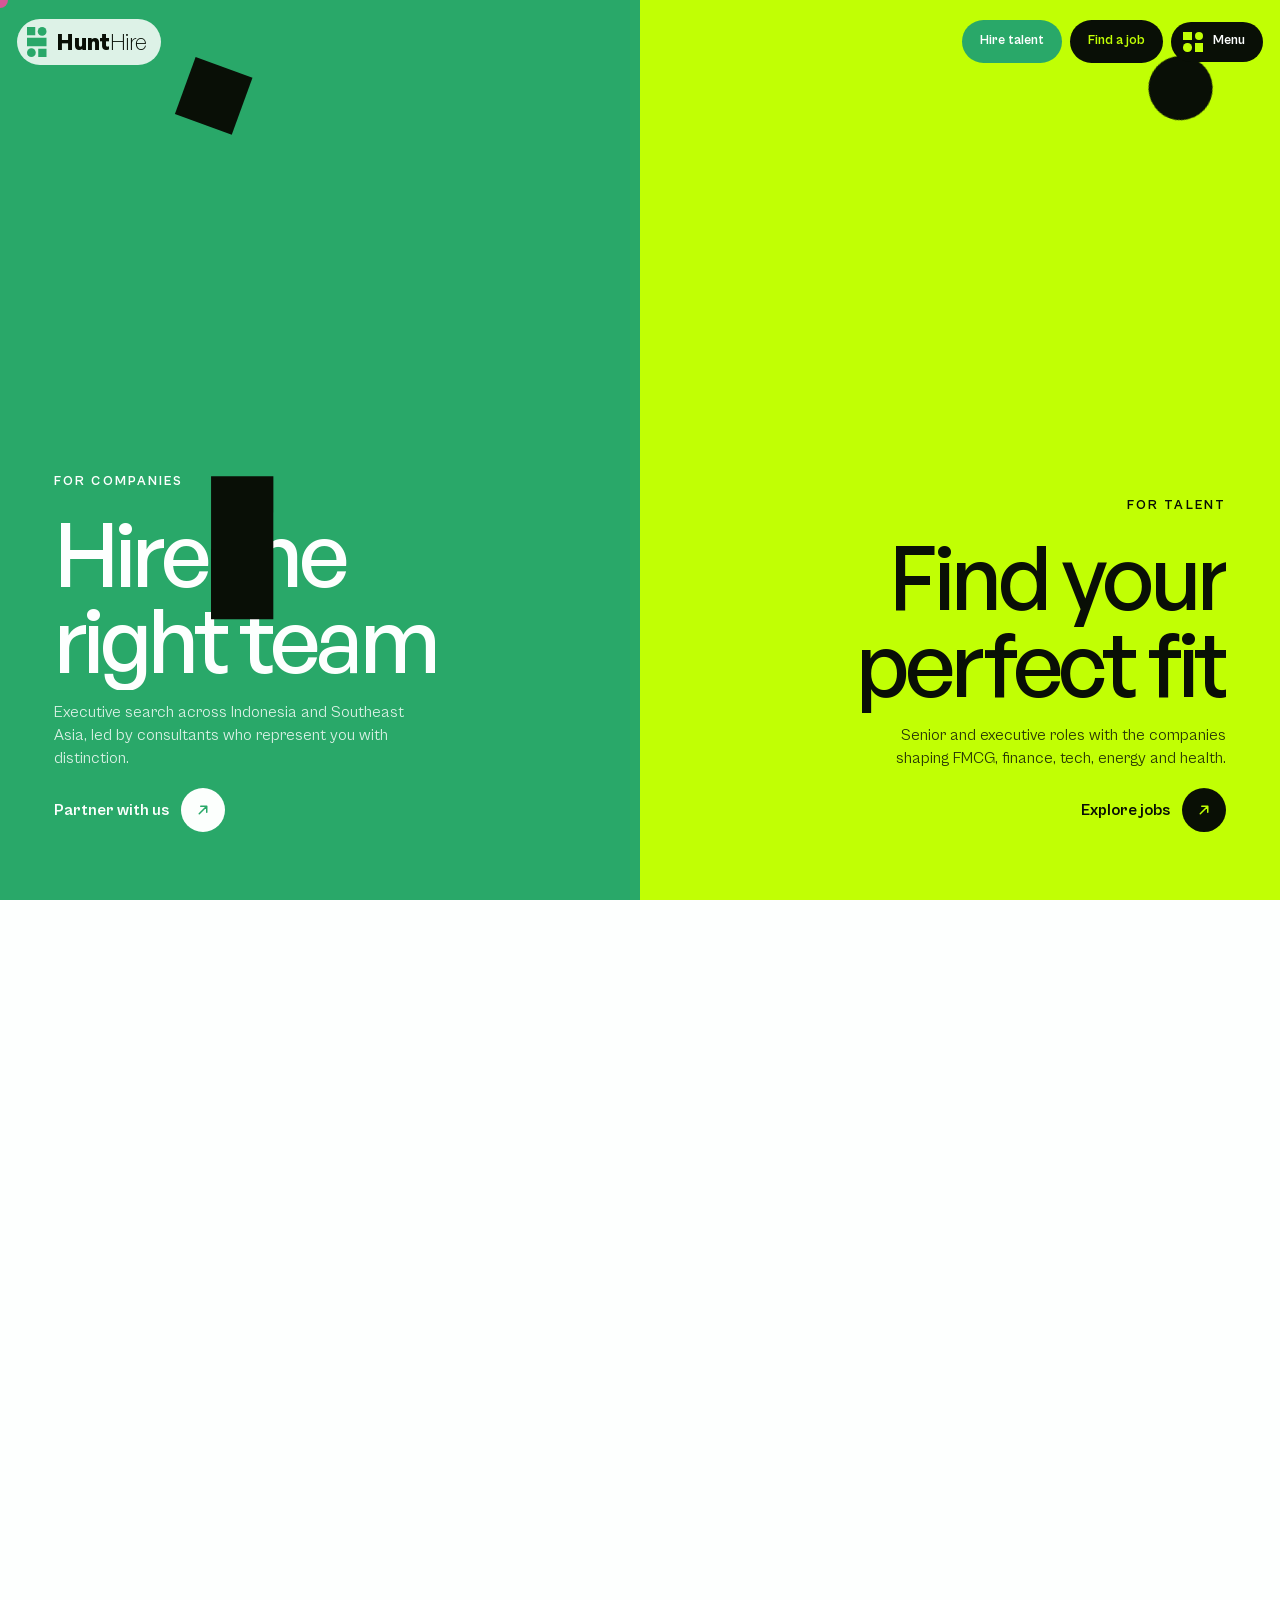
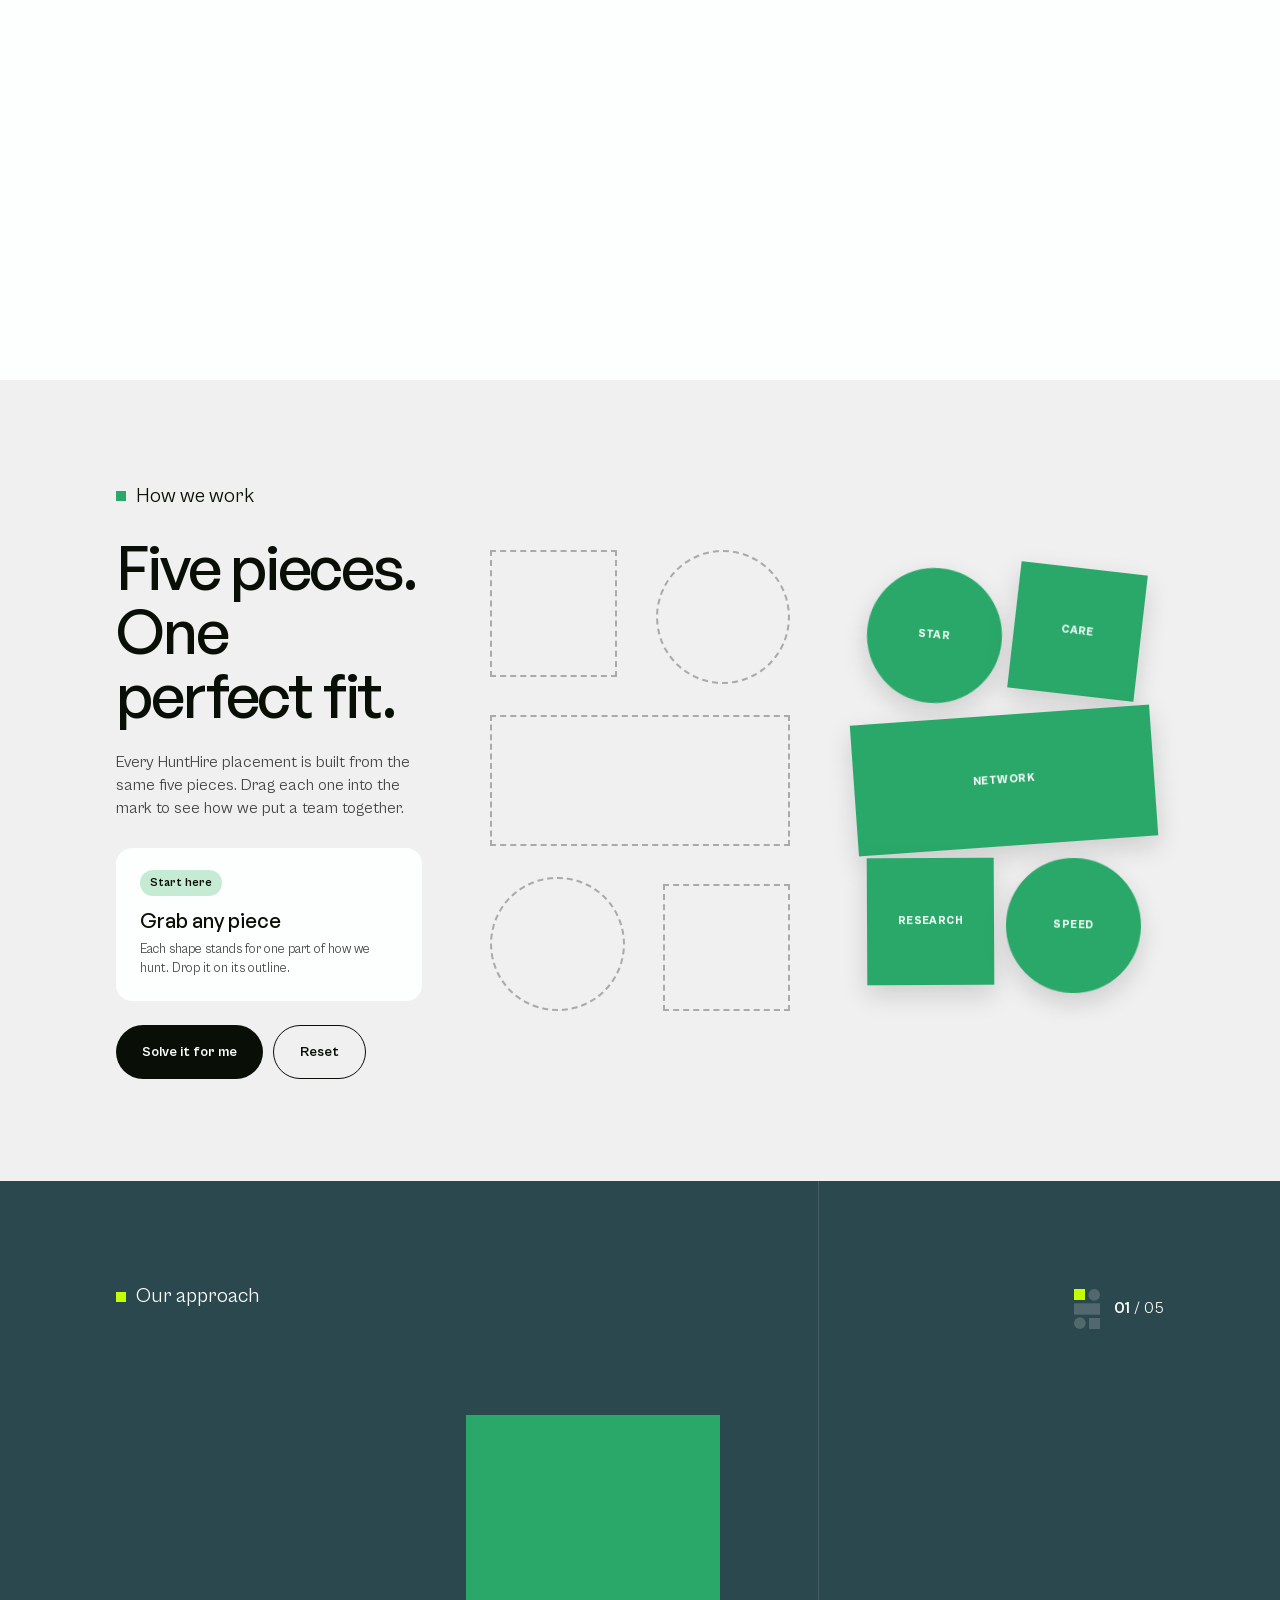
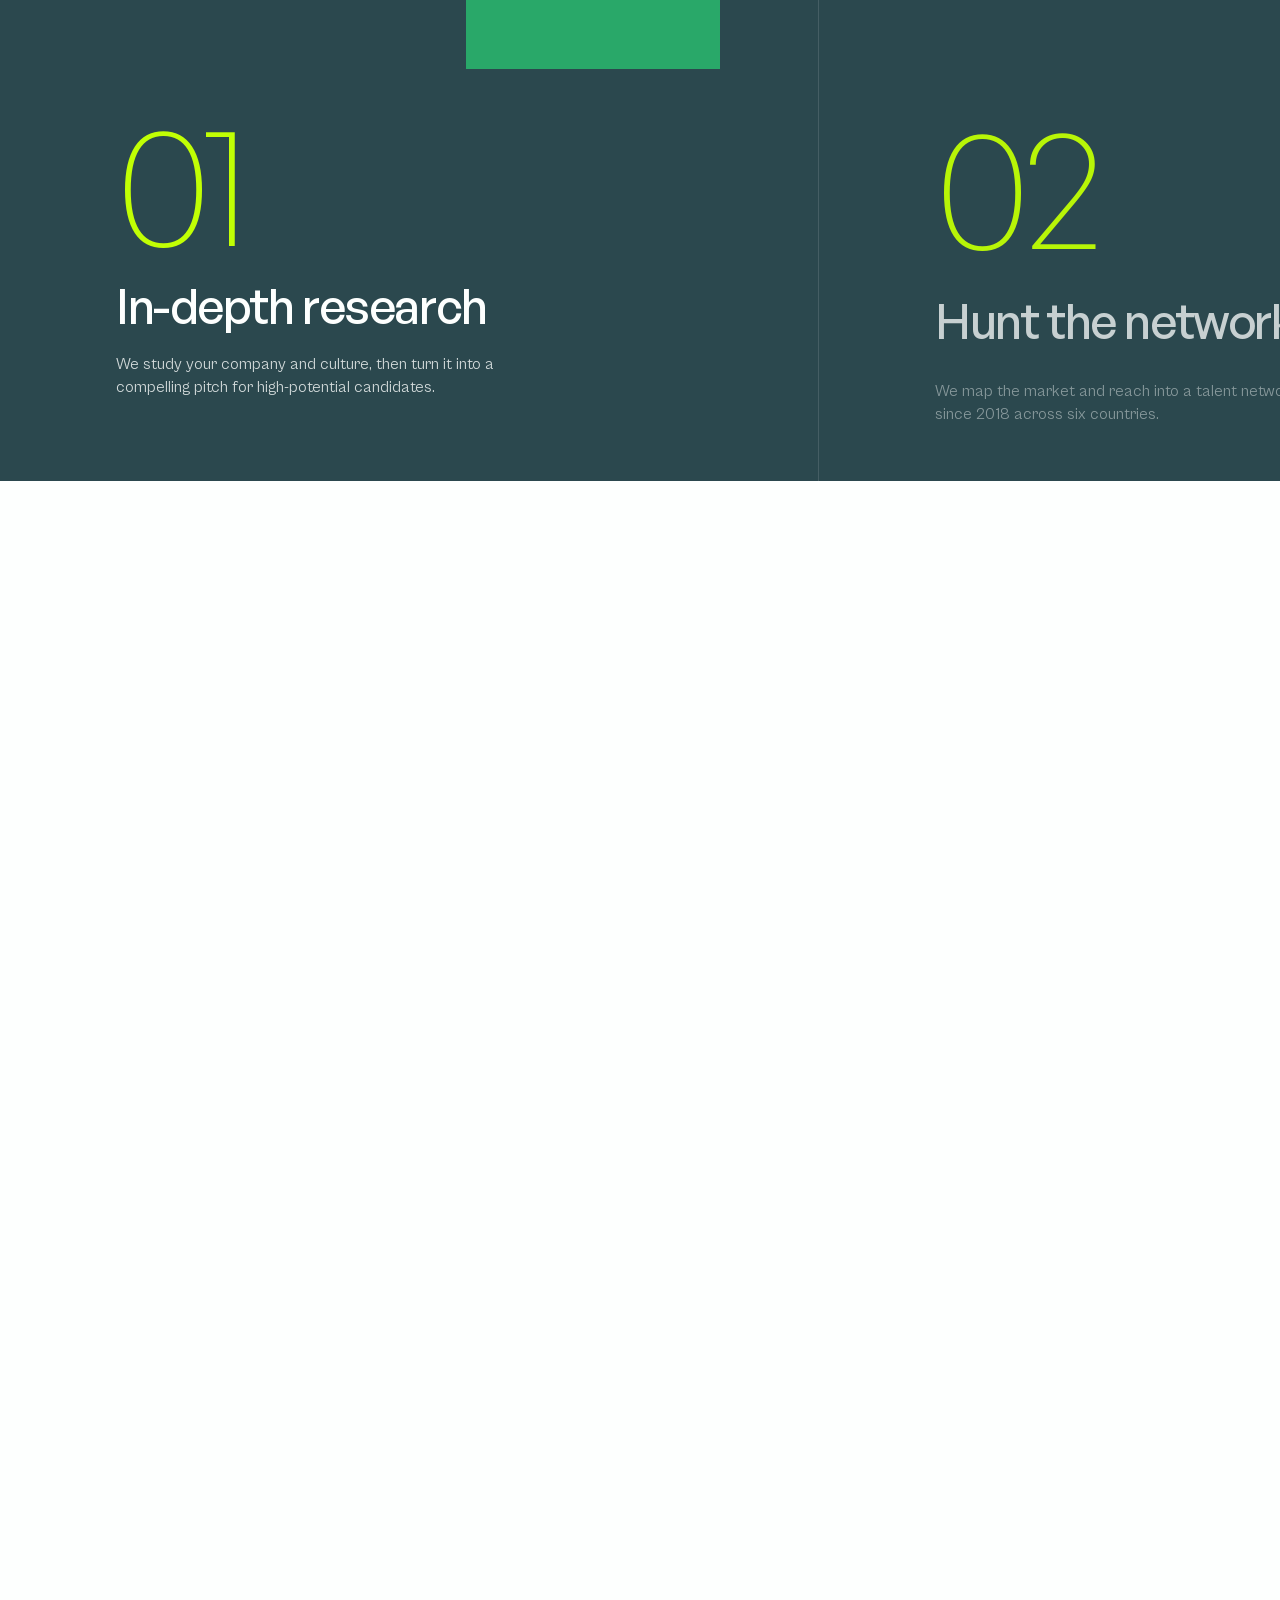
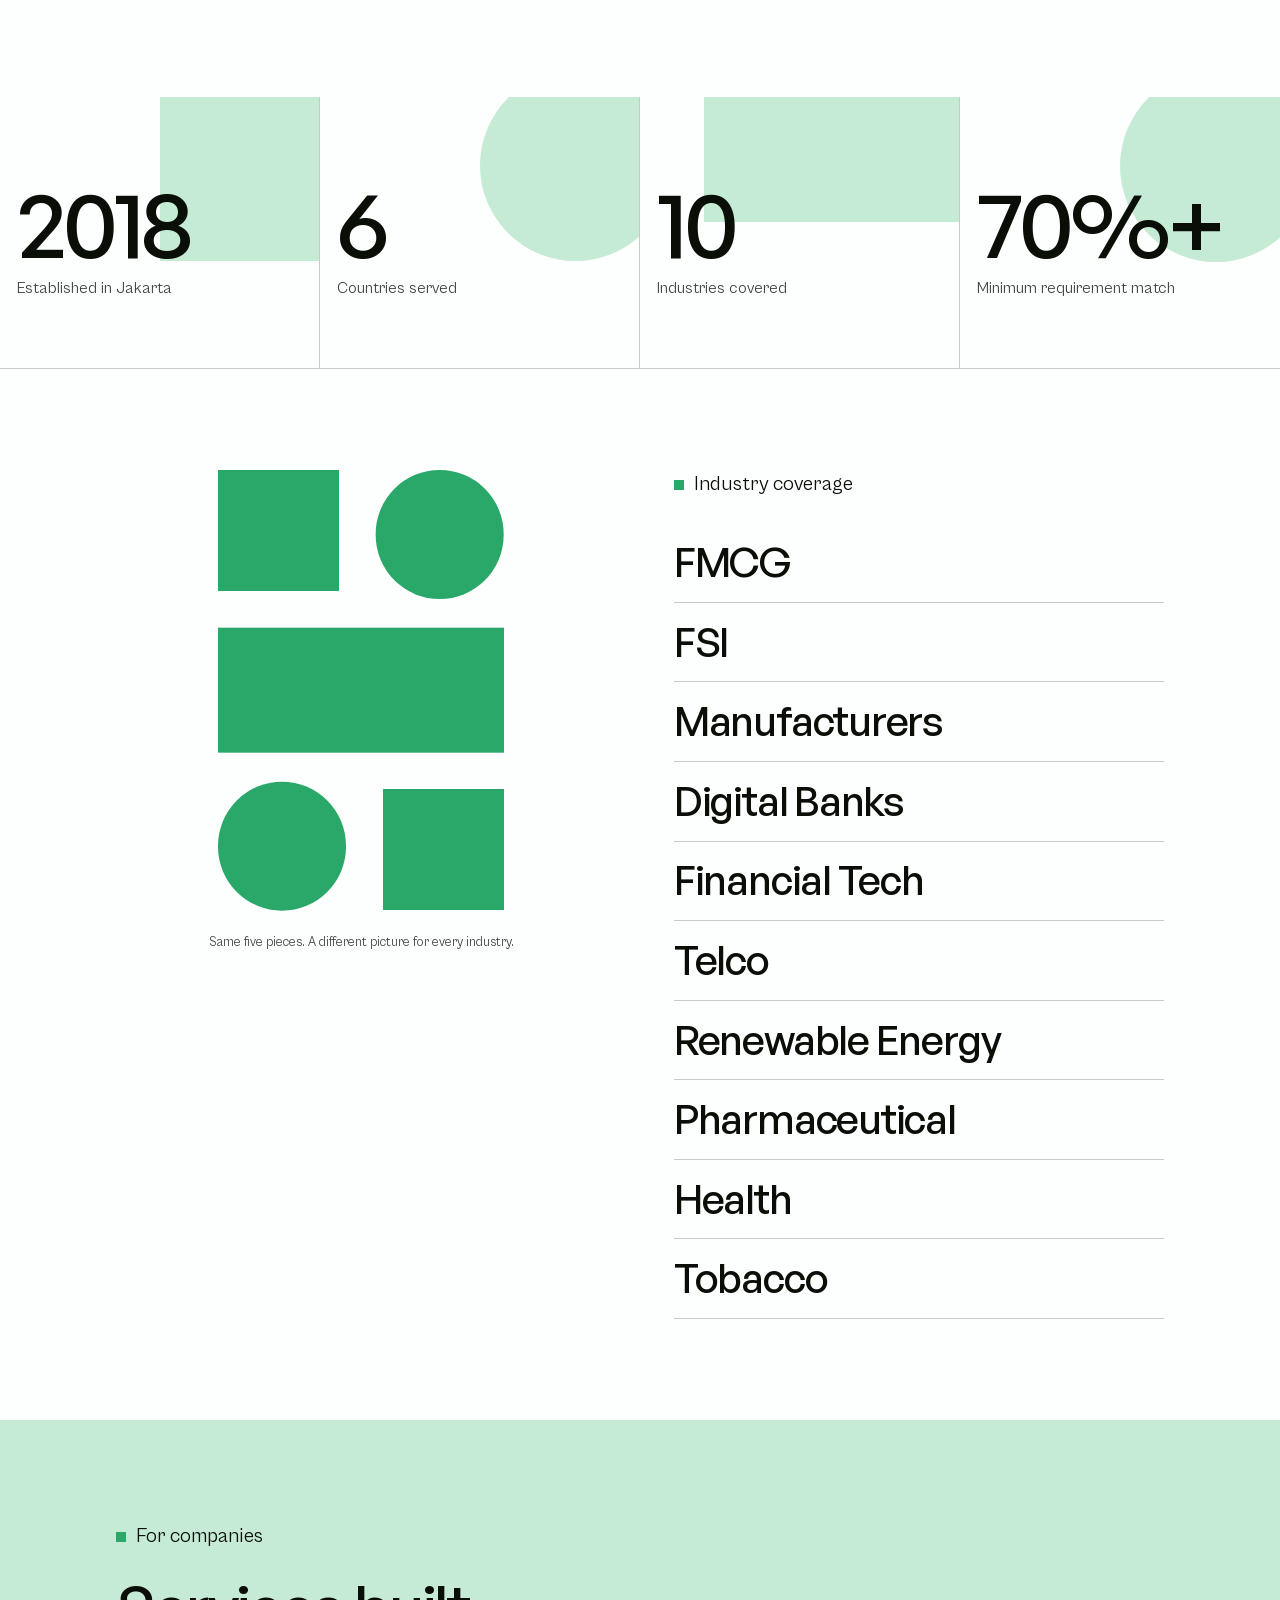
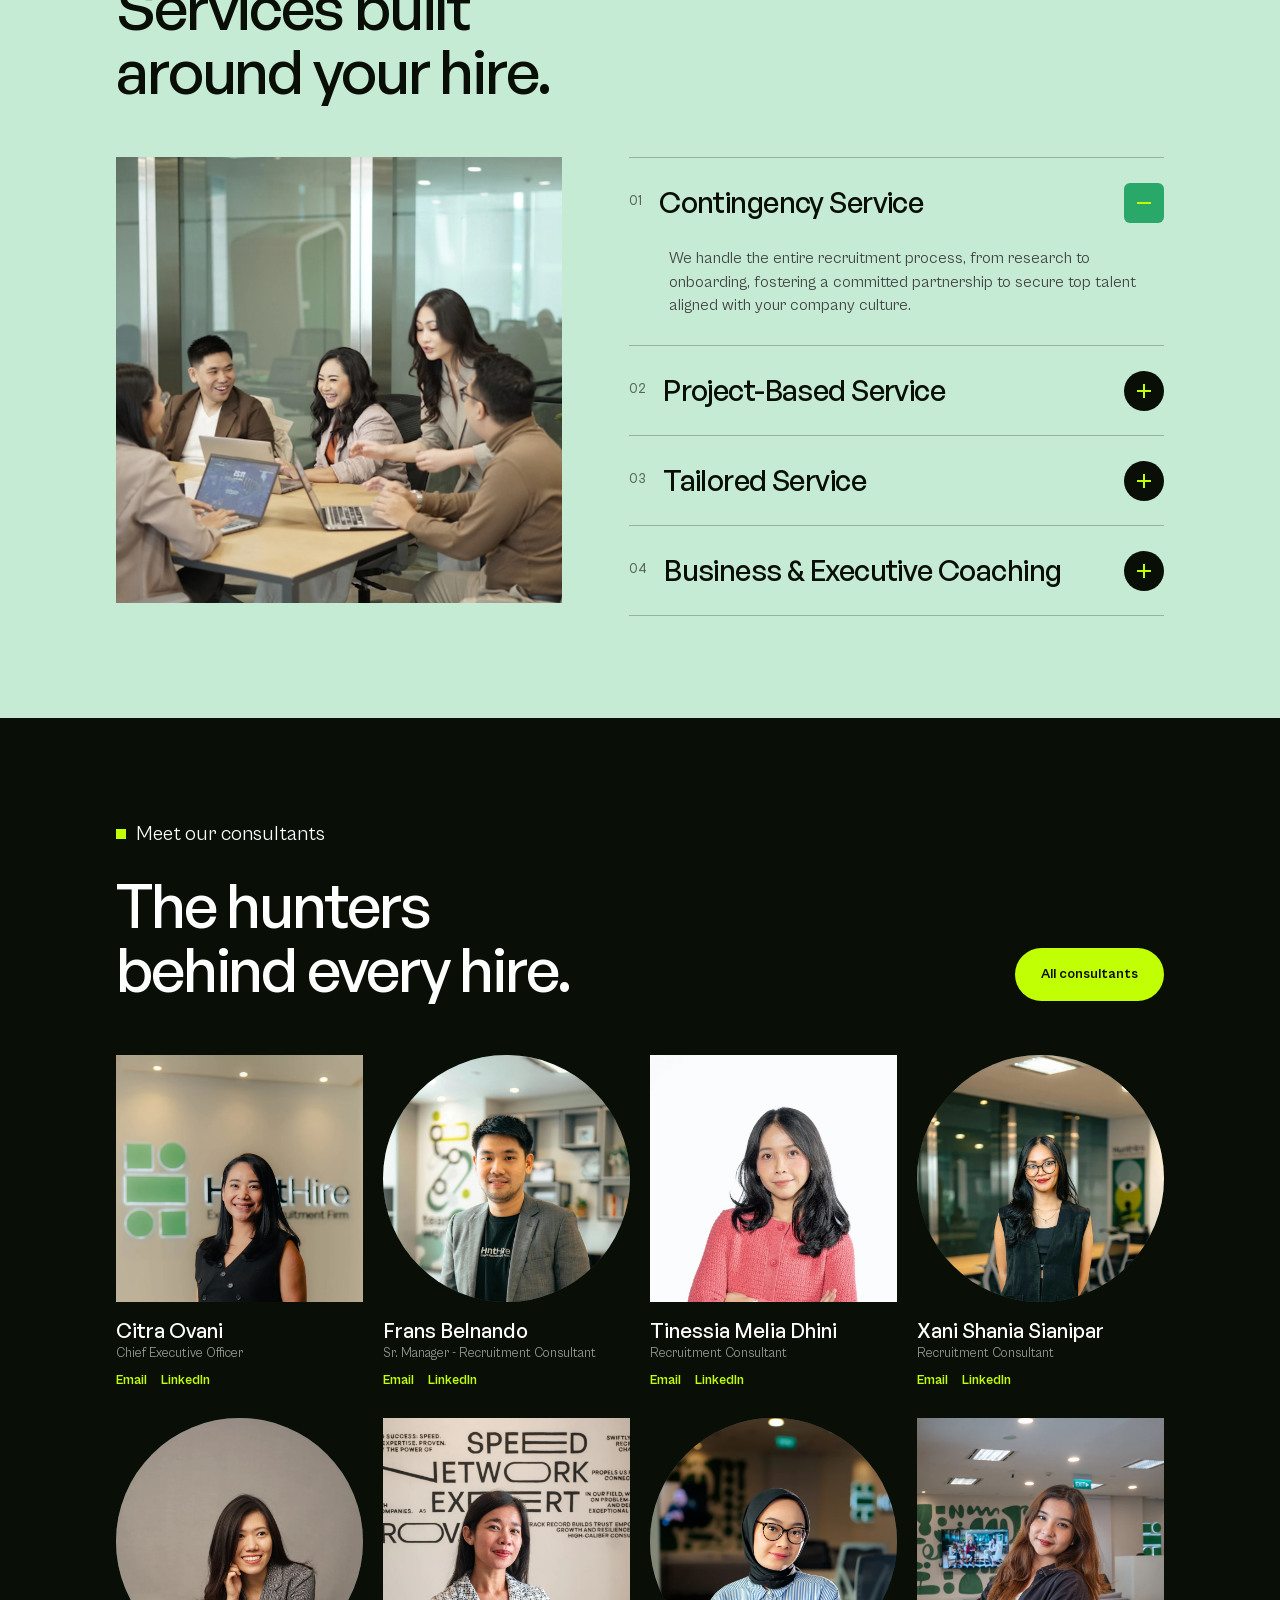
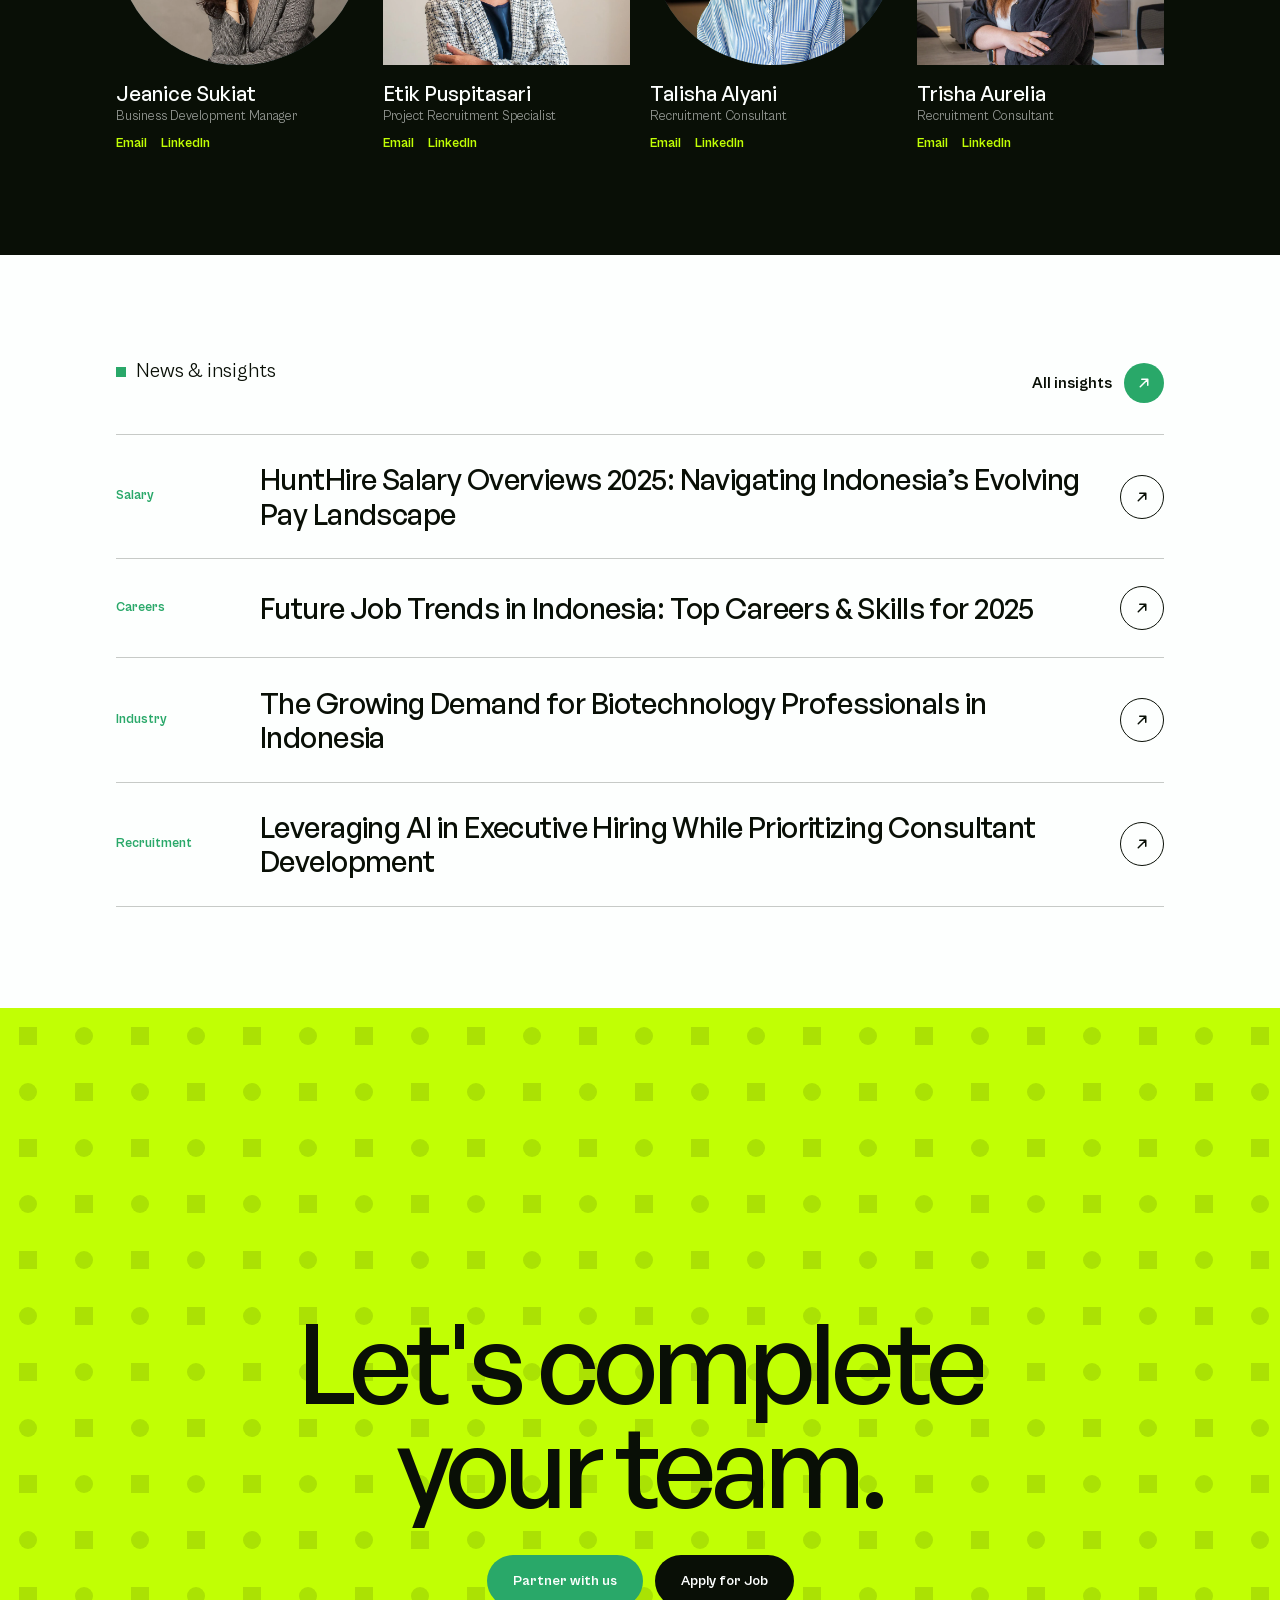
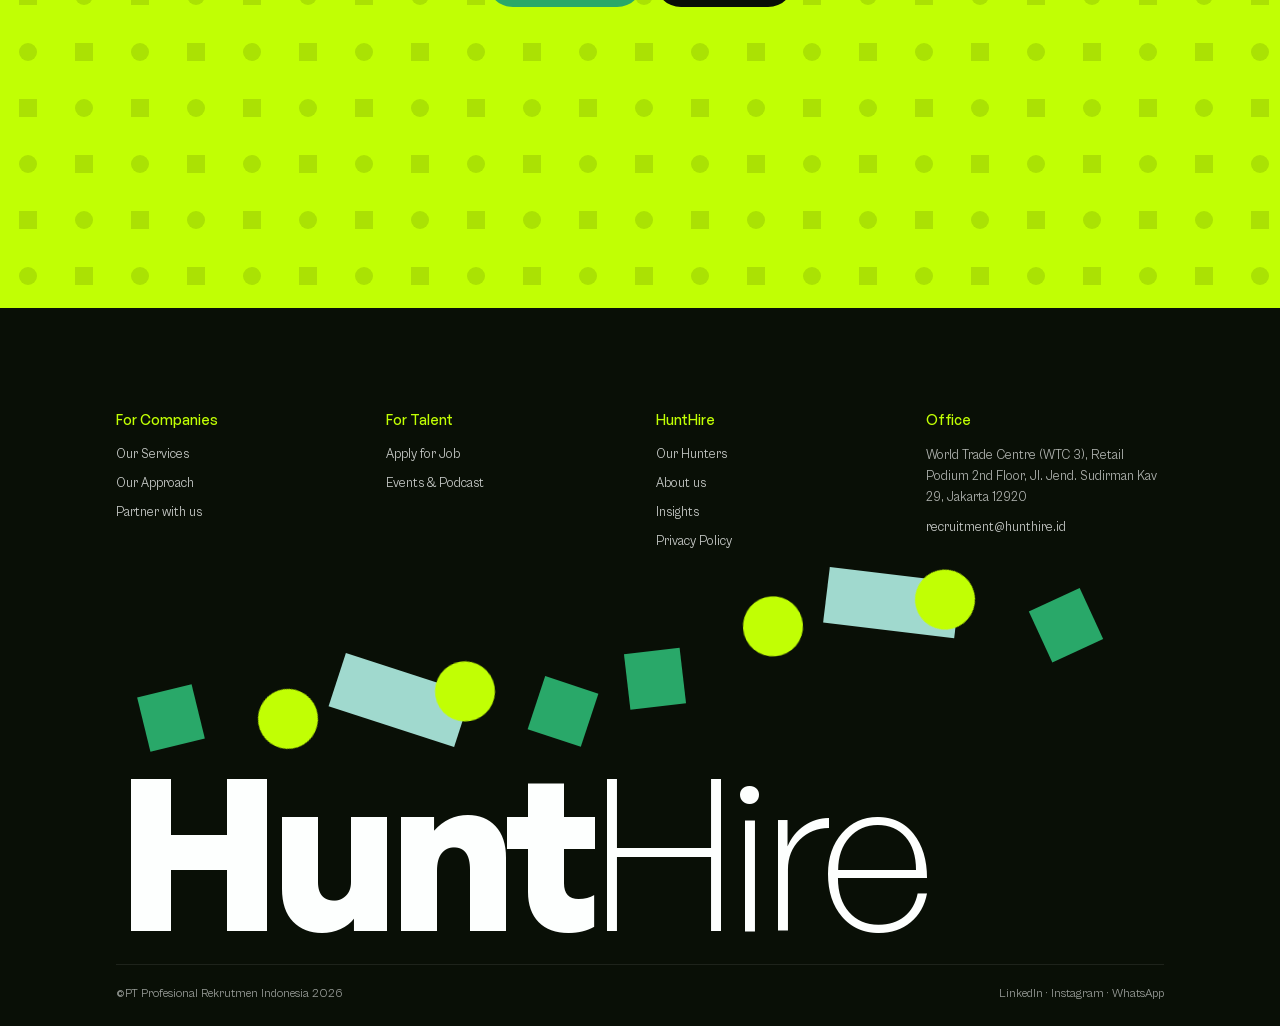
==== index.html @ 0a6a9149 "First Commit" ====
<!doctype html>
<html lang="en">
<head>
  <meta charset="utf-8" />
  <meta name="viewport" content="width=device-width, initial-scale=1" />
  <title>HuntHire ― Puzzle Studio (Opsi B)</title>
  <meta name="description" content="Executive recruitment firm helping your company hire the right team." />
  <meta name="theme-color" content="#29A869" />
  <script>if (!matchMedia('(prefers-reduced-motion: reduce)').matches) document.documentElement.classList.add('js-motion');</script>
  <style>
/* General Sans */
@font-face {
  font-family: 'General Sans';
  src: url('[data-uri]') format('woff2');
  font-weight: 200;
  font-display: swap;
  font-style: normal;
}
@font-face {
  font-family: 'General Sans';
  src: url('[data-uri]') format('woff2');
  font-weight: 300;
  font-display: swap;
  font-style: normal;
}
@font-face {
  font-family: 'General Sans';
  src: url('[data-uri]') format('woff2');
  font-weight: 400;
  font-display: swap;
  font-style: normal;
}
@font-face {
  font-family: 'General Sans';
  src: url('[data-uri]') format('woff2');
  font-weight: 500;
  font-display: swap;
  font-style: normal;
}
@font-face {
  font-family: 'General Sans';
  src: url('[data-uri]') format('woff2');
  font-weight: 600;
  font-display: swap;
  font-style: normal;
}
@font-face {
  font-family: 'General Sans';
  src: url('[data-uri]') format('woff2');
  font-weight: 700;
  font-display: swap;
  font-style: normal;
}



</style>
  <style>
/* Cabinet Grotesk */
@font-face {
  font-family: 'Cabinet Grotesk';
  src: url('[data-uri]') format('woff2');
  font-weight: 300;
  font-display: swap;
  font-style: normal;
}
@font-face {
  font-family: 'Cabinet Grotesk';
  src: url('[data-uri]') format('woff2');
  font-weight: 400;
  font-display: swap;
  font-style: normal;
}
@font-face {
  font-family: 'Cabinet Grotesk';
  src: url('[data-uri]') format('woff2');
  font-weight: 500;
  font-display: swap;
  font-style: normal;
}
@font-face {
  font-family: 'Cabinet Grotesk';
  src: url('[data-uri]') format('woff2');
  font-weight: 700;
  font-display: swap;
  font-style: normal;
}
@font-face {
  font-family: 'Cabinet Grotesk';
  src: url('[data-uri]') format('woff2');
  font-weight: 800;
  font-display: swap;
  font-style: normal;
}



</style>
  <style>
/* Design tokens — HuntHire Brand Guidelines 2023 + measured values from hunthire.id */
:root {
  /* Primary */
  --c-jade: #29A869;
  --c-lime: #C1FF04;
  --c-slate: #2B484E;
  /* Text */
  --c-night: #090F06;
  --c-white: #FDFFFE;
  --c-flash: #F0F0F0;
  /* Secondary */
  --c-tiffany: #A0D9CE;
  --c-tea: #C6EBD4;
  /* Tertiary (accents only, never floods — guideline p.19) */
  --c-indigo-tint: #A497EE;
  --c-blue-tint: #8DB4FE;
  /* UI */
  --c-header: #F7F8F7;
  --c-grey: #3E3F3F;
  --c-muted: rgba(9, 15, 6, 0.22);

  /* Theme (animated by colorShift.js) */
  --bg: var(--c-white);
  --fg: var(--c-night);

  /* Fonts */
  --f-head: 'General Sans', 'Inter', system-ui, sans-serif;
  --f-body: 'Cabinet Grotesk', 'Inter', system-ui, sans-serif;

  /* Fluid unit — designed at 1512px like the live site */
  --u: calc(100vw / 1512);

  /* Type scale (design px × --u, floored for small screens) */
  --fs-giant: max(64px, calc(200 * var(--u)));
  --fs-h1: max(40px, calc(72 * var(--u)));
  --fs-h3: max(30px, calc(40 * var(--u)));
  --fs-xl: max(24px, calc(44 * var(--u)));
  --fs-h2: max(20px, calc(24 * var(--u)));
  --fs-body: max(16px, calc(18 * var(--u)));
  --fs-nav: max(14px, calc(16 * var(--u)));
  --fs-small: max(13px, calc(14 * var(--u)));

  /* Spacing */
  --gutter: max(16px, calc(20 * var(--u)));
  --pad-x: max(20px, calc(137 * var(--u)));
  --pad-y: max(72px, calc(120 * var(--u)));
  --header-h: max(68px, calc(95 * var(--u)));

  /* Shape */
  --r-sm: 8px;
  --r-md: 16px;
  --r-pill: 999px;

  /* Motion */
  --ease-out: cubic-bezier(0.11, 0.96, 0.33, 0.98);
  --ease-io: cubic-bezier(0.65, 0, 0.35, 1);
  --d-fast: 0.3s;
  --d-base: 0.5s;
  --d-mid: 0.8s;
  --d-slow: 1.2s;
}

</style>
  <style>
/* HuntHire — Opsi B "Puzzle Studio". Tokens come from ../css/tokens.css */

*, *::before, *::after { box-sizing: border-box; margin: 0; padding: 0; }
html.lenis, html.lenis body { height: auto; }
.lenis.lenis-smooth { scroll-behavior: auto !important; }
.lenis.lenis-stopped { overflow: hidden; }

body {
  font-family: var(--f-body); font-size: var(--fs-body); line-height: 1.45;
  color: var(--c-night); background: var(--c-white);
  -webkit-font-smoothing: antialiased; overflow-x: hidden;
}
img { display: block; max-width: 100%; }
a { color: inherit; text-decoration: none; }
button { font: inherit; color: inherit; background: none; border: 0; cursor: pointer; }
ul { list-style: none; }
svg { display: block; }
:focus-visible { outline: 2px solid var(--c-jade); outline-offset: 3px; }
.line-mask { padding-bottom: 0.08em; margin-bottom: -0.08em; }

@media (pointer: fine) { html.js-motion, html.js-motion a, html.js-motion button { cursor: none; } }

/* ── Shared ── */
.eyebrow { display: inline-flex; align-items: center; gap: 10px; font-size: var(--fs-h2); margin-bottom: max(18px, calc(28 * var(--u))); }
.eyebrow i { width: 10px; height: 10px; background: var(--c-jade); }
.eyebrow--light i { background: var(--c-lime); }
.h-xl { font-family: var(--f-head); font-weight: 500; font-size: max(36px, calc(72 * var(--u))); line-height: 1.05; letter-spacing: -0.035em; }

.btn {
  display: inline-flex; align-items: center; justify-content: center;
  padding: 16px 26px; border-radius: var(--r-pill);
  font-weight: 700; font-size: var(--fs-nav);
  transition: background-color var(--d-base) var(--ease-out), color var(--d-base) var(--ease-out);
}
.btn--night { background: var(--c-night); color: var(--c-white); }
.btn--night:hover { background: var(--c-jade); }
.btn--jade { background: var(--c-jade); color: var(--c-white); }
.btn--jade:hover { background: var(--c-night); }
.btn--lime { background: var(--c-lime); color: var(--c-night); }
.btn--lime:hover { background: var(--c-white); }
.btn--ghost { border: 1.5px solid currentColor; }
.btn--ghost:hover { background: var(--c-night); color: var(--c-white); border-color: var(--c-night); }

.link-arrow { display: inline-flex; align-items: center; gap: 12px; font-weight: 700; }
.link-arrow i { width: 40px; height: 40px; border-radius: 50%; background: var(--c-jade); color: var(--c-white); display: grid; place-items: center; transition: transform var(--d-mid) var(--ease-out); }
.link-arrow svg { width: 18px; height: 18px; }
.link-arrow:hover i { transform: rotate(45deg); }

/* ── Cursor ── */
.cursor {
  position: fixed; left: 0; top: 0; z-index: 200; pointer-events: none;
  width: 16px; height: 16px; margin: -8px 0 0 -8px;
  border-radius: 50%; background: #fff; mix-blend-mode: difference;
  display: grid; place-items: center;
  transition: width var(--d-base) var(--ease-out), height var(--d-base) var(--ease-out), margin var(--d-base) var(--ease-out), border-radius var(--d-base) var(--ease-out), background-color var(--d-fast);
}
.cursor span { font-size: 12px; font-weight: 700; color: var(--c-night); opacity: 0; transition: opacity var(--d-fast); white-space: nowrap; }
.cursor.is-link { width: 56px; height: 56px; margin: -28px 0 0 -28px; }
.cursor.is-square { width: 44px; height: 44px; margin: -22px 0 0 -22px; border-radius: 4px; }
.cursor.is-drag { width: 96px; height: 40px; margin: -20px 0 0 -48px; border-radius: 8px; background: var(--c-lime); mix-blend-mode: normal; }
.cursor.is-drag span { opacity: 1; }
.cursor.is-hidden { width: 0; height: 0; margin: 0; }
@media (pointer: coarse) { .cursor { display: none; } }
html:not(.js-motion) .cursor { display: none; }

/* ── Intro ── */
.intro { position: fixed; inset: 0; z-index: 150; background: var(--c-night); color: var(--c-white); display: grid; place-items: center; }
.intro__logo { display: flex; align-items: center; gap: max(16px, calc(28 * var(--u))); }
.intro__mark { height: max(90px, calc(150 * var(--u))); width: auto; aspect-ratio: 156 / 240; overflow: visible; fill: var(--c-jade); }
.intro__mark .ip { transform-box: fill-box; transform-origin: center; }
.intro__word { font-family: var(--f-head); font-weight: 300; font-size: max(48px, calc(110 * var(--u))); letter-spacing: -0.03em; line-height: 1; }
.intro__word b { font-weight: 700; }
.intro__tag { position: absolute; bottom: max(28px, calc(48 * var(--u))); left: 50%; transform: translateX(-50%); font-size: var(--fs-small); letter-spacing: 0.2em; text-transform: uppercase; opacity: 0.6; white-space: nowrap; }
.intro__flood { position: fixed; background: var(--c-jade); pointer-events: none; opacity: 0; }
html:not(.js-motion) .intro { display: none; }

/* ── Header ── */
.header {
  position: fixed; top: 0; left: 0; right: 0; z-index: 120;
  display: flex; justify-content: space-between; align-items: center;
  padding: max(14px, calc(22 * var(--u))) var(--gutter);
  pointer-events: none;
}
.header > * { pointer-events: auto; }
.logo { display: inline-flex; align-items: center; gap: 10px; padding: 8px 14px 8px 10px; border-radius: var(--r-pill); background: color-mix(in srgb, var(--c-white) 85%, transparent); backdrop-filter: blur(10px); -webkit-backdrop-filter: blur(10px); }
.logo__mark { height: 30px; width: auto; aspect-ratio: 156 / 240; fill: var(--c-jade); overflow: visible; }
.logo__mark .lp { transform-box: fill-box; transform-origin: center; }
.logo__word { font-family: var(--f-head); font-weight: 300; font-size: 22px; letter-spacing: -0.02em; line-height: 1; }
.logo__word b { font-weight: 700; }
.header__actions { display: flex; gap: 8px; align-items: center; }
.chip { padding: 12px 18px; border-radius: var(--r-pill); font-weight: 700; font-size: var(--fs-small); transition: transform var(--d-base) var(--ease-out); }
.chip--jade { background: var(--c-jade); color: var(--c-white); }
.chip--lime { background: var(--c-night); color: var(--c-lime); }
.menu-btn { display: inline-flex; align-items: center; gap: 10px; padding: 10px 18px 10px 12px; border-radius: var(--r-pill); background: var(--c-night); color: var(--c-white); font-weight: 700; font-size: var(--fs-small); }
.menu-btn__icon { width: 20px; height: 20px; display: grid; grid-template-columns: 1fr 1fr; gap: 3px; transition: transform var(--d-mid) var(--ease-out); }
.menu-btn__icon i { background: var(--c-lime); }
.menu-btn__icon i:nth-child(2), .menu-btn__icon i:nth-child(3) { border-radius: 50%; }
.menu-btn:hover .menu-btn__icon { transform: rotate(90deg); }
.menu-open .menu-btn__icon { transform: rotate(45deg); }

/* ── Menu ── */
.menu { position: fixed; inset: 0; z-index: 110; pointer-events: none; visibility: hidden; }
.menu.is-open { pointer-events: auto; visibility: visible; }
.menu__panels { position: absolute; inset: 0; display: grid; grid-template-columns: repeat(5, 1fr); }
.menu__panels i { display: block; transform: scaleY(0); transform-origin: 50% 0; }
.menu__panels i:nth-child(1) { background: var(--c-jade); }
.menu__panels i:nth-child(2) { background: var(--c-slate); }
.menu__panels i:nth-child(3) { background: var(--c-night); }
.menu__panels i:nth-child(4) { background: var(--c-slate); }
.menu__panels i:nth-child(5) { background: var(--c-jade); }
.menu__inner {
  position: relative; height: 100%; color: var(--c-white);
  display: grid; grid-template-columns: repeat(3, 1fr); align-content: center; gap: 40px;
  padding: 120px var(--pad-x) 60px;
}
.menu__label { font-size: var(--fs-small); text-transform: uppercase; letter-spacing: 0.16em; color: var(--c-lime); margin-bottom: 18px; }
.menu__link { display: block; font-family: var(--f-head); font-weight: 500; font-size: max(30px, calc(48 * var(--u))); line-height: 1.25; letter-spacing: -0.03em; overflow: hidden; }
.menu__link span { display: inline-block; }
.menu__link:hover { color: var(--c-lime); }
.menu__foot { grid-column: 1 / -1; display: flex; justify-content: space-between; gap: 16px; font-size: var(--fs-small); opacity: 0.7; margin-top: 40px; }

/* ── 1. Hero ── */
.hero { position: relative; height: 220vh; }
.hero__sticky { position: sticky; top: 0; height: 100vh; overflow: hidden; }
.hero__back { position: absolute; inset: 0; display: grid; place-items: center; padding: 0 var(--pad-x); background: var(--c-white); }
.hero__statement { font-family: var(--f-head); font-weight: 500; text-align: center; font-size: max(34px, calc(84 * var(--u))); line-height: 1.08; letter-spacing: -0.04em; max-width: 16ch; }
.hero__statement .word { color: var(--c-muted); }
html:not(.js-motion) .hero__statement .word { color: inherit; }
.hero__split { position: absolute; inset: 0; display: flex; }
.side {
  position: relative; flex: 1 1 0; min-width: 0;
  display: flex; flex-direction: column; justify-content: flex-end; gap: 18px;
  padding: max(110px, calc(140 * var(--u))) max(24px, calc(64 * var(--u))) max(56px, calc(80 * var(--u)));
  transition: flex-grow var(--d-slow) var(--ease-out);
  overflow: hidden;
}
.side--client { background: var(--c-jade); color: var(--c-white); }
.side--talent { background: var(--c-lime); color: var(--c-night); align-items: flex-end; text-align: right; }
.hero__split:hover .side { flex-grow: 0.75; }
.hero__split .side:hover { flex-grow: 1.35; }
.side__label { font-size: var(--fs-small); text-transform: uppercase; letter-spacing: 0.16em; font-weight: 700; }
.side__title { font-family: var(--f-head); font-weight: 500; font-size: max(44px, calc(104 * var(--u))); line-height: 0.98; letter-spacing: -0.045em; }
.side__text { max-width: 36ch; opacity: 0.85; }
.side__cta { display: inline-flex; align-items: center; gap: 12px; font-weight: 700; }
.side__cta i { width: 44px; height: 44px; border-radius: 50%; display: grid; place-items: center; transition: transform var(--d-mid) var(--ease-out); }
.side--client .side__cta i { background: var(--c-white); color: var(--c-jade); }
.side--talent .side__cta i { background: var(--c-night); color: var(--c-lime); }
.side__cta svg { width: 18px; height: 18px; }
.side:hover .side__cta i { transform: rotate(45deg) scale(1.1); }
.hero__mark {
  position: absolute; left: 50%; top: 46%; width: auto; height: max(140px, calc(260 * var(--u)));
  aspect-ratio: 156 / 240; transform: translate(-50%, -50%); overflow: visible; pointer-events: none;
}
.hero__mark .hp { transform-box: fill-box; transform-origin: center; fill: var(--c-night); }
.hero__meta { position: absolute; left: 50%; top: max(84px, calc(104 * var(--u))); transform: translateX(-50%); font-size: var(--fs-small); font-weight: 700; letter-spacing: 0.12em; text-transform: uppercase; white-space: nowrap; color: var(--c-night); mix-blend-mode: multiply; }
.hero__hint { position: absolute; left: 50%; bottom: 20px; transform: translateX(-50%); display: flex; align-items: center; gap: 10px; font-size: 12px; font-weight: 700; white-space: nowrap; padding: 8px 14px; border-radius: var(--r-pill); background: var(--c-white); }
.hero__hint span { width: 8px; height: 8px; background: var(--c-jade); border-radius: 50%; animation: hint 1.4s var(--ease-io) infinite; }
@keyframes hint { 50% { border-radius: 0; transform: rotate(90deg); } }

/* ── 2. Game ── */
.game { position: relative; isolation: isolate; display: grid; grid-template-columns: 1fr 1.1fr; gap: max(32px, calc(80 * var(--u))); align-items: center; padding: var(--pad-y) var(--pad-x); background: var(--c-flash); overflow: hidden; }
.game__lead { color: var(--c-grey); margin: 24px 0 28px; max-width: 44ch; }
.game__info { background: var(--c-white); border-radius: var(--r-md); padding: 22px 24px; margin-bottom: 24px; min-height: 150px; }
.game__info-tag { display: inline-block; font-size: 12px; font-weight: 700; padding: 4px 10px; border-radius: var(--r-pill); background: var(--c-tea); margin-bottom: 10px; }
.game__info h3 { font-family: var(--f-head); font-weight: 500; font-size: var(--fs-h2); margin-bottom: 6px; }
.game__info p { color: var(--c-grey); font-size: var(--fs-small); }
.game__actions { display: flex; gap: 10px; flex-wrap: wrap; }

.game__stage { --bw: min(300px, 62vw); --k: calc(var(--bw) / 156); display: flex; align-items: center; justify-content: center; gap: max(24px, calc(64 * var(--u))); }
.game__board { position: relative; width: var(--bw); height: calc(var(--k) * 240); flex: none; }
.slot { position: absolute; border: 2px dashed rgba(9, 15, 6, 0.3); transition: border-color var(--d-base), background-color var(--d-base); }
.slot.is-hot { border-color: var(--c-jade); background: rgba(41, 168, 105, 0.12); }
.slot.is-filled { border-color: transparent; }
.slot--sq { width: calc(var(--k) * 66); height: calc(var(--k) * 66); }
.slot--ci { width: calc(var(--k) * 70); height: calc(var(--k) * 70); border-radius: 50%; }
.slot--bar { width: calc(var(--k) * 156); height: calc(var(--k) * 68); }
.slot[data-slot="0"] { left: 0; top: 0; }
.slot[data-slot="1"] { left: calc(var(--k) * 86); top: 0; }
.slot[data-slot="2"] { left: 0; top: calc(var(--k) * 86); }
.slot[data-slot="3"] { left: 0; top: calc(var(--k) * 170); }
.slot[data-slot="4"] { left: calc(var(--k) * 90); top: calc(var(--k) * 174); }
.game__done { position: absolute; left: 50%; top: 100%; transform: translate(-50%, 20px); text-align: center; white-space: nowrap; opacity: 0; }
.game__done b { display: block; font-family: var(--f-head); font-size: var(--fs-h3); }
.game__done span { font-size: var(--fs-small); color: var(--c-grey); }

.game__tray { display: flex; flex-wrap: wrap; justify-content: center; align-content: center; gap: 12px; width: calc(var(--k) * 160 + 12px); }
.piece {
  position: relative; z-index: 2; flex: none;
  background: var(--c-jade); color: var(--c-white);
  display: grid; place-items: center; touch-action: none;
  font-size: 11px; font-weight: 800; letter-spacing: 0.04em; text-transform: uppercase;
  box-shadow: 0 10px 24px rgba(9, 15, 6, 0.15);
  transition: background-color var(--d-base), box-shadow var(--d-base);
}
.piece:hover { background: var(--c-night); }
.piece.is-dragging { box-shadow: 0 24px 40px rgba(9, 15, 6, 0.25); z-index: 5; }
.piece.is-placed { box-shadow: none; background: var(--c-jade); cursor: default; }
.piece--sq { width: calc(var(--k) * 66); height: calc(var(--k) * 66); }
.piece--ci { width: calc(var(--k) * 70); height: calc(var(--k) * 70); border-radius: 50%; }
.piece--bar { width: calc(var(--k) * 156); height: calc(var(--k) * 68); }
.confetti { position: absolute; inset: 0; pointer-events: none; overflow: hidden; }
.confetti i { position: absolute; width: 14px; height: 14px; }

/* ── 3. Approach ── */
.approach { position: relative; background: var(--c-slate); color: var(--c-white); overflow: hidden; }
.approach__head { position: absolute; z-index: 2; top: 0; left: 0; right: 0; display: flex; justify-content: space-between; align-items: center; padding: max(96px, calc(120 * var(--u))) var(--pad-x) 0; }
.approach__progress { display: flex; align-items: center; gap: 14px; font-variant-numeric: tabular-nums; }
.approach__progress svg { height: 40px; width: auto; aspect-ratio: 156 / 240; }
.approach__progress .ap { fill: rgba(253, 255, 254, 0.18); transition: fill var(--d-mid) var(--ease-out); }
.approach__progress .ap.is-on { fill: var(--c-lime); }
.approach__track { display: flex; height: 100vh; width: max-content; }
.step { position: relative; width: max(320px, 64vw); height: 100%; display: flex; flex-direction: column; justify-content: flex-end; padding: 0 var(--pad-x) max(64px, calc(96 * var(--u))); border-right: 1px solid rgba(253, 255, 254, 0.12); }
.step__shape { position: absolute; right: 12%; top: 26%; width: max(140px, calc(300 * var(--u))); height: max(140px, calc(300 * var(--u))); background: var(--c-jade); }
.step__shape--ci { border-radius: 50%; background: var(--c-lime); }
.step__shape--bar { height: max(64px, calc(130 * var(--u))); width: max(220px, calc(460 * var(--u))); background: var(--c-tiffany); top: 34%; }
.step__num { font-family: var(--f-head); font-weight: 200; font-size: max(80px, calc(200 * var(--u))); line-height: 0.85; letter-spacing: -0.05em; color: var(--c-lime); }
.step h3 { font-family: var(--f-head); font-weight: 500; font-size: max(30px, calc(56 * var(--u))); letter-spacing: -0.03em; margin: 18px 0 12px; }
.step p { max-width: 40ch; opacity: 0.8; }

/* ── 4. Numbers ── */
.numbers { display: grid; grid-template-columns: repeat(4, 1fr); border-bottom: 1px solid var(--c-muted); }
.stat { position: relative; padding: max(48px, calc(80 * var(--u))) var(--gutter); border-right: 1px solid var(--c-muted); overflow: hidden; display: flex; flex-direction: column; gap: 8px; min-height: max(240px, calc(320 * var(--u))); justify-content: flex-end; }
.stat:last-child { border-right: 0; }
.stat b { position: relative; font-family: var(--f-head); font-weight: 500; font-size: max(56px, calc(110 * var(--u))); letter-spacing: -0.05em; line-height: 1; font-variant-numeric: tabular-nums; }
.stat > span:last-child { position: relative; color: var(--c-grey); }
.stat__shape { position: absolute; right: -10%; top: -10%; width: 60%; aspect-ratio: 1; background: var(--c-tea); transition: border-radius var(--d-slow) var(--ease-out), transform var(--d-slow) var(--ease-out), background-color var(--d-mid); }
.stat__shape--ci { border-radius: 50%; }
.stat__shape--bar { aspect-ratio: 2.3; width: 90%; top: 0; }
.stat:hover .stat__shape { border-radius: 30% 50% 50% 0; transform: rotate(45deg) scale(1.15); background: var(--c-lime); }

/* ── 5. Industries ── */
.industries { display: grid; grid-template-columns: 1fr 1fr; gap: max(32px, calc(80 * var(--u))); padding: var(--pad-y) var(--pad-x); }
.industries__visual { position: sticky; top: 15vh; align-self: start; }
.arrange { --ab: min(440px, 80vw); --k: calc(var(--ab) / 240); position: relative; width: var(--ab); height: var(--ab); margin: 0 auto; }
.ar { position: absolute; left: 0; top: 0; background: var(--c-jade); }
.ar--sq { width: calc(var(--k) * 66); height: calc(var(--k) * 66); }
.ar--ci { width: calc(var(--k) * 70); height: calc(var(--k) * 70); border-radius: 50%; }
.ar--bar { width: calc(var(--k) * 156); height: calc(var(--k) * 68); }
.industries__caption { text-align: center; margin-top: 24px; color: var(--c-grey); font-size: var(--fs-small); }
.industries__list li {
  position: relative; display: flex; justify-content: space-between; align-items: center;
  padding: max(14px, calc(20 * var(--u))) 0; border-bottom: 1px solid var(--c-muted);
  font-family: var(--f-head); font-weight: 500; font-size: max(26px, calc(48 * var(--u))); letter-spacing: -0.03em; line-height: 1.1;
  transition: color var(--d-base), padding-left var(--d-mid) var(--ease-out);
}
.industries__list li::after { content: ''; width: 14px; height: 14px; background: var(--c-jade); transform: scale(0); transition: transform var(--d-mid) var(--ease-out), border-radius var(--d-mid); }
.industries__list li.is-active, .industries__list li:hover { color: var(--c-jade); padding-left: 16px; }
.industries__list li.is-active::after, .industries__list li:hover::after { transform: scale(1); border-radius: 50%; }

/* ── 6. Services ── */
.services { padding: var(--pad-y) var(--pad-x); background: var(--c-tea); }
.services__head { margin-bottom: max(36px, calc(64 * var(--u))); }
.services__head .h-xl { max-width: 14ch; }
.services__body { display: grid; grid-template-columns: 1fr 1.2fr; gap: max(32px, calc(80 * var(--u))); align-items: start; }
.services__media { position: sticky; top: 15vh; display: grid; place-items: center; }
.services__mask { width: min(100%, 460px); aspect-ratio: 1; overflow: hidden; border-radius: 0; }
.services__mask img { width: 100%; height: 100%; object-fit: cover; }
.acc__item { border-top: 1px solid rgba(9, 15, 6, 0.25); }
.acc__item:last-child { border-bottom: 1px solid rgba(9, 15, 6, 0.25); }
.acc__btn { width: 100%; display: flex; align-items: center; gap: 18px; padding: max(20px, calc(28 * var(--u))) 0; text-align: left; font-family: var(--f-head); font-weight: 500; font-size: max(22px, calc(34 * var(--u))); letter-spacing: -0.02em; }
.acc__num { font-family: var(--f-body); font-size: var(--fs-small); opacity: 0.6; }
.acc__btn i { position: relative; margin-left: auto; width: 40px; height: 40px; flex: none; border-radius: 50%; background: var(--c-night); transition: transform var(--d-mid) var(--ease-out), background-color var(--d-base), border-radius var(--d-mid) var(--ease-out); }
.acc__btn i::before, .acc__btn i::after { content: ''; position: absolute; left: 50%; top: 50%; width: 14px; height: 2px; margin: -1px 0 0 -7px; background: var(--c-lime); }
.acc__btn i::after { transform: rotate(90deg); transition: transform var(--d-mid) var(--ease-out); }
.acc__item.is-open .acc__btn i { background: var(--c-jade); border-radius: 6px; }
.acc__item.is-open .acc__btn i::after { transform: rotate(0); }
.acc__panel { height: 0; overflow: hidden; }
.acc__item.is-open .acc__panel { height: auto; }
.acc__panel p { padding: 0 0 28px 40px; max-width: 52ch; color: var(--c-grey); }
.acc__panel a { text-decoration: underline; text-underline-offset: 3px; }

/* ── 7. Hunters ── */
.hunters { padding: var(--pad-y) var(--pad-x); background: var(--c-night); color: var(--c-white); }
.hunters__head { display: flex; justify-content: space-between; align-items: end; gap: 24px; margin-bottom: max(40px, calc(64 * var(--u))); }
.hunters__head .h-xl { max-width: 14ch; }
.hunters__grid { display: grid; grid-template-columns: repeat(4, 1fr); gap: max(20px, calc(32 * var(--u))) max(16px, calc(24 * var(--u))); }
.hunter__mask { aspect-ratio: 1; overflow: hidden; background: var(--c-slate); margin-bottom: 14px; transition: border-radius var(--d-slow) var(--ease-out); }
.hunter--ci .hunter__mask { border-radius: 50%; }
.hunter--sq .hunter__mask { border-radius: 0; }
.hunter--ci:hover .hunter__mask { border-radius: 8px; }
.hunter--sq:hover .hunter__mask { border-radius: 50%; }
.hunter__mask img { width: 100%; height: 100%; object-fit: cover; object-position: top; transition: transform var(--d-slow) var(--ease-out); }
.hunter:hover .hunter__mask img { transform: scale(1.08); }
.hunter h4 { font-family: var(--f-head); font-weight: 500; font-size: var(--fs-h2); }
.hunter p { font-size: var(--fs-small); opacity: 0.6; }
.hunter__links { display: flex; gap: 14px; margin-top: 8px; font-size: var(--fs-small); font-weight: 700; color: var(--c-lime); }

/* ── 8. Insights ── */
.insights { position: relative; padding: var(--pad-y) var(--pad-x); }
.insights__head { display: flex; justify-content: space-between; align-items: center; margin-bottom: 24px; }
.insight a {
  display: grid; grid-template-columns: 120px 1fr auto; gap: 24px; align-items: center;
  padding: max(22px, calc(32 * var(--u))) 0; border-top: 1px solid var(--c-muted);
  transition: padding-left var(--d-mid) var(--ease-out), color var(--d-base);
}
.insight:last-child a { border-bottom: 1px solid var(--c-muted); }
.insight__tag { font-size: var(--fs-small); font-weight: 700; color: var(--c-jade); }
.insight__title { font-family: var(--f-head); font-weight: 500; font-size: max(20px, calc(34 * var(--u))); letter-spacing: -0.02em; line-height: 1.2; }
.insight__arrow { width: 44px; height: 44px; border-radius: 50%; border: 1px solid currentColor; display: grid; place-items: center; transition: transform var(--d-mid) var(--ease-out), background-color var(--d-base); }
.insight__arrow svg { width: 18px; height: 18px; }
.insight a:hover { padding-left: 20px; }
.insight a:hover .insight__arrow { transform: rotate(45deg); background: var(--c-lime); border-color: var(--c-lime); }
.preview { position: fixed; left: 0; top: 0; z-index: 90; width: 300px; aspect-ratio: 4 / 3; margin: -110px 0 0 -150px; pointer-events: none; overflow: hidden; border-radius: 0; clip-path: circle(0% at 50% 50%); }
.preview img { width: 100%; height: 100%; object-fit: cover; }
@media (pointer: coarse) { .preview { display: none; } }

/* ── 9. CTA ── */
.cta { position: relative; min-height: 100vh; display: grid; place-items: center; background: var(--c-lime); overflow: hidden; }
.field { position: absolute; inset: 0; }
.field i { position: absolute; width: 18px; height: 18px; margin: -9px 0 0 -9px; background: var(--c-night); opacity: 0.12; }
.field i.c { border-radius: 50%; }
.cta__content { position: relative; text-align: center; padding: 0 var(--gutter); pointer-events: none; }
.cta__title { font-family: var(--f-head); font-weight: 500; font-size: max(48px, calc(130 * var(--u))); line-height: 0.95; letter-spacing: -0.05em; margin-bottom: 36px; }
.cta__actions { display: flex; gap: 12px; justify-content: center; flex-wrap: wrap; pointer-events: auto; }

/* ── Footer ── */
.footer { position: relative; background: var(--c-night); color: var(--c-white); padding: var(--pad-y) var(--pad-x) 24px; overflow: hidden; }
.footer__grid { display: grid; grid-template-columns: repeat(4, 1fr); gap: 32px; }
.footer__col { display: flex; flex-direction: column; gap: 10px; align-items: flex-start; font-size: var(--fs-small); }
.footer__col h5 { font-family: var(--f-head); font-weight: 500; font-size: var(--fs-nav); color: var(--c-lime); margin-bottom: 6px; }
.footer__col a { opacity: 0.8; transition: opacity var(--d-base), transform var(--d-base) var(--ease-out); }
.footer__col a:hover { opacity: 1; transform: translateX(6px); }
.footer__col p { opacity: 0.7; line-height: 1.6; }
.footer__drop { position: relative; height: max(120px, calc(180 * var(--u))); margin-top: 48px; }
.fd { position: absolute; bottom: 0; background: var(--c-jade); }
.fd--sq { width: 56px; height: 56px; }
.fd--ci { width: 60px; height: 60px; border-radius: 50%; background: var(--c-lime); }
.fd--bar { width: 132px; height: 56px; background: var(--c-tiffany); }
.footer__word { font-family: var(--f-head); font-weight: 300; font-size: calc(250 * var(--u)); line-height: 0.85; letter-spacing: -0.05em; white-space: nowrap; margin-top: 8px; }
.footer__word b { font-weight: 700; }
.footer__word .char { display: inline-block; }
.footer__bottom { display: flex; justify-content: space-between; gap: 16px; margin-top: 24px; padding-top: 20px; border-top: 1px solid rgba(253, 255, 254, 0.15); font-size: 12px; opacity: 0.6; }

/* Elements hidden until animated */
html.js-motion [data-lines] { visibility: hidden; }

/* ── Responsive ── */
@media (max-width: 900px) {
  .chip { display: none; }
  .game, .industries, .services__body { grid-template-columns: 1fr; }
  .industries__visual, .services__media { position: relative; top: 0; }
  .numbers { grid-template-columns: 1fr 1fr; }
  .stat:nth-child(2) { border-right: 0; }
  .stat:nth-child(-n+2) { border-bottom: 1px solid var(--c-muted); }
  .hunters__grid { grid-template-columns: 1fr 1fr; }
  .menu__inner { grid-template-columns: 1fr; gap: 24px; align-content: start; overflow-y: auto; }
  .footer__grid { grid-template-columns: 1fr 1fr; }
}
@media (max-width: 640px) {
  .hero__split { flex-direction: column; }
  .side { padding: 24px 20px 28px; justify-content: flex-end; }
  .side:first-child { padding-top: 110px; }
  .side--talent { align-items: flex-start; text-align: left; }
  .side__text { display: none; }
  .hero__mark { top: 52%; left: 78%; height: 120px; }
  .hero__meta, .hero__hint { display: none; }
  .game__stage { --bw: min(220px, 56vw); flex-direction: column; }
  .game__tray { width: auto; max-width: 100%; }
  .step { width: 88vw; }
  .step__shape { right: 8%; top: 20%; }
  .hunters__head, .insights__head { flex-direction: column; align-items: flex-start; }
  .insight a { grid-template-columns: 1fr auto; }
  .insight__tag { grid-column: 1 / -1; }
  .footer__grid { grid-template-columns: 1fr; }
  .footer__bottom { flex-direction: column; }
}

/* ── Reduced motion: static, no long pinned stages ── */
@media (prefers-reduced-motion: reduce) {
  *, *::before, *::after { animation-duration: 0.01ms !important; transition-duration: 0.01ms !important; }
  .hero { height: auto; }
  .hero__sticky { position: relative; height: auto; }
  .hero__back { position: relative; padding: 80px var(--pad-x); }
  .hero__split { position: relative; min-height: 90vh; }
  .hero__hint { display: none; }
  .approach__head { position: relative; padding-bottom: 32px; }
  .approach__track { flex-direction: column; width: auto; height: auto; }
  .step { width: auto; height: auto; min-height: 60vh; border-right: 0; border-bottom: 1px solid rgba(253, 255, 254, 0.12); }
}

</style>
</head>
<body>

  <svg width="0" height="0" style="position:absolute" aria-hidden="true">
    <symbol id="puzzle" viewBox="0 0 156 240">
      <rect x="0" y="0" width="66" height="66" /><circle cx="121" cy="35" r="35" /><rect x="0" y="86" width="156" height="68" /><circle cx="35" cy="205" r="35" /><rect x="90" y="174" width="66" height="66" />
    </symbol>
    <symbol id="arrow" viewBox="0 0 24 24"><path d="M7 17L17 7M9 7h8v8" fill="none" stroke="currentColor" stroke-width="2" stroke-linecap="round" stroke-linejoin="round" /></symbol>
  </svg>

  <!-- Custom cursor: a puzzle piece that changes shape per target -->
  <div class="cursor" data-cursor aria-hidden="true"><span data-cursor-label></span></div>

  <!-- INTRO: pieces drop in, click together, the bar floods the screen -->
  <div class="intro" data-intro aria-hidden="true">
    <div class="intro__logo">
      <svg class="intro__mark" viewBox="0 0 156 240" data-intro-mark>
        <rect class="ip" x="0" y="0" width="66" height="66" />
        <circle class="ip" cx="121" cy="35" r="35" />
        <rect class="ip ip--bar" x="0" y="86" width="156" height="68" />
        <circle class="ip" cx="35" cy="205" r="35" />
        <rect class="ip" x="90" y="174" width="66" height="66" />
      </svg>
      <div class="intro__word" data-intro-word><b>Hunt</b>Hire</div>
    </div>
    <p class="intro__tag" data-intro-tag>Executive Recruitment Firm</p>
    <div class="intro__flood" data-intro-flood></div>
  </div>

  <!-- HEADER -->
  <header class="header" data-header>
    <a href="#top" class="logo" data-logo aria-label="HuntHire home" data-cursor-type="square">
      <svg class="logo__mark" viewBox="0 0 156 240">
        <rect class="lp" x="0" y="0" width="66" height="66" /><circle class="lp" cx="121" cy="35" r="35" /><rect class="lp" x="0" y="86" width="156" height="68" /><circle class="lp" cx="35" cy="205" r="35" /><rect class="lp" x="90" y="174" width="66" height="66" />
      </svg>
      <span class="logo__word"><b>Hunt</b>Hire</span>
    </a>
    <div class="header__actions">
      <a href="https://hunthire.id/contact" class="chip chip--jade" data-magnetic>Hire talent</a>
      <a href="https://hunthire.id/apply" class="chip chip--lime" data-magnetic>Find a job</a>
      <button class="menu-btn" data-menu-btn aria-expanded="false" aria-controls="menu" data-magnetic>
        <span class="menu-btn__icon" aria-hidden="true"><i></i><i></i><i></i><i></i></span>
        <span class="menu-btn__text" data-menu-text>Menu</span>
      </button>
    </div>
  </header>

  <!-- MENU: five coloured panels wipe down like puzzle columns -->
  <nav class="menu" id="menu" data-menu aria-label="Main" aria-hidden="true">
    <div class="menu__panels" aria-hidden="true"><i></i><i></i><i></i><i></i><i></i></div>
    <div class="menu__inner">
      <div class="menu__group">
        <p class="menu__label">For Companies</p>
        <a href="https://hunthire.id/services" class="menu__link">Our Services</a>
        <a href="#approach" class="menu__link">Our Approach</a>
        <a href="https://hunthire.id/contact" class="menu__link">Partner with us</a>
      </div>
      <div class="menu__group">
        <p class="menu__label">For Talent</p>
        <a href="https://hunthire.id/apply" class="menu__link">Apply for Job</a>
        <a href="https://hunthire.id/event" class="menu__link">Events &amp; Podcast</a>
      </div>
      <div class="menu__group">
        <p class="menu__label">HuntHire</p>
        <a href="#hunters" class="menu__link">Our Hunters</a>
        <a href="https://hunthire.id/about" class="menu__link">About us</a>
        <a href="#insights" class="menu__link">Insights</a>
        <a href="https://hunthire.id/contact" class="menu__link">Contact</a>
      </div>
      <div class="menu__foot">
        <span>recruitment@hunthire.id</span>
        <span>WTC 3, Jl. Jend. Sudirman Kav 29, Jakarta</span>
      </div>
    </div>
  </nav>

  <main id="top">

    <!-- 1. HERO — two audiences, one puzzle; pulls apart on scroll -->
    <section class="hero" data-hero>
      <div class="hero__sticky">
        <div class="hero__back">
          <p class="hero__statement" data-hero-statement>Every great team is a puzzle. We find the piece that fits.</p>
        </div>

        <div class="hero__split" data-split-root>
          <a href="https://hunthire.id/contact" class="side side--client" data-side="client" data-cursor-type="square">
            <span class="side__label">For companies</span>
            <h1 class="side__title" data-lines>Hire the<br />right team</h1>
            <p class="side__text">Executive search across Indonesia and Southeast Asia, led by consultants who represent you with distinction.</p>
            <span class="side__cta">Partner with us <i><svg><use href="#arrow" /></svg></i></span>
          </a>
          <a href="https://hunthire.id/apply" class="side side--talent" data-side="talent">
            <span class="side__label">For talent</span>
            <h2 class="side__title" data-lines>Find your<br />perfect fit</h2>
            <p class="side__text">Senior and executive roles with the companies shaping FMCG, finance, tech, energy and health.</p>
            <span class="side__cta">Explore jobs <i><svg><use href="#arrow" /></svg></i></span>
          </a>
        </div>

        <svg class="hero__mark" viewBox="0 0 156 240" data-hero-mark aria-hidden="true">
          <rect class="hp" x="0" y="0" width="66" height="66" />
          <circle class="hp" cx="121" cy="35" r="35" />
          <rect class="hp" x="0" y="86" width="156" height="68" />
          <circle class="hp" cx="35" cy="205" r="35" />
          <rect class="hp" x="90" y="174" width="66" height="66" />
        </svg>

        <p class="hero__meta">Est. 2018 · Jakarta · ID SG MY PH TH VN</p>
        <p class="hero__hint"><span></span>Scroll to pull the pieces apart</p>
      </div>
    </section>

    <!-- 2. THE PUZZLE — interactive drag & drop of the logo -->
    <section class="game" id="puzzle" data-game>
      <div class="game__copy">
        <p class="eyebrow"><i></i>How we work</p>
        <h2 class="h-xl" data-lines>Five pieces. One perfect fit.</h2>
        <p class="game__lead">Every HuntHire placement is built from the same five pieces. Drag each one into the mark to see how we put a team together.</p>
        <div class="game__info" data-game-info aria-live="polite">
          <span class="game__info-tag" data-info-tag>Start here</span>
          <h3 data-info-title>Grab any piece</h3>
          <p data-info-text>Each shape stands for one part of how we hunt. Drop it on its outline.</p>
        </div>
        <div class="game__actions">
          <button class="btn btn--night" data-game-solve data-magnetic>Solve it for me</button>
          <button class="btn btn--ghost" data-game-reset data-magnetic>Reset</button>
        </div>
      </div>

      <div class="game__stage">
        <div class="game__board" data-board>
          <span class="slot slot--sq" data-slot="0"></span>
          <span class="slot slot--ci" data-slot="1"></span>
          <span class="slot slot--bar" data-slot="2"></span>
          <span class="slot slot--ci" data-slot="3"></span>
          <span class="slot slot--sq" data-slot="4"></span>
          <div class="game__done" data-game-done><b>Perfect fit.</b><span>That's how we build teams.</span></div>
        </div>
        <div class="game__tray" data-tray>
          <button class="piece piece--ci" data-piece="1" aria-label="STAR approach piece"><span>STAR</span></button>
          <button class="piece piece--sq" data-piece="4" aria-label="Responsibility piece"><span>Care</span></button>
          <button class="piece piece--bar" data-piece="2" aria-label="Network piece"><span>Network</span></button>
          <button class="piece piece--sq" data-piece="0" aria-label="Research piece"><span>Research</span></button>
          <button class="piece piece--ci" data-piece="3" aria-label="Speed piece"><span>Speed</span></button>
        </div>
      </div>
      <div class="confetti" data-confetti aria-hidden="true"></div>
    </section>

    <!-- 3. APPROACH — horizontal scroll, one piece per step -->
    <section class="approach" id="approach" data-approach>
      <div class="approach__head">
        <p class="eyebrow eyebrow--light"><i></i>Our approach</p>
        <div class="approach__progress" aria-hidden="true">
          <svg viewBox="0 0 156 240" data-approach-mark>
            <rect class="ap" x="0" y="0" width="66" height="66" /><circle class="ap" cx="121" cy="35" r="35" /><rect class="ap" x="0" y="86" width="156" height="68" /><circle class="ap" cx="35" cy="205" r="35" /><rect class="ap" x="90" y="174" width="66" height="66" />
          </svg>
          <span><b data-approach-num>01</b> / 05</span>
        </div>
      </div>
      <div class="approach__track" data-approach-track>
        <article class="step">
          <div class="step__shape step__shape--sq"></div>
          <span class="step__num">01</span>
          <h3>In-depth research</h3>
          <p>We study your company and culture, then turn it into a compelling pitch for high-potential candidates.</p>
        </article>
        <article class="step">
          <div class="step__shape step__shape--ci"></div>
          <span class="step__num">02</span>
          <h3>Hunt the network</h3>
          <p>We map the market and reach into a talent network built since 2018 across six countries.</p>
        </article>
        <article class="step">
          <div class="step__shape step__shape--bar"></div>
          <span class="step__num">03</span>
          <h3>STAR screening</h3>
          <p>Pre-screening interviews using the STAR approach, so every candidate matches at least 70% of your requirements.</p>
        </article>
        <article class="step">
          <div class="step__shape step__shape--ci"></div>
          <span class="step__num">04</span>
          <h3>Shortlist with speed</h3>
          <p>Our secret weapon is speed: exceptional candidates, delivered with unprecedented agility.</p>
        </article>
        <article class="step">
          <div class="step__shape step__shape--sq"></div>
          <span class="step__num">05</span>
          <h3>Full responsibility</h3>
          <p>From first contact to day one, including salary negotiation and support through probation.</p>
        </article>
      </div>
    </section>

    <!-- 4. NUMBERS -->
    <section class="numbers" data-numbers>
      <div class="stat" data-cursor-type="square"><span class="stat__shape stat__shape--sq"></span><b data-count="2018">2018</b><span>Established in Jakarta</span></div>
      <div class="stat" data-cursor-type="square"><span class="stat__shape stat__shape--ci"></span><b data-count="6">6</b><span>Countries served</span></div>
      <div class="stat" data-cursor-type="square"><span class="stat__shape stat__shape--bar"></span><b data-count="10">10</b><span>Industries covered</span></div>
      <div class="stat" data-cursor-type="square"><span class="stat__shape stat__shape--ci"></span><b data-count="70" data-suffix="%+">70%+</b><span>Minimum requirement match</span></div>
    </section>

    <!-- 5. INDUSTRIES — same pieces, a new picture per industry -->
    <section class="industries" data-industries>
      <div class="industries__visual">
        <div class="arrange" data-arrange>
          <i class="ar ar--sq"></i><i class="ar ar--ci"></i><i class="ar ar--bar"></i><i class="ar ar--ci"></i><i class="ar ar--sq"></i>
        </div>
        <p class="industries__caption" data-arrange-caption>Same five pieces. A different picture for every industry.</p>
      </div>
      <div class="industries__list">
        <p class="eyebrow"><i></i>Industry coverage</p>
        <ul data-industry-list>
          <li data-cursor-type="square">FMCG</li><li data-cursor-type="square">FSI</li><li data-cursor-type="square">Manufacturers</li><li data-cursor-type="square">Digital Banks</li><li data-cursor-type="square">Financial Tech</li>
          <li data-cursor-type="square">Telco</li><li data-cursor-type="square">Renewable Energy</li><li data-cursor-type="square">Pharmaceutical</li><li data-cursor-type="square">Health</li><li data-cursor-type="square">Tobacco</li>
        </ul>
      </div>
    </section>

    <!-- 6. SERVICES — accordion with shape-masked image -->
    <section class="services" data-services>
      <div class="services__head">
        <p class="eyebrow"><i></i>For companies</p>
        <h2 class="h-xl" data-lines>Services built around your hire.</h2>
      </div>
      <div class="services__body">
        <div class="services__media">
          <div class="services__mask" data-service-mask>
            <img src="[data-uri]" alt="" loading="lazy" />
          </div>
        </div>
        <div class="acc" data-acc>
          <div class="acc__item is-open" data-shape="sq">
            <button class="acc__btn" aria-expanded="true"><span class="acc__num">01</span>Contingency Service<i></i></button>
            <div class="acc__panel"><p>We handle the entire recruitment process, from research to onboarding, fostering a committed partnership to secure top talent aligned with your company culture.</p></div>
          </div>
          <div class="acc__item" data-shape="ci">
            <button class="acc__btn" aria-expanded="false"><span class="acc__num">02</span>Project-Based Service<i></i></button>
            <div class="acc__panel"><p>For targeted hiring projects with specific headcounts and timelines, we assign a dedicated consultant team to meet your KPIs within agreed timelines.</p></div>
          </div>
          <div class="acc__item" data-shape="bar">
            <button class="acc__btn" aria-expanded="false"><span class="acc__num">03</span>Tailored Service<i></i></button>
            <div class="acc__panel"><p>Every organization faces unique hiring challenges. Let's discuss your needs, and we'll tailor a solution to support your hiring goals and vision.</p></div>
          </div>
          <div class="acc__item" data-shape="ci2">
            <button class="acc__btn" aria-expanded="false"><span class="acc__num">04</span>Business &amp; Executive Coaching<i></i></button>
            <div class="acc__panel"><p>Coaching programmes for leaders and teams. <a href="https://hunthire.id/services">See the full service list</a>.</p></div>
          </div>
        </div>
      </div>
    </section>

    <!-- 7. HUNTERS — consultants in shape masks -->
    <section class="hunters" id="hunters" data-hunters>
      <div class="hunters__head">
        <div>
          <p class="eyebrow eyebrow--light"><i></i>Meet our consultants</p>
          <h2 class="h-xl" data-lines>The hunters behind every hire.</h2>
        </div>
        <a href="https://hunthire.id/consultants" class="btn btn--lime" data-magnetic>All consultants</a>
      </div>
      <div class="hunters__grid" data-hunter-grid></div>
    </section>

    <!-- 8. INSIGHTS — rows with cursor-following preview -->
    <section class="insights" id="insights" data-insights>
      <div class="insights__head">
        <p class="eyebrow"><i></i>News &amp; insights</p>
        <a href="https://hunthire.id/news" class="link-arrow">All insights <i><svg><use href="#arrow" /></svg></i></a>
      </div>
      <ul class="insights__list" data-insight-list></ul>
      <div class="preview" data-preview aria-hidden="true"><img data-preview-img alt="" /></div>
    </section>

    <!-- 9. CTA — a field of pieces that reacts to the cursor -->
    <section class="cta" data-cta>
      <div class="field" data-field aria-hidden="true"></div>
      <div class="cta__content">
        <h2 class="cta__title" data-lines>Let's complete<br />your team.</h2>
        <div class="cta__actions">
          <a href="https://hunthire.id/contact" class="btn btn--jade" data-magnetic>Partner with us</a>
          <a href="https://hunthire.id/apply" class="btn btn--night" data-magnetic>Apply for Job</a>
        </div>
      </div>
    </section>
  </main>

  <!-- FOOTER -->
  <footer class="footer" data-footer>
    <div class="footer__grid">
      <div class="footer__col">
        <h5>For Companies</h5>
        <a href="https://hunthire.id/services">Our Services</a><a href="#approach">Our Approach</a><a href="https://hunthire.id/contact">Partner with us</a>
      </div>
      <div class="footer__col">
        <h5>For Talent</h5>
        <a href="https://hunthire.id/apply">Apply for Job</a><a href="https://hunthire.id/event">Events &amp; Podcast</a>
      </div>
      <div class="footer__col">
        <h5>HuntHire</h5>
        <a href="#hunters">Our Hunters</a><a href="https://hunthire.id/about">About us</a><a href="#insights">Insights</a><a href="https://hunthire.id/privacy-policy">Privacy Policy</a>
      </div>
      <div class="footer__col">
        <h5>Office</h5>
        <p>World Trade Centre (WTC 3), Retail Podium 2nd Floor, Jl. Jend. Sudirman Kav 29, Jakarta 12920</p>
        <a href="mailto:recruitment@hunthire.id">recruitment@hunthire.id</a>
      </div>
    </div>
    <div class="footer__drop" data-drop aria-hidden="true">
      <i class="fd fd--sq"></i><i class="fd fd--ci"></i><i class="fd fd--bar"></i><i class="fd fd--ci"></i><i class="fd fd--sq"></i>
      <i class="fd fd--sq"></i><i class="fd fd--ci"></i><i class="fd fd--bar"></i><i class="fd fd--ci"></i><i class="fd fd--sq"></i>
    </div>
    <div class="footer__word" data-footer-word aria-label="HuntHire"><b>Hunt</b>Hire</div>
    <div class="footer__bottom">
      <span>©PT Profesional Rekrutmen Indonesia 2026</span>
      <span>LinkedIn · Instagram · WhatsApp</span>
    </div>
  </footer>

  <script>
/*!
 * GSAP 3.13.0
 * https://gsap.com
 * 
 * @license Copyright 2025, GreenSock. All rights reserved.
 * Subject to the terms at https://gsap.com/standard-license.
 * @author: Jack Doyle, jack@greensock.com
 */

!function(t,e){"object"==typeof exports&&"undefined"!=typeof module?e(exports):"function"==typeof define&&define.amd?define(["exports"],e):e((t=t||self).window=t.window||{})}(this,function(e){"use strict";function _inheritsLoose(t,e){t.prototype=Object.create(e.prototype),(t.prototype.constructor=t).__proto__=e}function _assertThisInitialized(t){if(void 0===t)throw new ReferenceError("this hasn't been initialised - super() hasn't been called");return t}function r(t){return"string"==typeof t}function s(t){return"function"==typeof t}function t(t){return"number"==typeof t}function u(t){return void 0===t}function v(t){return"object"==typeof t}function w(t){return!1!==t}function x(){return"undefined"!=typeof window}function y(t){return s(t)||r(t)}function P(t){return(i=yt(t,ot))&&ze}function Q(t,e){return console.warn("Invalid property",t,"set to",e,"Missing plugin? gsap.registerPlugin()")}function R(t,e){return!e&&console.warn(t)}function S(t,e){return t&&(ot[t]=e)&&i&&(i[t]=e)||ot}function T(){return 0}function ea(t){var e,r,i=t[0];if(v(i)||s(i)||(t=[t]),!(e=(i._gsap||{}).harness)){for(r=gt.length;r--&&!gt[r].targetTest(i););e=gt[r]}for(r=t.length;r--;)t[r]&&(t[r]._gsap||(t[r]._gsap=new Zt(t[r],e)))||t.splice(r,1);return t}function fa(t){return t._gsap||ea(Ot(t))[0]._gsap}function ga(t,e,r){return(r=t[e])&&s(r)?t[e]():u(r)&&t.getAttribute&&t.getAttribute(e)||r}function ha(t,e){return(t=t.split(",")).forEach(e)||t}function ia(t){return Math.round(1e5*t)/1e5||0}function ja(t){return Math.round(1e7*t)/1e7||0}function ka(t,e){var r=e.charAt(0),i=parseFloat(e.substr(2));return t=parseFloat(t),"+"===r?t+i:"-"===r?t-i:"*"===r?t*i:t/i}function la(t,e){for(var r=e.length,i=0;t.indexOf(e[i])<0&&++i<r;);return i<r}function ma(){var t,e,r=dt.length,i=dt.slice(0);for(ct={},t=dt.length=0;t<r;t++)(e=i[t])&&e._lazy&&(e.render(e._lazy[0],e._lazy[1],!0)._lazy=0)}function na(t){return!!(t._initted||t._startAt||t.add)}function oa(t,e,r,i){dt.length&&!L&&ma(),t.render(e,r,i||!!(L&&e<0&&na(t))),dt.length&&!L&&ma()}function pa(t){var e=parseFloat(t);return(e||0===e)&&(t+"").match(at).length<2?e:r(t)?t.trim():t}function qa(t){return t}function ra(t,e){for(var r in e)r in t||(t[r]=e[r]);return t}function ua(t,e){for(var r in e)"__proto__"!==r&&"constructor"!==r&&"prototype"!==r&&(t[r]=v(e[r])?ua(t[r]||(t[r]={}),e[r]):e[r]);return t}function va(t,e){var r,i={};for(r in t)r in e||(i[r]=t[r]);return i}function wa(t){var e=t.parent||I,r=t.keyframes?function _setKeyframeDefaults(i){return function(t,e){for(var r in e)r in t||"duration"===r&&i||"ease"===r||(t[r]=e[r])}}($(t.keyframes)):ra;if(w(t.inherit))for(;e;)r(t,e.vars.defaults),e=e.parent||e._dp;return t}function ya(t,e,r,i,n){void 0===r&&(r="_first"),void 0===i&&(i="_last");var a,s=t[i];if(n)for(a=e[n];s&&s[n]>a;)s=s._prev;return s?(e._next=s._next,s._next=e):(e._next=t[r],t[r]=e),e._next?e._next._prev=e:t[i]=e,e._prev=s,e.parent=e._dp=t,e}function za(t,e,r,i){void 0===r&&(r="_first"),void 0===i&&(i="_last");var n=e._prev,a=e._next;n?n._next=a:t[r]===e&&(t[r]=a),a?a._prev=n:t[i]===e&&(t[i]=n),e._next=e._prev=e.parent=null}function Aa(t,e){t.parent&&(!e||t.parent.autoRemoveChildren)&&t.parent.remove&&t.parent.remove(t),t._act=0}function Ba(t,e){if(t&&(!e||e._end>t._dur||e._start<0))for(var r=t;r;)r._dirty=1,r=r.parent;return t}function Da(t,e,r,i){return t._startAt&&(L?t._startAt.revert(ht):t.vars.immediateRender&&!t.vars.autoRevert||t._startAt.render(e,!0,i))}function Fa(t){return t._repeat?Tt(t._tTime,t=t.duration()+t._rDelay)*t:0}function Ha(t,e){return(t-e._start)*e._ts+(0<=e._ts?0:e._dirty?e.totalDuration():e._tDur)}function Ia(t){return t._end=ja(t._start+(t._tDur/Math.abs(t._ts||t._rts||U)||0))}function Ja(t,e){var r=t._dp;return r&&r.smoothChildTiming&&t._ts&&(t._start=ja(r._time-(0<t._ts?e/t._ts:((t._dirty?t.totalDuration():t._tDur)-e)/-t._ts)),Ia(t),r._dirty||Ba(r,t)),t}function Ka(t,e){var r;if((e._time||!e._dur&&e._initted||e._start<t._time&&(e._dur||!e.add))&&(r=Ha(t.rawTime(),e),(!e._dur||Mt(0,e.totalDuration(),r)-e._tTime>U)&&e.render(r,!0)),Ba(t,e)._dp&&t._initted&&t._time>=t._dur&&t._ts){if(t._dur<t.duration())for(r=t;r._dp;)0<=r.rawTime()&&r.totalTime(r._tTime),r=r._dp;t._zTime=-U}}function La(e,r,i,n){return r.parent&&Aa(r),r._start=ja((t(i)?i:i||e!==I?xt(e,i,r):e._time)+r._delay),r._end=ja(r._start+(r.totalDuration()/Math.abs(r.timeScale())||0)),ya(e,r,"_first","_last",e._sort?"_start":0),bt(r)||(e._recent=r),n||Ka(e,r),e._ts<0&&Ja(e,e._tTime),e}function Ma(t,e){return(ot.ScrollTrigger||Q("scrollTrigger",e))&&ot.ScrollTrigger.create(e,t)}function Na(t,e,r,i,n){return Wt(t,e,n),t._initted?!r&&t._pt&&!L&&(t._dur&&!1!==t.vars.lazy||!t._dur&&t.vars.lazy)&&f!==Rt.frame?(dt.push(t),t._lazy=[n,i],1):void 0:1}function Sa(t,e,r,i){var n=t._repeat,a=ja(e)||0,s=t._tTime/t._tDur;return s&&!i&&(t._time*=a/t._dur),t._dur=a,t._tDur=n?n<0?1e10:ja(a*(n+1)+t._rDelay*n):a,0<s&&!i&&Ja(t,t._tTime=t._tDur*s),t.parent&&Ia(t),r||Ba(t.parent,t),t}function Ta(t){return t instanceof Qt?Ba(t):Sa(t,t._dur)}function Wa(e,r,i){var n,a,s=t(r[1]),o=(s?2:1)+(e<2?0:1),u=r[o];if(s&&(u.duration=r[1]),u.parent=i,e){for(n=u,a=i;a&&!("immediateRender"in n);)n=a.vars.defaults||{},a=w(a.vars.inherit)&&a.parent;u.immediateRender=w(n.immediateRender),e<2?u.runBackwards=1:u.startAt=r[o-1]}return new Jt(r[0],u,r[1+o])}function Xa(t,e){return t||0===t?e(t):e}function Za(t,e){return r(t)&&(e=st.exec(t))?e[1]:""}function ab(t,e){return t&&v(t)&&"length"in t&&(!e&&!t.length||t.length-1 in t&&v(t[0]))&&!t.nodeType&&t!==h}function db(r){return r=Ot(r)[0]||R("Invalid scope")||{},function(t){var e=r.current||r.nativeElement||r;return Ot(t,e.querySelectorAll?e:e===r?R("Invalid scope")||a.createElement("div"):r)}}function eb(t){return t.sort(function(){return.5-Math.random()})}function fb(t){if(s(t))return t;var p=v(t)?t:{each:t},_=Yt(p.ease),m=p.from||0,g=parseFloat(p.base)||0,y={},e=0<m&&m<1,T=isNaN(m)||e,b=p.axis,w=m,x=m;return r(m)?w=x={center:.5,edges:.5,end:1}[m]||0:!e&&T&&(w=m[0],x=m[1]),function(t,e,r){var i,n,a,s,o,u,h,l,f,d=(r||p).length,c=y[d];if(!c){if(!(f="auto"===p.grid?0:(p.grid||[1,N])[1])){for(h=-N;h<(h=r[f++].getBoundingClientRect().left)&&f<d;);f<d&&f--}for(c=y[d]=[],i=T?Math.min(f,d)*w-.5:m%f,n=f===N?0:T?d*x/f-.5:m/f|0,l=N,u=h=0;u<d;u++)a=u%f-i,s=n-(u/f|0),c[u]=o=b?Math.abs("y"===b?s:a):G(a*a+s*s),h<o&&(h=o),o<l&&(l=o);"random"===m&&eb(c),c.max=h-l,c.min=l,c.v=d=(parseFloat(p.amount)||parseFloat(p.each)*(d<f?d-1:b?"y"===b?d/f:f:Math.max(f,d/f))||0)*("edges"===m?-1:1),c.b=d<0?g-d:g,c.u=Za(p.amount||p.each)||0,_=_&&d<0?jt(_):_}return d=(c[t]-c.min)/c.max||0,ja(c.b+(_?_(d):d)*c.v)+c.u}}function gb(i){var n=Math.pow(10,((i+"").split(".")[1]||"").length);return function(e){var r=ja(Math.round(parseFloat(e)/i)*i*n);return(r-r%1)/n+(t(e)?0:Za(e))}}function hb(h,e){var l,f,r=$(h);return!r&&v(h)&&(l=r=h.radius||N,h.values?(h=Ot(h.values),(f=!t(h[0]))&&(l*=l)):h=gb(h.increment)),Xa(e,r?s(h)?function(t){return f=h(t),Math.abs(f-t)<=l?f:t}:function(e){for(var r,i,n=parseFloat(f?e.x:e),a=parseFloat(f?e.y:0),s=N,o=0,u=h.length;u--;)(r=f?(r=h[u].x-n)*r+(i=h[u].y-a)*i:Math.abs(h[u]-n))<s&&(s=r,o=u);return o=!l||s<=l?h[o]:e,f||o===e||t(e)?o:o+Za(e)}:gb(h))}function ib(t,e,r,i){return Xa($(t)?!e:!0===r?!!(r=0):!i,function(){return $(t)?t[~~(Math.random()*t.length)]:(r=r||1e-5)&&(i=r<1?Math.pow(10,(r+"").length-2):1)&&Math.floor(Math.round((t-r/2+Math.random()*(e-t+.99*r))/r)*r*i)/i})}function mb(e,r,t){return Xa(t,function(t){return e[~~r(t)]})}function pb(t){for(var e,r,i,n,a=0,s="";~(e=t.indexOf("random(",a));)i=t.indexOf(")",e),n="["===t.charAt(e+7),r=t.substr(e+7,i-e-7).match(n?at:tt),s+=t.substr(a,e-a)+ib(n?r:+r[0],n?0:+r[1],+r[2]||1e-5),a=i+1;return s+t.substr(a,t.length-a)}function sb(t,e,r){var i,n,a,s=t.labels,o=N;for(i in s)(n=s[i]-e)<0==!!r&&n&&o>(n=Math.abs(n))&&(a=i,o=n);return a}function ub(t){return Aa(t),t.scrollTrigger&&t.scrollTrigger.kill(!!L),t.progress()<1&&Pt(t,"onInterrupt"),t}function xb(t){if(t)if(t=!t.name&&t.default||t,x()||t.headless){var e=t.name,r=s(t),i=e&&!r&&t.init?function(){this._props=[]}:t,n={init:T,render:ue,add:Vt,kill:de,modifier:he,rawVars:0},a={targetTest:0,get:0,getSetter:ie,aliases:{},register:0};if(Ft(),t!==i){if(pt[e])return;ra(i,ra(va(t,n),a)),yt(i.prototype,yt(n,va(t,a))),pt[i.prop=e]=i,t.targetTest&&(gt.push(i),ft[e]=1),e=("css"===e?"CSS":e.charAt(0).toUpperCase()+e.substr(1))+"Plugin"}S(e,i),t.register&&t.register(ze,i,ge)}else Ct.push(t)}function Ab(t,e,r){return(6*(t+=t<0?1:1<t?-1:0)<1?e+(r-e)*t*6:t<.5?r:3*t<2?e+(r-e)*(2/3-t)*6:e)*St+.5|0}function Bb(e,r,i){var n,a,s,o,u,h,l,f,d,c,p=e?t(e)?[e>>16,e>>8&St,e&St]:0:Dt.black;if(!p){if(","===e.substr(-1)&&(e=e.substr(0,e.length-1)),Dt[e])p=Dt[e];else if("#"===e.charAt(0)){if(e.length<6&&(e="#"+(n=e.charAt(1))+n+(a=e.charAt(2))+a+(s=e.charAt(3))+s+(5===e.length?e.charAt(4)+e.charAt(4):"")),9===e.length)return[(p=parseInt(e.substr(1,6),16))>>16,p>>8&St,p&St,parseInt(e.substr(7),16)/255];p=[(e=parseInt(e.substr(1),16))>>16,e>>8&St,e&St]}else if("hsl"===e.substr(0,3))if(p=c=e.match(tt),r){if(~e.indexOf("="))return p=e.match(et),i&&p.length<4&&(p[3]=1),p}else o=+p[0]%360/360,u=p[1]/100,n=2*(h=p[2]/100)-(a=h<=.5?h*(u+1):h+u-h*u),3<p.length&&(p[3]*=1),p[0]=Ab(o+1/3,n,a),p[1]=Ab(o,n,a),p[2]=Ab(o-1/3,n,a);else p=e.match(tt)||Dt.transparent;p=p.map(Number)}return r&&!c&&(n=p[0]/St,a=p[1]/St,s=p[2]/St,h=((l=Math.max(n,a,s))+(f=Math.min(n,a,s)))/2,l===f?o=u=0:(d=l-f,u=.5<h?d/(2-l-f):d/(l+f),o=l===n?(a-s)/d+(a<s?6:0):l===a?(s-n)/d+2:(n-a)/d+4,o*=60),p[0]=~~(o+.5),p[1]=~~(100*u+.5),p[2]=~~(100*h+.5)),i&&p.length<4&&(p[3]=1),p}function Cb(t){var r=[],i=[],n=-1;return t.split(zt).forEach(function(t){var e=t.match(rt)||[];r.push.apply(r,e),i.push(n+=e.length+1)}),r.c=i,r}function Db(t,e,r){var i,n,a,s,o="",u=(t+o).match(zt),h=e?"hsla(":"rgba(",l=0;if(!u)return t;if(u=u.map(function(t){return(t=Bb(t,e,1))&&h+(e?t[0]+","+t[1]+"%,"+t[2]+"%,"+t[3]:t.join(","))+")"}),r&&(a=Cb(t),(i=r.c).join(o)!==a.c.join(o)))for(s=(n=t.replace(zt,"1").split(rt)).length-1;l<s;l++)o+=n[l]+(~i.indexOf(l)?u.shift()||h+"0,0,0,0)":(a.length?a:u.length?u:r).shift());if(!n)for(s=(n=t.split(zt)).length-1;l<s;l++)o+=n[l]+u[l];return o+n[s]}function Gb(t){var e,r=t.join(" ");if(zt.lastIndex=0,zt.test(r))return e=Et.test(r),t[1]=Db(t[1],e),t[0]=Db(t[0],e,Cb(t[1])),!0}function Pb(t){var e=(t+"").split("("),r=Lt[e[0]];return r&&1<e.length&&r.config?r.config.apply(null,~t.indexOf("{")?[function _parseObjectInString(t){for(var e,r,i,n={},a=t.substr(1,t.length-3).split(":"),s=a[0],o=1,u=a.length;o<u;o++)r=a[o],e=o!==u-1?r.lastIndexOf(","):r.length,i=r.substr(0,e),n[s]=isNaN(i)?i.replace(Bt,"").trim():+i,s=r.substr(e+1).trim();return n}(e[1])]:function _valueInParentheses(t){var e=t.indexOf("(")+1,r=t.indexOf(")"),i=t.indexOf("(",e);return t.substring(e,~i&&i<r?t.indexOf(")",r+1):r)}(t).split(",").map(pa)):Lt._CE&&It.test(t)?Lt._CE("",t):r}function Rb(t,e){for(var r,i=t._first;i;)i instanceof Qt?Rb(i,e):!i.vars.yoyoEase||i._yoyo&&i._repeat||i._yoyo===e||(i.timeline?Rb(i.timeline,e):(r=i._ease,i._ease=i._yEase,i._yEase=r,i._yoyo=e)),i=i._next}function Tb(t,e,r,i){void 0===r&&(r=function easeOut(t){return 1-e(1-t)}),void 0===i&&(i=function easeInOut(t){return t<.5?e(2*t)/2:1-e(2*(1-t))/2});var n,a={easeIn:e,easeOut:r,easeInOut:i};return ha(t,function(t){for(var e in Lt[t]=ot[t]=a,Lt[n=t.toLowerCase()]=r,a)Lt[n+("easeIn"===e?".in":"easeOut"===e?".out":".inOut")]=Lt[t+"."+e]=a[e]}),a}function Ub(e){return function(t){return t<.5?(1-e(1-2*t))/2:.5+e(2*(t-.5))/2}}function Vb(r,t,e){function Lm(t){return 1===t?1:i*Math.pow(2,-10*t)*K((t-a)*n)+1}var i=1<=t?t:1,n=(e||(r?.3:.45))/(t<1?t:1),a=n/q*(Math.asin(1/i)||0),s="out"===r?Lm:"in"===r?function(t){return 1-Lm(1-t)}:Ub(Lm);return n=q/n,s.config=function(t,e){return Vb(r,t,e)},s}function Wb(e,r){function Tm(t){return t?--t*t*((r+1)*t+r)+1:0}void 0===r&&(r=1.70158);var t="out"===e?Tm:"in"===e?function(t){return 1-Tm(1-t)}:Ub(Tm);return t.config=function(t){return Wb(e,t)},t}var F,L,l,I,h,n,a,i,o,f,d,c,p,_,m,g,b,M,k,O,A,C,D,z,E,B,j,Y,X={autoSleep:120,force3D:"auto",nullTargetWarn:1,units:{lineHeight:""}},Z={duration:.5,overwrite:!1,delay:0},N=1e8,U=1/N,q=2*Math.PI,V=q/4,W=0,G=Math.sqrt,H=Math.cos,K=Math.sin,J="function"==typeof ArrayBuffer&&ArrayBuffer.isView||function(){},$=Array.isArray,tt=/(?:-?\.?\d|\.)+/gi,et=/[-+=.]*\d+[.e\-+]*\d*[e\-+]*\d*/g,rt=/[-+=.]*\d+[.e-]*\d*[a-z%]*/g,it=/[-+=.]*\d+\.?\d*(?:e-|e\+)?\d*/gi,nt=/[+-]=-?[.\d]+/,at=/[^,'"\[\]\s]+/gi,st=/^[+\-=e\s\d]*\d+[.\d]*([a-z]*|%)\s*$/i,ot={},ut={suppressEvents:!0,isStart:!0,kill:!1},ht={suppressEvents:!0,kill:!1},lt={suppressEvents:!0},ft={},dt=[],ct={},pt={},_t={},mt=30,gt=[],vt="",yt=function _merge(t,e){for(var r in e)t[r]=e[r];return t},Tt=function _animationCycle(t,e){var r=Math.floor(t=ja(t/e));return t&&r===t?r-1:r},bt=function _isFromOrFromStart(t){var e=t.data;return"isFromStart"===e||"isStart"===e},wt={_start:0,endTime:T,totalDuration:T},xt=function _parsePosition(t,e,i){var n,a,s,o=t.labels,u=t._recent||wt,h=t.duration()>=N?u.endTime(!1):t._dur;return r(e)&&(isNaN(e)||e in o)?(a=e.charAt(0),s="%"===e.substr(-1),n=e.indexOf("="),"<"===a||">"===a?(0<=n&&(e=e.replace(/=/,"")),("<"===a?u._start:u.endTime(0<=u._repeat))+(parseFloat(e.substr(1))||0)*(s?(n<0?u:i).totalDuration()/100:1)):n<0?(e in o||(o[e]=h),o[e]):(a=parseFloat(e.charAt(n-1)+e.substr(n+1)),s&&i&&(a=a/100*($(i)?i[0]:i).totalDuration()),1<n?_parsePosition(t,e.substr(0,n-1),i)+a:h+a)):null==e?h:+e},Mt=function _clamp(t,e,r){return r<t?t:e<r?e:r},kt=[].slice,Ot=function toArray(t,e,i){return l&&!e&&l.selector?l.selector(t):!r(t)||i||!n&&Ft()?$(t)?function _flatten(t,e,i){return void 0===i&&(i=[]),t.forEach(function(t){return r(t)&&!e||ab(t,1)?i.push.apply(i,Ot(t)):i.push(t)})||i}(t,i):ab(t)?kt.call(t,0):t?[t]:[]:kt.call((e||a).querySelectorAll(t),0)},At=function mapRange(e,t,r,i,n){var a=t-e,s=i-r;return Xa(n,function(t){return r+((t-e)/a*s||0)})},Pt=function _callback(t,e,r){var i,n,a,s=t.vars,o=s[e],u=l,h=t._ctx;if(o)return i=s[e+"Params"],n=s.callbackScope||t,r&&dt.length&&ma(),h&&(l=h),a=i?o.apply(n,i):o.call(n),l=u,a},Ct=[],St=255,Dt={aqua:[0,St,St],lime:[0,St,0],silver:[192,192,192],black:[0,0,0],maroon:[128,0,0],teal:[0,128,128],blue:[0,0,St],navy:[0,0,128],white:[St,St,St],olive:[128,128,0],yellow:[St,St,0],orange:[St,165,0],gray:[128,128,128],purple:[128,0,128],green:[0,128,0],red:[St,0,0],pink:[St,192,203],cyan:[0,St,St],transparent:[St,St,St,0]},zt=function(){var t,e="(?:\\b(?:(?:rgb|rgba|hsl|hsla)\\(.+?\\))|\\B#(?:[0-9a-f]{3,4}){1,2}\\b";for(t in Dt)e+="|"+t+"\\b";return new RegExp(e+")","gi")}(),Et=/hsl[a]?\(/,Rt=(k=Date.now,O=500,A=33,C=k(),D=C,E=z=1e3/240,g={time:0,frame:0,tick:function tick(){Al(!0)},deltaRatio:function deltaRatio(t){return b/(1e3/(t||60))},wake:function wake(){o&&(!n&&x()&&(h=n=window,a=h.document||{},ot.gsap=ze,(h.gsapVersions||(h.gsapVersions=[])).push(ze.version),P(i||h.GreenSockGlobals||!h.gsap&&h||{}),Ct.forEach(xb)),m="undefined"!=typeof requestAnimationFrame&&requestAnimationFrame,p&&g.sleep(),_=m||function(t){return setTimeout(t,E-1e3*g.time+1|0)},c=1,Al(2))},sleep:function sleep(){(m?cancelAnimationFrame:clearTimeout)(p),c=0,_=T},lagSmoothing:function lagSmoothing(t,e){O=t||1/0,A=Math.min(e||33,O)},fps:function fps(t){z=1e3/(t||240),E=1e3*g.time+z},add:function add(n,t,e){var a=t?function(t,e,r,i){n(t,e,r,i),g.remove(a)}:n;return g.remove(n),B[e?"unshift":"push"](a),Ft(),a},remove:function remove(t,e){~(e=B.indexOf(t))&&B.splice(e,1)&&e<=M&&M--},_listeners:B=[]}),Ft=function _wake(){return!c&&Rt.wake()},Lt={},It=/^[\d.\-M][\d.\-,\s]/,Bt=/["']/g,jt=function _invertEase(e){return function(t){return 1-e(1-t)}},Yt=function _parseEase(t,e){return t&&(s(t)?t:Lt[t]||Pb(t))||e};function Al(t){var e,r,i,n,a=k()-D,s=!0===t;if((O<a||a<0)&&(C+=a-A),(0<(e=(i=(D+=a)-C)-E)||s)&&(n=++g.frame,b=i-1e3*g.time,g.time=i/=1e3,E+=e+(z<=e?4:z-e),r=1),s||(p=_(Al)),r)for(M=0;M<B.length;M++)B[M](i,b,n,t)}function jn(t){return t<Y?j*t*t:t<.7272727272727273?j*Math.pow(t-1.5/2.75,2)+.75:t<.9090909090909092?j*(t-=2.25/2.75)*t+.9375:j*Math.pow(t-2.625/2.75,2)+.984375}ha("Linear,Quad,Cubic,Quart,Quint,Strong",function(t,e){var r=e<5?e+1:e;Tb(t+",Power"+(r-1),e?function(t){return Math.pow(t,r)}:function(t){return t},function(t){return 1-Math.pow(1-t,r)},function(t){return t<.5?Math.pow(2*t,r)/2:1-Math.pow(2*(1-t),r)/2})}),Lt.Linear.easeNone=Lt.none=Lt.Linear.easeIn,Tb("Elastic",Vb("in"),Vb("out"),Vb()),j=7.5625,Y=1/2.75,Tb("Bounce",function(t){return 1-jn(1-t)},jn),Tb("Expo",function(t){return Math.pow(2,10*(t-1))*t+t*t*t*t*t*t*(1-t)}),Tb("Circ",function(t){return-(G(1-t*t)-1)}),Tb("Sine",function(t){return 1===t?1:1-H(t*V)}),Tb("Back",Wb("in"),Wb("out"),Wb()),Lt.SteppedEase=Lt.steps=ot.SteppedEase={config:function config(t,e){void 0===t&&(t=1);var r=1/t,i=t+(e?0:1),n=e?1:0;return function(t){return((i*Mt(0,.99999999,t)|0)+n)*r}}},Z.ease=Lt["quad.out"],ha("onComplete,onUpdate,onStart,onRepeat,onReverseComplete,onInterrupt",function(t){return vt+=t+","+t+"Params,"});var Xt,Zt=function GSCache(t,e){this.id=W++,(t._gsap=this).target=t,this.harness=e,this.get=e?e.get:ga,this.set=e?e.getSetter:ie},Nt=((Xt=Animation.prototype).delay=function delay(t){return t||0===t?(this.parent&&this.parent.smoothChildTiming&&this.startTime(this._start+t-this._delay),this._delay=t,this):this._delay},Xt.duration=function duration(t){return arguments.length?this.totalDuration(0<this._repeat?t+(t+this._rDelay)*this._repeat:t):this.totalDuration()&&this._dur},Xt.totalDuration=function totalDuration(t){return arguments.length?(this._dirty=0,Sa(this,this._repeat<0?t:(t-this._repeat*this._rDelay)/(this._repeat+1))):this._tDur},Xt.totalTime=function totalTime(t,e){if(Ft(),!arguments.length)return this._tTime;var r=this._dp;if(r&&r.smoothChildTiming&&this._ts){for(Ja(this,t),!r._dp||r.parent||Ka(r,this);r&&r.parent;)r.parent._time!==r._start+(0<=r._ts?r._tTime/r._ts:(r.totalDuration()-r._tTime)/-r._ts)&&r.totalTime(r._tTime,!0),r=r.parent;!this.parent&&this._dp.autoRemoveChildren&&(0<this._ts&&t<this._tDur||this._ts<0&&0<t||!this._tDur&&!t)&&La(this._dp,this,this._start-this._delay)}return(this._tTime!==t||!this._dur&&!e||this._initted&&Math.abs(this._zTime)===U||!t&&!this._initted&&(this.add||this._ptLookup))&&(this._ts||(this._pTime=t),oa(this,t,e)),this},Xt.time=function time(t,e){return arguments.length?this.totalTime(Math.min(this.totalDuration(),t+Fa(this))%(this._dur+this._rDelay)||(t?this._dur:0),e):this._time},Xt.totalProgress=function totalProgress(t,e){return arguments.length?this.totalTime(this.totalDuration()*t,e):this.totalDuration()?Math.min(1,this._tTime/this._tDur):0<=this.rawTime()&&this._initted?1:0},Xt.progress=function progress(t,e){return arguments.length?this.totalTime(this.duration()*(!this._yoyo||1&this.iteration()?t:1-t)+Fa(this),e):this.duration()?Math.min(1,this._time/this._dur):0<this.rawTime()?1:0},Xt.iteration=function iteration(t,e){var r=this.duration()+this._rDelay;return arguments.length?this.totalTime(this._time+(t-1)*r,e):this._repeat?Tt(this._tTime,r)+1:1},Xt.timeScale=function timeScale(t,e){if(!arguments.length)return this._rts===-U?0:this._rts;if(this._rts===t)return this;var r=this.parent&&this._ts?Ha(this.parent._time,this):this._tTime;return this._rts=+t||0,this._ts=this._ps||t===-U?0:this._rts,this.totalTime(Mt(-Math.abs(this._delay),this.totalDuration(),r),!1!==e),Ia(this),function _recacheAncestors(t){for(var e=t.parent;e&&e.parent;)e._dirty=1,e.totalDuration(),e=e.parent;return t}(this)},Xt.paused=function paused(t){return arguments.length?(this._ps!==t&&((this._ps=t)?(this._pTime=this._tTime||Math.max(-this._delay,this.rawTime()),this._ts=this._act=0):(Ft(),this._ts=this._rts,this.totalTime(this.parent&&!this.parent.smoothChildTiming?this.rawTime():this._tTime||this._pTime,1===this.progress()&&Math.abs(this._zTime)!==U&&(this._tTime-=U)))),this):this._ps},Xt.startTime=function startTime(t){if(arguments.length){this._start=t;var e=this.parent||this._dp;return!e||!e._sort&&this.parent||La(e,this,t-this._delay),this}return this._start},Xt.endTime=function endTime(t){return this._start+(w(t)?this.totalDuration():this.duration())/Math.abs(this._ts||1)},Xt.rawTime=function rawTime(t){var e=this.parent||this._dp;return e?t&&(!this._ts||this._repeat&&this._time&&this.totalProgress()<1)?this._tTime%(this._dur+this._rDelay):this._ts?Ha(e.rawTime(t),this):this._tTime:this._tTime},Xt.revert=function revert(t){void 0===t&&(t=lt);var e=L;return L=t,na(this)&&(this.timeline&&this.timeline.revert(t),this.totalTime(-.01,t.suppressEvents)),"nested"!==this.data&&!1!==t.kill&&this.kill(),L=e,this},Xt.globalTime=function globalTime(t){for(var e=this,r=arguments.length?t:e.rawTime();e;)r=e._start+r/(Math.abs(e._ts)||1),e=e._dp;return!this.parent&&this._sat?this._sat.globalTime(t):r},Xt.repeat=function repeat(t){return arguments.length?(this._repeat=t===1/0?-2:t,Ta(this)):-2===this._repeat?1/0:this._repeat},Xt.repeatDelay=function repeatDelay(t){if(arguments.length){var e=this._time;return this._rDelay=t,Ta(this),e?this.time(e):this}return this._rDelay},Xt.yoyo=function yoyo(t){return arguments.length?(this._yoyo=t,this):this._yoyo},Xt.seek=function seek(t,e){return this.totalTime(xt(this,t),w(e))},Xt.restart=function restart(t,e){return this.play().totalTime(t?-this._delay:0,w(e)),this._dur||(this._zTime=-U),this},Xt.play=function play(t,e){return null!=t&&this.seek(t,e),this.reversed(!1).paused(!1)},Xt.reverse=function reverse(t,e){return null!=t&&this.seek(t||this.totalDuration(),e),this.reversed(!0).paused(!1)},Xt.pause=function pause(t,e){return null!=t&&this.seek(t,e),this.paused(!0)},Xt.resume=function resume(){return this.paused(!1)},Xt.reversed=function reversed(t){return arguments.length?(!!t!==this.reversed()&&this.timeScale(-this._rts||(t?-U:0)),this):this._rts<0},Xt.invalidate=function invalidate(){return this._initted=this._act=0,this._zTime=-U,this},Xt.isActive=function isActive(){var t,e=this.parent||this._dp,r=this._start;return!(e&&!(this._ts&&this._initted&&e.isActive()&&(t=e.rawTime(!0))>=r&&t<this.endTime(!0)-U))},Xt.eventCallback=function eventCallback(t,e,r){var i=this.vars;return 1<arguments.length?(e?(i[t]=e,r&&(i[t+"Params"]=r),"onUpdate"===t&&(this._onUpdate=e)):delete i[t],this):i[t]},Xt.then=function then(t){var i=this;return new Promise(function(e){function Eo(){var t=i.then;i.then=null,s(r)&&(r=r(i))&&(r.then||r===i)&&(i.then=t),e(r),i.then=t}var r=s(t)?t:qa;i._initted&&1===i.totalProgress()&&0<=i._ts||!i._tTime&&i._ts<0?Eo():i._prom=Eo})},Xt.kill=function kill(){ub(this)},Animation);function Animation(t){this.vars=t,this._delay=+t.delay||0,(this._repeat=t.repeat===1/0?-2:t.repeat||0)&&(this._rDelay=t.repeatDelay||0,this._yoyo=!!t.yoyo||!!t.yoyoEase),this._ts=1,Sa(this,+t.duration,1,1),this.data=t.data,l&&(this._ctx=l).data.push(this),c||Rt.wake()}ra(Nt.prototype,{_time:0,_start:0,_end:0,_tTime:0,_tDur:0,_dirty:0,_repeat:0,_yoyo:!1,parent:null,_initted:!1,_rDelay:0,_ts:1,_dp:0,ratio:0,_zTime:-U,_prom:0,_ps:!1,_rts:1});var Qt=function(i){function Timeline(t,e){var r;return void 0===t&&(t={}),(r=i.call(this,t)||this).labels={},r.smoothChildTiming=!!t.smoothChildTiming,r.autoRemoveChildren=!!t.autoRemoveChildren,r._sort=w(t.sortChildren),I&&La(t.parent||I,_assertThisInitialized(r),e),t.reversed&&r.reverse(),t.paused&&r.paused(!0),t.scrollTrigger&&Ma(_assertThisInitialized(r),t.scrollTrigger),r}_inheritsLoose(Timeline,i);var e=Timeline.prototype;return e.to=function to(t,e,r){return Wa(0,arguments,this),this},e.from=function from(t,e,r){return Wa(1,arguments,this),this},e.fromTo=function fromTo(t,e,r,i){return Wa(2,arguments,this),this},e.set=function set(t,e,r){return e.duration=0,e.parent=this,wa(e).repeatDelay||(e.repeat=0),e.immediateRender=!!e.immediateRender,new Jt(t,e,xt(this,r),1),this},e.call=function call(t,e,r){return La(this,Jt.delayedCall(0,t,e),r)},e.staggerTo=function staggerTo(t,e,r,i,n,a,s){return r.duration=e,r.stagger=r.stagger||i,r.onComplete=a,r.onCompleteParams=s,r.parent=this,new Jt(t,r,xt(this,n)),this},e.staggerFrom=function staggerFrom(t,e,r,i,n,a,s){return r.runBackwards=1,wa(r).immediateRender=w(r.immediateRender),this.staggerTo(t,e,r,i,n,a,s)},e.staggerFromTo=function staggerFromTo(t,e,r,i,n,a,s,o){return i.startAt=r,wa(i).immediateRender=w(i.immediateRender),this.staggerTo(t,e,i,n,a,s,o)},e.render=function render(t,e,r){var i,n,a,s,o,u,h,l,f,d,c,p,_=this._time,m=this._dirty?this.totalDuration():this._tDur,g=this._dur,v=t<=0?0:ja(t),y=this._zTime<0!=t<0&&(this._initted||!g);if(this!==I&&m<v&&0<=t&&(v=m),v!==this._tTime||r||y){if(_!==this._time&&g&&(v+=this._time-_,t+=this._time-_),i=v,f=this._start,u=!(l=this._ts),y&&(g||(_=this._zTime),!t&&e||(this._zTime=t)),this._repeat){if(c=this._yoyo,o=g+this._rDelay,this._repeat<-1&&t<0)return this.totalTime(100*o+t,e,r);if(i=ja(v%o),v===m?(s=this._repeat,i=g):((s=~~(d=ja(v/o)))&&s===d&&(i=g,s--),g<i&&(i=g)),d=Tt(this._tTime,o),!_&&this._tTime&&d!==s&&this._tTime-d*o-this._dur<=0&&(d=s),c&&1&s&&(i=g-i,p=1),s!==d&&!this._lock){var T=c&&1&d,b=T===(c&&1&s);if(s<d&&(T=!T),_=T?0:v%g?g:v,this._lock=1,this.render(_||(p?0:ja(s*o)),e,!g)._lock=0,this._tTime=v,!e&&this.parent&&Pt(this,"onRepeat"),this.vars.repeatRefresh&&!p&&(this.invalidate()._lock=1),_&&_!==this._time||u!=!this._ts||this.vars.onRepeat&&!this.parent&&!this._act)return this;if(g=this._dur,m=this._tDur,b&&(this._lock=2,_=T?g:-1e-4,this.render(_,!0),this.vars.repeatRefresh&&!p&&this.invalidate()),this._lock=0,!this._ts&&!u)return this;Rb(this,p)}}if(this._hasPause&&!this._forcing&&this._lock<2&&(h=function _findNextPauseTween(t,e,r){var i;if(e<r)for(i=t._first;i&&i._start<=r;){if("isPause"===i.data&&i._start>e)return i;i=i._next}else for(i=t._last;i&&i._start>=r;){if("isPause"===i.data&&i._start<e)return i;i=i._prev}}(this,ja(_),ja(i)))&&(v-=i-(i=h._start)),this._tTime=v,this._time=i,this._act=!l,this._initted||(this._onUpdate=this.vars.onUpdate,this._initted=1,this._zTime=t,_=0),!_&&v&&!e&&!d&&(Pt(this,"onStart"),this._tTime!==v))return this;if(_<=i&&0<=t)for(n=this._first;n;){if(a=n._next,(n._act||i>=n._start)&&n._ts&&h!==n){if(n.parent!==this)return this.render(t,e,r);if(n.render(0<n._ts?(i-n._start)*n._ts:(n._dirty?n.totalDuration():n._tDur)+(i-n._start)*n._ts,e,r),i!==this._time||!this._ts&&!u){h=0,a&&(v+=this._zTime=-U);break}}n=a}else{n=this._last;for(var w=t<0?t:i;n;){if(a=n._prev,(n._act||w<=n._end)&&n._ts&&h!==n){if(n.parent!==this)return this.render(t,e,r);if(n.render(0<n._ts?(w-n._start)*n._ts:(n._dirty?n.totalDuration():n._tDur)+(w-n._start)*n._ts,e,r||L&&na(n)),i!==this._time||!this._ts&&!u){h=0,a&&(v+=this._zTime=w?-U:U);break}}n=a}}if(h&&!e&&(this.pause(),h.render(_<=i?0:-U)._zTime=_<=i?1:-1,this._ts))return this._start=f,Ia(this),this.render(t,e,r);this._onUpdate&&!e&&Pt(this,"onUpdate",!0),(v===m&&this._tTime>=this.totalDuration()||!v&&_)&&(f!==this._start&&Math.abs(l)===Math.abs(this._ts)||this._lock||(!t&&g||!(v===m&&0<this._ts||!v&&this._ts<0)||Aa(this,1),e||t<0&&!_||!v&&!_&&m||(Pt(this,v===m&&0<=t?"onComplete":"onReverseComplete",!0),!this._prom||v<m&&0<this.timeScale()||this._prom())))}return this},e.add=function add(e,i){var n=this;if(t(i)||(i=xt(this,i,e)),!(e instanceof Nt)){if($(e))return e.forEach(function(t){return n.add(t,i)}),this;if(r(e))return this.addLabel(e,i);if(!s(e))return this;e=Jt.delayedCall(0,e)}return this!==e?La(this,e,i):this},e.getChildren=function getChildren(t,e,r,i){void 0===t&&(t=!0),void 0===e&&(e=!0),void 0===r&&(r=!0),void 0===i&&(i=-N);for(var n=[],a=this._first;a;)a._start>=i&&(a instanceof Jt?e&&n.push(a):(r&&n.push(a),t&&n.push.apply(n,a.getChildren(!0,e,r)))),a=a._next;return n},e.getById=function getById(t){for(var e=this.getChildren(1,1,1),r=e.length;r--;)if(e[r].vars.id===t)return e[r]},e.remove=function remove(t){return r(t)?this.removeLabel(t):s(t)?this.killTweensOf(t):(t.parent===this&&za(this,t),t===this._recent&&(this._recent=this._last),Ba(this))},e.totalTime=function totalTime(t,e){return arguments.length?(this._forcing=1,!this._dp&&this._ts&&(this._start=ja(Rt.time-(0<this._ts?t/this._ts:(this.totalDuration()-t)/-this._ts))),i.prototype.totalTime.call(this,t,e),this._forcing=0,this):this._tTime},e.addLabel=function addLabel(t,e){return this.labels[t]=xt(this,e),this},e.removeLabel=function removeLabel(t){return delete this.labels[t],this},e.addPause=function addPause(t,e,r){var i=Jt.delayedCall(0,e||T,r);return i.data="isPause",this._hasPause=1,La(this,i,xt(this,t))},e.removePause=function removePause(t){var e=this._first;for(t=xt(this,t);e;)e._start===t&&"isPause"===e.data&&Aa(e),e=e._next},e.killTweensOf=function killTweensOf(t,e,r){for(var i=this.getTweensOf(t,r),n=i.length;n--;)Ut!==i[n]&&i[n].kill(t,e);return this},e.getTweensOf=function getTweensOf(e,r){for(var i,n=[],a=Ot(e),s=this._first,o=t(r);s;)s instanceof Jt?la(s._targets,a)&&(o?(!Ut||s._initted&&s._ts)&&s.globalTime(0)<=r&&s.globalTime(s.totalDuration())>r:!r||s.isActive())&&n.push(s):(i=s.getTweensOf(a,r)).length&&n.push.apply(n,i),s=s._next;return n},e.tweenTo=function tweenTo(t,e){e=e||{};var r,i=this,n=xt(i,t),a=e.startAt,s=e.onStart,o=e.onStartParams,u=e.immediateRender,h=Jt.to(i,ra({ease:e.ease||"none",lazy:!1,immediateRender:!1,time:n,overwrite:"auto",duration:e.duration||Math.abs((n-(a&&"time"in a?a.time:i._time))/i.timeScale())||U,onStart:function onStart(){if(i.pause(),!r){var t=e.duration||Math.abs((n-(a&&"time"in a?a.time:i._time))/i.timeScale());h._dur!==t&&Sa(h,t,0,1).render(h._time,!0,!0),r=1}s&&s.apply(h,o||[])}},e));return u?h.render(0):h},e.tweenFromTo=function tweenFromTo(t,e,r){return this.tweenTo(e,ra({startAt:{time:xt(this,t)}},r))},e.recent=function recent(){return this._recent},e.nextLabel=function nextLabel(t){return void 0===t&&(t=this._time),sb(this,xt(this,t))},e.previousLabel=function previousLabel(t){return void 0===t&&(t=this._time),sb(this,xt(this,t),1)},e.currentLabel=function currentLabel(t){return arguments.length?this.seek(t,!0):this.previousLabel(this._time+U)},e.shiftChildren=function shiftChildren(t,e,r){void 0===r&&(r=0);for(var i,n=this._first,a=this.labels;n;)n._start>=r&&(n._start+=t,n._end+=t),n=n._next;if(e)for(i in a)a[i]>=r&&(a[i]+=t);return Ba(this)},e.invalidate=function invalidate(t){var e=this._first;for(this._lock=0;e;)e.invalidate(t),e=e._next;return i.prototype.invalidate.call(this,t)},e.clear=function clear(t){void 0===t&&(t=!0);for(var e,r=this._first;r;)e=r._next,this.remove(r),r=e;return this._dp&&(this._time=this._tTime=this._pTime=0),t&&(this.labels={}),Ba(this)},e.totalDuration=function totalDuration(t){var e,r,i,n=0,a=this,s=a._last,o=N;if(arguments.length)return a.timeScale((a._repeat<0?a.duration():a.totalDuration())/(a.reversed()?-t:t));if(a._dirty){for(i=a.parent;s;)e=s._prev,s._dirty&&s.totalDuration(),o<(r=s._start)&&a._sort&&s._ts&&!a._lock?(a._lock=1,La(a,s,r-s._delay,1)._lock=0):o=r,r<0&&s._ts&&(n-=r,(!i&&!a._dp||i&&i.smoothChildTiming)&&(a._start+=r/a._ts,a._time-=r,a._tTime-=r),a.shiftChildren(-r,!1,-Infinity),o=0),s._end>n&&s._ts&&(n=s._end),s=e;Sa(a,a===I&&a._time>n?a._time:n,1,1),a._dirty=0}return a._tDur},Timeline.updateRoot=function updateRoot(t){if(I._ts&&(oa(I,Ha(t,I)),f=Rt.frame),Rt.frame>=mt){mt+=X.autoSleep||120;var e=I._first;if((!e||!e._ts)&&X.autoSleep&&Rt._listeners.length<2){for(;e&&!e._ts;)e=e._next;e||Rt.sleep()}}},Timeline}(Nt);ra(Qt.prototype,{_lock:0,_hasPause:0,_forcing:0});function bc(t,e,i,n,a,o){var u,h,l,f;if(pt[t]&&!1!==(u=new pt[t]).init(a,u.rawVars?e[t]:function _processVars(t,e,i,n,a){if(s(t)&&(t=Gt(t,a,e,i,n)),!v(t)||t.style&&t.nodeType||$(t)||J(t))return r(t)?Gt(t,a,e,i,n):t;var o,u={};for(o in t)u[o]=Gt(t[o],a,e,i,n);return u}(e[t],n,a,o,i),i,n,o)&&(i._pt=h=new ge(i._pt,a,t,0,1,u.render,u,0,u.priority),i!==d))for(l=i._ptLookup[i._targets.indexOf(a)],f=u._props.length;f--;)l[u._props[f]]=h;return u}function hc(t,r,e,i){var n,a,s=r.ease||i||"power1.inOut";if($(r))a=e[t]||(e[t]=[]),r.forEach(function(t,e){return a.push({t:e/(r.length-1)*100,v:t,e:s})});else for(n in r)a=e[n]||(e[n]=[]),"ease"===n||a.push({t:parseFloat(t),v:r[n],e:s})}var Ut,qt,Vt=function _addPropTween(t,e,i,n,a,o,u,h,l,f){s(n)&&(n=n(a||0,t,o));var d,c=t[e],p="get"!==i?i:s(c)?l?t[e.indexOf("set")||!s(t["get"+e.substr(3)])?e:"get"+e.substr(3)](l):t[e]():c,_=s(c)?l?re:te:$t;if(r(n)&&(~n.indexOf("random(")&&(n=pb(n)),"="===n.charAt(1)&&(!(d=ka(p,n)+(Za(p)||0))&&0!==d||(n=d))),!f||p!==n||qt)return isNaN(p*n)||""===n?(c||e in t||Q(e,n),function _addComplexStringPropTween(t,e,r,i,n,a,s){var o,u,h,l,f,d,c,p,_=new ge(this._pt,t,e,0,1,oe,null,n),m=0,g=0;for(_.b=r,_.e=i,r+="",(c=~(i+="").indexOf("random("))&&(i=pb(i)),a&&(a(p=[r,i],t,e),r=p[0],i=p[1]),u=r.match(it)||[];o=it.exec(i);)l=o[0],f=i.substring(m,o.index),h?h=(h+1)%5:"rgba("===f.substr(-5)&&(h=1),l!==u[g++]&&(d=parseFloat(u[g-1])||0,_._pt={_next:_._pt,p:f||1===g?f:",",s:d,c:"="===l.charAt(1)?ka(d,l)-d:parseFloat(l)-d,m:h&&h<4?Math.round:0},m=it.lastIndex);return _.c=m<i.length?i.substring(m,i.length):"",_.fp=s,(nt.test(i)||c)&&(_.e=0),this._pt=_}.call(this,t,e,p,n,_,h||X.stringFilter,l)):(d=new ge(this._pt,t,e,+p||0,n-(p||0),"boolean"==typeof c?se:ne,0,_),l&&(d.fp=l),u&&d.modifier(u,this,t),this._pt=d)},Wt=function _initTween(t,e,r){var i,n,a,s,o,u,h,l,f,d,c,p,_,m=t.vars,g=m.ease,v=m.startAt,y=m.immediateRender,T=m.lazy,b=m.onUpdate,x=m.runBackwards,M=m.yoyoEase,k=m.keyframes,O=m.autoRevert,A=t._dur,P=t._startAt,C=t._targets,S=t.parent,D=S&&"nested"===S.data?S.vars.targets:C,z="auto"===t._overwrite&&!F,E=t.timeline;if(!E||k&&g||(g="none"),t._ease=Yt(g,Z.ease),t._yEase=M?jt(Yt(!0===M?g:M,Z.ease)):0,M&&t._yoyo&&!t._repeat&&(M=t._yEase,t._yEase=t._ease,t._ease=M),t._from=!E&&!!m.runBackwards,!E||k&&!m.stagger){if(p=(l=C[0]?fa(C[0]).harness:0)&&m[l.prop],i=va(m,ft),P&&(P._zTime<0&&P.progress(1),e<0&&x&&y&&!O?P.render(-1,!0):P.revert(x&&A?ht:ut),P._lazy=0),v){if(Aa(t._startAt=Jt.set(C,ra({data:"isStart",overwrite:!1,parent:S,immediateRender:!0,lazy:!P&&w(T),startAt:null,delay:0,onUpdate:b&&function(){return Pt(t,"onUpdate")},stagger:0},v))),t._startAt._dp=0,t._startAt._sat=t,e<0&&(L||!y&&!O)&&t._startAt.revert(ht),y&&A&&e<=0&&r<=0)return void(e&&(t._zTime=e))}else if(x&&A&&!P)if(e&&(y=!1),a=ra({overwrite:!1,data:"isFromStart",lazy:y&&!P&&w(T),immediateRender:y,stagger:0,parent:S},i),p&&(a[l.prop]=p),Aa(t._startAt=Jt.set(C,a)),t._startAt._dp=0,t._startAt._sat=t,e<0&&(L?t._startAt.revert(ht):t._startAt.render(-1,!0)),t._zTime=e,y){if(!e)return}else _initTween(t._startAt,U,U);for(t._pt=t._ptCache=0,T=A&&w(T)||T&&!A,n=0;n<C.length;n++){if(h=(o=C[n])._gsap||ea(C)[n]._gsap,t._ptLookup[n]=d={},ct[h.id]&&dt.length&&ma(),c=D===C?n:D.indexOf(o),l&&!1!==(f=new l).init(o,p||i,t,c,D)&&(t._pt=s=new ge(t._pt,o,f.name,0,1,f.render,f,0,f.priority),f._props.forEach(function(t){d[t]=s}),f.priority&&(u=1)),!l||p)for(a in i)pt[a]&&(f=bc(a,i,t,c,o,D))?f.priority&&(u=1):d[a]=s=Vt.call(t,o,a,"get",i[a],c,D,0,m.stringFilter);t._op&&t._op[n]&&t.kill(o,t._op[n]),z&&t._pt&&(Ut=t,I.killTweensOf(o,d,t.globalTime(e)),_=!t.parent,Ut=0),t._pt&&T&&(ct[h.id]=1)}u&&_e(t),t._onInit&&t._onInit(t)}t._onUpdate=b,t._initted=(!t._op||t._pt)&&!_,k&&e<=0&&E.render(N,!0,!0)},Gt=function _parseFuncOrString(t,e,i,n,a){return s(t)?t.call(e,i,n,a):r(t)&&~t.indexOf("random(")?pb(t):t},Ht=vt+"repeat,repeatDelay,yoyo,repeatRefresh,yoyoEase,autoRevert",Kt={};ha(Ht+",id,stagger,delay,duration,paused,scrollTrigger",function(t){return Kt[t]=1});var Jt=function(E){function Tween(e,r,i,n){var a;"number"==typeof r&&(i.duration=r,r=i,i=null);var s,o,u,h,l,f,d,c,p=(a=E.call(this,n?r:wa(r))||this).vars,_=p.duration,m=p.delay,g=p.immediateRender,T=p.stagger,b=p.overwrite,x=p.keyframes,M=p.defaults,k=p.scrollTrigger,O=p.yoyoEase,A=r.parent||I,P=($(e)||J(e)?t(e[0]):"length"in r)?[e]:Ot(e);if(a._targets=P.length?ea(P):R("GSAP target "+e+" not found. https://gsap.com",!X.nullTargetWarn)||[],a._ptLookup=[],a._overwrite=b,x||T||y(_)||y(m)){if(r=a.vars,(s=a.timeline=new Qt({data:"nested",defaults:M||{},targets:A&&"nested"===A.data?A.vars.targets:P})).kill(),s.parent=s._dp=_assertThisInitialized(a),s._start=0,T||y(_)||y(m)){if(h=P.length,d=T&&fb(T),v(T))for(l in T)~Ht.indexOf(l)&&((c=c||{})[l]=T[l]);for(o=0;o<h;o++)(u=va(r,Kt)).stagger=0,O&&(u.yoyoEase=O),c&&yt(u,c),f=P[o],u.duration=+Gt(_,_assertThisInitialized(a),o,f,P),u.delay=(+Gt(m,_assertThisInitialized(a),o,f,P)||0)-a._delay,!T&&1===h&&u.delay&&(a._delay=m=u.delay,a._start+=m,u.delay=0),s.to(f,u,d?d(o,f,P):0),s._ease=Lt.none;s.duration()?_=m=0:a.timeline=0}else if(x){wa(ra(s.vars.defaults,{ease:"none"})),s._ease=Yt(x.ease||r.ease||"none");var C,S,D,z=0;if($(x))x.forEach(function(t){return s.to(P,t,">")}),s.duration();else{for(l in u={},x)"ease"===l||"easeEach"===l||hc(l,x[l],u,x.easeEach);for(l in u)for(C=u[l].sort(function(t,e){return t.t-e.t}),o=z=0;o<C.length;o++)(D={ease:(S=C[o]).e,duration:(S.t-(o?C[o-1].t:0))/100*_})[l]=S.v,s.to(P,D,z),z+=D.duration;s.duration()<_&&s.to({},{duration:_-s.duration()})}}_||a.duration(_=s.duration())}else a.timeline=0;return!0!==b||F||(Ut=_assertThisInitialized(a),I.killTweensOf(P),Ut=0),La(A,_assertThisInitialized(a),i),r.reversed&&a.reverse(),r.paused&&a.paused(!0),(g||!_&&!x&&a._start===ja(A._time)&&w(g)&&function _hasNoPausedAncestors(t){return!t||t._ts&&_hasNoPausedAncestors(t.parent)}(_assertThisInitialized(a))&&"nested"!==A.data)&&(a._tTime=-U,a.render(Math.max(0,-m)||0)),k&&Ma(_assertThisInitialized(a),k),a}_inheritsLoose(Tween,E);var e=Tween.prototype;return e.render=function render(t,e,r){var i,n,a,s,o,u,h,l,f,d=this._time,c=this._tDur,p=this._dur,_=t<0,m=c-U<t&&!_?c:t<U?0:t;if(p){if(m!==this._tTime||!t||r||!this._initted&&this._tTime||this._startAt&&this._zTime<0!=_||this._lazy){if(i=m,l=this.timeline,this._repeat){if(s=p+this._rDelay,this._repeat<-1&&_)return this.totalTime(100*s+t,e,r);if(i=ja(m%s),m===c?(a=this._repeat,i=p):(a=~~(o=ja(m/s)))&&a===o?(i=p,a--):p<i&&(i=p),(u=this._yoyo&&1&a)&&(f=this._yEase,i=p-i),o=Tt(this._tTime,s),i===d&&!r&&this._initted&&a===o)return this._tTime=m,this;a!==o&&(l&&this._yEase&&Rb(l,u),this.vars.repeatRefresh&&!u&&!this._lock&&i!==s&&this._initted&&(this._lock=r=1,this.render(ja(s*a),!0).invalidate()._lock=0))}if(!this._initted){if(Na(this,_?t:i,r,e,m))return this._tTime=0,this;if(!(d===this._time||r&&this.vars.repeatRefresh&&a!==o))return this;if(p!==this._dur)return this.render(t,e,r)}if(this._tTime=m,this._time=i,!this._act&&this._ts&&(this._act=1,this._lazy=0),this.ratio=h=(f||this._ease)(i/p),this._from&&(this.ratio=h=1-h),!d&&m&&!e&&!o&&(Pt(this,"onStart"),this._tTime!==m))return this;for(n=this._pt;n;)n.r(h,n.d),n=n._next;l&&l.render(t<0?t:l._dur*l._ease(i/this._dur),e,r)||this._startAt&&(this._zTime=t),this._onUpdate&&!e&&(_&&Da(this,t,0,r),Pt(this,"onUpdate")),this._repeat&&a!==o&&this.vars.onRepeat&&!e&&this.parent&&Pt(this,"onRepeat"),m!==this._tDur&&m||this._tTime!==m||(_&&!this._onUpdate&&Da(this,t,0,!0),!t&&p||!(m===this._tDur&&0<this._ts||!m&&this._ts<0)||Aa(this,1),e||_&&!d||!(m||d||u)||(Pt(this,m===c?"onComplete":"onReverseComplete",!0),!this._prom||m<c&&0<this.timeScale()||this._prom()))}}else!function _renderZeroDurationTween(t,e,r,i){var n,a,s,o=t.ratio,u=e<0||!e&&(!t._start&&function _parentPlayheadIsBeforeStart(t){var e=t.parent;return e&&e._ts&&e._initted&&!e._lock&&(e.rawTime()<0||_parentPlayheadIsBeforeStart(e))}(t)&&(t._initted||!bt(t))||(t._ts<0||t._dp._ts<0)&&!bt(t))?0:1,h=t._rDelay,l=0;if(h&&t._repeat&&(l=Mt(0,t._tDur,e),a=Tt(l,h),t._yoyo&&1&a&&(u=1-u),a!==Tt(t._tTime,h)&&(o=1-u,t.vars.repeatRefresh&&t._initted&&t.invalidate())),u!==o||L||i||t._zTime===U||!e&&t._zTime){if(!t._initted&&Na(t,e,i,r,l))return;for(s=t._zTime,t._zTime=e||(r?U:0),r=r||e&&!s,t.ratio=u,t._from&&(u=1-u),t._time=0,t._tTime=l,n=t._pt;n;)n.r(u,n.d),n=n._next;e<0&&Da(t,e,0,!0),t._onUpdate&&!r&&Pt(t,"onUpdate"),l&&t._repeat&&!r&&t.parent&&Pt(t,"onRepeat"),(e>=t._tDur||e<0)&&t.ratio===u&&(u&&Aa(t,1),r||L||(Pt(t,u?"onComplete":"onReverseComplete",!0),t._prom&&t._prom()))}else t._zTime||(t._zTime=e)}(this,t,e,r);return this},e.targets=function targets(){return this._targets},e.invalidate=function invalidate(t){return t&&this.vars.runBackwards||(this._startAt=0),this._pt=this._op=this._onUpdate=this._lazy=this.ratio=0,this._ptLookup=[],this.timeline&&this.timeline.invalidate(t),E.prototype.invalidate.call(this,t)},e.resetTo=function resetTo(t,e,r,i,n){c||Rt.wake(),this._ts||this.play();var a,s=Math.min(this._dur,(this._dp._time-this._start)*this._ts);return this._initted||Wt(this,s),a=this._ease(s/this._dur),function _updatePropTweens(t,e,r,i,n,a,s,o){var u,h,l,f,d=(t._pt&&t._ptCache||(t._ptCache={}))[e];if(!d)for(d=t._ptCache[e]=[],l=t._ptLookup,f=t._targets.length;f--;){if((u=l[f][e])&&u.d&&u.d._pt)for(u=u.d._pt;u&&u.p!==e&&u.fp!==e;)u=u._next;if(!u)return qt=1,t.vars[e]="+=0",Wt(t,s),qt=0,o?R(e+" not eligible for reset"):1;d.push(u)}for(f=d.length;f--;)(u=(h=d[f])._pt||h).s=!i&&0!==i||n?u.s+(i||0)+a*u.c:i,u.c=r-u.s,h.e&&(h.e=ia(r)+Za(h.e)),h.b&&(h.b=u.s+Za(h.b))}(this,t,e,r,i,a,s,n)?this.resetTo(t,e,r,i,1):(Ja(this,0),this.parent||ya(this._dp,this,"_first","_last",this._dp._sort?"_start":0),this.render(0))},e.kill=function kill(t,e){if(void 0===e&&(e="all"),!(t||e&&"all"!==e))return this._lazy=this._pt=0,this.parent?ub(this):this.scrollTrigger&&this.scrollTrigger.kill(!!L),this;if(this.timeline){var i=this.timeline.totalDuration();return this.timeline.killTweensOf(t,e,Ut&&!0!==Ut.vars.overwrite)._first||ub(this),this.parent&&i!==this.timeline.totalDuration()&&Sa(this,this._dur*this.timeline._tDur/i,0,1),this}var n,a,s,o,u,h,l,f=this._targets,d=t?Ot(t):f,c=this._ptLookup,p=this._pt;if((!e||"all"===e)&&function _arraysMatch(t,e){for(var r=t.length,i=r===e.length;i&&r--&&t[r]===e[r];);return r<0}(f,d))return"all"===e&&(this._pt=0),ub(this);for(n=this._op=this._op||[],"all"!==e&&(r(e)&&(u={},ha(e,function(t){return u[t]=1}),e=u),e=function _addAliasesToVars(t,e){var r,i,n,a,s=t[0]?fa(t[0]).harness:0,o=s&&s.aliases;if(!o)return e;for(i in r=yt({},e),o)if(i in r)for(n=(a=o[i].split(",")).length;n--;)r[a[n]]=r[i];return r}(f,e)),l=f.length;l--;)if(~d.indexOf(f[l]))for(u in a=c[l],"all"===e?(n[l]=e,o=a,s={}):(s=n[l]=n[l]||{},o=e),o)(h=a&&a[u])&&("kill"in h.d&&!0!==h.d.kill(u)||za(this,h,"_pt"),delete a[u]),"all"!==s&&(s[u]=1);return this._initted&&!this._pt&&p&&ub(this),this},Tween.to=function to(t,e,r){return new Tween(t,e,r)},Tween.from=function from(t,e){return Wa(1,arguments)},Tween.delayedCall=function delayedCall(t,e,r,i){return new Tween(e,0,{immediateRender:!1,lazy:!1,overwrite:!1,delay:t,onComplete:e,onReverseComplete:e,onCompleteParams:r,onReverseCompleteParams:r,callbackScope:i})},Tween.fromTo=function fromTo(t,e,r){return Wa(2,arguments)},Tween.set=function set(t,e){return e.duration=0,e.repeatDelay||(e.repeat=0),new Tween(t,e)},Tween.killTweensOf=function killTweensOf(t,e,r){return I.killTweensOf(t,e,r)},Tween}(Nt);ra(Jt.prototype,{_targets:[],_lazy:0,_startAt:0,_op:0,_onInit:0}),ha("staggerTo,staggerFrom,staggerFromTo",function(r){Jt[r]=function(){var t=new Qt,e=kt.call(arguments,0);return e.splice("staggerFromTo"===r?5:4,0,0),t[r].apply(t,e)}});function pc(t,e,r){return t.setAttribute(e,r)}function xc(t,e,r,i){i.mSet(t,e,i.m.call(i.tween,r,i.mt),i)}var $t=function _setterPlain(t,e,r){return t[e]=r},te=function _setterFunc(t,e,r){return t[e](r)},re=function _setterFuncWithParam(t,e,r,i){return t[e](i.fp,r)},ie=function _getSetter(t,e){return s(t[e])?te:u(t[e])&&t.setAttribute?pc:$t},ne=function _renderPlain(t,e){return e.set(e.t,e.p,Math.round(1e6*(e.s+e.c*t))/1e6,e)},se=function _renderBoolean(t,e){return e.set(e.t,e.p,!!(e.s+e.c*t),e)},oe=function _renderComplexString(t,e){var r=e._pt,i="";if(!t&&e.b)i=e.b;else if(1===t&&e.e)i=e.e;else{for(;r;)i=r.p+(r.m?r.m(r.s+r.c*t):Math.round(1e4*(r.s+r.c*t))/1e4)+i,r=r._next;i+=e.c}e.set(e.t,e.p,i,e)},ue=function _renderPropTweens(t,e){for(var r=e._pt;r;)r.r(t,r.d),r=r._next},he=function _addPluginModifier(t,e,r,i){for(var n,a=this._pt;a;)n=a._next,a.p===i&&a.modifier(t,e,r),a=n},de=function _killPropTweensOf(t){for(var e,r,i=this._pt;i;)r=i._next,i.p===t&&!i.op||i.op===t?za(this,i,"_pt"):i.dep||(e=1),i=r;return!e},_e=function _sortPropTweensByPriority(t){for(var e,r,i,n,a=t._pt;a;){for(e=a._next,r=i;r&&r.pr>a.pr;)r=r._next;(a._prev=r?r._prev:n)?a._prev._next=a:i=a,(a._next=r)?r._prev=a:n=a,a=e}t._pt=i},ge=(PropTween.prototype.modifier=function modifier(t,e,r){this.mSet=this.mSet||this.set,this.set=xc,this.m=t,this.mt=r,this.tween=e},PropTween);function PropTween(t,e,r,i,n,a,s,o,u){this.t=e,this.s=i,this.c=n,this.p=r,this.r=a||ne,this.d=s||this,this.set=o||$t,this.pr=u||0,(this._next=t)&&(t._prev=this)}ha(vt+"parent,duration,ease,delay,overwrite,runBackwards,startAt,yoyo,immediateRender,repeat,repeatDelay,data,paused,reversed,lazy,callbackScope,stringFilter,id,yoyoEase,stagger,inherit,repeatRefresh,keyframes,autoRevert,scrollTrigger",function(t){return ft[t]=1}),ot.TweenMax=ot.TweenLite=Jt,ot.TimelineLite=ot.TimelineMax=Qt,I=new Qt({sortChildren:!1,defaults:Z,autoRemoveChildren:!0,id:"root",smoothChildTiming:!0}),X.stringFilter=Gb;function Fc(t){return(be[t]||Me).map(function(t){return t()})}function Gc(){var t=Date.now(),o=[];2<t-Oe&&(Fc("matchMediaInit"),Te.forEach(function(t){var e,r,i,n,a=t.queries,s=t.conditions;for(r in a)(e=h.matchMedia(a[r]).matches)&&(i=1),e!==s[r]&&(s[r]=e,n=1);n&&(t.revert(),i&&o.push(t))}),Fc("matchMediaRevert"),o.forEach(function(e){return e.onMatch(e,function(t){return e.add(null,t)})}),Oe=t,Fc("matchMedia"))}var ve,Te=[],be={},Me=[],Oe=0,Ae=0,Pe=((ve=Context.prototype).add=function add(t,i,n){function Iw(){var t,e=l,r=a.selector;return e&&e!==a&&e.data.push(a),n&&(a.selector=db(n)),l=a,t=i.apply(a,arguments),s(t)&&a._r.push(t),l=e,a.selector=r,a.isReverted=!1,t}s(t)&&(n=i,i=t,t=s);var a=this;return a.last=Iw,t===s?Iw(a,function(t){return a.add(null,t)}):t?a[t]=Iw:Iw},ve.ignore=function ignore(t){var e=l;l=null,t(this),l=e},ve.getTweens=function getTweens(){var e=[];return this.data.forEach(function(t){return t instanceof Context?e.push.apply(e,t.getTweens()):t instanceof Jt&&!(t.parent&&"nested"===t.parent.data)&&e.push(t)}),e},ve.clear=function clear(){this._r.length=this.data.length=0},ve.kill=function kill(i,t){var n=this;if(i?function(){for(var t,e=n.getTweens(),r=n.data.length;r--;)"isFlip"===(t=n.data[r]).data&&(t.revert(),t.getChildren(!0,!0,!1).forEach(function(t){return e.splice(e.indexOf(t),1)}));for(e.map(function(t){return{g:t._dur||t._delay||t._sat&&!t._sat.vars.immediateRender?t.globalTime(0):-1/0,t:t}}).sort(function(t,e){return e.g-t.g||-1/0}).forEach(function(t){return t.t.revert(i)}),r=n.data.length;r--;)(t=n.data[r])instanceof Qt?"nested"!==t.data&&(t.scrollTrigger&&t.scrollTrigger.revert(),t.kill()):t instanceof Jt||!t.revert||t.revert(i);n._r.forEach(function(t){return t(i,n)}),n.isReverted=!0}():this.data.forEach(function(t){return t.kill&&t.kill()}),this.clear(),t)for(var e=Te.length;e--;)Te[e].id===this.id&&Te.splice(e,1)},ve.revert=function revert(t){this.kill(t||{})},Context);function Context(t,e){this.selector=e&&db(e),this.data=[],this._r=[],this.isReverted=!1,this.id=Ae++,t&&this.add(t)}var Ce,Se=((Ce=MatchMedia.prototype).add=function add(t,e,r){v(t)||(t={matches:t});var i,n,a,s=new Pe(0,r||this.scope),o=s.conditions={};for(n in l&&!s.selector&&(s.selector=l.selector),this.contexts.push(s),e=s.add("onMatch",e),s.queries=t)"all"===n?a=1:(i=h.matchMedia(t[n]))&&(Te.indexOf(s)<0&&Te.push(s),(o[n]=i.matches)&&(a=1),i.addListener?i.addListener(Gc):i.addEventListener("change",Gc));return a&&e(s,function(t){return s.add(null,t)}),this},Ce.revert=function revert(t){this.kill(t||{})},Ce.kill=function kill(e){this.contexts.forEach(function(t){return t.kill(e,!0)})},MatchMedia);function MatchMedia(t){this.contexts=[],this.scope=t,l&&l.data.push(this)}var De={registerPlugin:function registerPlugin(){for(var t=arguments.length,e=new Array(t),r=0;r<t;r++)e[r]=arguments[r];e.forEach(function(t){return xb(t)})},timeline:function timeline(t){return new Qt(t)},getTweensOf:function getTweensOf(t,e){return I.getTweensOf(t,e)},getProperty:function getProperty(i,t,e,n){r(i)&&(i=Ot(i)[0]);var a=fa(i||{}).get,s=e?qa:pa;return"native"===e&&(e=""),i?t?s((pt[t]&&pt[t].get||a)(i,t,e,n)):function(t,e,r){return s((pt[t]&&pt[t].get||a)(i,t,e,r))}:i},quickSetter:function quickSetter(r,e,i){if(1<(r=Ot(r)).length){var n=r.map(function(t){return ze.quickSetter(t,e,i)}),a=n.length;return function(t){for(var e=a;e--;)n[e](t)}}r=r[0]||{};var s=pt[e],o=fa(r),u=o.harness&&(o.harness.aliases||{})[e]||e,h=s?function(t){var e=new s;d._pt=0,e.init(r,i?t+i:t,d,0,[r]),e.render(1,e),d._pt&&ue(1,d)}:o.set(r,u);return s?h:function(t){return h(r,u,i?t+i:t,o,1)}},quickTo:function quickTo(t,i,e){function ay(t,e,r){return n.resetTo(i,t,e,r)}var r,n=ze.to(t,ra(((r={})[i]="+=0.1",r.paused=!0,r.stagger=0,r),e||{}));return ay.tween=n,ay},isTweening:function isTweening(t){return 0<I.getTweensOf(t,!0).length},defaults:function defaults(t){return t&&t.ease&&(t.ease=Yt(t.ease,Z.ease)),ua(Z,t||{})},config:function config(t){return ua(X,t||{})},registerEffect:function registerEffect(t){var i=t.name,n=t.effect,e=t.plugins,a=t.defaults,r=t.extendTimeline;(e||"").split(",").forEach(function(t){return t&&!pt[t]&&!ot[t]&&R(i+" effect requires "+t+" plugin.")}),_t[i]=function(t,e,r){return n(Ot(t),ra(e||{},a),r)},r&&(Qt.prototype[i]=function(t,e,r){return this.add(_t[i](t,v(e)?e:(r=e)&&{},this),r)})},registerEase:function registerEase(t,e){Lt[t]=Yt(e)},parseEase:function parseEase(t,e){return arguments.length?Yt(t,e):Lt},getById:function getById(t){return I.getById(t)},exportRoot:function exportRoot(t,e){void 0===t&&(t={});var r,i,n=new Qt(t);for(n.smoothChildTiming=w(t.smoothChildTiming),I.remove(n),n._dp=0,n._time=n._tTime=I._time,r=I._first;r;)i=r._next,!e&&!r._dur&&r instanceof Jt&&r.vars.onComplete===r._targets[0]||La(n,r,r._start-r._delay),r=i;return La(I,n,0),n},context:function context(t,e){return t?new Pe(t,e):l},matchMedia:function matchMedia(t){return new Se(t)},matchMediaRefresh:function matchMediaRefresh(){return Te.forEach(function(t){var e,r,i=t.conditions;for(r in i)i[r]&&(i[r]=!1,e=1);e&&t.revert()})||Gc()},addEventListener:function addEventListener(t,e){var r=be[t]||(be[t]=[]);~r.indexOf(e)||r.push(e)},removeEventListener:function removeEventListener(t,e){var r=be[t],i=r&&r.indexOf(e);0<=i&&r.splice(i,1)},utils:{wrap:function wrap(e,t,r){var i=t-e;return $(e)?mb(e,wrap(0,e.length),t):Xa(r,function(t){return(i+(t-e)%i)%i+e})},wrapYoyo:function wrapYoyo(e,t,r){var i=t-e,n=2*i;return $(e)?mb(e,wrapYoyo(0,e.length-1),t):Xa(r,function(t){return e+(i<(t=(n+(t-e)%n)%n||0)?n-t:t)})},distribute:fb,random:ib,snap:hb,normalize:function normalize(t,e,r){return At(t,e,0,1,r)},getUnit:Za,clamp:function clamp(e,r,t){return Xa(t,function(t){return Mt(e,r,t)})},splitColor:Bb,toArray:Ot,selector:db,mapRange:At,pipe:function pipe(){for(var t=arguments.length,e=new Array(t),r=0;r<t;r++)e[r]=arguments[r];return function(t){return e.reduce(function(t,e){return e(t)},t)}},unitize:function unitize(e,r){return function(t){return e(parseFloat(t))+(r||Za(t))}},interpolate:function interpolate(e,i,t,n){var a=isNaN(e+i)?0:function(t){return(1-t)*e+t*i};if(!a){var s,o,u,h,l,f=r(e),d={};if(!0===t&&(n=1)&&(t=null),f)e={p:e},i={p:i};else if($(e)&&!$(i)){for(u=[],h=e.length,l=h-2,o=1;o<h;o++)u.push(interpolate(e[o-1],e[o]));h--,a=function func(t){t*=h;var e=Math.min(l,~~t);return u[e](t-e)},t=i}else n||(e=yt($(e)?[]:{},e));if(!u){for(s in i)Vt.call(d,e,s,"get",i[s]);a=function func(t){return ue(t,d)||(f?e.p:e)}}}return Xa(t,a)},shuffle:eb},install:P,effects:_t,ticker:Rt,updateRoot:Qt.updateRoot,plugins:pt,globalTimeline:I,core:{PropTween:ge,globals:S,Tween:Jt,Timeline:Qt,Animation:Nt,getCache:fa,_removeLinkedListItem:za,reverting:function reverting(){return L},context:function context(t){return t&&l&&(l.data.push(t),t._ctx=l),l},suppressOverwrites:function suppressOverwrites(t){return F=t}}};ha("to,from,fromTo,delayedCall,set,killTweensOf",function(t){return De[t]=Jt[t]}),Rt.add(Qt.updateRoot),d=De.to({},{duration:0});function Kc(t,e){for(var r=t._pt;r&&r.p!==e&&r.op!==e&&r.fp!==e;)r=r._next;return r}function Mc(t,a){return{name:t,headless:1,rawVars:1,init:function init(t,n,e){e._onInit=function(t){var e,i;if(r(n)&&(e={},ha(n,function(t){return e[t]=1}),n=e),a){for(i in e={},n)e[i]=a(n[i]);n=e}!function _addModifiers(t,e){var r,i,n,a=t._targets;for(r in e)for(i=a.length;i--;)(n=(n=t._ptLookup[i][r])&&n.d)&&(n._pt&&(n=Kc(n,r)),n&&n.modifier&&n.modifier(e[r],t,a[i],r))}(t,n)}}}}var ze=De.registerPlugin({name:"attr",init:function init(t,e,r,i,n){var a,s,o;for(a in this.tween=r,e)o=t.getAttribute(a)||"",(s=this.add(t,"setAttribute",(o||0)+"",e[a],i,n,0,0,a)).op=a,s.b=o,this._props.push(a)},render:function render(t,e){for(var r=e._pt;r;)L?r.set(r.t,r.p,r.b,r):r.r(t,r.d),r=r._next}},{name:"endArray",headless:1,init:function init(t,e){for(var r=e.length;r--;)this.add(t,r,t[r]||0,e[r],0,0,0,0,0,1)}},Mc("roundProps",gb),Mc("modifiers"),Mc("snap",hb))||De;Jt.version=Qt.version=ze.version="3.13.0",o=1,x()&&Ft();function wd(t,e){return e.set(e.t,e.p,Math.round(1e4*(e.s+e.c*t))/1e4+e.u,e)}function xd(t,e){return e.set(e.t,e.p,1===t?e.e:Math.round(1e4*(e.s+e.c*t))/1e4+e.u,e)}function yd(t,e){return e.set(e.t,e.p,t?Math.round(1e4*(e.s+e.c*t))/1e4+e.u:e.b,e)}function zd(t,e){var r=e.s+e.c*t;e.set(e.t,e.p,~~(r+(r<0?-.5:.5))+e.u,e)}function Ad(t,e){return e.set(e.t,e.p,t?e.e:e.b,e)}function Bd(t,e){return e.set(e.t,e.p,1!==t?e.b:e.e,e)}function Cd(t,e,r){return t.style[e]=r}function Dd(t,e,r){return t.style.setProperty(e,r)}function Ed(t,e,r){return t._gsap[e]=r}function Fd(t,e,r){return t._gsap.scaleX=t._gsap.scaleY=r}function Gd(t,e,r,i,n){var a=t._gsap;a.scaleX=a.scaleY=r,a.renderTransform(n,a)}function Hd(t,e,r,i,n){var a=t._gsap;a[e]=r,a.renderTransform(n,a)}function Kd(t,e){var r=this,i=this.target,n=i.style,a=i._gsap;if(t in sr&&n){if(this.tfm=this.tfm||{},"transform"===t)return cr.transform.split(",").forEach(function(t){return Kd.call(r,t,e)});if(~(t=cr[t]||t).indexOf(",")?t.split(",").forEach(function(t){return r.tfm[t]=Tr(i,t)}):this.tfm[t]=a.x?a[t]:Tr(i,t),t===_r&&(this.tfm.zOrigin=a.zOrigin),0<=this.props.indexOf(pr))return;a.svg&&(this.svgo=i.getAttribute("data-svg-origin"),this.props.push(_r,e,"")),t=pr}(n||e)&&this.props.push(t,e,n[t])}function Ld(t){t.translate&&(t.removeProperty("translate"),t.removeProperty("scale"),t.removeProperty("rotate"))}function Md(){var t,e,r=this.props,i=this.target,n=i.style,a=i._gsap;for(t=0;t<r.length;t+=3)r[t+1]?2===r[t+1]?i[r[t]](r[t+2]):i[r[t]]=r[t+2]:r[t+2]?n[r[t]]=r[t+2]:n.removeProperty("--"===r[t].substr(0,2)?r[t]:r[t].replace(lr,"-$1").toLowerCase());if(this.tfm){for(e in this.tfm)a[e]=this.tfm[e];a.svg&&(a.renderTransform(),i.setAttribute("data-svg-origin",this.svgo||"")),(t=Ye())&&t.isStart||n[pr]||(Ld(n),a.zOrigin&&n[_r]&&(n[_r]+=" "+a.zOrigin+"px",a.zOrigin=0,a.renderTransform()),a.uncache=1)}}function Nd(t,e){var r={target:t,props:[],revert:Md,save:Kd};return t._gsap||ze.core.getCache(t),e&&t.style&&t.nodeType&&e.split(",").forEach(function(t){return r.save(t)}),r}function Pd(t,e){var r=Re.createElementNS?Re.createElementNS((e||"http://www.w3.org/1999/xhtml").replace(/^https/,"http"),t):Re.createElement(t);return r&&r.style?r:Re.createElement(t)}function Qd(t,e,r){var i=getComputedStyle(t);return i[e]||i.getPropertyValue(e.replace(lr,"-$1").toLowerCase())||i.getPropertyValue(e)||!r&&Qd(t,gr(e)||e,1)||""}function Td(){(function _windowExists(){return"undefined"!=typeof window})()&&window.document&&(Ee=window,Re=Ee.document,Fe=Re.documentElement,Ie=Pd("div")||{style:{}},Pd("div"),pr=gr(pr),_r=pr+"Origin",Ie.style.cssText="border-width:0;line-height:0;position:absolute;padding:0",Xe=!!gr("perspective"),Ye=ze.core.reverting,Le=1)}function Ud(t){var e,r=t.ownerSVGElement,i=Pd("svg",r&&r.getAttribute("xmlns")||"http://www.w3.org/2000/svg"),n=t.cloneNode(!0);n.style.display="block",i.appendChild(n),Fe.appendChild(i);try{e=n.getBBox()}catch(t){}return i.removeChild(n),Fe.removeChild(i),e}function Vd(t,e){for(var r=e.length;r--;)if(t.hasAttribute(e[r]))return t.getAttribute(e[r])}function Wd(e){var r,i;try{r=e.getBBox()}catch(t){r=Ud(e),i=1}return r&&(r.width||r.height)||i||(r=Ud(e)),!r||r.width||r.x||r.y?r:{x:+Vd(e,["x","cx","x1"])||0,y:+Vd(e,["y","cy","y1"])||0,width:0,height:0}}function Xd(t){return!(!t.getCTM||t.parentNode&&!t.ownerSVGElement||!Wd(t))}function Yd(t,e){if(e){var r,i=t.style;e in sr&&e!==_r&&(e=pr),i.removeProperty?("ms"!==(r=e.substr(0,2))&&"webkit"!==e.substr(0,6)||(e="-"+e),i.removeProperty("--"===r?e:e.replace(lr,"-$1").toLowerCase())):i.removeAttribute(e)}}function Zd(t,e,r,i,n,a){var s=new ge(t._pt,e,r,0,1,a?Bd:Ad);return(t._pt=s).b=i,s.e=n,t._props.push(r),s}function ae(t,e,r,i){var n,a,s,o,u=parseFloat(r)||0,h=(r+"").trim().substr((u+"").length)||"px",l=Ie.style,f=fr.test(e),d="svg"===t.tagName.toLowerCase(),c=(d?"client":"offset")+(f?"Width":"Height"),p="px"===i,_="%"===i;if(i===h||!u||vr[i]||vr[h])return u;if("px"===h||p||(u=ae(t,e,r,"px")),o=t.getCTM&&Xd(t),(_||"%"===h)&&(sr[e]||~e.indexOf("adius")))return n=o?t.getBBox()[f?"width":"height"]:t[c],ia(_?u/n*100:u/100*n);if(l[f?"width":"height"]=100+(p?h:i),a="rem"!==i&&~e.indexOf("adius")||"em"===i&&t.appendChild&&!d?t:t.parentNode,o&&(a=(t.ownerSVGElement||{}).parentNode),a&&a!==Re&&a.appendChild||(a=Re.body),(s=a._gsap)&&_&&s.width&&f&&s.time===Rt.time&&!s.uncache)return ia(u/s.width*100);if(!_||"height"!==e&&"width"!==e)!_&&"%"!==h||yr[Qd(a,"display")]||(l.position=Qd(t,"position")),a===t&&(l.position="static"),a.appendChild(Ie),n=Ie[c],a.removeChild(Ie),l.position="absolute";else{var m=t.style[e];t.style[e]=100+i,n=t[c],m?t.style[e]=m:Yd(t,e)}return f&&_&&((s=fa(a)).time=Rt.time,s.width=a[c]),ia(p?n*u/100:n&&u?100/n*u:0)}function ce(t,e,r,i){if(!r||"none"===r){var n=gr(e,t,1),a=n&&Qd(t,n,1);a&&a!==r?(e=n,r=a):"borderColor"===e&&(r=Qd(t,"borderTopColor"))}var s,o,u,h,l,f,d,c,p,_,m,g=new ge(this._pt,t.style,e,0,1,oe),v=0,y=0;if(g.b=r,g.e=i,r+="","var(--"===(i+="").substring(0,6)&&(i=Qd(t,i.substring(4,i.indexOf(")")))),"auto"===i&&(f=t.style[e],t.style[e]=i,i=Qd(t,e)||i,f?t.style[e]=f:Yd(t,e)),Gb(s=[r,i]),i=s[1],u=(r=s[0]).match(rt)||[],(i.match(rt)||[]).length){for(;o=rt.exec(i);)d=o[0],p=i.substring(v,o.index),l?l=(l+1)%5:"rgba("!==p.substr(-5)&&"hsla("!==p.substr(-5)||(l=1),d!==(f=u[y++]||"")&&(h=parseFloat(f)||0,m=f.substr((h+"").length),"="===d.charAt(1)&&(d=ka(h,d)+m),c=parseFloat(d),_=d.substr((c+"").length),v=rt.lastIndex-_.length,_||(_=_||X.units[e]||m,v===i.length&&(i+=_,g.e+=_)),m!==_&&(h=ae(t,e,f,_)||0),g._pt={_next:g._pt,p:p||1===y?p:",",s:h,c:c-h,m:l&&l<4||"zIndex"===e?Math.round:0});g.c=v<i.length?i.substring(v,i.length):""}else g.r="display"===e&&"none"===i?Bd:Ad;return nt.test(i)&&(g.e=0),this._pt=g}function ee(t){var e=t.split(" "),r=e[0],i=e[1]||"50%";return"top"!==r&&"bottom"!==r&&"left"!==i&&"right"!==i||(t=r,r=i,i=t),e[0]=br[r]||r,e[1]=br[i]||i,e.join(" ")}function fe(t,e){if(e.tween&&e.tween._time===e.tween._dur){var r,i,n,a=e.t,s=a.style,o=e.u,u=a._gsap;if("all"===o||!0===o)s.cssText="",i=1;else for(n=(o=o.split(",")).length;-1<--n;)r=o[n],sr[r]&&(i=1,r="transformOrigin"===r?_r:pr),Yd(a,r);i&&(Yd(a,pr),u&&(u.svg&&a.removeAttribute("transform"),s.scale=s.rotate=s.translate="none",kr(a,1),u.uncache=1,Ld(s)))}}function je(t){return"matrix(1, 0, 0, 1, 0, 0)"===t||"none"===t||!t}function ke(t){var e=Qd(t,pr);return je(e)?xr:e.substr(7).match(et).map(ia)}function le(t,e){var r,i,n,a,s=t._gsap||fa(t),o=t.style,u=ke(t);return s.svg&&t.getAttribute("transform")?"1,0,0,1,0,0"===(u=[(n=t.transform.baseVal.consolidate().matrix).a,n.b,n.c,n.d,n.e,n.f]).join(",")?xr:u:(u!==xr||t.offsetParent||t===Fe||s.svg||(n=o.display,o.display="block",(r=t.parentNode)&&(t.offsetParent||t.getBoundingClientRect().width)||(a=1,i=t.nextElementSibling,Fe.appendChild(t)),u=ke(t),n?o.display=n:Yd(t,"display"),a&&(i?r.insertBefore(t,i):r?r.appendChild(t):Fe.removeChild(t))),e&&6<u.length?[u[0],u[1],u[4],u[5],u[12],u[13]]:u)}function me(t,e,r,i,n,a){var s,o,u,h=t._gsap,l=n||le(t,!0),f=h.xOrigin||0,d=h.yOrigin||0,c=h.xOffset||0,p=h.yOffset||0,_=l[0],m=l[1],g=l[2],v=l[3],y=l[4],T=l[5],b=e.split(" "),w=parseFloat(b[0])||0,x=parseFloat(b[1])||0;r?l!==xr&&(o=_*v-m*g)&&(u=w*(-m/o)+x*(_/o)-(_*T-m*y)/o,w=w*(v/o)+x*(-g/o)+(g*T-v*y)/o,x=u):(w=(s=Wd(t)).x+(~b[0].indexOf("%")?w/100*s.width:w),x=s.y+(~(b[1]||b[0]).indexOf("%")?x/100*s.height:x)),i||!1!==i&&h.smooth?(y=w-f,T=x-d,h.xOffset=c+(y*_+T*g)-y,h.yOffset=p+(y*m+T*v)-T):h.xOffset=h.yOffset=0,h.xOrigin=w,h.yOrigin=x,h.smooth=!!i,h.origin=e,h.originIsAbsolute=!!r,t.style[_r]="0px 0px",a&&(Zd(a,h,"xOrigin",f,w),Zd(a,h,"yOrigin",d,x),Zd(a,h,"xOffset",c,h.xOffset),Zd(a,h,"yOffset",p,h.yOffset)),t.setAttribute("data-svg-origin",w+" "+x)}function pe(t,e,r){var i=Za(e);return ia(parseFloat(e)+parseFloat(ae(t,"x",r+"px",i)))+i}function we(t,e,i,n,a){var s,o,u=360,h=r(a),l=parseFloat(a)*(h&&~a.indexOf("rad")?or:1)-n,f=n+l+"deg";return h&&("short"===(s=a.split("_")[1])&&(l%=u)!==l%180&&(l+=l<0?u:-u),"cw"===s&&l<0?l=(l+36e9)%u-~~(l/u)*u:"ccw"===s&&0<l&&(l=(l-36e9)%u-~~(l/u)*u)),t._pt=o=new ge(t._pt,e,i,n,l,xd),o.e=f,o.u="deg",t._props.push(i),o}function xe(t,e){for(var r in e)t[r]=e[r];return t}function ye(t,e,r){var i,n,a,s,o,u,h,l=xe({},r._gsap),f=r.style;for(n in l.svg?(a=r.getAttribute("transform"),r.setAttribute("transform",""),f[pr]=e,i=kr(r,1),Yd(r,pr),r.setAttribute("transform",a)):(a=getComputedStyle(r)[pr],f[pr]=e,i=kr(r,1),f[pr]=a),sr)(a=l[n])!==(s=i[n])&&"perspective,force3D,transformOrigin,svgOrigin".indexOf(n)<0&&(o=Za(a)!==(h=Za(s))?ae(r,n,a,h):parseFloat(a),u=parseFloat(s),t._pt=new ge(t._pt,i,n,o,u-o,wd),t._pt.u=h||0,t._props.push(n));xe(i,l)}var Ee,Re,Fe,Le,Ie,Be,Ye,Xe,Ze=Lt.Power0,Ne=Lt.Power1,Qe=Lt.Power2,Ue=Lt.Power3,qe=Lt.Power4,Ve=Lt.Linear,We=Lt.Quad,Ge=Lt.Cubic,He=Lt.Quart,Ke=Lt.Quint,Je=Lt.Strong,$e=Lt.Elastic,tr=Lt.Back,er=Lt.SteppedEase,rr=Lt.Bounce,ir=Lt.Sine,nr=Lt.Expo,ar=Lt.Circ,sr={},or=180/Math.PI,ur=Math.PI/180,hr=Math.atan2,lr=/([A-Z])/g,fr=/(left|right|width|margin|padding|x)/i,dr=/[\s,\(]\S/,cr={autoAlpha:"opacity,visibility",scale:"scaleX,scaleY",alpha:"opacity"},pr="transform",_r=pr+"Origin",mr="O,Moz,ms,Ms,Webkit".split(","),gr=function _checkPropPrefix(t,e,r){var i=(e||Ie).style,n=5;if(t in i&&!r)return t;for(t=t.charAt(0).toUpperCase()+t.substr(1);n--&&!(mr[n]+t in i););return n<0?null:(3===n?"ms":0<=n?mr[n]:"")+t},vr={deg:1,rad:1,turn:1},yr={grid:1,flex:1},Tr=function _get(t,e,r,i){var n;return Le||Td(),e in cr&&"transform"!==e&&~(e=cr[e]).indexOf(",")&&(e=e.split(",")[0]),sr[e]&&"transform"!==e?(n=kr(t,i),n="transformOrigin"!==e?n[e]:n.svg?n.origin:Or(Qd(t,_r))+" "+n.zOrigin+"px"):(n=t.style[e])&&"auto"!==n&&!i&&!~(n+"").indexOf("calc(")||(n=wr[e]&&wr[e](t,e,r)||Qd(t,e)||ga(t,e)||("opacity"===e?1:0)),r&&!~(n+"").trim().indexOf(" ")?ae(t,e,n,r)+r:n},br={top:"0%",bottom:"100%",left:"0%",right:"100%",center:"50%"},wr={clearProps:function clearProps(t,e,r,i,n){if("isFromStart"!==n.data){var a=t._pt=new ge(t._pt,e,r,0,0,fe);return a.u=i,a.pr=-10,a.tween=n,t._props.push(r),1}}},xr=[1,0,0,1,0,0],Mr={},kr=function _parseTransform(t,e){var r=t._gsap||new Zt(t);if("x"in r&&!e&&!r.uncache)return r;var i,n,a,s,o,u,h,l,f,d,c,p,_,m,g,v,y,T,b,w,x,M,k,O,A,P,C,S,D,z,E,R,F=t.style,L=r.scaleX<0,I="deg",B=getComputedStyle(t),j=Qd(t,_r)||"0";return i=n=a=u=h=l=f=d=c=0,s=o=1,r.svg=!(!t.getCTM||!Xd(t)),B.translate&&("none"===B.translate&&"none"===B.scale&&"none"===B.rotate||(F[pr]=("none"!==B.translate?"translate3d("+(B.translate+" 0 0").split(" ").slice(0,3).join(", ")+") ":"")+("none"!==B.rotate?"rotate("+B.rotate+") ":"")+("none"!==B.scale?"scale("+B.scale.split(" ").join(",")+") ":"")+("none"!==B[pr]?B[pr]:"")),F.scale=F.rotate=F.translate="none"),m=le(t,r.svg),r.svg&&(O=r.uncache?(A=t.getBBox(),j=r.xOrigin-A.x+"px "+(r.yOrigin-A.y)+"px",""):!e&&t.getAttribute("data-svg-origin"),me(t,O||j,!!O||r.originIsAbsolute,!1!==r.smooth,m)),p=r.xOrigin||0,_=r.yOrigin||0,m!==xr&&(T=m[0],b=m[1],w=m[2],x=m[3],i=M=m[4],n=k=m[5],6===m.length?(s=Math.sqrt(T*T+b*b),o=Math.sqrt(x*x+w*w),u=T||b?hr(b,T)*or:0,(f=w||x?hr(w,x)*or+u:0)&&(o*=Math.abs(Math.cos(f*ur))),r.svg&&(i-=p-(p*T+_*w),n-=_-(p*b+_*x))):(R=m[6],z=m[7],C=m[8],S=m[9],D=m[10],E=m[11],i=m[12],n=m[13],a=m[14],h=(g=hr(R,D))*or,g&&(O=M*(v=Math.cos(-g))+C*(y=Math.sin(-g)),A=k*v+S*y,P=R*v+D*y,C=M*-y+C*v,S=k*-y+S*v,D=R*-y+D*v,E=z*-y+E*v,M=O,k=A,R=P),l=(g=hr(-w,D))*or,g&&(v=Math.cos(-g),E=x*(y=Math.sin(-g))+E*v,T=O=T*v-C*y,b=A=b*v-S*y,w=P=w*v-D*y),u=(g=hr(b,T))*or,g&&(O=T*(v=Math.cos(g))+b*(y=Math.sin(g)),A=M*v+k*y,b=b*v-T*y,k=k*v-M*y,T=O,M=A),h&&359.9<Math.abs(h)+Math.abs(u)&&(h=u=0,l=180-l),s=ia(Math.sqrt(T*T+b*b+w*w)),o=ia(Math.sqrt(k*k+R*R)),g=hr(M,k),f=2e-4<Math.abs(g)?g*or:0,c=E?1/(E<0?-E:E):0),r.svg&&(O=t.getAttribute("transform"),r.forceCSS=t.setAttribute("transform","")||!je(Qd(t,pr)),O&&t.setAttribute("transform",O))),90<Math.abs(f)&&Math.abs(f)<270&&(L?(s*=-1,f+=u<=0?180:-180,u+=u<=0?180:-180):(o*=-1,f+=f<=0?180:-180)),e=e||r.uncache,r.x=i-((r.xPercent=i&&(!e&&r.xPercent||(Math.round(t.offsetWidth/2)===Math.round(-i)?-50:0)))?t.offsetWidth*r.xPercent/100:0)+"px",r.y=n-((r.yPercent=n&&(!e&&r.yPercent||(Math.round(t.offsetHeight/2)===Math.round(-n)?-50:0)))?t.offsetHeight*r.yPercent/100:0)+"px",r.z=a+"px",r.scaleX=ia(s),r.scaleY=ia(o),r.rotation=ia(u)+I,r.rotationX=ia(h)+I,r.rotationY=ia(l)+I,r.skewX=f+I,r.skewY=d+I,r.transformPerspective=c+"px",(r.zOrigin=parseFloat(j.split(" ")[2])||!e&&r.zOrigin||0)&&(F[_r]=Or(j)),r.xOffset=r.yOffset=0,r.force3D=X.force3D,r.renderTransform=r.svg?zr:Xe?Dr:Ar,r.uncache=0,r},Or=function _firstTwoOnly(t){return(t=t.split(" "))[0]+" "+t[1]},Ar=function _renderNon3DTransforms(t,e){e.z="0px",e.rotationY=e.rotationX="0deg",e.force3D=0,Dr(t,e)},Pr="0deg",Cr="0px",Sr=") ",Dr=function _renderCSSTransforms(t,e){var r=e||this,i=r.xPercent,n=r.yPercent,a=r.x,s=r.y,o=r.z,u=r.rotation,h=r.rotationY,l=r.rotationX,f=r.skewX,d=r.skewY,c=r.scaleX,p=r.scaleY,_=r.transformPerspective,m=r.force3D,g=r.target,v=r.zOrigin,y="",T="auto"===m&&t&&1!==t||!0===m;if(v&&(l!==Pr||h!==Pr)){var b,w=parseFloat(h)*ur,x=Math.sin(w),M=Math.cos(w);w=parseFloat(l)*ur,b=Math.cos(w),a=pe(g,a,x*b*-v),s=pe(g,s,-Math.sin(w)*-v),o=pe(g,o,M*b*-v+v)}_!==Cr&&(y+="perspective("+_+Sr),(i||n)&&(y+="translate("+i+"%, "+n+"%) "),!T&&a===Cr&&s===Cr&&o===Cr||(y+=o!==Cr||T?"translate3d("+a+", "+s+", "+o+") ":"translate("+a+", "+s+Sr),u!==Pr&&(y+="rotate("+u+Sr),h!==Pr&&(y+="rotateY("+h+Sr),l!==Pr&&(y+="rotateX("+l+Sr),f===Pr&&d===Pr||(y+="skew("+f+", "+d+Sr),1===c&&1===p||(y+="scale("+c+", "+p+Sr),g.style[pr]=y||"translate(0, 0)"},zr=function _renderSVGTransforms(t,e){var r,i,n,a,s,o=e||this,u=o.xPercent,h=o.yPercent,l=o.x,f=o.y,d=o.rotation,c=o.skewX,p=o.skewY,_=o.scaleX,m=o.scaleY,g=o.target,v=o.xOrigin,y=o.yOrigin,T=o.xOffset,b=o.yOffset,w=o.forceCSS,x=parseFloat(l),M=parseFloat(f);d=parseFloat(d),c=parseFloat(c),(p=parseFloat(p))&&(c+=p=parseFloat(p),d+=p),d||c?(d*=ur,c*=ur,r=Math.cos(d)*_,i=Math.sin(d)*_,n=Math.sin(d-c)*-m,a=Math.cos(d-c)*m,c&&(p*=ur,s=Math.tan(c-p),n*=s=Math.sqrt(1+s*s),a*=s,p&&(s=Math.tan(p),r*=s=Math.sqrt(1+s*s),i*=s)),r=ia(r),i=ia(i),n=ia(n),a=ia(a)):(r=_,a=m,i=n=0),(x&&!~(l+"").indexOf("px")||M&&!~(f+"").indexOf("px"))&&(x=ae(g,"x",l,"px"),M=ae(g,"y",f,"px")),(v||y||T||b)&&(x=ia(x+v-(v*r+y*n)+T),M=ia(M+y-(v*i+y*a)+b)),(u||h)&&(s=g.getBBox(),x=ia(x+u/100*s.width),M=ia(M+h/100*s.height)),s="matrix("+r+","+i+","+n+","+a+","+x+","+M+")",g.setAttribute("transform",s),w&&(g.style[pr]=s)};ha("padding,margin,Width,Radius",function(e,r){var t="Right",i="Bottom",n="Left",o=(r<3?["Top",t,i,n]:["Top"+n,"Top"+t,i+t,i+n]).map(function(t){return r<2?e+t:"border"+t+e});wr[1<r?"border"+e:e]=function(e,t,r,i,n){var a,s;if(arguments.length<4)return a=o.map(function(t){return Tr(e,t,r)}),5===(s=a.join(" ")).split(a[0]).length?a[0]:s;a=(i+"").split(" "),s={},o.forEach(function(t,e){return s[t]=a[e]=a[e]||a[(e-1)/2|0]}),e.init(t,s,n)}});var Er,Rr,Fr,Lr={name:"css",register:Td,targetTest:function targetTest(t){return t.style&&t.nodeType},init:function init(t,e,i,n,a){var s,o,u,h,l,f,d,c,p,_,m,g,v,y,T,b,w=this._props,x=t.style,M=i.vars.startAt;for(d in Le||Td(),this.styles=this.styles||Nd(t),b=this.styles.props,this.tween=i,e)if("autoRound"!==d&&(o=e[d],!pt[d]||!bc(d,e,i,n,t,a)))if(l=typeof o,f=wr[d],"function"===l&&(l=typeof(o=o.call(i,n,t,a))),"string"===l&&~o.indexOf("random(")&&(o=pb(o)),f)f(this,t,d,o,i)&&(T=1);else if("--"===d.substr(0,2))s=(getComputedStyle(t).getPropertyValue(d)+"").trim(),o+="",zt.lastIndex=0,zt.test(s)||(c=Za(s),p=Za(o)),p?c!==p&&(s=ae(t,d,s,p)+p):c&&(o+=c),this.add(x,"setProperty",s,o,n,a,0,0,d),w.push(d),b.push(d,0,x[d]);else if("undefined"!==l){if(M&&d in M?(s="function"==typeof M[d]?M[d].call(i,n,t,a):M[d],r(s)&&~s.indexOf("random(")&&(s=pb(s)),Za(s+"")||"auto"===s||(s+=X.units[d]||Za(Tr(t,d))||""),"="===(s+"").charAt(1)&&(s=Tr(t,d))):s=Tr(t,d),h=parseFloat(s),(_="string"===l&&"="===o.charAt(1)&&o.substr(0,2))&&(o=o.substr(2)),u=parseFloat(o),d in cr&&("autoAlpha"===d&&(1===h&&"hidden"===Tr(t,"visibility")&&u&&(h=0),b.push("visibility",0,x.visibility),Zd(this,x,"visibility",h?"inherit":"hidden",u?"inherit":"hidden",!u)),"scale"!==d&&"transform"!==d&&~(d=cr[d]).indexOf(",")&&(d=d.split(",")[0])),m=d in sr)if(this.styles.save(d),"string"===l&&"var(--"===o.substring(0,6)&&(o=Qd(t,o.substring(4,o.indexOf(")"))),u=parseFloat(o)),g||((v=t._gsap).renderTransform&&!e.parseTransform||kr(t,e.parseTransform),y=!1!==e.smoothOrigin&&v.smooth,(g=this._pt=new ge(this._pt,x,pr,0,1,v.renderTransform,v,0,-1)).dep=1),"scale"===d)this._pt=new ge(this._pt,v,"scaleY",v.scaleY,(_?ka(v.scaleY,_+u):u)-v.scaleY||0,wd),this._pt.u=0,w.push("scaleY",d),d+="X";else{if("transformOrigin"===d){b.push(_r,0,x[_r]),o=ee(o),v.svg?me(t,o,0,y,0,this):((p=parseFloat(o.split(" ")[2])||0)!==v.zOrigin&&Zd(this,v,"zOrigin",v.zOrigin,p),Zd(this,x,d,Or(s),Or(o)));continue}if("svgOrigin"===d){me(t,o,1,y,0,this);continue}if(d in Mr){we(this,v,d,h,_?ka(h,_+o):o);continue}if("smoothOrigin"===d){Zd(this,v,"smooth",v.smooth,o);continue}if("force3D"===d){v[d]=o;continue}if("transform"===d){ye(this,o,t);continue}}else d in x||(d=gr(d)||d);if(m||(u||0===u)&&(h||0===h)&&!dr.test(o)&&d in x)u=u||0,(c=(s+"").substr((h+"").length))!==(p=Za(o)||(d in X.units?X.units[d]:c))&&(h=ae(t,d,s,p)),this._pt=new ge(this._pt,m?v:x,d,h,(_?ka(h,_+u):u)-h,m||"px"!==p&&"zIndex"!==d||!1===e.autoRound?wd:zd),this._pt.u=p||0,c!==p&&"%"!==p&&(this._pt.b=s,this._pt.r=yd);else if(d in x)ce.call(this,t,d,s,_?_+o:o);else if(d in t)this.add(t,d,s||t[d],_?_+o:o,n,a);else if("parseTransform"!==d){Q(d,o);continue}m||(d in x?b.push(d,0,x[d]):"function"==typeof t[d]?b.push(d,2,t[d]()):b.push(d,1,s||t[d])),w.push(d)}T&&_e(this)},render:function render(t,e){if(e.tween._time||!Ye())for(var r=e._pt;r;)r.r(t,r.d),r=r._next;else e.styles.revert()},get:Tr,aliases:cr,getSetter:function getSetter(t,e,r){var i=cr[e];return i&&i.indexOf(",")<0&&(e=i),e in sr&&e!==_r&&(t._gsap.x||Tr(t,"x"))?r&&Be===r?"scale"===e?Fd:Ed:(Be=r||{})&&("scale"===e?Gd:Hd):t.style&&!u(t.style[e])?Cd:~e.indexOf("-")?Dd:ie(t,e)},core:{_removeProperty:Yd,_getMatrix:le}};ze.utils.checkPrefix=gr,ze.core.getStyleSaver=Nd,Fr=ha((Er="x,y,z,scale,scaleX,scaleY,xPercent,yPercent")+","+(Rr="rotation,rotationX,rotationY,skewX,skewY")+",transform,transformOrigin,svgOrigin,force3D,smoothOrigin,transformPerspective",function(t){sr[t]=1}),ha(Rr,function(t){X.units[t]="deg",Mr[t]=1}),cr[Fr[13]]=Er+","+Rr,ha("0:translateX,1:translateY,2:translateZ,8:rotate,8:rotationZ,8:rotateZ,9:rotateX,10:rotateY",function(t){var e=t.split(":");cr[e[1]]=Fr[e[0]]}),ha("x,y,z,top,right,bottom,left,width,height,fontSize,padding,margin,perspective",function(t){X.units[t]="px"}),ze.registerPlugin(Lr);var Ir=ze.registerPlugin(Lr)||ze,Br=Ir.core.Tween;e.Back=tr,e.Bounce=rr,e.CSSPlugin=Lr,e.Circ=ar,e.Cubic=Ge,e.Elastic=$e,e.Expo=nr,e.Linear=Ve,e.Power0=Ze,e.Power1=Ne,e.Power2=Qe,e.Power3=Ue,e.Power4=qe,e.Quad=We,e.Quart=He,e.Quint=Ke,e.Sine=ir,e.SteppedEase=er,e.Strong=Je,e.TimelineLite=Qt,e.TimelineMax=Qt,e.TweenLite=Jt,e.TweenMax=Br,e.default=Ir,e.gsap=Ir;if (typeof(window)==="undefined"||window!==e){Object.defineProperty(e,"__esModule",{value:!0})} else {delete e.default}});


</script>
  <script>
/*!
 * ScrollTrigger 3.13.0
 * https://gsap.com
 * 
 * @license Copyright 2025, GreenSock. All rights reserved.
 * Subject to the terms at https://gsap.com/standard-license.
 * @author: Jack Doyle, jack@greensock.com
 */

!function(e,t){"object"==typeof exports&&"undefined"!=typeof module?t(exports):"function"==typeof define&&define.amd?define(["exports"],t):t((e=e||self).window=e.window||{})}(this,function(e){"use strict";function _defineProperties(e,t){for(var r=0;r<t.length;r++){var n=t[r];n.enumerable=n.enumerable||!1,n.configurable=!0,"value"in n&&(n.writable=!0),Object.defineProperty(e,n.key,n)}}function r(){return Se||"undefined"!=typeof window&&(Se=window.gsap)&&Se.registerPlugin&&Se}function z(e,t){return~Ye.indexOf(e)&&Ye[Ye.indexOf(e)+1][t]}function A(e){return!!~t.indexOf(e)}function B(e,t,r,n,i){return e.addEventListener(t,r,{passive:!1!==n,capture:!!i})}function C(e,t,r,n){return e.removeEventListener(t,r,!!n)}function F(){return Re&&Re.isPressed||ze.cache++}function G(r,n){function ed(e){if(e||0===e){i&&(Te.history.scrollRestoration="manual");var t=Re&&Re.isPressed;e=ed.v=Math.round(e)||(Re&&Re.iOS?1:0),r(e),ed.cacheID=ze.cache,t&&o("ss",e)}else(n||ze.cache!==ed.cacheID||o("ref"))&&(ed.cacheID=ze.cache,ed.v=r());return ed.v+ed.offset}return ed.offset=0,r&&ed}function J(e,t){return(t&&t._ctx&&t._ctx.selector||Se.utils.toArray)(e)[0]||("string"==typeof e&&!1!==Se.config().nullTargetWarn?console.warn("Element not found:",e):null)}function L(t,e){var r=e.s,n=e.sc;A(t)&&(t=Ce.scrollingElement||Me);var i=ze.indexOf(t),o=n===qe.sc?1:2;~i||(i=ze.push(t)-1),ze[i+o]||B(t,"scroll",F);var a=ze[i+o],s=a||(ze[i+o]=G(z(t,r),!0)||(A(t)?n:G(function(e){return arguments.length?t[r]=e:t[r]})));return s.target=t,a||(s.smooth="smooth"===Se.getProperty(t,"scrollBehavior")),s}function M(e,t,i){function Gd(e,t){var r=Le();t||n<r-s?(a=o,o=e,l=s,s=r):i?o+=e:o=a+(e-a)/(r-l)*(s-l)}var o=e,a=e,s=Le(),l=s,n=t||50,c=Math.max(500,3*n);return{update:Gd,reset:function reset(){a=o=i?0:o,l=s=0},getVelocity:function getVelocity(e){var t=l,r=a,n=Le();return!e&&0!==e||e===o||Gd(e),s===l||c<n-l?0:(o+(i?r:-r))/((i?n:s)-t)*1e3}}}function N(e,t){return t&&!e._gsapAllow&&e.preventDefault(),e.changedTouches?e.changedTouches[0]:e}function O(e){var t=Math.max.apply(Math,e),r=Math.min.apply(Math,e);return Math.abs(t)>=Math.abs(r)?t:r}function P(){(Ae=Se.core.globals().ScrollTrigger)&&Ae.core&&function _integrate(){var e=Ae.core,r=e.bridge||{},t=e._scrollers,n=e._proxies;t.push.apply(t,ze),n.push.apply(n,Ye),ze=t,Ye=n,o=function _bridge(e,t){return r[e](t)}}()}function Q(e){return Se=e||r(),!ke&&Se&&"undefined"!=typeof document&&document.body&&(Te=window,Me=(Ce=document).documentElement,Ee=Ce.body,t=[Te,Ce,Me,Ee],Se.utils.clamp,Be=Se.core.context||function(){},Oe="onpointerenter"in Ee?"pointer":"mouse",Pe=E.isTouch=Te.matchMedia&&Te.matchMedia("(hover: none), (pointer: coarse)").matches?1:"ontouchstart"in Te||0<navigator.maxTouchPoints||0<navigator.msMaxTouchPoints?2:0,De=E.eventTypes=("ontouchstart"in Me?"touchstart,touchmove,touchcancel,touchend":"onpointerdown"in Me?"pointerdown,pointermove,pointercancel,pointerup":"mousedown,mousemove,mouseup,mouseup").split(","),setTimeout(function(){return i=0},500),P(),ke=1),ke}var Se,ke,Te,Ce,Me,Ee,Pe,Oe,Ae,t,Re,De,Be,i=1,Ie=[],ze=[],Ye=[],Le=Date.now,o=function _bridge(e,t){return t},n="scrollLeft",a="scrollTop",He={s:n,p:"left",p2:"Left",os:"right",os2:"Right",d:"width",d2:"Width",a:"x",sc:G(function(e){return arguments.length?Te.scrollTo(e,qe.sc()):Te.pageXOffset||Ce[n]||Me[n]||Ee[n]||0})},qe={s:a,p:"top",p2:"Top",os:"bottom",os2:"Bottom",d:"height",d2:"Height",a:"y",op:He,sc:G(function(e){return arguments.length?Te.scrollTo(He.sc(),e):Te.pageYOffset||Ce[a]||Me[a]||Ee[a]||0})};He.op=qe,ze.cache=0;var E=(Observer.prototype.init=function init(e){ke||Q(Se)||console.warn("Please gsap.registerPlugin(Observer)"),Ae||P();var i=e.tolerance,a=e.dragMinimum,t=e.type,o=e.target,r=e.lineHeight,n=e.debounce,s=e.preventDefault,l=e.onStop,c=e.onStopDelay,u=e.ignore,f=e.wheelSpeed,d=e.event,p=e.onDragStart,g=e.onDragEnd,h=e.onDrag,v=e.onPress,b=e.onRelease,m=e.onRight,y=e.onLeft,x=e.onUp,_=e.onDown,w=e.onChangeX,S=e.onChangeY,k=e.onChange,T=e.onToggleX,E=e.onToggleY,R=e.onHover,D=e.onHoverEnd,I=e.onMove,z=e.ignoreCheck,Y=e.isNormalizer,H=e.onGestureStart,q=e.onGestureEnd,X=e.onWheel,U=e.onEnable,W=e.onDisable,G=e.onClick,V=e.scrollSpeed,K=e.capture,j=e.allowClicks,Z=e.lockAxis,$=e.onLockAxis;function gf(){return xe=Le()}function hf(e,t){return(se.event=e)&&u&&function _isWithin(e,t){for(var r=t.length;r--;)if(t[r]===e||t[r].contains(e))return!0;return!1}(e.target,u)||t&&he&&"touch"!==e.pointerType||z&&z(e,t)}function kf(){var e=se.deltaX=O(me),t=se.deltaY=O(ye),r=Math.abs(e)>=i,n=Math.abs(t)>=i;k&&(r||n)&&k(se,e,t,me,ye),r&&(m&&0<se.deltaX&&m(se),y&&se.deltaX<0&&y(se),w&&w(se),T&&se.deltaX<0!=le<0&&T(se),le=se.deltaX,me[0]=me[1]=me[2]=0),n&&(_&&0<se.deltaY&&_(se),x&&se.deltaY<0&&x(se),S&&S(se),E&&se.deltaY<0!=ce<0&&E(se),ce=se.deltaY,ye[0]=ye[1]=ye[2]=0),(ne||re)&&(I&&I(se),re&&(p&&1===re&&p(se),h&&h(se),re=0),ne=!1),oe&&!(oe=!1)&&$&&$(se),ie&&(X(se),ie=!1),ee=0}function lf(e,t,r){me[r]+=e,ye[r]+=t,se._vx.update(e),se._vy.update(t),n?ee=ee||requestAnimationFrame(kf):kf()}function mf(e,t){Z&&!ae&&(se.axis=ae=Math.abs(e)>Math.abs(t)?"x":"y",oe=!0),"y"!==ae&&(me[2]+=e,se._vx.update(e,!0)),"x"!==ae&&(ye[2]+=t,se._vy.update(t,!0)),n?ee=ee||requestAnimationFrame(kf):kf()}function nf(e){if(!hf(e,1)){var t=(e=N(e,s)).clientX,r=e.clientY,n=t-se.x,i=r-se.y,o=se.isDragging;se.x=t,se.y=r,(o||(n||i)&&(Math.abs(se.startX-t)>=a||Math.abs(se.startY-r)>=a))&&(re=o?2:1,o||(se.isDragging=!0),mf(n,i))}}function qf(e){return e.touches&&1<e.touches.length&&(se.isGesturing=!0)&&H(e,se.isDragging)}function rf(){return(se.isGesturing=!1)||q(se)}function sf(e){if(!hf(e)){var t=fe(),r=de();lf((t-pe)*V,(r-ge)*V,1),pe=t,ge=r,l&&te.restart(!0)}}function tf(e){if(!hf(e)){e=N(e,s),X&&(ie=!0);var t=(1===e.deltaMode?r:2===e.deltaMode?Te.innerHeight:1)*f;lf(e.deltaX*t,e.deltaY*t,0),l&&!Y&&te.restart(!0)}}function uf(e){if(!hf(e)){var t=e.clientX,r=e.clientY,n=t-se.x,i=r-se.y;se.x=t,se.y=r,ne=!0,l&&te.restart(!0),(n||i)&&mf(n,i)}}function vf(e){se.event=e,R(se)}function wf(e){se.event=e,D(se)}function xf(e){return hf(e)||N(e,s)&&G(se)}this.target=o=J(o)||Me,this.vars=e,u=u&&Se.utils.toArray(u),i=i||1e-9,a=a||0,f=f||1,V=V||1,t=t||"wheel,touch,pointer",n=!1!==n,r=r||parseFloat(Te.getComputedStyle(Ee).lineHeight)||22;var ee,te,re,ne,ie,oe,ae,se=this,le=0,ce=0,ue=e.passive||!s&&!1!==e.passive,fe=L(o,He),de=L(o,qe),pe=fe(),ge=de(),he=~t.indexOf("touch")&&!~t.indexOf("pointer")&&"pointerdown"===De[0],ve=A(o),be=o.ownerDocument||Ce,me=[0,0,0],ye=[0,0,0],xe=0,_e=se.onPress=function(e){hf(e,1)||e&&e.button||(se.axis=ae=null,te.pause(),se.isPressed=!0,e=N(e),le=ce=0,se.startX=se.x=e.clientX,se.startY=se.y=e.clientY,se._vx.reset(),se._vy.reset(),B(Y?o:be,De[1],nf,ue,!0),se.deltaX=se.deltaY=0,v&&v(se))},we=se.onRelease=function(t){if(!hf(t,1)){C(Y?o:be,De[1],nf,!0);var e=!isNaN(se.y-se.startY),r=se.isDragging,n=r&&(3<Math.abs(se.x-se.startX)||3<Math.abs(se.y-se.startY)),i=N(t);!n&&e&&(se._vx.reset(),se._vy.reset(),s&&j&&Se.delayedCall(.08,function(){if(300<Le()-xe&&!t.defaultPrevented)if(t.target.click)t.target.click();else if(be.createEvent){var e=be.createEvent("MouseEvents");e.initMouseEvent("click",!0,!0,Te,1,i.screenX,i.screenY,i.clientX,i.clientY,!1,!1,!1,!1,0,null),t.target.dispatchEvent(e)}})),se.isDragging=se.isGesturing=se.isPressed=!1,l&&r&&!Y&&te.restart(!0),re&&kf(),g&&r&&g(se),b&&b(se,n)}};te=se._dc=Se.delayedCall(c||.25,function onStopFunc(){se._vx.reset(),se._vy.reset(),te.pause(),l&&l(se)}).pause(),se.deltaX=se.deltaY=0,se._vx=M(0,50,!0),se._vy=M(0,50,!0),se.scrollX=fe,se.scrollY=de,se.isDragging=se.isGesturing=se.isPressed=!1,Be(this),se.enable=function(e){return se.isEnabled||(B(ve?be:o,"scroll",F),0<=t.indexOf("scroll")&&B(ve?be:o,"scroll",sf,ue,K),0<=t.indexOf("wheel")&&B(o,"wheel",tf,ue,K),(0<=t.indexOf("touch")&&Pe||0<=t.indexOf("pointer"))&&(B(o,De[0],_e,ue,K),B(be,De[2],we),B(be,De[3],we),j&&B(o,"click",gf,!0,!0),G&&B(o,"click",xf),H&&B(be,"gesturestart",qf),q&&B(be,"gestureend",rf),R&&B(o,Oe+"enter",vf),D&&B(o,Oe+"leave",wf),I&&B(o,Oe+"move",uf)),se.isEnabled=!0,se.isDragging=se.isGesturing=se.isPressed=ne=re=!1,se._vx.reset(),se._vy.reset(),pe=fe(),ge=de(),e&&e.type&&_e(e),U&&U(se)),se},se.disable=function(){se.isEnabled&&(Ie.filter(function(e){return e!==se&&A(e.target)}).length||C(ve?be:o,"scroll",F),se.isPressed&&(se._vx.reset(),se._vy.reset(),C(Y?o:be,De[1],nf,!0)),C(ve?be:o,"scroll",sf,K),C(o,"wheel",tf,K),C(o,De[0],_e,K),C(be,De[2],we),C(be,De[3],we),C(o,"click",gf,!0),C(o,"click",xf),C(be,"gesturestart",qf),C(be,"gestureend",rf),C(o,Oe+"enter",vf),C(o,Oe+"leave",wf),C(o,Oe+"move",uf),se.isEnabled=se.isPressed=se.isDragging=!1,W&&W(se))},se.kill=se.revert=function(){se.disable();var e=Ie.indexOf(se);0<=e&&Ie.splice(e,1),Re===se&&(Re=0)},Ie.push(se),Y&&A(o)&&(Re=se),se.enable(d)},function _createClass(e,t,r){return t&&_defineProperties(e.prototype,t),r&&_defineProperties(e,r),e}(Observer,[{key:"velocityX",get:function get(){return this._vx.getVelocity()}},{key:"velocityY",get:function get(){return this._vy.getVelocity()}}]),Observer);function Observer(e){this.init(e)}E.version="3.13.0",E.create=function(e){return new E(e)},E.register=Q,E.getAll=function(){return Ie.slice()},E.getById=function(t){return Ie.filter(function(e){return e.vars.id===t})[0]},r()&&Se.registerPlugin(E);function Da(e,t,r){var n=ct(e)&&("clamp("===e.substr(0,6)||-1<e.indexOf("max"));return(r["_"+t+"Clamp"]=n)?e.substr(6,e.length-7):e}function Ea(e,t){return!t||ct(e)&&"clamp("===e.substr(0,6)?e:"clamp("+e+")"}function Ga(){return Qe=1}function Ha(){return Qe=0}function Ia(e){return e}function Ja(e){return Math.round(1e5*e)/1e5||0}function Ka(){return"undefined"!=typeof window}function La(){return Ne||Ka()&&(Ne=window.gsap)&&Ne.registerPlugin&&Ne}function Ma(e){return!!~l.indexOf(e)}function Na(e){return("Height"===e?S:Xe["inner"+e])||Ue["client"+e]||We["client"+e]}function Oa(e){return z(e,"getBoundingClientRect")||(Ma(e)?function(){return Ot.width=Xe.innerWidth,Ot.height=S,Ot}:function(){return _t(e)})}function Ra(e,t){var r=t.s,n=t.d2,i=t.d,o=t.a;return Math.max(0,(r="scroll"+n)&&(o=z(e,r))?o()-Oa(e)()[i]:Ma(e)?(Ue[r]||We[r])-Na(n):e[r]-e["offset"+n])}function Sa(e,t){for(var r=0;r<g.length;r+=3)t&&!~t.indexOf(g[r+1])||e(g[r],g[r+1],g[r+2])}function Ua(e){return"function"==typeof e}function Va(e){return"number"==typeof e}function Wa(e){return"object"==typeof e}function Xa(e,t,r){return e&&e.progress(t?0:1)&&r&&e.pause()}function Ya(e,t){if(e.enabled){var r=e._ctx?e._ctx.add(function(){return t(e)}):t(e);r&&r.totalTime&&(e.callbackAnimation=r)}}function nb(e){return Xe.getComputedStyle(e)}function pb(e,t){for(var r in t)r in e||(e[r]=t[r]);return e}function rb(e,t){var r=t.d2;return e["offset"+r]||e["client"+r]||0}function sb(e){var t,r=[],n=e.labels,i=e.duration();for(t in n)r.push(n[t]/i);return r}function ub(i){var o=Ne.utils.snap(i),a=Array.isArray(i)&&i.slice(0).sort(function(e,t){return e-t});return a?function(e,t,r){var n;if(void 0===r&&(r=.001),!t)return o(e);if(0<t){for(e-=r,n=0;n<a.length;n++)if(a[n]>=e)return a[n];return a[n-1]}for(n=a.length,e+=r;n--;)if(a[n]<=e)return a[n];return a[0]}:function(e,t,r){void 0===r&&(r=.001);var n=o(e);return!t||Math.abs(n-e)<r||n-e<0==t<0?n:o(t<0?e-i:e+i)}}function wb(t,r,e,n){return e.split(",").forEach(function(e){return t(r,e,n)})}function xb(e,t,r,n,i){return e.addEventListener(t,r,{passive:!n,capture:!!i})}function yb(e,t,r,n){return e.removeEventListener(t,r,!!n)}function zb(e,t,r){(r=r&&r.wheelHandler)&&(e(t,"wheel",r),e(t,"touchmove",r))}function Db(e,t){if(ct(e)){var r=e.indexOf("="),n=~r?(e.charAt(r-1)+1)*parseFloat(e.substr(r+1)):0;~r&&(e.indexOf("%")>r&&(n*=t/100),e=e.substr(0,r-1)),e=n+(e in q?q[e]*t:~e.indexOf("%")?parseFloat(e)*t/100:parseFloat(e)||0)}return e}function Eb(e,t,r,n,i,o,a,s){var l=i.startColor,c=i.endColor,u=i.fontSize,f=i.indent,d=i.fontWeight,p=Fe.createElement("div"),g=Ma(r)||"fixed"===z(r,"pinType"),h=-1!==e.indexOf("scroller"),v=g?We:r,b=-1!==e.indexOf("start"),m=b?l:c,y="border-color:"+m+";font-size:"+u+";color:"+m+";font-weight:"+d+";pointer-events:none;white-space:nowrap;font-family:sans-serif,Arial;z-index:1000;padding:4px 8px;border-width:0;border-style:solid;";return y+="position:"+((h||s)&&g?"fixed;":"absolute;"),!h&&!s&&g||(y+=(n===qe?I:Y)+":"+(o+parseFloat(f))+"px;"),a&&(y+="box-sizing:border-box;text-align:left;width:"+a.offsetWidth+"px;"),p._isStart=b,p.setAttribute("class","gsap-marker-"+e+(t?" marker-"+t:"")),p.style.cssText=y,p.innerText=t||0===t?e+"-"+t:e,v.children[0]?v.insertBefore(p,v.children[0]):v.appendChild(p),p._offset=p["offset"+n.op.d2],X(p,0,n,b),p}function Jb(){return 34<at()-st&&(T=T||requestAnimationFrame(Z))}function Kb(){v&&v.isPressed&&!(v.startX>We.clientWidth)||(ze.cache++,v?T=T||requestAnimationFrame(Z):Z(),st||V("scrollStart"),st=at())}function Lb(){y=Xe.innerWidth,m=Xe.innerHeight}function Mb(e){ze.cache++,!0!==e&&(Ke||h||Fe.fullscreenElement||Fe.webkitFullscreenElement||b&&y===Xe.innerWidth&&!(Math.abs(Xe.innerHeight-m)>.25*Xe.innerHeight))||c.restart(!0)}function Pb(){return yb(ne,"scrollEnd",Pb)||Mt(!0)}function Sb(e){for(var t=0;t<K.length;t+=5)(!e||K[t+4]&&K[t+4].query===e)&&(K[t].style.cssText=K[t+1],K[t].getBBox&&K[t].setAttribute("transform",K[t+2]||""),K[t+3].uncache=1)}function Tb(e,t){var r;for(je=0;je<kt.length;je++)!(r=kt[je])||t&&r._ctx!==t||(e?r.kill(1):r.revert(!0,!0));k=!0,t&&Sb(t),t||V("revert")}function Ub(e,t){ze.cache++,!t&&rt||ze.forEach(function(e){return Ua(e)&&e.cacheID++&&(e.rec=0)}),ct(e)&&(Xe.history.scrollRestoration=_=e)}function Zb(){We.appendChild(w),S=!v&&w.offsetHeight||Xe.innerHeight,We.removeChild(w)}function $b(t){return Je(".gsap-marker-start, .gsap-marker-end, .gsap-marker-scroller-start, .gsap-marker-scroller-end").forEach(function(e){return e.style.display=t?"none":"block"})}function hc(e,t,r,n){if(!e._gsap.swappedIn){for(var i,o=$.length,a=t.style,s=e.style;o--;)a[i=$[o]]=r[i];a.position="absolute"===r.position?"absolute":"relative","inline"===r.display&&(a.display="inline-block"),s[Y]=s[I]="auto",a.flexBasis=r.flexBasis||"auto",a.overflow="visible",a.boxSizing="border-box",a[ft]=rb(e,He)+xt,a[dt]=rb(e,qe)+xt,a[bt]=s[mt]=s.top=s.left="0",Pt(n),s[ft]=s.maxWidth=r[ft],s[dt]=s.maxHeight=r[dt],s[bt]=r[bt],e.parentNode!==t&&(e.parentNode.insertBefore(t,e),t.appendChild(e)),e._gsap.swappedIn=!0}}function kc(e){for(var t=ee.length,r=e.style,n=[],i=0;i<t;i++)n.push(ee[i],r[ee[i]]);return n.t=e,n}function nc(e,t,r,n,i,o,a,s,l,c,u,f,d,p){Ua(e)&&(e=e(s)),ct(e)&&"max"===e.substr(0,3)&&(e=f+("="===e.charAt(4)?Db("0"+e.substr(3),r):0));var g,h,v,b=d?d.time():0;if(d&&d.seek(0),isNaN(e)||(e=+e),Va(e))d&&(e=Ne.utils.mapRange(d.scrollTrigger.start,d.scrollTrigger.end,0,f,e)),a&&X(a,r,n,!0);else{Ua(t)&&(t=t(s));var m,y,x,_,w=(e||"0").split(" ");v=J(t,s)||We,(m=_t(v)||{})&&(m.left||m.top)||"none"!==nb(v).display||(_=v.style.display,v.style.display="block",m=_t(v),_?v.style.display=_:v.style.removeProperty("display")),y=Db(w[0],m[n.d]),x=Db(w[1]||"0",r),e=m[n.p]-l[n.p]-c+y+i-x,a&&X(a,x,n,r-x<20||a._isStart&&20<x),r-=r-x}if(p&&(s[p]=e||-.001,e<0&&(e=0)),o){var S=e+r,k=o._isStart;g="scroll"+n.d2,X(o,S,n,k&&20<S||!k&&(u?Math.max(We[g],Ue[g]):o.parentNode[g])<=S+1),u&&(l=_t(a),u&&(o.style[n.op.p]=l[n.op.p]-n.op.m-o._offset+xt))}return d&&v&&(g=_t(v),d.seek(f),h=_t(v),d._caScrollDist=g[n.p]-h[n.p],e=e/d._caScrollDist*f),d&&d.seek(b),d?e:Math.round(e)}function pc(e,t,r,n){if(e.parentNode!==t){var i,o,a=e.style;if(t===We){for(i in e._stOrig=a.cssText,o=nb(e))+i||re.test(i)||!o[i]||"string"!=typeof a[i]||"0"===i||(a[i]=o[i]);a.top=r,a.left=n}else a.cssText=e._stOrig;Ne.core.getCache(e).uncache=1,t.appendChild(e)}}function qc(r,e,n){var i=e,o=i;return function(e){var t=Math.round(r());return t!==i&&t!==o&&3<Math.abs(t-i)&&3<Math.abs(t-o)&&(e=t,n&&n()),o=i,i=Math.round(e)}}function rc(e,t,r){var n={};n[t.p]="+="+r,Ne.set(e,n)}function sc(c,e){function Hk(e,t,r,n,i){var o=Hk.tween,a=t.onComplete,s={};r=r||u();var l=qc(u,r,function(){o.kill(),Hk.tween=0});return i=n&&i||0,n=n||e-r,o&&o.kill(),t[f]=e,t.inherit=!1,(t.modifiers=s)[f]=function(){return l(r+n*o.ratio+i*o.ratio*o.ratio)},t.onUpdate=function(){ze.cache++,Hk.tween&&Z()},t.onComplete=function(){Hk.tween=0,a&&a.call(o)},o=Hk.tween=Ne.to(c,t)}var u=L(c,e),f="_scroll"+e.p2;return(c[f]=u).wheelHandler=function(){return Hk.tween&&Hk.tween.kill()&&(Hk.tween=0)},xb(c,"wheel",u.wheelHandler),ne.isTouch&&xb(c,"touchmove",u.wheelHandler),Hk}var Ne,s,Xe,Fe,Ue,We,l,c,Je,Ge,Ve,u,Ke,Qe,f,je,d,p,g,Ze,$e,h,v,b,m,y,R,x,_,w,S,k,et,tt,T,rt,nt,it,ot=1,at=Date.now,D=at(),st=0,lt=0,ct=function _isString(e){return"string"==typeof e},ut=Math.abs,I="right",Y="bottom",ft="width",dt="height",pt="Right",gt="Left",ht="Top",vt="Bottom",bt="padding",mt="margin",yt="Width",H="Height",xt="px",_t=function _getBounds(e,t){var r=t&&"matrix(1, 0, 0, 1, 0, 0)"!==nb(e)[f]&&Ne.to(e,{x:0,y:0,xPercent:0,yPercent:0,rotation:0,rotationX:0,rotationY:0,scale:1,skewX:0,skewY:0}).progress(1),n=e.getBoundingClientRect();return r&&r.progress(0).kill(),n},wt={startColor:"green",endColor:"red",indent:0,fontSize:"16px",fontWeight:"normal"},St={toggleActions:"play",anticipatePin:0},q={top:0,left:0,center:.5,bottom:1,right:1},X=function _positionMarker(e,t,r,n){var i={display:"block"},o=r[n?"os2":"p2"],a=r[n?"p2":"os2"];e._isFlipped=n,i[r.a+"Percent"]=n?-100:0,i[r.a]=n?"1px":0,i["border"+o+yt]=1,i["border"+a+yt]=0,i[r.p]=t+"px",Ne.set(e,i)},kt=[],Tt={},U={},W=[],V=function _dispatch(e){return U[e]&&U[e].map(function(e){return e()})||W},K=[],Ct=0,Mt=function _refreshAll(e,t){if(Ue=Fe.documentElement,We=Fe.body,l=[Xe,Fe,Ue,We],!st||e||k){Zb(),rt=ne.isRefreshing=!0,ze.forEach(function(e){return Ua(e)&&++e.cacheID&&(e.rec=e())});var r=V("refreshInit");Ze&&ne.sort(),t||Tb(),ze.forEach(function(e){Ua(e)&&(e.smooth&&(e.target.style.scrollBehavior="auto"),e(0))}),kt.slice(0).forEach(function(e){return e.refresh()}),k=!1,kt.forEach(function(e){if(e._subPinOffset&&e.pin){var t=e.vars.horizontal?"offsetWidth":"offsetHeight",r=e.pin[t];e.revert(!0,1),e.adjustPinSpacing(e.pin[t]-r),e.refresh()}}),et=1,$b(!0),kt.forEach(function(e){var t=Ra(e.scroller,e._dir),r="max"===e.vars.end||e._endClamp&&e.end>t,n=e._startClamp&&e.start>=t;(r||n)&&e.setPositions(n?t-1:e.start,r?Math.max(n?t:e.start+1,t):e.end,!0)}),$b(!1),et=0,r.forEach(function(e){return e&&e.render&&e.render(-1)}),ze.forEach(function(e){Ua(e)&&(e.smooth&&requestAnimationFrame(function(){return e.target.style.scrollBehavior="smooth"}),e.rec&&e(e.rec))}),Ub(_,1),c.pause(),Ct++,Z(rt=2),kt.forEach(function(e){return Ua(e.vars.onRefresh)&&e.vars.onRefresh(e)}),rt=ne.isRefreshing=!1,V("refresh")}else xb(ne,"scrollEnd",Pb)},j=0,Et=1,Z=function _updateAll(e){if(2===e||!rt&&!k){ne.isUpdating=!0,it&&it.update(0);var t=kt.length,r=at(),n=50<=r-D,i=t&&kt[0].scroll();if(Et=i<j?-1:1,rt||(j=i),n&&(st&&!Qe&&200<r-st&&(st=0,V("scrollEnd")),Ve=D,D=r),Et<0){for(je=t;0<je--;)kt[je]&&kt[je].update(0,n);Et=1}else for(je=0;je<t;je++)kt[je]&&kt[je].update(0,n);ne.isUpdating=!1}T=0},$=["left","top",Y,I,mt+vt,mt+pt,mt+ht,mt+gt,"display","flexShrink","float","zIndex","gridColumnStart","gridColumnEnd","gridRowStart","gridRowEnd","gridArea","justifySelf","alignSelf","placeSelf","order"],ee=$.concat([ft,dt,"boxSizing","max"+yt,"max"+H,"position",mt,bt,bt+ht,bt+pt,bt+vt,bt+gt]),te=/([A-Z])/g,Pt=function _setState(e){if(e){var t,r,n=e.t.style,i=e.length,o=0;for((e.t._gsap||Ne.core.getCache(e.t)).uncache=1;o<i;o+=2)r=e[o+1],t=e[o],r?n[t]=r:n[t]&&n.removeProperty(t.replace(te,"-$1").toLowerCase())}},Ot={left:0,top:0},re=/(webkit|moz|length|cssText|inset)/i,ne=(ScrollTrigger.prototype.init=function init(P,O){if(this.progress=this.start=0,this.vars&&this.kill(!0,!0),lt){var A,n,p,R,D,B,I,Y,H,q,N,e,X,F,U,W,G,V,t,K,b,Q,j,m,Z,y,$,x,r,_,w,ee,i,g,te,re,ne,S,o,k=(P=pb(ct(P)||Va(P)||P.nodeType?{trigger:P}:P,St)).onUpdate,T=P.toggleClass,a=P.id,C=P.onToggle,ie=P.onRefresh,M=P.scrub,oe=P.trigger,ae=P.pin,se=P.pinSpacing,le=P.invalidateOnRefresh,E=P.anticipatePin,s=P.onScrubComplete,h=P.onSnapComplete,ce=P.once,ue=P.snap,fe=P.pinReparent,l=P.pinSpacer,de=P.containerAnimation,pe=P.fastScrollEnd,ge=P.preventOverlaps,he=P.horizontal||P.containerAnimation&&!1!==P.horizontal?He:qe,ve=!M&&0!==M,be=J(P.scroller||Xe),c=Ne.core.getCache(be),me=Ma(be),ye="fixed"===("pinType"in P?P.pinType:z(be,"pinType")||me&&"fixed"),xe=[P.onEnter,P.onLeave,P.onEnterBack,P.onLeaveBack],_e=ve&&P.toggleActions.split(" "),we="markers"in P?P.markers:St.markers,Se=me?0:parseFloat(nb(be)["border"+he.p2+yt])||0,ke=this,Te=P.onRefreshInit&&function(){return P.onRefreshInit(ke)},Ce=function _getSizeFunc(e,t,r){var n=r.d,i=r.d2,o=r.a;return(o=z(e,"getBoundingClientRect"))?function(){return o()[n]}:function(){return(t?Na(i):e["client"+i])||0}}(be,me,he),Me=function _getOffsetsFunc(e,t){return!t||~Ye.indexOf(e)?Oa(e):function(){return Ot}}(be,me),Ee=0,Pe=0,Oe=0,Ae=L(be,he);if(ke._startClamp=ke._endClamp=!1,ke._dir=he,E*=45,ke.scroller=be,ke.scroll=de?de.time.bind(de):Ae,R=Ae(),ke.vars=P,O=O||P.animation,"refreshPriority"in P&&(Ze=1,-9999===P.refreshPriority&&(it=ke)),c.tweenScroll=c.tweenScroll||{top:sc(be,qe),left:sc(be,He)},ke.tweenTo=A=c.tweenScroll[he.p],ke.scrubDuration=function(e){(i=Va(e)&&e)?ee?ee.duration(e):ee=Ne.to(O,{ease:"expo",totalProgress:"+=0",inherit:!1,duration:i,paused:!0,onComplete:function onComplete(){return s&&s(ke)}}):(ee&&ee.progress(1).kill(),ee=0)},O&&(O.vars.lazy=!1,O._initted&&!ke.isReverted||!1!==O.vars.immediateRender&&!1!==P.immediateRender&&O.duration()&&O.render(0,!0,!0),ke.animation=O.pause(),(O.scrollTrigger=ke).scrubDuration(M),_=0,a=a||O.vars.id),ue&&(Wa(ue)&&!ue.push||(ue={snapTo:ue}),"scrollBehavior"in We.style&&Ne.set(me?[We,Ue]:be,{scrollBehavior:"auto"}),ze.forEach(function(e){return Ua(e)&&e.target===(me?Fe.scrollingElement||Ue:be)&&(e.smooth=!1)}),p=Ua(ue.snapTo)?ue.snapTo:"labels"===ue.snapTo?function _getClosestLabel(t){return function(e){return Ne.utils.snap(sb(t),e)}}(O):"labelsDirectional"===ue.snapTo?function _getLabelAtDirection(r){return function(e,t){return ub(sb(r))(e,t.direction)}}(O):!1!==ue.directional?function(e,t){return ub(ue.snapTo)(e,at()-Pe<500?0:t.direction)}:Ne.utils.snap(ue.snapTo),g=ue.duration||{min:.1,max:2},g=Wa(g)?Ge(g.min,g.max):Ge(g,g),te=Ne.delayedCall(ue.delay||i/2||.1,function(){var e=Ae(),t=at()-Pe<500,r=A.tween;if(!(t||Math.abs(ke.getVelocity())<10)||r||Qe||Ee===e)ke.isActive&&Ee!==e&&te.restart(!0);else{var n,i,o=(e-B)/F,a=O&&!ve?O.totalProgress():o,s=t?0:(a-w)/(at()-Ve)*1e3||0,l=Ne.utils.clamp(-o,1-o,ut(s/2)*s/.185),c=o+(!1===ue.inertia?0:l),u=ue.onStart,f=ue.onInterrupt,d=ue.onComplete;if(n=p(c,ke),Va(n)||(n=c),i=Math.max(0,Math.round(B+n*F)),e<=I&&B<=e&&i!==e){if(r&&!r._initted&&r.data<=ut(i-e))return;!1===ue.inertia&&(l=n-o),A(i,{duration:g(ut(.185*Math.max(ut(c-a),ut(n-a))/s/.05||0)),ease:ue.ease||"power3",data:ut(i-e),onInterrupt:function onInterrupt(){return te.restart(!0)&&f&&f(ke)},onComplete:function onComplete(){ke.update(),Ee=Ae(),O&&!ve&&(ee?ee.resetTo("totalProgress",n,O._tTime/O._tDur):O.progress(n)),_=w=O&&!ve?O.totalProgress():ke.progress,h&&h(ke),d&&d(ke)}},e,l*F,i-e-l*F),u&&u(ke,A.tween)}}}).pause()),a&&(Tt[a]=ke),o=(o=(oe=ke.trigger=J(oe||!0!==ae&&ae))&&oe._gsap&&oe._gsap.stRevert)&&o(ke),ae=!0===ae?oe:J(ae),ct(T)&&(T={targets:oe,className:T}),ae&&(!1===se||se===mt||(se=!(!se&&ae.parentNode&&ae.parentNode.style&&"flex"===nb(ae.parentNode).display)&&bt),ke.pin=ae,(n=Ne.core.getCache(ae)).spacer?U=n.pinState:(l&&((l=J(l))&&!l.nodeType&&(l=l.current||l.nativeElement),n.spacerIsNative=!!l,l&&(n.spacerState=kc(l))),n.spacer=V=l||Fe.createElement("div"),V.classList.add("pin-spacer"),a&&V.classList.add("pin-spacer-"+a),n.pinState=U=kc(ae)),!1!==P.force3D&&Ne.set(ae,{force3D:!0}),ke.spacer=V=n.spacer,r=nb(ae),m=r[se+he.os2],K=Ne.getProperty(ae),b=Ne.quickSetter(ae,he.a,xt),hc(ae,V,r),G=kc(ae)),we){e=Wa(we)?pb(we,wt):wt,q=Eb("scroller-start",a,be,he,e,0),N=Eb("scroller-end",a,be,he,e,0,q),t=q["offset"+he.op.d2];var u=J(z(be,"content")||be);Y=this.markerStart=Eb("start",a,u,he,e,t,0,de),H=this.markerEnd=Eb("end",a,u,he,e,t,0,de),de&&(S=Ne.quickSetter([Y,H],he.a,xt)),ye||Ye.length&&!0===z(be,"fixedMarkers")||(function _makePositionable(e){var t=nb(e).position;e.style.position="absolute"===t||"fixed"===t?t:"relative"}(me?We:be),Ne.set([q,N],{force3D:!0}),y=Ne.quickSetter(q,he.a,xt),x=Ne.quickSetter(N,he.a,xt))}if(de){var f=de.vars.onUpdate,d=de.vars.onUpdateParams;de.eventCallback("onUpdate",function(){ke.update(0,0,1),f&&f.apply(de,d||[])})}if(ke.previous=function(){return kt[kt.indexOf(ke)-1]},ke.next=function(){return kt[kt.indexOf(ke)+1]},ke.revert=function(e,t){if(!t)return ke.kill(!0);var r=!1!==e||!ke.enabled,n=Ke;r!==ke.isReverted&&(r&&(re=Math.max(Ae(),ke.scroll.rec||0),Oe=ke.progress,ne=O&&O.progress()),Y&&[Y,H,q,N].forEach(function(e){return e.style.display=r?"none":"block"}),r&&(Ke=ke).update(r),!ae||fe&&ke.isActive||(r?function _swapPinOut(e,t,r){Pt(r);var n=e._gsap;if(n.spacerIsNative)Pt(n.spacerState);else if(e._gsap.swappedIn){var i=t.parentNode;i&&(i.insertBefore(e,t),i.removeChild(t))}e._gsap.swappedIn=!1}(ae,V,U):hc(ae,V,nb(ae),Z)),r||ke.update(r),Ke=n,ke.isReverted=r)},ke.refresh=function(e,t,r,n){if(!Ke&&ke.enabled||t)if(ae&&e&&st)xb(ScrollTrigger,"scrollEnd",Pb);else{!rt&&Te&&Te(ke),Ke=ke,A.tween&&!r&&(A.tween.kill(),A.tween=0),ee&&ee.pause(),le&&O&&(O.revert({kill:!1}).invalidate(),O.getChildren&&O.getChildren(!0,!0,!1).forEach(function(e){return e.vars.immediateRender&&e.render(0,!0,!0)})),ke.isReverted||ke.revert(!0,!0),ke._subPinOffset=!1;var i,o,a,s,l,c,u,f,d,p,g,h,v,b=Ce(),m=Me(),y=de?de.duration():Ra(be,he),x=F<=.01||!F,_=0,w=n||0,S=Wa(r)?r.end:P.end,k=P.endTrigger||oe,T=Wa(r)?r.start:P.start||(0!==P.start&&oe?ae?"0 0":"0 100%":0),C=ke.pinnedContainer=P.pinnedContainer&&J(P.pinnedContainer,ke),M=oe&&Math.max(0,kt.indexOf(ke))||0,E=M;for(we&&Wa(r)&&(h=Ne.getProperty(q,he.p),v=Ne.getProperty(N,he.p));0<E--;)(c=kt[E]).end||c.refresh(0,1)||(Ke=ke),!(u=c.pin)||u!==oe&&u!==ae&&u!==C||c.isReverted||((p=p||[]).unshift(c),c.revert(!0,!0)),c!==kt[E]&&(M--,E--);for(Ua(T)&&(T=T(ke)),T=Da(T,"start",ke),B=nc(T,oe,b,he,Ae(),Y,q,ke,m,Se,ye,y,de,ke._startClamp&&"_startClamp")||(ae?-.001:0),Ua(S)&&(S=S(ke)),ct(S)&&!S.indexOf("+=")&&(~S.indexOf(" ")?S=(ct(T)?T.split(" ")[0]:"")+S:(_=Db(S.substr(2),b),S=ct(T)?T:(de?Ne.utils.mapRange(0,de.duration(),de.scrollTrigger.start,de.scrollTrigger.end,B):B)+_,k=oe)),S=Da(S,"end",ke),I=Math.max(B,nc(S||(k?"100% 0":y),k,b,he,Ae()+_,H,N,ke,m,Se,ye,y,de,ke._endClamp&&"_endClamp"))||-.001,_=0,E=M;E--;)(u=(c=kt[E]).pin)&&c.start-c._pinPush<=B&&!de&&0<c.end&&(i=c.end-(ke._startClamp?Math.max(0,c.start):c.start),(u===oe&&c.start-c._pinPush<B||u===C)&&isNaN(T)&&(_+=i*(1-c.progress)),u===ae&&(w+=i));if(B+=_,I+=_,ke._startClamp&&(ke._startClamp+=_),ke._endClamp&&!rt&&(ke._endClamp=I||-.001,I=Math.min(I,Ra(be,he))),F=I-B||(B-=.01)&&.001,x&&(Oe=Ne.utils.clamp(0,1,Ne.utils.normalize(B,I,re))),ke._pinPush=w,Y&&_&&((i={})[he.a]="+="+_,C&&(i[he.p]="-="+Ae()),Ne.set([Y,H],i)),!ae||et&&ke.end>=Ra(be,he)){if(oe&&Ae()&&!de)for(o=oe.parentNode;o&&o!==We;)o._pinOffset&&(B-=o._pinOffset,I-=o._pinOffset),o=o.parentNode}else i=nb(ae),s=he===qe,a=Ae(),Q=parseFloat(K(he.a))+w,!y&&1<I&&(g={style:g=(me?Fe.scrollingElement||Ue:be).style,value:g["overflow"+he.a.toUpperCase()]},me&&"scroll"!==nb(We)["overflow"+he.a.toUpperCase()]&&(g.style["overflow"+he.a.toUpperCase()]="scroll")),hc(ae,V,i),G=kc(ae),o=_t(ae,!0),f=ye&&L(be,s?He:qe)(),se?((Z=[se+he.os2,F+w+xt]).t=V,(E=se===bt?rb(ae,he)+F+w:0)&&(Z.push(he.d,E+xt),"auto"!==V.style.flexBasis&&(V.style.flexBasis=E+xt)),Pt(Z),C&&kt.forEach(function(e){e.pin===C&&!1!==e.vars.pinSpacing&&(e._subPinOffset=!0)}),ye&&Ae(re)):(E=rb(ae,he))&&"auto"!==V.style.flexBasis&&(V.style.flexBasis=E+xt),ye&&((l={top:o.top+(s?a-B:f)+xt,left:o.left+(s?f:a-B)+xt,boxSizing:"border-box",position:"fixed"})[ft]=l.maxWidth=Math.ceil(o.width)+xt,l[dt]=l.maxHeight=Math.ceil(o.height)+xt,l[mt]=l[mt+ht]=l[mt+pt]=l[mt+vt]=l[mt+gt]="0",l[bt]=i[bt],l[bt+ht]=i[bt+ht],l[bt+pt]=i[bt+pt],l[bt+vt]=i[bt+vt],l[bt+gt]=i[bt+gt],W=function _copyState(e,t,r){for(var n,i=[],o=e.length,a=r?8:0;a<o;a+=2)n=e[a],i.push(n,n in t?t[n]:e[a+1]);return i.t=e.t,i}(U,l,fe),rt&&Ae(0)),O?(d=O._initted,$e(1),O.render(O.duration(),!0,!0),j=K(he.a)-Q+F+w,$=1<Math.abs(F-j),ye&&$&&W.splice(W.length-2,2),O.render(0,!0,!0),d||O.invalidate(!0),O.parent||O.totalTime(O.totalTime()),$e(0)):j=F,g&&(g.value?g.style["overflow"+he.a.toUpperCase()]=g.value:g.style.removeProperty("overflow-"+he.a));p&&p.forEach(function(e){return e.revert(!1,!0)}),ke.start=B,ke.end=I,R=D=rt?re:Ae(),de||rt||(R<re&&Ae(re),ke.scroll.rec=0),ke.revert(!1,!0),Pe=at(),te&&(Ee=-1,te.restart(!0)),Ke=0,O&&ve&&(O._initted||ne)&&O.progress()!==ne&&O.progress(ne||0,!0).render(O.time(),!0,!0),(x||Oe!==ke.progress||de||le||O&&!O._initted)&&(O&&!ve&&(O._initted||Oe||!1!==O.vars.immediateRender)&&O.totalProgress(de&&B<-.001&&!Oe?Ne.utils.normalize(B,I,0):Oe,!0),ke.progress=x||(R-B)/F===Oe?0:Oe),ae&&se&&(V._pinOffset=Math.round(ke.progress*j)),ee&&ee.invalidate(),isNaN(h)||(h-=Ne.getProperty(q,he.p),v-=Ne.getProperty(N,he.p),rc(q,he,h),rc(Y,he,h-(n||0)),rc(N,he,v),rc(H,he,v-(n||0))),x&&!rt&&ke.update(),!ie||rt||X||(X=!0,ie(ke),X=!1)}},ke.getVelocity=function(){return(Ae()-D)/(at()-Ve)*1e3||0},ke.endAnimation=function(){Xa(ke.callbackAnimation),O&&(ee?ee.progress(1):O.paused()?ve||Xa(O,ke.direction<0,1):Xa(O,O.reversed()))},ke.labelToScroll=function(e){return O&&O.labels&&(B||ke.refresh()||B)+O.labels[e]/O.duration()*F||0},ke.getTrailing=function(t){var e=kt.indexOf(ke),r=0<ke.direction?kt.slice(0,e).reverse():kt.slice(e+1);return(ct(t)?r.filter(function(e){return e.vars.preventOverlaps===t}):r).filter(function(e){return 0<ke.direction?e.end<=B:e.start>=I})},ke.update=function(e,t,r){if(!de||r||e){var n,i,o,a,s,l,c,u=!0===rt?re:ke.scroll(),f=e?0:(u-B)/F,d=f<0?0:1<f?1:f||0,p=ke.progress;if(t&&(D=R,R=de?Ae():u,ue&&(w=_,_=O&&!ve?O.totalProgress():d)),E&&ae&&!Ke&&!ot&&st&&(!d&&B<u+(u-D)/(at()-Ve)*E?d=1e-4:1===d&&I>u+(u-D)/(at()-Ve)*E&&(d=.9999)),d!==p&&ke.enabled){if(a=(s=(n=ke.isActive=!!d&&d<1)!=(!!p&&p<1))||!!d!=!!p,ke.direction=p<d?1:-1,ke.progress=d,a&&!Ke&&(i=d&&!p?0:1===d?1:1===p?2:3,ve&&(o=!s&&"none"!==_e[i+1]&&_e[i+1]||_e[i],c=O&&("complete"===o||"reset"===o||o in O))),ge&&(s||c)&&(c||M||!O)&&(Ua(ge)?ge(ke):ke.getTrailing(ge).forEach(function(e){return e.endAnimation()})),ve||(!ee||Ke||ot?O&&O.totalProgress(d,!(!Ke||!Pe&&!e)):(ee._dp._time-ee._start!==ee._time&&ee.render(ee._dp._time-ee._start),ee.resetTo?ee.resetTo("totalProgress",d,O._tTime/O._tDur):(ee.vars.totalProgress=d,ee.invalidate().restart()))),ae)if(e&&se&&(V.style[se+he.os2]=m),ye){if(a){if(l=!e&&p<d&&u<I+1&&u+1>=Ra(be,he),fe)if(e||!n&&!l)pc(ae,V);else{var g=_t(ae,!0),h=u-B;pc(ae,We,g.top+(he===qe?h:0)+xt,g.left+(he===qe?0:h)+xt)}Pt(n||l?W:G),$&&d<1&&n||b(Q+(1!==d||l?0:j))}}else b(Ja(Q+j*d));!ue||A.tween||Ke||ot||te.restart(!0),T&&(s||ce&&d&&(d<1||!tt))&&Je(T.targets).forEach(function(e){return e.classList[n||ce?"add":"remove"](T.className)}),!k||ve||e||k(ke),a&&!Ke?(ve&&(c&&("complete"===o?O.pause().totalProgress(1):"reset"===o?O.restart(!0).pause():"restart"===o?O.restart(!0):O[o]()),k&&k(ke)),!s&&tt||(C&&s&&Ya(ke,C),xe[i]&&Ya(ke,xe[i]),ce&&(1===d?ke.kill(!1,1):xe[i]=0),s||xe[i=1===d?1:3]&&Ya(ke,xe[i])),pe&&!n&&Math.abs(ke.getVelocity())>(Va(pe)?pe:2500)&&(Xa(ke.callbackAnimation),ee?ee.progress(1):Xa(O,"reverse"===o?1:!d,1))):ve&&k&&!Ke&&k(ke)}if(x){var v=de?u/de.duration()*(de._caScrollDist||0):u;y(v+(q._isFlipped?1:0)),x(v)}S&&S(-u/de.duration()*(de._caScrollDist||0))}},ke.enable=function(e,t){ke.enabled||(ke.enabled=!0,xb(be,"resize",Mb),me||xb(be,"scroll",Kb),Te&&xb(ScrollTrigger,"refreshInit",Te),!1!==e&&(ke.progress=Oe=0,R=D=Ee=Ae()),!1!==t&&ke.refresh())},ke.getTween=function(e){return e&&A?A.tween:ee},ke.setPositions=function(e,t,r,n){if(de){var i=de.scrollTrigger,o=de.duration(),a=i.end-i.start;e=i.start+a*e/o,t=i.start+a*t/o}ke.refresh(!1,!1,{start:Ea(e,r&&!!ke._startClamp),end:Ea(t,r&&!!ke._endClamp)},n),ke.update()},ke.adjustPinSpacing=function(e){if(Z&&e){var t=Z.indexOf(he.d)+1;Z[t]=parseFloat(Z[t])+e+xt,Z[1]=parseFloat(Z[1])+e+xt,Pt(Z)}},ke.disable=function(e,t){if(ke.enabled&&(!1!==e&&ke.revert(!0,!0),ke.enabled=ke.isActive=!1,t||ee&&ee.pause(),re=0,n&&(n.uncache=1),Te&&yb(ScrollTrigger,"refreshInit",Te),te&&(te.pause(),A.tween&&A.tween.kill()&&(A.tween=0)),!me)){for(var r=kt.length;r--;)if(kt[r].scroller===be&&kt[r]!==ke)return;yb(be,"resize",Mb),me||yb(be,"scroll",Kb)}},ke.kill=function(e,t){ke.disable(e,t),ee&&!t&&ee.kill(),a&&delete Tt[a];var r=kt.indexOf(ke);0<=r&&kt.splice(r,1),r===je&&0<Et&&je--,r=0,kt.forEach(function(e){return e.scroller===ke.scroller&&(r=1)}),r||rt||(ke.scroll.rec=0),O&&(O.scrollTrigger=null,e&&O.revert({kill:!1}),t||O.kill()),Y&&[Y,H,q,N].forEach(function(e){return e.parentNode&&e.parentNode.removeChild(e)}),it===ke&&(it=0),ae&&(n&&(n.uncache=1),r=0,kt.forEach(function(e){return e.pin===ae&&r++}),r||(n.spacer=0)),P.onKill&&P.onKill(ke)},kt.push(ke),ke.enable(!1,!1),o&&o(ke),O&&O.add&&!F){var v=ke.update;ke.update=function(){ke.update=v,ze.cache++,B||I||ke.refresh()},Ne.delayedCall(.01,ke.update),F=.01,B=I=0}else ke.refresh();ae&&function _queueRefreshAll(){if(nt!==Ct){var e=nt=Ct;requestAnimationFrame(function(){return e===Ct&&Mt(!0)})}}()}else this.update=this.refresh=this.kill=Ia},ScrollTrigger.register=function register(e){return s||(Ne=e||La(),Ka()&&window.document&&ScrollTrigger.enable(),s=lt),s},ScrollTrigger.defaults=function defaults(e){if(e)for(var t in e)St[t]=e[t];return St},ScrollTrigger.disable=function disable(t,r){lt=0,kt.forEach(function(e){return e[r?"kill":"disable"](t)}),yb(Xe,"wheel",Kb),yb(Fe,"scroll",Kb),clearInterval(u),yb(Fe,"touchcancel",Ia),yb(We,"touchstart",Ia),wb(yb,Fe,"pointerdown,touchstart,mousedown",Ga),wb(yb,Fe,"pointerup,touchend,mouseup",Ha),c.kill(),Sa(yb);for(var e=0;e<ze.length;e+=3)zb(yb,ze[e],ze[e+1]),zb(yb,ze[e],ze[e+2])},ScrollTrigger.enable=function enable(){if(Xe=window,Fe=document,Ue=Fe.documentElement,We=Fe.body,Ne&&(Je=Ne.utils.toArray,Ge=Ne.utils.clamp,x=Ne.core.context||Ia,$e=Ne.core.suppressOverwrites||Ia,_=Xe.history.scrollRestoration||"auto",j=Xe.pageYOffset||0,Ne.core.globals("ScrollTrigger",ScrollTrigger),We)){lt=1,(w=document.createElement("div")).style.height="100vh",w.style.position="absolute",Zb(),function _rafBugFix(){return lt&&requestAnimationFrame(_rafBugFix)}(),E.register(Ne),ScrollTrigger.isTouch=E.isTouch,R=E.isTouch&&/(iPad|iPhone|iPod|Mac)/g.test(navigator.userAgent),b=1===E.isTouch,xb(Xe,"wheel",Kb),l=[Xe,Fe,Ue,We],Ne.matchMedia?(ScrollTrigger.matchMedia=function(e){var t,r=Ne.matchMedia();for(t in e)r.add(t,e[t]);return r},Ne.addEventListener("matchMediaInit",function(){return Tb()}),Ne.addEventListener("matchMediaRevert",function(){return Sb()}),Ne.addEventListener("matchMedia",function(){Mt(0,1),V("matchMedia")}),Ne.matchMedia().add("(orientation: portrait)",function(){return Lb(),Lb})):console.warn("Requires GSAP 3.11.0 or later"),Lb(),xb(Fe,"scroll",Kb);var e,t,r=We.hasAttribute("style"),n=We.style,i=n.borderTopStyle,o=Ne.core.Animation.prototype;for(o.revert||Object.defineProperty(o,"revert",{value:function value(){return this.time(-.01,!0)}}),n.borderTopStyle="solid",e=_t(We),qe.m=Math.round(e.top+qe.sc())||0,He.m=Math.round(e.left+He.sc())||0,i?n.borderTopStyle=i:n.removeProperty("border-top-style"),r||(We.setAttribute("style",""),We.removeAttribute("style")),u=setInterval(Jb,250),Ne.delayedCall(.5,function(){return ot=0}),xb(Fe,"touchcancel",Ia),xb(We,"touchstart",Ia),wb(xb,Fe,"pointerdown,touchstart,mousedown",Ga),wb(xb,Fe,"pointerup,touchend,mouseup",Ha),f=Ne.utils.checkPrefix("transform"),ee.push(f),s=at(),c=Ne.delayedCall(.2,Mt).pause(),g=[Fe,"visibilitychange",function(){var e=Xe.innerWidth,t=Xe.innerHeight;Fe.hidden?(d=e,p=t):d===e&&p===t||Mb()},Fe,"DOMContentLoaded",Mt,Xe,"load",Mt,Xe,"resize",Mb],Sa(xb),kt.forEach(function(e){return e.enable(0,1)}),t=0;t<ze.length;t+=3)zb(yb,ze[t],ze[t+1]),zb(yb,ze[t],ze[t+2])}},ScrollTrigger.config=function config(e){"limitCallbacks"in e&&(tt=!!e.limitCallbacks);var t=e.syncInterval;t&&clearInterval(u)||(u=t)&&setInterval(Jb,t),"ignoreMobileResize"in e&&(b=1===ScrollTrigger.isTouch&&e.ignoreMobileResize),"autoRefreshEvents"in e&&(Sa(yb)||Sa(xb,e.autoRefreshEvents||"none"),h=-1===(e.autoRefreshEvents+"").indexOf("resize"))},ScrollTrigger.scrollerProxy=function scrollerProxy(e,t){var r=J(e),n=ze.indexOf(r),i=Ma(r);~n&&ze.splice(n,i?6:2),t&&(i?Ye.unshift(Xe,t,We,t,Ue,t):Ye.unshift(r,t))},ScrollTrigger.clearMatchMedia=function clearMatchMedia(t){kt.forEach(function(e){return e._ctx&&e._ctx.query===t&&e._ctx.kill(!0,!0)})},ScrollTrigger.isInViewport=function isInViewport(e,t,r){var n=(ct(e)?J(e):e).getBoundingClientRect(),i=n[r?ft:dt]*t||0;return r?0<n.right-i&&n.left+i<Xe.innerWidth:0<n.bottom-i&&n.top+i<Xe.innerHeight},ScrollTrigger.positionInViewport=function positionInViewport(e,t,r){ct(e)&&(e=J(e));var n=e.getBoundingClientRect(),i=n[r?ft:dt],o=null==t?i/2:t in q?q[t]*i:~t.indexOf("%")?parseFloat(t)*i/100:parseFloat(t)||0;return r?(n.left+o)/Xe.innerWidth:(n.top+o)/Xe.innerHeight},ScrollTrigger.killAll=function killAll(e){if(kt.slice(0).forEach(function(e){return"ScrollSmoother"!==e.vars.id&&e.kill()}),!0!==e){var t=U.killAll||[];U={},t.forEach(function(e){return e()})}},ScrollTrigger);function ScrollTrigger(e,t){s||ScrollTrigger.register(Ne)||console.warn("Please gsap.registerPlugin(ScrollTrigger)"),x(this),this.init(e,t)}ne.version="3.13.0",ne.saveStyles=function(e){return e?Je(e).forEach(function(e){if(e&&e.style){var t=K.indexOf(e);0<=t&&K.splice(t,5),K.push(e,e.style.cssText,e.getBBox&&e.getAttribute("transform"),Ne.core.getCache(e),x())}}):K},ne.revert=function(e,t){return Tb(!e,t)},ne.create=function(e,t){return new ne(e,t)},ne.refresh=function(e){return e?Mb(!0):(s||ne.register())&&Mt(!0)},ne.update=function(e){return++ze.cache&&Z(!0===e?2:0)},ne.clearScrollMemory=Ub,ne.maxScroll=function(e,t){return Ra(e,t?He:qe)},ne.getScrollFunc=function(e,t){return L(J(e),t?He:qe)},ne.getById=function(e){return Tt[e]},ne.getAll=function(){return kt.filter(function(e){return"ScrollSmoother"!==e.vars.id})},ne.isScrolling=function(){return!!st},ne.snapDirectional=ub,ne.addEventListener=function(e,t){var r=U[e]||(U[e]=[]);~r.indexOf(t)||r.push(t)},ne.removeEventListener=function(e,t){var r=U[e],n=r&&r.indexOf(t);0<=n&&r.splice(n,1)},ne.batch=function(e,t){function Jp(e,t){var r=[],n=[],i=Ne.delayedCall(o,function(){t(r,n),r=[],n=[]}).pause();return function(e){r.length||i.restart(!0),r.push(e.trigger),n.push(e),a<=r.length&&i.progress(1)}}var r,n=[],i={},o=t.interval||.016,a=t.batchMax||1e9;for(r in t)i[r]="on"===r.substr(0,2)&&Ua(t[r])&&"onRefreshInit"!==r?Jp(0,t[r]):t[r];return Ua(a)&&(a=a(),xb(ne,"refresh",function(){return a=t.batchMax()})),Je(e).forEach(function(e){var t={};for(r in i)t[r]=i[r];t.trigger=e,n.push(ne.create(t))}),n};function uc(e,t,r,n){return n<t?e(n):t<0&&e(0),n<r?(n-t)/(r-t):r<0?t/(t-r):1}function vc(e,t){!0===t?e.style.removeProperty("touch-action"):e.style.touchAction=!0===t?"auto":t?"pan-"+t+(E.isTouch?" pinch-zoom":""):"none",e===Ue&&vc(We,t)}function xc(e){var t,r=e.event,n=e.target,i=e.axis,o=(r.changedTouches?r.changedTouches[0]:r).target,a=o._gsap||Ne.core.getCache(o),s=at();if(!a._isScrollT||2e3<s-a._isScrollT){for(;o&&o!==We&&(o.scrollHeight<=o.clientHeight&&o.scrollWidth<=o.clientWidth||!oe[(t=nb(o)).overflowY]&&!oe[t.overflowX]);)o=o.parentNode;a._isScroll=o&&o!==n&&!Ma(o)&&(oe[(t=nb(o)).overflowY]||oe[t.overflowX]),a._isScrollT=s}!a._isScroll&&"x"!==i||(r.stopPropagation(),r._gsapAllow=!0)}function yc(e,t,r,n){return E.create({target:e,capture:!0,debounce:!1,lockAxis:!0,type:t,onWheel:n=n&&xc,onPress:n,onDrag:n,onScroll:n,onEnable:function onEnable(){return r&&xb(Fe,E.eventTypes[0],se,!1,!0)},onDisable:function onDisable(){return yb(Fe,E.eventTypes[0],se,!0)}})}function Cc(e){function Gq(){return i=!1}function Jq(){o=Ra(p,qe),T=Ge(R?1:0,o),f&&(k=Ge(0,Ra(p,He))),l=Ct}function Kq(){v._gsap.y=Ja(parseFloat(v._gsap.y)+b.offset)+"px",v.style.transform="matrix3d(1, 0, 0, 0, 0, 1, 0, 0, 0, 0, 1, 0, 0, "+parseFloat(v._gsap.y)+", 0, 1)",b.offset=b.cacheID=0}function Qq(){Jq(),a.isActive()&&a.vars.scrollY>o&&(b()>o?a.progress(1)&&b(o):a.resetTo("scrollY",o))}Wa(e)||(e={}),e.preventDefault=e.isNormalizer=e.allowClicks=!0,e.type||(e.type="wheel,touch"),e.debounce=!!e.debounce,e.id=e.id||"normalizer";var n,o,l,i,a,c,u,s,f=e.normalizeScrollX,t=e.momentum,r=e.allowNestedScroll,d=e.onRelease,p=J(e.target)||Ue,g=Ne.core.globals().ScrollSmoother,h=g&&g.get(),v=R&&(e.content&&J(e.content)||h&&!1!==e.content&&!h.smooth()&&h.content()),b=L(p,qe),m=L(p,He),y=1,x=(E.isTouch&&Xe.visualViewport?Xe.visualViewport.scale*Xe.visualViewport.width:Xe.outerWidth)/Xe.innerWidth,_=0,w=Ua(t)?function(){return t(n)}:function(){return t||2.8},S=yc(p,e.type,!0,r),k=Ia,T=Ia;return v&&Ne.set(v,{y:"+=0"}),e.ignoreCheck=function(e){return R&&"touchmove"===e.type&&function ignoreDrag(){if(i){requestAnimationFrame(Gq);var e=Ja(n.deltaY/2),t=T(b.v-e);if(v&&t!==b.v+b.offset){b.offset=t-b.v;var r=Ja((parseFloat(v&&v._gsap.y)||0)-b.offset);v.style.transform="matrix3d(1, 0, 0, 0, 0, 1, 0, 0, 0, 0, 1, 0, 0, "+r+", 0, 1)",v._gsap.y=r+"px",b.cacheID=ze.cache,Z()}return!0}b.offset&&Kq(),i=!0}()||1.05<y&&"touchstart"!==e.type||n.isGesturing||e.touches&&1<e.touches.length},e.onPress=function(){i=!1;var e=y;y=Ja((Xe.visualViewport&&Xe.visualViewport.scale||1)/x),a.pause(),e!==y&&vc(p,1.01<y||!f&&"x"),c=m(),u=b(),Jq(),l=Ct},e.onRelease=e.onGestureStart=function(e,t){if(b.offset&&Kq(),t){ze.cache++;var r,n,i=w();f&&(n=(r=m())+.05*i*-e.velocityX/.227,i*=uc(m,r,n,Ra(p,He)),a.vars.scrollX=k(n)),n=(r=b())+.05*i*-e.velocityY/.227,i*=uc(b,r,n,Ra(p,qe)),a.vars.scrollY=T(n),a.invalidate().duration(i).play(.01),(R&&a.vars.scrollY>=o||o-1<=r)&&Ne.to({},{onUpdate:Qq,duration:i})}else s.restart(!0);d&&d(e)},e.onWheel=function(){a._ts&&a.pause(),1e3<at()-_&&(l=0,_=at())},e.onChange=function(e,t,r,n,i){if(Ct!==l&&Jq(),t&&f&&m(k(n[2]===t?c+(e.startX-e.x):m()+t-n[1])),r){b.offset&&Kq();var o=i[2]===r,a=o?u+e.startY-e.y:b()+r-i[1],s=T(a);o&&a!==s&&(u+=s-a),b(s)}(r||t)&&Z()},e.onEnable=function(){vc(p,!f&&"x"),ne.addEventListener("refresh",Qq),xb(Xe,"resize",Qq),b.smooth&&(b.target.style.scrollBehavior="auto",b.smooth=m.smooth=!1),S.enable()},e.onDisable=function(){vc(p,!0),yb(Xe,"resize",Qq),ne.removeEventListener("refresh",Qq),S.kill()},e.lockAxis=!1!==e.lockAxis,((n=new E(e)).iOS=R)&&!b()&&b(1),R&&Ne.ticker.add(Ia),s=n._dc,a=Ne.to(n,{ease:"power4",paused:!0,inherit:!1,scrollX:f?"+=0.1":"+=0",scrollY:"+=0.1",modifiers:{scrollY:qc(b,b(),function(){return a.pause()})},onUpdate:Z,onComplete:s.vars.onComplete}),n}var ie,oe={auto:1,scroll:1},ae=/(input|label|select|textarea)/i,se=function _captureInputs(e){var t=ae.test(e.target.tagName);(t||ie)&&(e._gsapAllow=!0,ie=t)};ne.sort=function(e){if(Ua(e))return kt.sort(e);var t=Xe.pageYOffset||0;return ne.getAll().forEach(function(e){return e._sortY=e.trigger?t+e.trigger.getBoundingClientRect().top:e.start+Xe.innerHeight}),kt.sort(e||function(e,t){return-1e6*(e.vars.refreshPriority||0)+(e.vars.containerAnimation?1e6:e._sortY)-((t.vars.containerAnimation?1e6:t._sortY)+-1e6*(t.vars.refreshPriority||0))})},ne.observe=function(e){return new E(e)},ne.normalizeScroll=function(e){if(void 0===e)return v;if(!0===e&&v)return v.enable();if(!1===e)return v&&v.kill(),void(v=e);var t=e instanceof E?e:Cc(e);return v&&v.target===t.target&&v.kill(),Ma(t.target)&&(v=t),t},ne.core={_getVelocityProp:M,_inputObserver:yc,_scrollers:ze,_proxies:Ye,bridge:{ss:function ss(){st||V("scrollStart"),st=at()},ref:function ref(){return Ke}}},La()&&Ne.registerPlugin(ne),e.ScrollTrigger=ne,e.default=ne;if (typeof(window)==="undefined"||window!==e){Object.defineProperty(e,"__esModule",{value:!0})} else {delete e.default}});


</script>
  <script>
/*!
 * SplitText 3.13.0
 * https://gsap.com
 *
 * @license Copyright 2025, GreenSock. All rights reserved. Subject to the terms at https://gsap.com/standard-license.
 * @author: Jack Doyle
 */

(function(B,A){typeof exports=="object"&&typeof module!="undefined"?A(exports):typeof define=="function"&&define.amd?define(["exports"],A):(B=typeof globalThis!="undefined"?globalThis:B||self,A(B.window=B.window||{}))})(this,function(B){"use strict";let A,_,G,re=()=>G||U.register(window.gsap),V=typeof Intl!="undefined"?new Intl.Segmenter:0,P=e=>typeof e=="string"?P(document.querySelectorAll(e)):"length"in e?Array.from(e):[e],X=e=>P(e).filter(t=>t instanceof HTMLElement),J=[],K=function(){},oe=/\s+/g,Y=new RegExp("\\p{RI}\\p{RI}|\\p{Emoji}(\\p{EMod}|\\u{FE0F}\\u{20E3}?|[\\u{E0020}-\\u{E007E}]+\\u{E007F})?(\\u{200D}\\p{Emoji}(\\p{EMod}|\\u{FE0F}\\u{20E3}?|[\\u{E0020}-\\u{E007E}]+\\u{E007F})?)*|.","gu"),Z={left:0,top:0,width:0,height:0},ee=(e,t)=>{if(t){let s=new Set(e.join("").match(t)||J),i=e.length,o,c,n,a;if(s.size)for(;--i>-1;){c=e[i];for(n of s)if(n.startsWith(c)&&n.length>c.length){for(o=0,a=c;n.startsWith(a+=e[i+ ++o])&&a.length<n.length;);if(o&&a.length===n.length){e[i]=n,e.splice(i+1,o);break}}}}return e},te=e=>window.getComputedStyle(e).display==="inline"&&(e.style.display="inline-block"),z=(e,t,s)=>t.insertBefore(typeof e=="string"?document.createTextNode(e):e,s),Q=(e,t,s)=>{let i=t[e+"sClass"]||"",{tag:o="div",aria:c="auto",propIndex:n=!1}=t,a=e==="line"?"block":"inline-block",h=i.indexOf("++")>-1,b=x=>{let g=document.createElement(o),C=s.length+1;return i&&(g.className=i+(h?" "+i+C:"")),n&&g.style.setProperty("--"+e,C+""),c!=="none"&&g.setAttribute("aria-hidden","true"),o!=="span"&&(g.style.position="relative",g.style.display=a),g.textContent=x,s.push(g),g};return h&&(i=i.replace("++","")),b.collection=s,b},ae=(e,t,s,i)=>{let o=Q("line",s,i),c=window.getComputedStyle(e).textAlign||"left";return(n,a)=>{let h=o("");for(h.style.textAlign=c,e.insertBefore(h,t[n]);n<a;n++)h.appendChild(t[n]);h.normalize()}},ie=(e,t,s,i,o,c,n,a,h,b)=>{var x;let g=Array.from(e.childNodes),C=0,{wordDelimiter:R,reduceWhiteSpace:L=!0,prepareText:$}=t,q=e.getBoundingClientRect(),j=q,D=!L&&window.getComputedStyle(e).whiteSpace.substring(0,3)==="pre",E=0,v=s.collection,r,f,H,l,m,y,I,d,u,W,S,O,T,F,w,p,k,N;for(typeof R=="object"?(H=R.delimiter||R,f=R.replaceWith||""):f=R===""?"":R||" ",r=f!==" ";C<g.length;C++)if(l=g[C],l.nodeType===3){for(w=l.textContent||"",L?w=w.replace(oe," "):D&&(w=w.replace(/\n/g,f+`
`)),$&&(w=$(w,e)),l.textContent=w,m=f||H?w.split(H||f):w.match(a)||J,k=m[m.length-1],d=r?k.slice(-1)===" ":!k,k||m.pop(),j=q,I=r?m[0].charAt(0)===" ":!m[0],I&&z(" ",e,l),m[0]||m.shift(),ee(m,h),c&&b||(l.textContent=""),u=1;u<=m.length;u++)if(p=m[u-1],!L&&D&&p.charAt(0)===`
`&&((x=l.previousSibling)==null||x.remove(),z(document.createElement("br"),e,l),p=p.slice(1)),!L&&p==="")z(f,e,l);else if(p===" ")e.insertBefore(document.createTextNode(" "),l);else{if(r&&p.charAt(0)===" "&&z(" ",e,l),E&&u===1&&!I&&v.indexOf(E.parentNode)>-1?(y=v[v.length-1],y.appendChild(document.createTextNode(i?"":p))):(y=s(i?"":p),z(y,e,l),E&&u===1&&!I&&y.insertBefore(E,y.firstChild)),i)for(S=V?ee([...V.segment(p)].map(M=>M.segment),h):p.match(a)||J,N=0;N<S.length;N++)y.appendChild(S[N]===" "?document.createTextNode(" "):i(S[N]));if(c&&b){if(w=l.textContent=w.substring(p.length+1,w.length),W=y.getBoundingClientRect(),W.top>j.top&&W.left<=j.left){for(O=e.cloneNode(),T=e.childNodes[0];T&&T!==y;)F=T,T=T.nextSibling,O.appendChild(F);e.parentNode.insertBefore(O,e),o&&te(O)}j=W}(u<m.length||d)&&z(u>=m.length?" ":r&&p.slice(-1)===" "?" "+f:f,e,l)}e.removeChild(l),E=0}else l.nodeType===1&&(n&&n.indexOf(l)>-1?(v.indexOf(l.previousSibling)>-1&&v[v.length-1].appendChild(l),E=l):(ie(l,t,s,i,o,c,n,a,h,!0),E=0),o&&te(l))};const ne=class se{constructor(t,s){this.isSplit=!1,re(),this.elements=X(t),this.chars=[],this.words=[],this.lines=[],this.masks=[],this.vars=s,this._split=()=>this.isSplit&&this.split(this.vars);let i=[],o,c=()=>{let n=i.length,a;for(;n--;){a=i[n];let h=a.element.offsetWidth;if(h!==a.width){a.width=h,this._split();return}}};this._data={orig:i,obs:typeof ResizeObserver!="undefined"&&new ResizeObserver(()=>{clearTimeout(o),o=setTimeout(c,200)})},K(this),this.split(s)}split(t){this.isSplit&&this.revert(),this.vars=t=t||this.vars||{};let{type:s="chars,words,lines",aria:i="auto",deepSlice:o=!0,smartWrap:c,onSplit:n,autoSplit:a=!1,specialChars:h,mask:b}=this.vars,x=s.indexOf("lines")>-1,g=s.indexOf("chars")>-1,C=s.indexOf("words")>-1,R=g&&!C&&!x,L=h&&("push"in h?new RegExp("(?:"+h.join("|")+")","gu"):h),$=L?new RegExp(L.source+"|"+Y.source,"gu"):Y,q=!!t.ignore&&X(t.ignore),{orig:j,animTime:D,obs:E}=this._data,v;return(g||C||x)&&(this.elements.forEach((r,f)=>{j[f]={element:r,html:r.innerHTML,ariaL:r.getAttribute("aria-label"),ariaH:r.getAttribute("aria-hidden")},i==="auto"?r.setAttribute("aria-label",(r.textContent||"").trim()):i==="hidden"&&r.setAttribute("aria-hidden","true");let H=[],l=[],m=[],y=g?Q("char",t,H):null,I=Q("word",t,l),d,u,W,S;if(ie(r,t,I,y,R,o&&(x||R),q,$,L,!1),x){let O=P(r.childNodes),T=ae(r,O,t,m),F,w=[],p=0,k=O.map(M=>M.nodeType===1?M.getBoundingClientRect():Z),N=Z;for(d=0;d<O.length;d++)F=O[d],F.nodeType===1&&(F.nodeName==="BR"?(w.push(F),T(p,d+1),p=d+1,N=k[p]):(d&&k[d].top>N.top&&k[d].left<=N.left&&(T(p,d),p=d),N=k[d]));p<d&&T(p,d),w.forEach(M=>{var le;return(le=M.parentNode)==null?void 0:le.removeChild(M)})}if(!C){for(d=0;d<l.length;d++)if(u=l[d],g||!u.nextSibling||u.nextSibling.nodeType!==3)if(c&&!x){for(W=document.createElement("span"),W.style.whiteSpace="nowrap";u.firstChild;)W.appendChild(u.firstChild);u.replaceWith(W)}else u.replaceWith(...u.childNodes);else S=u.nextSibling,S&&S.nodeType===3&&(S.textContent=(u.textContent||"")+(S.textContent||""),u.remove());l.length=0,r.normalize()}this.lines.push(...m),this.words.push(...l),this.chars.push(...H)}),b&&this[b]&&this.masks.push(...this[b].map(r=>{let f=r.cloneNode();return r.replaceWith(f),f.appendChild(r),r.className&&(f.className=r.className.replace(/(\b\w+\b)/g,"$1-mask")),f.style.overflow="clip",f}))),this.isSplit=!0,_&&(a?_.addEventListener("loadingdone",this._split):_.status==="loading"&&console.warn("SplitText called before fonts loaded")),(v=n&&n(this))&&v.totalTime&&(this._data.anim=D?v.totalTime(D):v),x&&a&&this.elements.forEach((r,f)=>{j[f].width=r.offsetWidth,E&&E.observe(r)}),this}revert(){var t,s;let{orig:i,anim:o,obs:c}=this._data;return c&&c.disconnect(),i.forEach(({element:n,html:a,ariaL:h,ariaH:b})=>{n.innerHTML=a,h?n.setAttribute("aria-label",h):n.removeAttribute("aria-label"),b?n.setAttribute("aria-hidden",b):n.removeAttribute("aria-hidden")}),this.chars.length=this.words.length=this.lines.length=i.length=this.masks.length=0,this.isSplit=!1,_==null||_.removeEventListener("loadingdone",this._split),o&&(this._data.animTime=o.totalTime(),o.revert()),(s=(t=this.vars).onRevert)==null||s.call(t,this),this}static create(t,s){return new se(t,s)}static register(t){A=A||t||window.gsap,A&&(P=A.utils.toArray,K=A.core.context||K),!G&&window.innerWidth>0&&(_=document.fonts,G=!0)}};ne.version="3.13.0";let U=ne;B.SplitText=U,B.default=U,Object.defineProperty(B,"__esModule",{value:!0})});

</script>
  <script>
/*!
 * Draggable 3.13.0
 * https://gsap.com
 * 
 * @license Copyright 2025, GreenSock. All rights reserved.
 * Subject to the terms at https://gsap.com/standard-license.
 * @author: Jack Doyle, jack@greensock.com
 */

!function(e,t){"object"==typeof exports&&"undefined"!=typeof module?t(exports):"function"==typeof define&&define.amd?define(["exports"],t):t((e=e||self).window=e.window||{})}(this,function(e){"use strict";function _assertThisInitialized(e){if(void 0===e)throw new ReferenceError("this hasn't been initialised - super() hasn't been called");return e}function w(e,t){if(e.parentNode&&(h||M(e))){var n=P(e),o=n?n.getAttribute("xmlns")||"http://www.w3.org/2000/svg":"http://www.w3.org/1999/xhtml",r=n?t?"rect":"g":"div",i=2!==t?0:100,a=3===t?100:0,l="position:absolute;display:block;pointer-events:none;margin:0;padding:0;",s=h.createElementNS?h.createElementNS(o.replace(/^https/,"http"),r):h.createElement(r);return t&&(n?(x=x||w(e),s.setAttribute("width",.01),s.setAttribute("height",.01),s.setAttribute("transform","translate("+i+","+a+")"),x.appendChild(s)):(g||((g=w(e)).style.cssText=l),s.style.cssText=l+"width:0.1px;height:0.1px;top:"+a+"px;left:"+i+"px",g.appendChild(s))),s}throw"Need document and parent."}function A(e,t,n,o,r,i,a){return e.a=t,e.b=n,e.c=o,e.d=r,e.e=i,e.f=a,e}var h,f,i,a,g,x,m,v,y,t,b="transform",T=b+"Origin",M=function _setDoc(e){var t=e.ownerDocument||e;!(b in e.style)&&"msTransform"in e.style&&(T=(b="msTransform")+"Origin");for(;t.parentNode&&(t=t.parentNode););if(f=window,m=new ge,t){i=(h=t).documentElement,a=t.body,(v=h.createElementNS("http://www.w3.org/2000/svg","g")).style.transform="none";var n=t.createElement("div"),o=t.createElement("div"),r=t&&(t.body||t.firstElementChild);r&&r.appendChild&&(r.appendChild(n),n.appendChild(o),n.setAttribute("style","position:static;transform:translate3d(0,0,1px)"),y=o.offsetParent!==n,r.removeChild(n))}return t},E=function _forceNonZeroScale(e){for(var t,n;e&&e!==a;)(n=e._gsap)&&n.uncache&&n.get(e,"x"),n&&!n.scaleX&&!n.scaleY&&n.renderTransform&&(n.scaleX=n.scaleY=1e-4,n.renderTransform(1,n),t?t.push(n):t=[n]),e=e.parentNode;return t},D=[],S=[],L=function _getDocScrollTop(){return f.pageYOffset||h.scrollTop||i.scrollTop||a.scrollTop||0},C=function _getDocScrollLeft(){return f.pageXOffset||h.scrollLeft||i.scrollLeft||a.scrollLeft||0},P=function _svgOwner(e){return e.ownerSVGElement||("svg"===(e.tagName+"").toLowerCase()?e:null)},N=function _isFixed(e){return"fixed"===f.getComputedStyle(e).position||((e=e.parentNode)&&1===e.nodeType?_isFixed(e):void 0)},k=function _placeSiblings(e,t){var n,o,r,i,a,l,s=P(e),c=e===s,d=s?D:S,p=e.parentNode,u=p&&!s&&p.shadowRoot&&p.shadowRoot.appendChild?p.shadowRoot:p;if(e===f)return e;if(d.length||d.push(w(e,1),w(e,2),w(e,3)),n=s?x:g,s)c?(i=-(r=function _getCTM(e){var t,n=e.getCTM();return n||(t=e.style[b],e.style[b]="none",e.appendChild(v),n=v.getCTM(),e.removeChild(v),t?e.style[b]=t:e.style.removeProperty(b.replace(/([A-Z])/g,"-$1").toLowerCase())),n||m.clone()}(e)).e/r.a,a=-r.f/r.d,o=m):e.getBBox?(r=e.getBBox(),i=(o=(o=e.transform?e.transform.baseVal:{}).numberOfItems?1<o.numberOfItems?function _consolidate(e){for(var t=new ge,n=0;n<e.numberOfItems;n++)t.multiply(e.getItem(n).matrix);return t}(o):o.getItem(0).matrix:m).a*r.x+o.c*r.y,a=o.b*r.x+o.d*r.y):(o=new ge,i=a=0),t&&"g"===e.tagName.toLowerCase()&&(i=a=0),(c?s:p).appendChild(n),n.setAttribute("transform","matrix("+o.a+","+o.b+","+o.c+","+o.d+","+(o.e+i)+","+(o.f+a)+")");else{if(i=a=0,y)for(o=e.offsetParent,r=e;(r=r&&r.parentNode)&&r!==o&&r.parentNode;)4<(f.getComputedStyle(r)[b]+"").length&&(i=r.offsetLeft,a=r.offsetTop,r=0);if("absolute"!==(l=f.getComputedStyle(e)).position&&"fixed"!==l.position)for(o=e.offsetParent;p&&p!==o;)i+=p.scrollLeft||0,a+=p.scrollTop||0,p=p.parentNode;(r=n.style).top=e.offsetTop-a+"px",r.left=e.offsetLeft-i+"px",r[b]=l[b],r[T]=l[T],r.position="fixed"===l.position?"fixed":"absolute",u.appendChild(n)}return n},ge=((t=Matrix2D.prototype).inverse=function inverse(){var e=this.a,t=this.b,n=this.c,o=this.d,r=this.e,i=this.f,a=e*o-t*n||1e-10;return A(this,o/a,-t/a,-n/a,e/a,(n*i-o*r)/a,-(e*i-t*r)/a)},t.multiply=function multiply(e){var t=this.a,n=this.b,o=this.c,r=this.d,i=this.e,a=this.f,l=e.a,s=e.c,c=e.b,d=e.d,p=e.e,u=e.f;return A(this,l*t+c*o,l*n+c*r,s*t+d*o,s*n+d*r,i+p*t+u*o,a+p*n+u*r)},t.clone=function clone(){return new Matrix2D(this.a,this.b,this.c,this.d,this.e,this.f)},t.equals=function equals(e){var t=this.a,n=this.b,o=this.c,r=this.d,i=this.e,a=this.f;return t===e.a&&n===e.b&&o===e.c&&r===e.d&&i===e.e&&a===e.f},t.apply=function apply(e,t){void 0===t&&(t={});var n=e.x,o=e.y,r=this.a,i=this.b,a=this.c,l=this.d,s=this.e,c=this.f;return t.x=n*r+o*a+s||0,t.y=n*i+o*l+c||0,t},Matrix2D);function Matrix2D(e,t,n,o,r,i){void 0===e&&(e=1),void 0===t&&(t=0),void 0===n&&(n=0),void 0===o&&(o=1),void 0===r&&(r=0),void 0===i&&(i=0),A(this,e,t,n,o,r,i)}function getGlobalMatrix(e,t,n,o){if(!e||!e.parentNode||(h||M(e)).documentElement===e)return new ge;var r=E(e),i=P(e)?D:S,a=k(e,n),l=i[0].getBoundingClientRect(),s=i[1].getBoundingClientRect(),c=i[2].getBoundingClientRect(),d=a.parentNode,p=!o&&N(e),u=new ge((s.left-l.left)/100,(s.top-l.top)/100,(c.left-l.left)/100,(c.top-l.top)/100,l.left+(p?0:C()),l.top+(p?0:L()));if(d.removeChild(a),r)for(l=r.length;l--;)(s=r[l]).scaleX=s.scaleY=0,s.renderTransform(1,s);return t?u.inverse():u}function X(){return"undefined"!=typeof window}function Y(){return xe||X()&&(xe=window.gsap)&&xe.registerPlugin&&xe}function Z(e){return"function"==typeof e}function $(e){return"object"==typeof e}function _(e){return void 0===e}function aa(){return!1}function da(e){return Math.round(1e4*e)/1e4}function fa(e,t){var n=ve.createElementNS?ve.createElementNS((t||"http://www.w3.org/1999/xhtml").replace(/^https/,"http"),e):ve.createElement(e);return n.style?n:ve.createElement(e)}function ra(e,t){var n,o={};for(n in e)o[n]=t?e[n]*t:e[n];return o}function ta(e,t){for(var n,o=e.length;o--;)t?e[o].style.touchAction=t:e[o].style.removeProperty("touch-action"),(n=e[o].children)&&n.length&&ta(n,t)}function ua(){return Oe.forEach(function(e){return e()})}function wa(){return!Oe.length&&xe.ticker.remove(ua)}function xa(e){for(var t=Oe.length;t--;)Oe[t]===e&&Oe.splice(t,1);xe.to(wa,{overwrite:!0,delay:15,duration:0,onComplete:wa,data:"_draggable"})}function za(e,t,n,o){if(e.addEventListener){var r=Ee[t];o=o||(d?{passive:!1}:null),e.addEventListener(r||t,n,o),r&&t!==r&&e.addEventListener(t,n,o)}}function Aa(e,t,n,o){if(e.removeEventListener){var r=Ee[t];e.removeEventListener(r||t,n,o),r&&t!==r&&e.removeEventListener(t,n,o)}}function Ba(e){e.preventDefault&&e.preventDefault(),e.preventManipulation&&e.preventManipulation()}function Da(e){De=e.touches&&Pe<e.touches.length,Aa(e.target,"touchend",Da)}function Ea(e){De=e.touches&&Pe<e.touches.length,za(e.target,"touchend",Da)}function Fa(e){return me.pageYOffset||e.scrollTop||e.documentElement.scrollTop||e.body.scrollTop||0}function Ga(e){return me.pageXOffset||e.scrollLeft||e.documentElement.scrollLeft||e.body.scrollLeft||0}function Ha(e,t){za(e,"scroll",t),Qe(e.parentNode)||Ha(e.parentNode,t)}function Ia(e,t){Aa(e,"scroll",t),Qe(e.parentNode)||Ia(e.parentNode,t)}function Ka(e,t){var n="x"===t?"Width":"Height",o="scroll"+n,r="client"+n;return Math.max(0,Qe(e)?Math.max(ye[o],l[o])-(me["inner"+n]||ye[r]||l[r]):e[o]-e[r])}function La(e,t){var n=Ka(e,"x"),o=Ka(e,"y");Qe(e)?e=We:La(e.parentNode,t),e._gsMaxScrollX=n,e._gsMaxScrollY=o,t||(e._gsScrollX=e.scrollLeft||0,e._gsScrollY=e.scrollTop||0)}function Ma(e,t,n){var o=e.style;o&&(_(o[t])&&(t=c(t,e)||t),null==n?o.removeProperty&&o.removeProperty(t.replace(/([A-Z])/g,"-$1").toLowerCase()):o[t]=n)}function Na(e){return me.getComputedStyle(e instanceof Element?e:e.host||(e.parentNode||{}).host||e)}function Pa(e){if(e===me)return p.left=p.top=0,p.width=p.right=ye.clientWidth||e.innerWidth||l.clientWidth||0,p.height=p.bottom=(e.innerHeight||0)-20<ye.clientHeight?ye.clientHeight:e.innerHeight||l.clientHeight||0,p;var t=e.ownerDocument||ve,n=_(e.pageX)?e.nodeType||_(e.left)||_(e.top)?Te(e)[0].getBoundingClientRect():e:{left:e.pageX-Ga(t),top:e.pageY-Fa(t),right:e.pageX-Ga(t)+1,bottom:e.pageY-Fa(t)+1};return _(n.right)&&!_(n.width)?(n.right=n.left+n.width,n.bottom=n.top+n.height):_(n.width)&&(n={width:n.right-n.left,height:n.bottom-n.top,right:n.right,left:n.left,bottom:n.bottom,top:n.top}),n}function Qa(e,t,n){var o,r=e.vars,i=r[n],a=e._listeners[t];return Z(i)&&(o=i.apply(r.callbackScope||e,r[n+"Params"]||[e.pointerEvent])),a&&!1===e.dispatchEvent(t)&&(o=!1),o}function Ra(e,t){var n,o,r,i=Te(e)[0];return i.nodeType||i===me?u(i,t):_(e.left)?{left:o=e.min||e.minX||e.minRotation||0,top:n=e.min||e.minY||0,width:(e.max||e.maxX||e.maxRotation||0)-o,height:(e.max||e.maxY||0)-n}:(r={x:0,y:0},{left:e.left-r.x,top:e.top-r.y,width:e.width,height:e.height})}function Ua(r,i,e,t,a,n){var o,l,s,c={};if(i)if(1!==a&&i instanceof Array){if(c.end=o=[],s=i.length,$(i[0]))for(l=0;l<s;l++)o[l]=ra(i[l],a);else for(l=0;l<s;l++)o[l]=i[l]*a;e+=1.1,t-=1.1}else Z(i)?c.end=function(e){var t,n,o=i.call(r,e);if(1!==a)if($(o)){for(n in t={},o)t[n]=o[n]*a;o=t}else o*=a;return o}:c.end=i;return!e&&0!==e||(c.max=e),!t&&0!==t||(c.min=t),n&&(c.velocity=0),c}function Va(e){var t;return!(!e||!e.getAttribute||e===l)&&(!("true"!==(t=e.getAttribute("data-clickable"))&&("false"===t||!o.test(e.nodeName+"")&&"true"!==e.getAttribute("contentEditable")))||Va(e.parentNode))}function Wa(e,t){for(var n,o=e.length;o--;)(n=e[o]).ondragstart=n.onselectstart=t?null:aa,xe.set(n,{lazy:!0,userSelect:t?"text":"none"})}function $a(i,r){i=xe.utils.toArray(i)[0],r=r||{};var a,l,s,e,c,d,p=document.createElement("div"),u=p.style,t=i.firstChild,h=0,f=0,g=i.scrollTop,x=i.scrollLeft,m=i.scrollWidth,v=i.scrollHeight,y=0,w=0,b=0;B&&!1!==r.force3D?(c="translate3d(",d="px,0px)"):O&&(c="translate(",d="px)"),this.scrollTop=function(e,t){if(!arguments.length)return-this.top();this.top(-e,t)},this.scrollLeft=function(e,t){if(!arguments.length)return-this.left();this.left(-e,t)},this.left=function(e,t){if(!arguments.length)return-(i.scrollLeft+f);var n=i.scrollLeft-x,o=f;if((2<n||n<-2)&&!t)return x=i.scrollLeft,xe.killTweensOf(this,{left:1,scrollLeft:1}),this.left(-x),void(r.onKill&&r.onKill());(e=-e)<0?(f=e-.5|0,e=0):w<e?(f=e-w|0,e=w):f=0,(f||o)&&(this._skip||(u[O]=c+-f+"px,"+-h+d),0<=f+y&&(u.paddingRight=f+y+"px")),i.scrollLeft=0|e,x=i.scrollLeft},this.top=function(e,t){if(!arguments.length)return-(i.scrollTop+h);var n=i.scrollTop-g,o=h;if((2<n||n<-2)&&!t)return g=i.scrollTop,xe.killTweensOf(this,{top:1,scrollTop:1}),this.top(-g),void(r.onKill&&r.onKill());(e=-e)<0?(h=e-.5|0,e=0):b<e?(h=e-b|0,e=b):h=0,(h||o)&&(this._skip||(u[O]=c+-f+"px,"+-h+d)),i.scrollTop=0|e,g=i.scrollTop},this.maxScrollTop=function(){return b},this.maxScrollLeft=function(){return w},this.disable=function(){for(t=p.firstChild;t;)e=t.nextSibling,i.appendChild(t),t=e;i===p.parentNode&&i.removeChild(p)},this.enable=function(){if((t=i.firstChild)!==p){for(;t;)e=t.nextSibling,p.appendChild(t),t=e;i.appendChild(p),this.calibrate()}},this.calibrate=function(e){var t,n,o,r=i.clientWidth===a;g=i.scrollTop,x=i.scrollLeft,r&&i.clientHeight===l&&p.offsetHeight===s&&m===i.scrollWidth&&v===i.scrollHeight&&!e||((h||f)&&(n=this.left(),o=this.top(),this.left(-i.scrollLeft),this.top(-i.scrollTop)),t=Na(i),r&&!e||(u.display="block",u.width="auto",u.paddingRight="0px",(y=Math.max(0,i.scrollWidth-i.clientWidth))&&(y+=parseFloat(t.paddingLeft)+(R?parseFloat(t.paddingRight):0))),u.display="inline-block",u.position="relative",u.overflow="visible",u.verticalAlign="top",u.boxSizing="content-box",u.width="100%",u.paddingRight=y+"px",R&&(u.paddingBottom=t.paddingBottom),a=i.clientWidth,l=i.clientHeight,m=i.scrollWidth,v=i.scrollHeight,w=i.scrollWidth-a,b=i.scrollHeight-l,s=p.offsetHeight,u.display="block",(n||o)&&(this.left(n),this.top(o)))},this.content=p,this.element=i,this._skip=!1,this.enable()}function _a(e){if(X()&&document.body){var t=window&&window.navigator;me=window,ve=document,ye=ve.documentElement,l=ve.body,s=fa("div"),Ae=!!window.PointerEvent,(we=fa("div")).style.cssText="visibility:hidden;height:1px;top:-1px;pointer-events:none;position:relative;clear:both;cursor:grab",Xe="grab"===we.style.cursor?"grab":"move",Se=t&&-1!==t.userAgent.toLowerCase().indexOf("android"),Me="ontouchstart"in ye&&"orientation"in me||t&&(0<t.MaxTouchPoints||0<t.msMaxTouchPoints),o=fa("div"),r=fa("div"),i=r.style,a=l,i.display="inline-block",i.position="relative",o.style.cssText="width:90px;height:40px;padding:10px;overflow:auto;visibility:hidden",o.appendChild(r),a.appendChild(o),n=r.offsetHeight+18>o.scrollHeight,a.removeChild(o),R=n,Ee=function(e){for(var t=e.split(","),n=(("onpointerdown"in s?"pointerdown,pointermove,pointerup,pointercancel":"onmspointerdown"in s?"MSPointerDown,MSPointerMove,MSPointerUp,MSPointerCancel":e).split(",")),o={},r=4;-1<--r;)o[t[r]]=n[r],o[n[r]]=t[r];try{ye.addEventListener("test",null,Object.defineProperty({},"passive",{get:function get(){d=1}}))}catch(e){}return o}("touchstart,touchmove,touchend,touchcancel"),za(ve,"touchcancel",aa),za(me,"touchmove",aa),l&&l.addEventListener("touchstart",aa),za(ve,"contextmenu",function(){for(var e in Ie)Ie[e].isPressed&&Ie[e].endDrag()}),xe=be=Y()}var n,o,r,i,a;xe?(_e=xe.plugins.inertia,Le=xe.core.context||function(){},c=xe.utils.checkPrefix,O=c(O),Ye=c(Ye),Te=xe.utils.toArray,Ce=xe.core.getStyleSaver,B=!!c("perspective")):e&&console.warn("Please gsap.registerPlugin(Draggable)")}var xe,me,ve,ye,l,s,we,be,c,Te,d,Me,Ee,De,Se,_e,Xe,Ae,Le,Ce,B,R,n,Pe=0,O="transform",Ye="transformOrigin",Ne=Array.isArray,ke=180/Math.PI,Be=1e20,r=new ge,Re=Date.now||function(){return(new Date).getTime()},Oe=[],Ie={},Fe=0,o=/^(?:a|input|textarea|button|select)$/i,ze=0,He={},We={},Qe=function _isRoot(e){return!(e&&e!==ye&&9!==e.nodeType&&e!==ve.body&&e!==me&&e.nodeType&&e.parentNode)},p={},Ge={},u=function _getElementBounds(e,t){t=Te(t)[0];var n,o,r,i,a,l,s,c,d,p,u,h,f,g=e.getBBox&&e.ownerSVGElement,x=e.ownerDocument||ve;if(e===me)r=Fa(x),o=(n=Ga(x))+(x.documentElement.clientWidth||e.innerWidth||x.body.clientWidth||0),i=r+((e.innerHeight||0)-20<x.documentElement.clientHeight?x.documentElement.clientHeight:e.innerHeight||x.body.clientHeight||0);else{if(t===me||_(t))return e.getBoundingClientRect();n=r=0,g?(u=(p=e.getBBox()).width,h=p.height):(e.viewBox&&(p=e.viewBox.baseVal)&&(n=p.x||0,r=p.y||0,u=p.width,h=p.height),u||(p="border-box"===(f=Na(e)).boxSizing,u=(parseFloat(f.width)||e.clientWidth||0)+(p?0:parseFloat(f.borderLeftWidth)+parseFloat(f.borderRightWidth)),h=(parseFloat(f.height)||e.clientHeight||0)+(p?0:parseFloat(f.borderTopWidth)+parseFloat(f.borderBottomWidth)))),o=u,i=h}return e===t?{left:n,top:r,width:o-n,height:i-r}:(l=(a=getGlobalMatrix(t,!0).multiply(getGlobalMatrix(e))).apply({x:n,y:r}),s=a.apply({x:o,y:r}),c=a.apply({x:o,y:i}),d=a.apply({x:n,y:i}),{left:n=Math.min(l.x,s.x,c.x,d.x),top:r=Math.min(l.y,s.y,c.y,d.y),width:Math.max(l.x,s.x,c.x,d.x)-n,height:Math.max(l.y,s.y,c.y,d.y)-r})},I=((n=EventDispatcher.prototype).addEventListener=function addEventListener(e,t){var n=this._listeners[e]||(this._listeners[e]=[]);~n.indexOf(t)||n.push(t)},n.removeEventListener=function removeEventListener(e,t){var n=this._listeners[e],o=n&&n.indexOf(t);0<=o&&n.splice(o,1)},n.dispatchEvent=function dispatchEvent(t){var n,o=this;return(this._listeners[t]||[]).forEach(function(e){return!1===e.call(o,{type:t,target:o.target})&&(n=!1)}),n},EventDispatcher);function EventDispatcher(e){this._listeners={},this.target=e||this}var Ve,F=(function _inheritsLoose(e,t){e.prototype=Object.create(t.prototype),(e.prototype.constructor=e).__proto__=t}(Draggable,Ve=I),Draggable.register=function register(e){xe=e,_a()},Draggable.create=function create(e,t){return be||_a(!0),Te(e).map(function(e){return new Draggable(e,t)})},Draggable.get=function get(e){return Ie[(Te(e)[0]||{})._gsDragID]},Draggable.timeSinceDrag=function timeSinceDrag(){return(Re()-ze)/1e3},Draggable.hitTest=function hitTest(e,t,n){if(e===t)return!1;var o,r,i,a=Pa(e),l=Pa(t),s=a.top,c=a.left,d=a.right,p=a.bottom,u=a.width,h=a.height,f=l.left>d||l.right<c||l.top>p||l.bottom<s;return f||!n?!f:(i=-1!==(n+"").indexOf("%"),n=parseFloat(n)||0,(o={left:Math.max(c,l.left),top:Math.max(s,l.top)}).width=Math.min(d,l.right)-o.left,o.height=Math.min(p,l.bottom)-o.top,!(o.width<0||o.height<0)&&(i?u*h*(n*=.01)<=(r=o.width*o.height)||r>=l.width*l.height*n:o.width>n&&o.height>n))},Draggable);function Draggable(h,p){var e;e=Ve.call(this)||this,be||_a(1),h=Te(h)[0],e.styles=Ce&&Ce(h,"transform,left,top"),_e=_e||xe.plugins.inertia,e.vars=p=ra(p||{}),e.target=h,e.x=e.y=e.rotation=0,e.dragResistance=parseFloat(p.dragResistance)||0,e.edgeResistance=isNaN(p.edgeResistance)?1:parseFloat(p.edgeResistance)||0,e.lockAxis=p.lockAxis,e.autoScroll=p.autoScroll||0,e.lockedAxis=null,e.allowEventDefault=!!p.allowEventDefault,xe.getProperty(h,"x");function Sg(e,t){return parseFloat(se.get(h,e,t))}function zh(e){return Ba(e),e.stopImmediatePropagation&&e.stopImmediatePropagation(),!1}function Ah(e){if(J.autoScroll&&J.isDragging&&(te||C)){var t,n,o,r,i,a,l,s,c=h,d=15*J.autoScroll;for(te=!1,We.scrollTop=null!=me.pageYOffset?me.pageYOffset:null!=de.documentElement.scrollTop?de.documentElement.scrollTop:de.body.scrollTop,We.scrollLeft=null!=me.pageXOffset?me.pageXOffset:null!=de.documentElement.scrollLeft?de.documentElement.scrollLeft:de.body.scrollLeft,r=J.pointerX-We.scrollLeft,i=J.pointerY-We.scrollTop;c&&!n;)t=(n=Qe(c.parentNode))?We:c.parentNode,o=n?{bottom:Math.max(ye.clientHeight,me.innerHeight||0),right:Math.max(ye.clientWidth,me.innerWidth||0),left:0,top:0}:t.getBoundingClientRect(),a=l=0,U&&((s=t._gsMaxScrollY-t.scrollTop)<0?l=s:i>o.bottom-re&&s?(te=!0,l=Math.min(s,d*(1-Math.max(0,o.bottom-i)/re)|0)):i<o.top+ne&&t.scrollTop&&(te=!0,l=-Math.min(t.scrollTop,d*(1-Math.max(0,i-o.top)/ne)|0)),l&&(t.scrollTop+=l)),K&&((s=t._gsMaxScrollX-t.scrollLeft)<0?a=s:r>o.right-oe&&s?(te=!0,a=Math.min(s,d*(1-Math.max(0,o.right-r)/oe)|0)):r<o.left+ie&&t.scrollLeft&&(te=!0,a=-Math.min(t.scrollLeft,d*(1-Math.max(0,r-o.left)/ie)|0)),a&&(t.scrollLeft+=a)),n&&(a||l)&&(me.scrollTo(t.scrollLeft,t.scrollTop),he(J.pointerX+a,J.pointerY+l)),c=t}if(C){var p=J.x,u=J.y;Q?(J.deltaX=p-parseFloat(se.rotation),J.rotation=p,se.rotation=p+"deg",se.renderTransform(1,se)):f?(U&&(J.deltaY=u-f.top(),f.top(u)),K&&(J.deltaX=p-f.left(),f.left(p))):W?(U&&(J.deltaY=u-parseFloat(se.y),se.y=u+"px"),K&&(J.deltaX=p-parseFloat(se.x),se.x=p+"px"),se.renderTransform(1,se)):(U&&(J.deltaY=u-parseFloat(h.style.top||0),h.style.top=u+"px"),K&&(J.deltaX=p-parseFloat(h.style.left||0),h.style.left=p+"px")),!g||e||I||(!(I=!0)===Qa(J,"drag","onDrag")&&(K&&(J.x-=J.deltaX),U&&(J.y-=J.deltaY),Ah(!0)),I=!1)}C=!1}function Bh(e,t){var n,o,r=J.x,i=J.y;h._gsap||(se=xe.core.getCache(h)),se.uncache&&xe.getProperty(h,"x"),W?(J.x=parseFloat(se.x),J.y=parseFloat(se.y)):Q?J.x=J.rotation=parseFloat(se.rotation):f?(J.y=f.top(),J.x=f.left()):(J.y=parseFloat(h.style.top||(o=Na(h))&&o.top)||0,J.x=parseFloat(h.style.left||(o||{}).left)||0),(P||Y||N)&&!t&&(J.isDragging||J.isThrowing)&&(N&&(He.x=J.x,He.y=J.y,(n=N(He)).x!==J.x&&(J.x=n.x,C=!0),n.y!==J.y&&(J.y=n.y,C=!0)),P&&(n=P(J.x))!==J.x&&(J.x=n,Q&&(J.rotation=n),C=!0),Y&&((n=Y(J.y))!==J.y&&(J.y=n),C=!0)),C&&Ah(!0),e||(J.deltaX=J.x-r,J.deltaY=J.y-i,Qa(J,"throwupdate","onThrowUpdate"))}function Ch(a,l,s,n){return null==l&&(l=-Be),null==s&&(s=Be),Z(a)?function(e){var t=J.isPressed?1-J.edgeResistance:1;return a.call(J,(s<e?s+(e-s)*t:e<l?l+(e-l)*t:e)*n)*n}:Ne(a)?function(e){for(var t,n,o=a.length,r=0,i=Be;-1<--o;)(n=(t=a[o])-e)<0&&(n=-n),n<i&&l<=t&&t<=s&&(r=o,i=n);return a[r]}:isNaN(a)?function(e){return e}:function(){return a*n}}function Eh(){var e,t,n,o;E=!1,f?(f.calibrate(),J.minX=S=-f.maxScrollLeft(),J.minY=A=-f.maxScrollTop(),J.maxX=D=J.maxY=X=0,E=!0):p.bounds&&(e=Ra(p.bounds,h.parentNode),Q?(J.minX=S=e.left,J.maxX=D=e.left+e.width,J.minY=A=J.maxY=X=0):_(p.bounds.maxX)&&_(p.bounds.maxY)?(t=Ra(h,h.parentNode),J.minX=S=Math.round(Sg(G,"px")+e.left-t.left),J.minY=A=Math.round(Sg(V,"px")+e.top-t.top),J.maxX=D=Math.round(S+(e.width-t.width)),J.maxY=X=Math.round(A+(e.height-t.height))):(e=p.bounds,J.minX=S=e.minX,J.minY=A=e.minY,J.maxX=D=e.maxX,J.maxY=X=e.maxY),D<S&&(J.minX=D,J.maxX=D=S,S=J.minX),X<A&&(J.minY=X,J.maxY=X=A,A=J.minY),Q&&(J.minRotation=S,J.maxRotation=D),E=!0),p.liveSnap&&(n=!0===p.liveSnap?p.snap||{}:p.liveSnap,o=Ne(n)||Z(n),Q?(P=Ch(o?n:n.rotation,S,D,1),Y=null):n.points?N=function buildPointSnapFunc(s,l,c,d,p,u,h){return u=u&&u<Be?u*u:Be,Z(s)?function(e){var t,n,o,r=J.isPressed?1-J.edgeResistance:1,i=e.x,a=e.y;return e.x=i=c<i?c+(i-c)*r:i<l?l+(i-l)*r:i,e.y=a=p<a?p+(a-p)*r:a<d?d+(a-d)*r:a,(t=s.call(J,e))!==e&&(e.x=t.x,e.y=t.y),1!==h&&(e.x*=h,e.y*=h),u<Be&&(n=e.x-i,o=e.y-a,u<n*n+o*o&&(e.x=i,e.y=a)),e}:Ne(s)?function(e){for(var t,n,o,r,i=s.length,a=0,l=Be;-1<--i;)(r=(t=(o=s[i]).x-e.x)*t+(n=o.y-e.y)*n)<l&&(a=i,l=r);return l<=u?s[a]:e}:function(e){return e}}(o?n:n.points,S,D,A,X,n.radius,f?-1:1):(K&&(P=Ch(o?n:n.x||n.left||n.scrollLeft,S,D,f?-1:1)),U&&(Y=Ch(o?n:n.y||n.top||n.scrollTop,A,X,f?-1:1))))}function Fh(){J.isThrowing=!1,Qa(J,"throwcomplete","onThrowComplete")}function Gh(){J.isThrowing=!1}function Hh(e,t){var n,o,r,i;e&&_e?(!0===e&&(n=p.snap||p.liveSnap||{},o=Ne(n)||Z(n),e={resistance:(p.throwResistance||p.resistance||1e3)/(Q?10:1)},Q?e.rotation=Ua(J,o?n:n.rotation,D,S,1,t):(K&&(e[G]=Ua(J,o?n:n.points||n.x||n.left,D,S,f?-1:1,t||"x"===J.lockedAxis)),U&&(e[V]=Ua(J,o?n:n.points||n.y||n.top,X,A,f?-1:1,t||"y"===J.lockedAxis)),(n.points||Ne(n)&&$(n[0]))&&(e.linkedProps=G+","+V,e.radius=n.radius))),J.isThrowing=!0,i=isNaN(p.overshootTolerance)?1===p.edgeResistance?0:1-J.edgeResistance+.2:p.overshootTolerance,e.duration||(e.duration={max:Math.max(p.minDuration||0,"maxDuration"in p?p.maxDuration:2),min:isNaN(p.minDuration)?0===i||$(e)&&1e3<e.resistance?0:.5:p.minDuration,overshoot:i}),J.tween=r=xe.to(f||h,{inertia:e,data:"_draggable",inherit:!1,onComplete:Fh,onInterrupt:Gh,onUpdate:p.fastMode?Qa:Bh,onUpdateParams:p.fastMode?[J,"onthrowupdate","onThrowUpdate"]:n&&n.radius?[!1,!0]:[]}),p.fastMode||(f&&(f._skip=!0),r.render(1e9,!0,!0),Bh(!0,!0),J.endX=J.x,J.endY=J.y,Q&&(J.endRotation=J.x),r.play(0),Bh(!0,!0),f&&(f._skip=!1))):E&&J.applyBounds()}function Ih(e){var t,n=k;k=getGlobalMatrix(h.parentNode,!0),e&&J.isPressed&&!k.equals(n||new ge)&&(t=n.inverse().apply({x:w,y:b}),k.apply(t,t),w=t.x,b=t.y),k.equals(r)&&(k=null)}function Jh(){var e,t,n,o=1-J.edgeResistance,r=ce?Ga(de):0,i=ce?Fa(de):0;W&&(se.x=Sg(G,"px")+"px",se.y=Sg(V,"px")+"px",se.renderTransform()),Ih(!1),Ge.x=J.pointerX-r,Ge.y=J.pointerY-i,k&&k.apply(Ge,Ge),w=Ge.x,b=Ge.y,C&&(he(J.pointerX,J.pointerY),Ah(!0)),d=getGlobalMatrix(h),f?(Eh(),M=f.top(),T=f.left()):(pe()?(Bh(!0,!0),Eh()):J.applyBounds(),Q?(e=h.ownerSVGElement?[se.xOrigin-h.getBBox().x,se.yOrigin-h.getBBox().y]:(Na(h)[Ye]||"0 0").split(" "),L=J.rotationOrigin=getGlobalMatrix(h).apply({x:parseFloat(e[0])||0,y:parseFloat(e[1])||0}),Bh(!0,!0),t=J.pointerX-L.x-r,n=L.y-J.pointerY+i,T=J.x,M=J.y=Math.atan2(n,t)*ke):(M=Sg(V,"px"),T=Sg(G,"px"))),E&&o&&(D<T?T=D+(T-D)/o:T<S&&(T=S-(S-T)/o),Q||(X<M?M=X+(M-X)/o:M<A&&(M=A-(A-M)/o))),J.startX=T=da(T),J.startY=M=da(M)}function Lh(){!we.parentNode||pe()||J.isDragging||we.parentNode.removeChild(we)}function Mh(e,t){var n;if(!u||J.isPressed||!e||!("mousedown"!==e.type&&"pointerdown"!==e.type||t)&&Re()-le<30&&Ee[J.pointerEvent.type])z&&e&&u&&Ba(e);else{if(B=pe(),H=!1,J.pointerEvent=e,Ee[e.type]?(y=~e.type.indexOf("touch")?e.currentTarget||e.target:de,za(y,"touchend",fe),za(y,"touchmove",ue),za(y,"touchcancel",fe),za(de,"touchstart",Ea)):(y=null,za(de,"mousemove",ue)),O=null,Ae&&y||(za(de,"mouseup",fe),e&&e.target&&za(e.target,"mouseup",fe)),v=ae.call(J,e.target)&&!1===p.dragClickables&&!t)return za(e.target,"change",fe),Qa(J,"pressInit","onPressInit"),Qa(J,"press","onPress"),Wa(q,!0),void(z=!1);if(R=!(!y||K==U||!1===J.vars.allowNativeTouchScrolling||J.vars.allowContextMenu&&e&&(e.ctrlKey||2<e.which))&&(K?"y":"x"),(z=!R&&!J.allowEventDefault)&&(Ba(e),za(me,"touchforcechange",Ba)),e.changedTouches?(e=x=e.changedTouches[0],m=e.identifier):e.pointerId?m=e.pointerId:x=m=null,Pe++,function _addToRenderQueue(e){Oe.push(e),1===Oe.length&&xe.ticker.add(ua)}(Ah),b=J.pointerY=e.pageY,w=J.pointerX=e.pageX,Qa(J,"pressInit","onPressInit"),(R||J.autoScroll)&&La(h.parentNode),!h.parentNode||!J.autoScroll||f||Q||!h.parentNode._gsMaxScrollX||we.parentNode||h.getBBox||(we.style.width=h.parentNode.scrollWidth+"px",h.parentNode.appendChild(we)),Jh(),J.tween&&J.tween.kill(),J.isThrowing=!1,xe.killTweensOf(f||h,o,!0),f&&xe.killTweensOf(h,{scrollTo:1},!0),J.tween=J.lockedAxis=null,!p.zIndexBoost&&(Q||f||!1===p.zIndexBoost)||(h.style.zIndex=Draggable.zIndex++),J.isPressed=!0,g=!(!p.onDrag&&!J._listeners.drag),s=!(!p.onMove&&!J._listeners.move),!1!==p.cursor||p.activeCursor)for(n=q.length;-1<--n;)xe.set(q[n],{cursor:p.activeCursor||p.cursor||("grab"===Xe?"grabbing":Xe)});Qa(J,"press","onPress")}}function Qh(e){if(e&&J.isDragging&&!f){var t=e.target||h.parentNode,n=t.scrollLeft-t._gsScrollX,o=t.scrollTop-t._gsScrollY;(n||o)&&(k?(w-=n*k.a+o*k.c,b-=o*k.d+n*k.b):(w-=n,b-=o),t._gsScrollX+=n,t._gsScrollY+=o,he(J.pointerX,J.pointerY))}}function Rh(e){var t=Re(),n=t-le<100,o=t-ee<50,r=n&&F===le,i=J.pointerEvent&&J.pointerEvent.defaultPrevented,a=n&&c===le,l=e.isTrusted||null==e.isTrusted&&n&&r;if((r||o&&!1!==J.vars.suppressClickOnDrag)&&e.stopImmediatePropagation&&e.stopImmediatePropagation(),n&&(!J.pointerEvent||!J.pointerEvent.defaultPrevented)&&(!r||l&&!a))return l&&r&&(c=le),void(F=le);(J.isPressed||o||n)&&(l&&e.detail&&n&&!i||Ba(e)),n||o||H||(e&&e.target&&(J.pointerEvent=e),Qa(J,"click","onClick"))}function Sh(e){return k?{x:e.x*k.a+e.y*k.c+k.e,y:e.x*k.b+e.y*k.d+k.f}:{x:e.x,y:e.y}}var u,f,w,b,T,M,E,g,s,D,S,X,A,x,m,L,C,t,P,Y,N,v,y,k,B,R,O,I,F,c,z,d,H,n=(p.type||"x,y").toLowerCase(),W=~n.indexOf("x")||~n.indexOf("y"),Q=-1!==n.indexOf("rotation"),G=Q?"rotation":W?"x":"left",V=W?"y":"top",K=!(!~n.indexOf("x")&&!~n.indexOf("left")&&"scroll"!==n),U=!(!~n.indexOf("y")&&!~n.indexOf("top")&&"scroll"!==n),j=p.minimumMovement||2,J=_assertThisInitialized(e),q=Te(p.trigger||p.handle||h),o={},ee=0,te=!1,ne=p.autoScrollMarginTop||40,oe=p.autoScrollMarginRight||40,re=p.autoScrollMarginBottom||40,ie=p.autoScrollMarginLeft||40,ae=p.clickableTest||Va,le=0,se=h._gsap||xe.core.getCache(h),ce=function _isFixed(e){return"fixed"===Na(e).position||((e=e.parentNode)&&1===e.nodeType?_isFixed(e):void 0)}(h),de=h.ownerDocument||ve,pe=function isTweening(){return J.tween&&J.tween.isActive()},ue=function onMove(e){var t,n,o,r,i,a,l=e;if(u&&!De&&J.isPressed&&e){if(t=(J.pointerEvent=e).changedTouches){if((e=t[0])!==x&&e.identifier!==m){for(r=t.length;-1<--r&&(e=t[r]).identifier!==m&&e.target!==h;);if(r<0)return}}else if(e.pointerId&&m&&e.pointerId!==m)return;y&&R&&!O&&(Ge.x=e.pageX-(ce?Ga(de):0),Ge.y=e.pageY-(ce?Fa(de):0),k&&k.apply(Ge,Ge),n=Ge.x,o=Ge.y,((i=Math.abs(n-w))!==(a=Math.abs(o-b))&&(j<i||j<a)||Se&&R===O)&&(O=a<i&&K?"x":"y",R&&O!==R&&za(me,"touchforcechange",Ba),!1!==J.vars.lockAxisOnTouchScroll&&K&&U&&(J.lockedAxis="x"===O?"y":"x",Z(J.vars.onLockAxis)&&J.vars.onLockAxis.call(J,l)),Se&&R===O))?fe(l):(z=J.allowEventDefault||R&&(!O||R===O)||!1===l.cancelable?z&&!1:(Ba(l),!0),J.autoScroll&&(te=!0),he(e.pageX,e.pageY,s))}else z&&e&&u&&Ba(e)},he=function setPointerPosition(e,t,n){var o,r,i,a,l,s,c=1-J.dragResistance,d=1-J.edgeResistance,p=J.pointerX,u=J.pointerY,h=M,f=J.x,g=J.y,x=J.endX,m=J.endY,v=J.endRotation,y=C;J.pointerX=e,J.pointerY=t,ce&&(e-=Ga(de),t-=Fa(de)),Q?(a=Math.atan2(L.y-t,e-L.x)*ke,180<(l=J.y-a)?(M-=360,J.y=a):l<-180&&(M+=360,J.y=a),i=J.x!==T||Math.max(Math.abs(w-e),Math.abs(b-t))>j?(J.y=a,T+(M-a)*c):T):(k&&(s=e*k.a+t*k.c+k.e,t=e*k.b+t*k.d+k.f,e=s),(r=t-b)<j&&-j<r&&(r=0),(o=e-w)<j&&-j<o&&(o=0),(J.lockAxis||J.lockedAxis)&&(o||r)&&((s=J.lockedAxis)||(J.lockedAxis=s=K&&Math.abs(o)>Math.abs(r)?"y":U?"x":null,s&&Z(J.vars.onLockAxis)&&J.vars.onLockAxis.call(J,J.pointerEvent)),"y"===s?r=0:"x"===s&&(o=0)),i=da(T+o*c),a=da(M+r*c)),(P||Y||N)&&(J.x!==i||J.y!==a&&!Q)&&(N&&(He.x=i,He.y=a,s=N(He),i=da(s.x),a=da(s.y)),P&&(i=da(P(i))),Y&&(a=da(Y(a)))),E&&(D<i?i=D+Math.round((i-D)*d):i<S&&(i=S+Math.round((i-S)*d)),Q||(X<a?a=Math.round(X+(a-X)*d):a<A&&(a=Math.round(A+(a-A)*d)))),J.x===i&&(J.y===a||Q)||(Q?(J.endRotation=J.x=J.endX=i,C=!0):(U&&(J.y=J.endY=a,C=!0),K&&(J.x=J.endX=i,C=!0)),n&&!1===Qa(J,"move","onMove")?(J.pointerX=p,J.pointerY=u,M=h,J.x=f,J.y=g,J.endX=x,J.endY=m,J.endRotation=v,C=y):!J.isDragging&&J.isPressed&&(J.isDragging=H=!0,Qa(J,"dragstart","onDragStart")))},fe=function onRelease(e,t){if(u&&J.isPressed&&(!e||null==m||t||!(e.pointerId&&e.pointerId!==m&&e.target!==h||e.changedTouches&&!function _hasTouchID(e,t){for(var n=e.length;n--;)if(e[n].identifier===t)return!0}(e.changedTouches,m)))){J.isPressed=!1;var n,o,r,i,a,l=e,s=J.isDragging,c=J.vars.allowContextMenu&&e&&(e.ctrlKey||2<e.which),d=xe.delayedCall(.001,Lh);if(y?(Aa(y,"touchend",onRelease),Aa(y,"touchmove",ue),Aa(y,"touchcancel",onRelease),Aa(de,"touchstart",Ea)):Aa(de,"mousemove",ue),Aa(me,"touchforcechange",Ba),Ae&&y||(Aa(de,"mouseup",onRelease),e&&e.target&&Aa(e.target,"mouseup",onRelease)),C=!1,s&&(ee=ze=Re(),J.isDragging=!1),xa(Ah),v&&!c)return e&&(Aa(e.target,"change",onRelease),J.pointerEvent=l),Wa(q,!1),Qa(J,"release","onRelease"),Qa(J,"click","onClick"),void(v=!1);for(o=q.length;-1<--o;)Ma(q[o],"cursor",p.cursor||(!1!==p.cursor?Xe:null));if(Pe--,e){if((n=e.changedTouches)&&(e=n[0])!==x&&e.identifier!==m){for(o=n.length;-1<--o&&(e=n[o]).identifier!==m&&e.target!==h;);if(o<0&&!t)return}J.pointerEvent=l,J.pointerX=e.pageX,J.pointerY=e.pageY}return c&&l?(Ba(l),z=!0,Qa(J,"release","onRelease")):l&&!s?(z=!1,B&&(p.snap||p.bounds)&&Hh(p.inertia||p.throwProps),Qa(J,"release","onRelease"),Se&&"touchmove"===l.type||-1!==l.type.indexOf("cancel")||(Qa(J,"click","onClick"),Re()-le<300&&Qa(J,"doubleclick","onDoubleClick"),i=l.target||h,le=Re(),a=function syntheticClick(){le===F||!J.enabled()||J.isPressed||l.defaultPrevented||(i.click?i.click():de.createEvent&&((r=de.createEvent("MouseEvents")).initMouseEvent("click",!0,!0,me,1,J.pointerEvent.screenX,J.pointerEvent.screenY,J.pointerX,J.pointerY,!1,!1,!1,!1,0,null),i.dispatchEvent(r)))},Se||l.defaultPrevented||xe.delayedCall(.05,a))):(Hh(p.inertia||p.throwProps),J.allowEventDefault||!l||!1===p.dragClickables&&ae.call(J,l.target)||!s||R&&(!O||R!==O)||!1===l.cancelable?z=!1:(z=!0,Ba(l)),Qa(J,"release","onRelease")),pe()&&d.duration(J.tween.duration()),s&&Qa(J,"dragend","onDragEnd"),!0}z&&e&&u&&Ba(e)};return(t=Draggable.get(h))&&t.kill(),e.startDrag=function(e,t){var n,o,r,i;Mh(e||J.pointerEvent,!0),t&&!J.hitTest(e||J.pointerEvent)&&(n=Pa(e||J.pointerEvent),o=Pa(h),r=Sh({x:n.left+n.width/2,y:n.top+n.height/2}),i=Sh({x:o.left+o.width/2,y:o.top+o.height/2}),w-=r.x-i.x,b-=r.y-i.y),J.isDragging||(J.isDragging=H=!0,Qa(J,"dragstart","onDragStart"))},e.drag=ue,e.endDrag=function(e){return fe(e||J.pointerEvent,!0)},e.timeSinceDrag=function(){return J.isDragging?0:(Re()-ee)/1e3},e.timeSinceClick=function(){return(Re()-le)/1e3},e.hitTest=function(e,t){return Draggable.hitTest(J.target,e,t)},e.getDirection=function(e,t){var n,o,r,i,a,l,s="velocity"===e&&_e?e:$(e)&&!Q?"element":"start";return"element"===s&&(a=Pa(J.target),l=Pa(e)),n="start"===s?J.x-T:"velocity"===s?_e.getVelocity(h,G):a.left+a.width/2-(l.left+l.width/2),Q?n<0?"counter-clockwise":"clockwise":(t=t||2,o="start"===s?J.y-M:"velocity"===s?_e.getVelocity(h,V):a.top+a.height/2-(l.top+l.height/2),i=(r=Math.abs(n/o))<1/t?"":n<0?"left":"right",r<t&&(""!==i&&(i+="-"),i+=o<0?"up":"down"),i)},e.applyBounds=function(e,t){var n,o,r,i,a,l;if(e&&p.bounds!==e)return p.bounds=e,J.update(!0,t);if(Bh(!0),Eh(),E&&!pe()){if(n=J.x,o=J.y,D<n?n=D:n<S&&(n=S),X<o?o=X:o<A&&(o=A),(J.x!==n||J.y!==o)&&(r=!0,J.x=J.endX=n,Q?J.endRotation=n:J.y=J.endY=o,Ah(C=!0),J.autoScroll&&!J.isDragging))for(La(h.parentNode),i=h,We.scrollTop=null!=me.pageYOffset?me.pageYOffset:null!=de.documentElement.scrollTop?de.documentElement.scrollTop:de.body.scrollTop,We.scrollLeft=null!=me.pageXOffset?me.pageXOffset:null!=de.documentElement.scrollLeft?de.documentElement.scrollLeft:de.body.scrollLeft;i&&!l;)a=(l=Qe(i.parentNode))?We:i.parentNode,U&&a.scrollTop>a._gsMaxScrollY&&(a.scrollTop=a._gsMaxScrollY),K&&a.scrollLeft>a._gsMaxScrollX&&(a.scrollLeft=a._gsMaxScrollX),i=a;J.isThrowing&&(r||J.endX>D||J.endX<S||J.endY>X||J.endY<A)&&Hh(p.inertia||p.throwProps,r)}return J},e.update=function(e,t,n){if(t&&J.isPressed){var o=getGlobalMatrix(h),r=d.apply({x:J.x-T,y:J.y-M}),i=getGlobalMatrix(h.parentNode,!0);i.apply({x:o.e-r.x,y:o.f-r.y},r),J.x-=r.x-i.e,J.y-=r.y-i.f,Ah(!0),Jh()}var a=J.x,l=J.y;return Ih(!t),e?J.applyBounds():(C&&n&&Ah(!0),Bh(!0)),t&&(he(J.pointerX,J.pointerY),C&&Ah(!0)),J.isPressed&&!t&&(K&&.01<Math.abs(a-J.x)||U&&.01<Math.abs(l-J.y)&&!Q)&&Jh(),J.autoScroll&&(La(h.parentNode,J.isDragging),te=J.isDragging,Ah(!0),Ia(h,Qh),Ha(h,Qh)),J},e.enable=function(e){var t,n,o,r={lazy:!0};if(!1!==p.cursor&&(r.cursor=p.cursor||Xe),xe.utils.checkPrefix("touchCallout")&&(r.touchCallout="none"),"soft"!==e){for(ta(q,K==U?"none":p.allowNativeTouchScrolling&&h.scrollHeight===h.clientHeight==(h.scrollWidth===h.clientHeight)||p.allowEventDefault?"manipulation":K?"pan-y":"pan-x"),n=q.length;-1<--n;)o=q[n],Ae||za(o,"mousedown",Mh),za(o,"touchstart",Mh),za(o,"click",Rh,!0),xe.set(o,r),o.getBBox&&o.ownerSVGElement&&K!=U&&xe.set(o.ownerSVGElement,{touchAction:p.allowNativeTouchScrolling||p.allowEventDefault?"manipulation":K?"pan-y":"pan-x"}),p.allowContextMenu||za(o,"contextmenu",zh);Wa(q,!1)}return Ha(h,Qh),u=!0,_e&&"soft"!==e&&_e.track(f||h,W?"x,y":Q?"rotation":"top,left"),h._gsDragID=t=h._gsDragID||"d"+Fe++,Ie[t]=J,f&&(f.enable(),f.element._gsDragID=t),(p.bounds||Q)&&Jh(),p.bounds&&J.applyBounds(),J},e.disable=function(e){for(var t,n=J.isDragging,o=q.length;-1<--o;)Ma(q[o],"cursor",null);if("soft"!==e){for(ta(q,null),o=q.length;-1<--o;)t=q[o],Ma(t,"touchCallout",null),Aa(t,"mousedown",Mh),Aa(t,"touchstart",Mh),Aa(t,"click",Rh,!0),Aa(t,"contextmenu",zh);Wa(q,!0),y&&(Aa(y,"touchcancel",fe),Aa(y,"touchend",fe),Aa(y,"touchmove",ue)),Aa(de,"mouseup",fe),Aa(de,"mousemove",ue)}return Ia(h,Qh),u=!1,_e&&"soft"!==e&&(_e.untrack(f||h,W?"x,y":Q?"rotation":"top,left"),J.tween&&J.tween.kill()),f&&f.disable(),xa(Ah),J.isDragging=J.isPressed=v=!1,n&&Qa(J,"dragend","onDragEnd"),J},e.enabled=function(e,t){return arguments.length?e?J.enable(t):J.disable(t):u},e.kill=function(){return J.isThrowing=!1,J.tween&&J.tween.kill(),J.disable(),xe.set(q,{clearProps:"userSelect"}),delete Ie[h._gsDragID],J},e.revert=function(){this.kill(),this.styles&&this.styles.revert()},~n.indexOf("scroll")&&(f=e.scrollProxy=new $a(h,function _extend(e,t){for(var n in t)n in e||(e[n]=t[n]);return e}({onKill:function onKill(){J.isPressed&&fe(null)}},p)),h.style.overflowY=U&&!Me?"auto":"hidden",h.style.overflowX=K&&!Me?"auto":"hidden",h=f.content),Q?o.rotation=1:(K&&(o[G]=1),U&&(o[V]=1)),se.force3D=!("force3D"in p)||p.force3D,Le(_assertThisInitialized(e)),e.enable(),e}!function _setDefaults(e,t){for(var n in t)n in e||(e[n]=t[n])}(F.prototype,{pointerX:0,pointerY:0,startX:0,startY:0,deltaX:0,deltaY:0,isDragging:!1,isPressed:!1}),F.zIndex=1e3,F.version="3.13.0",Y()&&xe.registerPlugin(F),e.Draggable=F,e.default=F;if (typeof(window)==="undefined"||window!==e){Object.defineProperty(e,"__esModule",{value:!0})} else {delete e.default}});


</script>
  <script>
function t(t,i,e){return Math.max(t,Math.min(i,e))}var i=class{isRunning=!1;value=0;from=0;to=0;currentTime=0;lerp;duration;easing;onUpdate;advance(i){if(!this.isRunning)return;let e=!1;if(this.duration&&this.easing){this.currentTime+=i;const s=t(0,this.currentTime/this.duration,1);e=s>=1;const o=e?1:this.easing(s);this.value=this.from+(this.to-this.from)*o}else this.lerp?(this.value=function(t,i,e,s){return function(t,i,e){return(1-e)*t+e*i}(t,i,1-Math.exp(-e*s))}(this.value,this.to,60*this.lerp,i),Math.round(this.value)===this.to&&(this.value=this.to,e=!0)):(this.value=this.to,e=!0);e&&this.stop(),this.onUpdate?.(this.value,e)}stop(){this.isRunning=!1}fromTo(t,i,{lerp:e,duration:s,easing:o,onStart:n,onUpdate:r}){this.from=this.value=t,this.to=i,this.lerp=e,this.duration=s,this.easing=o,this.currentTime=0,this.isRunning=!0,n?.(),this.onUpdate=r}};var e=class{constructor(t,i,{autoResize:e=!0,debounce:s=250}={}){this.wrapper=t,this.content=i,e&&(this.debouncedResize=function(t,i){let e;return function(...s){let o=this;clearTimeout(e),e=setTimeout((()=>{e=void 0,t.apply(o,s)}),i)}}(this.resize,s),this.wrapper instanceof Window?window.addEventListener("resize",this.debouncedResize,!1):(this.wrapperResizeObserver=new ResizeObserver(this.debouncedResize),this.wrapperResizeObserver.observe(this.wrapper)),this.contentResizeObserver=new ResizeObserver(this.debouncedResize),this.contentResizeObserver.observe(this.content)),this.resize()}width=0;height=0;scrollHeight=0;scrollWidth=0;debouncedResize;wrapperResizeObserver;contentResizeObserver;destroy(){this.wrapperResizeObserver?.disconnect(),this.contentResizeObserver?.disconnect(),this.wrapper===window&&this.debouncedResize&&window.removeEventListener("resize",this.debouncedResize,!1)}resize=()=>{this.onWrapperResize(),this.onContentResize()};onWrapperResize=()=>{this.wrapper instanceof Window?(this.width=window.innerWidth,this.height=window.innerHeight):(this.width=this.wrapper.clientWidth,this.height=this.wrapper.clientHeight)};onContentResize=()=>{this.wrapper instanceof Window?(this.scrollHeight=this.content.scrollHeight,this.scrollWidth=this.content.scrollWidth):(this.scrollHeight=this.wrapper.scrollHeight,this.scrollWidth=this.wrapper.scrollWidth)};get limit(){return{x:this.scrollWidth-this.width,y:this.scrollHeight-this.height}}},s=class{events={};emit(t,...i){let e=this.events[t]||[];for(let t=0,s=e.length;t<s;t++)e[t]?.(...i)}on(t,i){return this.events[t]?.push(i)||(this.events[t]=[i]),()=>{this.events[t]=this.events[t]?.filter((t=>i!==t))}}off(t,i){this.events[t]=this.events[t]?.filter((t=>i!==t))}destroy(){this.events={}}},o=100/6,n={passive:!1},r=class{constructor(t,i={wheelMultiplier:1,touchMultiplier:1}){this.element=t,this.options=i,window.addEventListener("resize",this.onWindowResize,!1),this.onWindowResize(),this.element.addEventListener("wheel",this.onWheel,n),this.element.addEventListener("touchstart",this.onTouchStart,n),this.element.addEventListener("touchmove",this.onTouchMove,n),this.element.addEventListener("touchend",this.onTouchEnd,n)}touchStart={x:0,y:0};lastDelta={x:0,y:0};window={width:0,height:0};emitter=new s;on(t,i){return this.emitter.on(t,i)}destroy(){this.emitter.destroy(),window.removeEventListener("resize",this.onWindowResize,!1),this.element.removeEventListener("wheel",this.onWheel,n),this.element.removeEventListener("touchstart",this.onTouchStart,n),this.element.removeEventListener("touchmove",this.onTouchMove,n),this.element.removeEventListener("touchend",this.onTouchEnd,n)}onTouchStart=t=>{const{clientX:i,clientY:e}=t.targetTouches?t.targetTouches[0]:t;this.touchStart.x=i,this.touchStart.y=e,this.lastDelta={x:0,y:0},this.emitter.emit("scroll",{deltaX:0,deltaY:0,event:t})};onTouchMove=t=>{const{clientX:i,clientY:e}=t.targetTouches?t.targetTouches[0]:t,s=-(i-this.touchStart.x)*this.options.touchMultiplier,o=-(e-this.touchStart.y)*this.options.touchMultiplier;this.touchStart.x=i,this.touchStart.y=e,this.lastDelta={x:s,y:o},this.emitter.emit("scroll",{deltaX:s,deltaY:o,event:t})};onTouchEnd=t=>{this.emitter.emit("scroll",{deltaX:this.lastDelta.x,deltaY:this.lastDelta.y,event:t})};onWheel=t=>{let{deltaX:i,deltaY:e,deltaMode:s}=t;i*=1===s?o:2===s?this.window.width:1,e*=1===s?o:2===s?this.window.height:1,i*=this.options.wheelMultiplier,e*=this.options.wheelMultiplier,this.emitter.emit("scroll",{deltaX:i,deltaY:e,event:t})};onWindowResize=()=>{this.window={width:window.innerWidth,height:window.innerHeight}}},Lenis=class{_isScrolling=!1;_isStopped=!1;_isLocked=!1;_preventNextNativeScrollEvent=!1;_resetVelocityTimeout=null;__rafID=null;isTouching;time=0;userData={};lastVelocity=0;velocity=0;direction=0;options;targetScroll;animatedScroll;animate=new i;emitter=new s;dimensions;virtualScroll;constructor({wrapper:t=window,content:i=document.documentElement,eventsTarget:s=t,smoothWheel:o=!0,syncTouch:n=!1,syncTouchLerp:l=.075,touchInertiaMultiplier:h=35,duration:a,easing:c=t=>Math.min(1,1.001-Math.pow(2,-10*t)),lerp:p=.1,infinite:d=!1,orientation:u="vertical",gestureOrientation:m="vertical",touchMultiplier:v=1,wheelMultiplier:S=1,autoResize:w=!0,prevent:g,virtualScroll:f,overscroll:y=!0,autoRaf:E=!1,anchors:T=!1,__experimental__naiveDimensions:z=!1}={}){window.lenisVersion="1.1.20",t&&t!==document.documentElement||(t=window),this.options={wrapper:t,content:i,eventsTarget:s,smoothWheel:o,syncTouch:n,syncTouchLerp:l,touchInertiaMultiplier:h,duration:a,easing:c,lerp:p,infinite:d,gestureOrientation:m,orientation:u,touchMultiplier:v,wheelMultiplier:S,autoResize:w,prevent:g,virtualScroll:f,overscroll:y,autoRaf:E,anchors:T,__experimental__naiveDimensions:z},this.dimensions=new e(t,i,{autoResize:w}),this.updateClassName(),this.targetScroll=this.animatedScroll=this.actualScroll,this.options.wrapper.addEventListener("scroll",this.onNativeScroll,!1),this.options.wrapper.addEventListener("scrollend",this.onScrollEnd,{capture:!0}),this.options.anchors&&this.options.wrapper===window&&this.options.wrapper.addEventListener("click",this.onClick,!1),this.options.wrapper.addEventListener("pointerdown",this.onPointerDown,!1),this.virtualScroll=new r(s,{touchMultiplier:v,wheelMultiplier:S}),this.virtualScroll.on("scroll",this.onVirtualScroll),this.options.autoRaf&&(this.__rafID=requestAnimationFrame(this.raf))}destroy(){this.emitter.destroy(),this.options.wrapper.removeEventListener("scroll",this.onNativeScroll,!1),this.options.wrapper.removeEventListener("scrollend",this.onScrollEnd,{capture:!0}),this.options.wrapper.removeEventListener("pointerdown",this.onPointerDown,!1),this.options.anchors&&this.options.wrapper===window&&this.options.wrapper.removeEventListener("click",this.onClick,!1),this.virtualScroll.destroy(),this.dimensions.destroy(),this.cleanUpClassName(),this.__rafID&&cancelAnimationFrame(this.__rafID)}on(t,i){return this.emitter.on(t,i)}off(t,i){return this.emitter.off(t,i)}onScrollEnd=t=>{t instanceof CustomEvent||"smooth"!==this.isScrolling&&!1!==this.isScrolling||t.stopPropagation()};dispatchScrollendEvent=()=>{this.options.wrapper.dispatchEvent(new CustomEvent("scrollend",{bubbles:this.options.wrapper===window,detail:{lenisScrollEnd:!0}}))};setScroll(t){this.isHorizontal?this.options.wrapper.scrollTo({left:t,behavior:"instant"}):this.options.wrapper.scrollTo({top:t,behavior:"instant"})}onClick=t=>{const i=t.composedPath().find((t=>t instanceof HTMLAnchorElement&&t.getAttribute("href")?.startsWith("#")));if(i){const t=i.getAttribute("href");if(t){const i="object"==typeof this.options.anchors&&this.options.anchors?this.options.anchors:void 0;this.scrollTo(t,i)}}};onPointerDown=t=>{1===t.button&&this.reset()};onVirtualScroll=t=>{if("function"==typeof this.options.virtualScroll&&!1===this.options.virtualScroll(t))return;const{deltaX:i,deltaY:e,event:s}=t;if(this.emitter.emit("virtual-scroll",{deltaX:i,deltaY:e,event:s}),s.ctrlKey)return;if(s.lenisStopPropagation)return;const o=s.type.includes("touch"),n=s.type.includes("wheel");this.isTouching="touchstart"===s.type||"touchmove"===s.type;const r=0===i&&0===e;if(this.options.syncTouch&&o&&"touchstart"===s.type&&r&&!this.isStopped&&!this.isLocked)return void this.reset();const l="vertical"===this.options.gestureOrientation&&0===e||"horizontal"===this.options.gestureOrientation&&0===i;if(r||l)return;let h=s.composedPath();h=h.slice(0,h.indexOf(this.rootElement));const a=this.options.prevent;if(h.find((t=>t instanceof HTMLElement&&("function"==typeof a&&a?.(t)||t.hasAttribute?.("data-lenis-prevent")||o&&t.hasAttribute?.("data-lenis-prevent-touch")||n&&t.hasAttribute?.("data-lenis-prevent-wheel")))))return;if(this.isStopped||this.isLocked)return void s.preventDefault();if(!(this.options.syncTouch&&o||this.options.smoothWheel&&n))return this.isScrolling="native",this.animate.stop(),void(s.lenisStopPropagation=!0);let c=e;"both"===this.options.gestureOrientation?c=Math.abs(e)>Math.abs(i)?e:i:"horizontal"===this.options.gestureOrientation&&(c=i),(!this.options.overscroll||this.options.infinite||this.options.wrapper!==window&&(this.animatedScroll>0&&this.animatedScroll<this.limit||0===this.animatedScroll&&e>0||this.animatedScroll===this.limit&&e<0))&&(s.lenisStopPropagation=!0),s.preventDefault();const p=o&&this.options.syncTouch,d=o&&"touchend"===s.type&&Math.abs(c)>5;d&&(c=this.velocity*this.options.touchInertiaMultiplier),this.scrollTo(this.targetScroll+c,{programmatic:!1,...p?{lerp:d?this.options.syncTouchLerp:1}:{lerp:this.options.lerp,duration:this.options.duration,easing:this.options.easing}})};resize(){this.dimensions.resize(),this.animatedScroll=this.targetScroll=this.actualScroll,this.emit()}emit(){this.emitter.emit("scroll",this)}onNativeScroll=()=>{if(null!==this._resetVelocityTimeout&&(clearTimeout(this._resetVelocityTimeout),this._resetVelocityTimeout=null),this._preventNextNativeScrollEvent)this._preventNextNativeScrollEvent=!1;else if(!1===this.isScrolling||"native"===this.isScrolling){const t=this.animatedScroll;this.animatedScroll=this.targetScroll=this.actualScroll,this.lastVelocity=this.velocity,this.velocity=this.animatedScroll-t,this.direction=Math.sign(this.animatedScroll-t),this.isStopped||(this.isScrolling="native"),this.emit(),0!==this.velocity&&(this._resetVelocityTimeout=setTimeout((()=>{this.lastVelocity=this.velocity,this.velocity=0,this.isScrolling=!1,this.emit()}),400))}};reset(){this.isLocked=!1,this.isScrolling=!1,this.animatedScroll=this.targetScroll=this.actualScroll,this.lastVelocity=this.velocity=0,this.animate.stop()}start(){this.isStopped&&(this.reset(),this.isStopped=!1)}stop(){this.isStopped||(this.reset(),this.isStopped=!0)}raf=t=>{const i=t-(this.time||t);this.time=t,this.animate.advance(.001*i),this.options.autoRaf&&(this.__rafID=requestAnimationFrame(this.raf))};scrollTo(i,{offset:e=0,immediate:s=!1,lock:o=!1,duration:n=this.options.duration,easing:r=this.options.easing,lerp:l=this.options.lerp,onStart:h,onComplete:a,force:c=!1,programmatic:p=!0,userData:d}={}){if(!this.isStopped&&!this.isLocked||c){if("string"==typeof i&&["top","left","start"].includes(i))i=0;else if("string"==typeof i&&["bottom","right","end"].includes(i))i=this.limit;else{let t;if("string"==typeof i?t=document.querySelector(i):i instanceof HTMLElement&&i?.nodeType&&(t=i),t){if(this.options.wrapper!==window){const t=this.rootElement.getBoundingClientRect();e-=this.isHorizontal?t.left:t.top}const s=t.getBoundingClientRect();i=(this.isHorizontal?s.left:s.top)+this.animatedScroll}}if("number"==typeof i){if(i+=e,i=Math.round(i),this.options.infinite?p&&(this.targetScroll=this.animatedScroll=this.scroll):i=t(0,i,this.limit),i===this.targetScroll)return h?.(this),void a?.(this);if(this.userData=d??{},s)return this.animatedScroll=this.targetScroll=i,this.setScroll(this.scroll),this.reset(),this.preventNextNativeScrollEvent(),this.emit(),a?.(this),this.userData={},void requestAnimationFrame((()=>{this.dispatchScrollendEvent()}));p||(this.targetScroll=i),this.animate.fromTo(this.animatedScroll,i,{duration:n,easing:r,lerp:l,onStart:()=>{o&&(this.isLocked=!0),this.isScrolling="smooth",h?.(this)},onUpdate:(t,i)=>{this.isScrolling="smooth",this.lastVelocity=this.velocity,this.velocity=t-this.animatedScroll,this.direction=Math.sign(this.velocity),this.animatedScroll=t,this.setScroll(this.scroll),p&&(this.targetScroll=t),i||this.emit(),i&&(this.reset(),this.emit(),a?.(this),this.userData={},requestAnimationFrame((()=>{this.dispatchScrollendEvent()})),this.preventNextNativeScrollEvent())}})}}}preventNextNativeScrollEvent(){this._preventNextNativeScrollEvent=!0,requestAnimationFrame((()=>{this._preventNextNativeScrollEvent=!1}))}get rootElement(){return this.options.wrapper===window?document.documentElement:this.options.wrapper}get limit(){return this.options.__experimental__naiveDimensions?this.isHorizontal?this.rootElement.scrollWidth-this.rootElement.clientWidth:this.rootElement.scrollHeight-this.rootElement.clientHeight:this.dimensions.limit[this.isHorizontal?"x":"y"]}get isHorizontal(){return"horizontal"===this.options.orientation}get actualScroll(){const t=this.options.wrapper;return this.isHorizontal?t.scrollX??t.scrollLeft:t.scrollY??t.scrollTop}get scroll(){return this.options.infinite?(t=this.animatedScroll,i=this.limit,(t%i+i)%i):this.animatedScroll;var t,i}get progress(){return 0===this.limit?1:this.scroll/this.limit}get isScrolling(){return this._isScrolling}set isScrolling(t){this._isScrolling!==t&&(this._isScrolling=t,this.updateClassName())}get isStopped(){return this._isStopped}set isStopped(t){this._isStopped!==t&&(this._isStopped=t,this.updateClassName())}get isLocked(){return this._isLocked}set isLocked(t){this._isLocked!==t&&(this._isLocked=t,this.updateClassName())}get isSmooth(){return"smooth"===this.isScrolling}get className(){let t="lenis";return this.isStopped&&(t+=" lenis-stopped"),this.isLocked&&(t+=" lenis-locked"),this.isScrolling&&(t+=" lenis-scrolling"),"smooth"===this.isScrolling&&(t+=" lenis-smooth"),t}updateClassName(){this.cleanUpClassName(),this.rootElement.className=`${this.rootElement.className} ${this.className}`.trim()}cleanUpClassName(){this.rootElement.className=this.rootElement.className.replace(/lenis(-\w+)?/g,"").trim()}};globalThis.Lenis=Lenis,globalThis.Lenis.prototype=Lenis.prototype;//# sourceMappingURL=lenis.min.js.map
</script>
  <script>
/* Content pulled from hunthire.id (prototype only — images are hotlinked). */
window.HH = window.HH || {};

const img = (path, w = 900) =>
  `https://images.prismic.io/hunthire/${path}?auto=format,compress&w=${w}&q=80`;

HH.consultants = [
  { name: 'Citra Ovani', role: 'Chief Executive Officer', photo: '[data-uri]' },
  { name: 'Frans Belnando', role: 'Sr. Manager - Recruitment Consultant', photo: '[data-uri]' },
  { name: 'Tinessia Melia Dhini', role: 'Recruitment Consultant', photo: '[data-uri]' },
  { name: 'Xani Shania Sianipar', role: 'Recruitment Consultant', photo: '[data-uri]' },
  { name: 'Jeanice Sukiat', role: 'Business Development Manager', photo: '[data-uri]' },
  { name: 'Etik Puspitasari', role: 'Project Recruitment Specialist', photo: '[data-uri]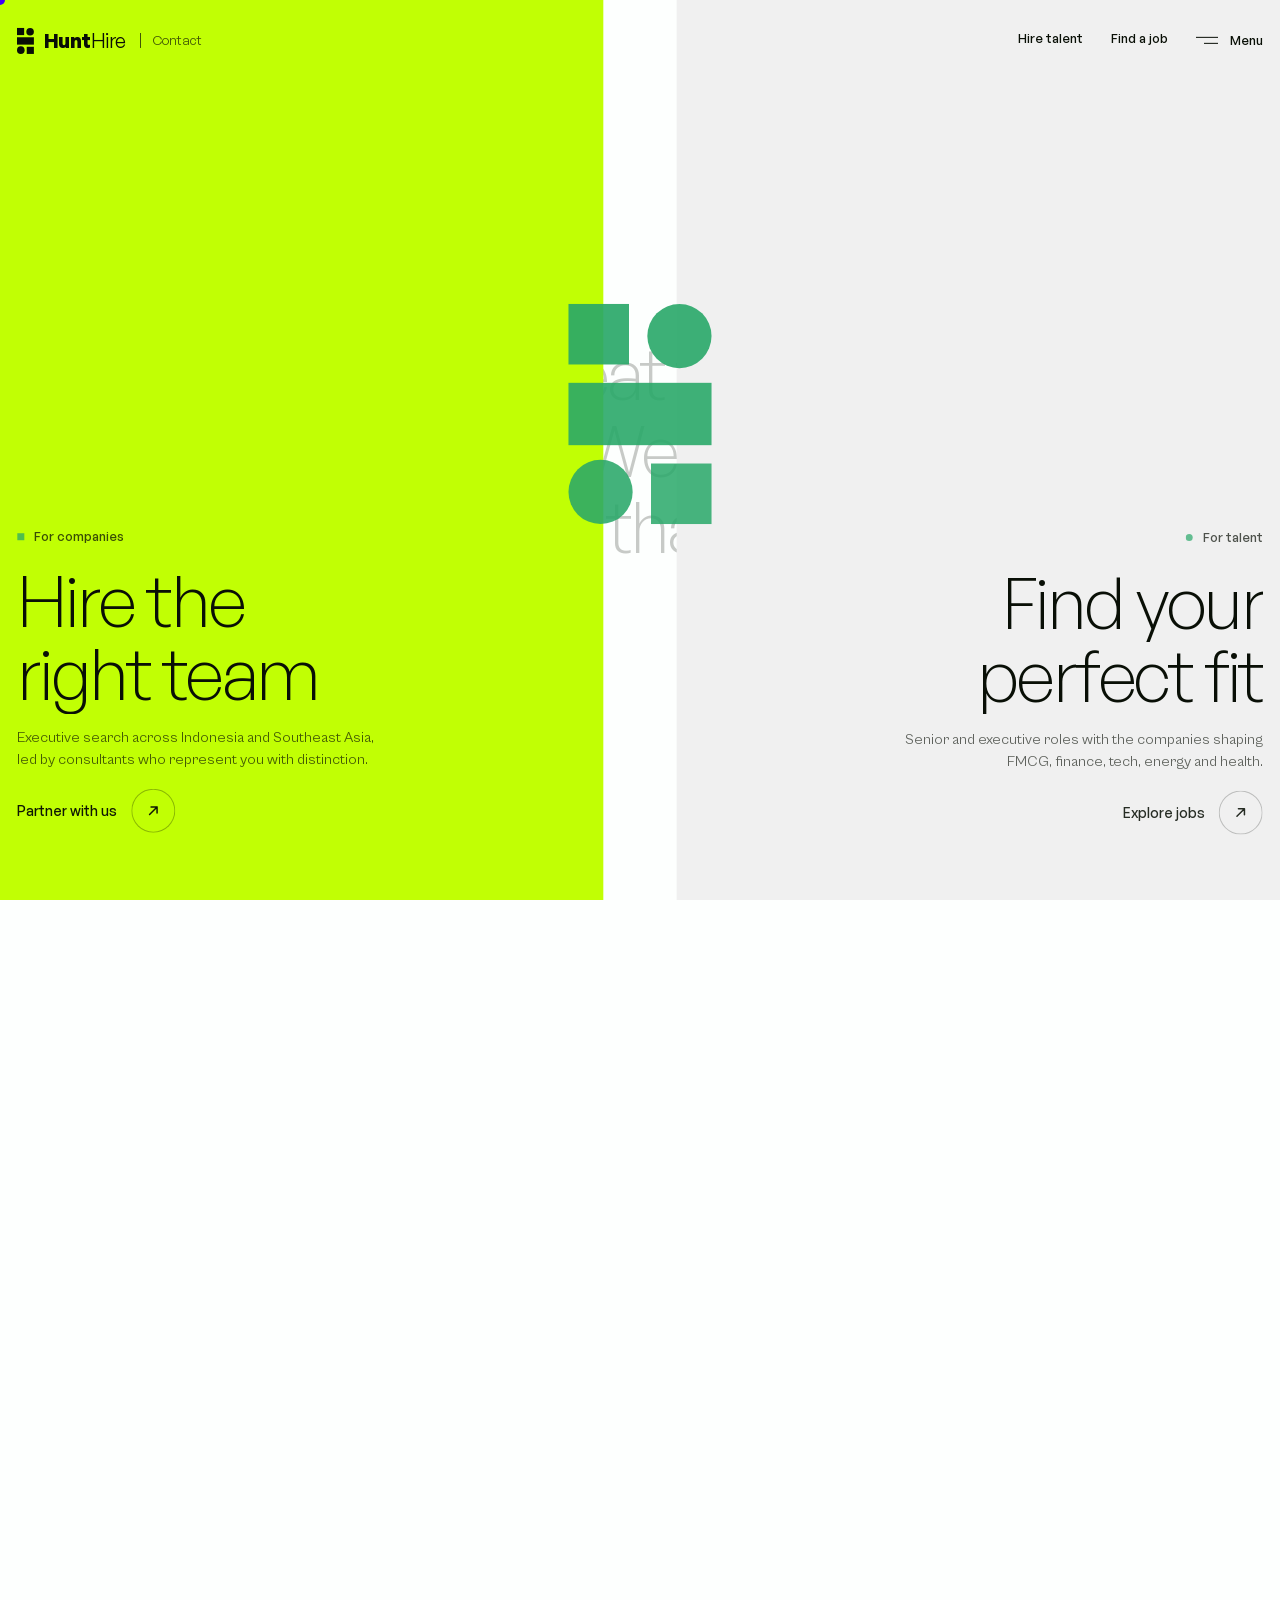
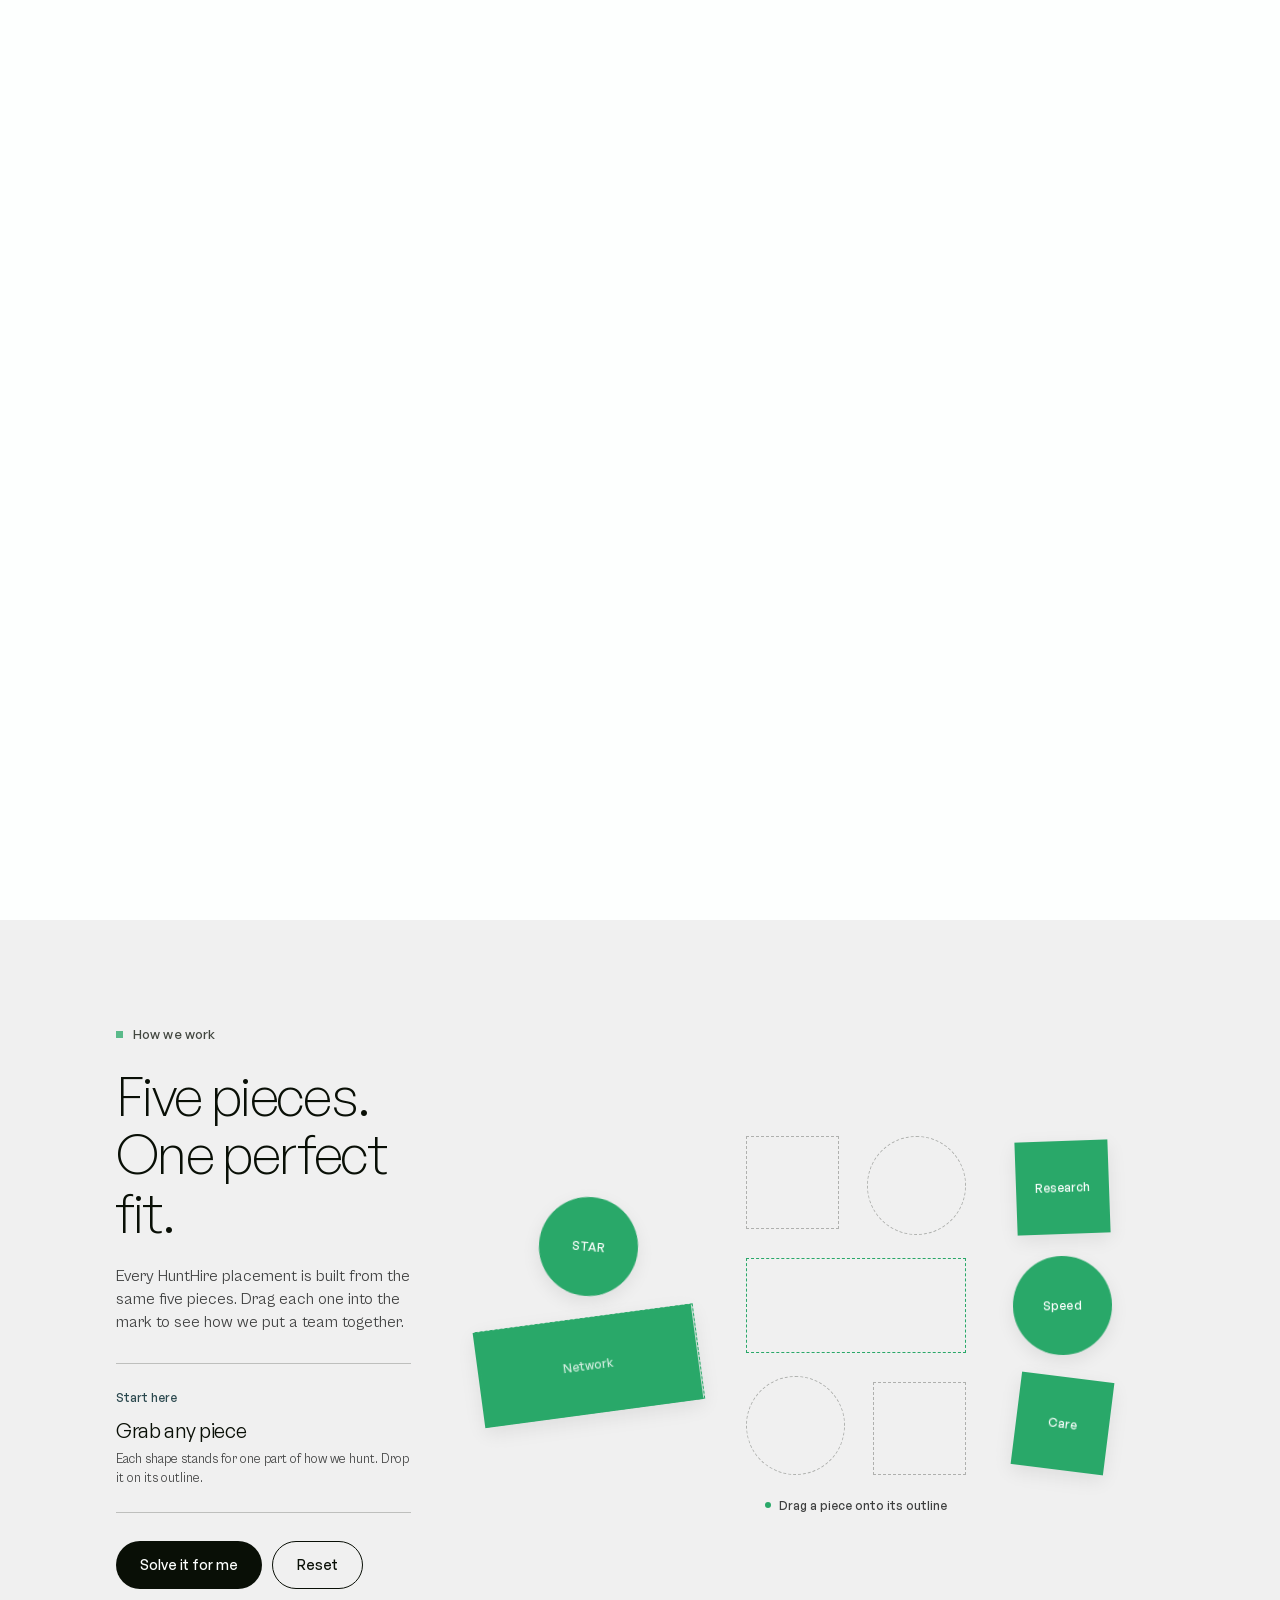
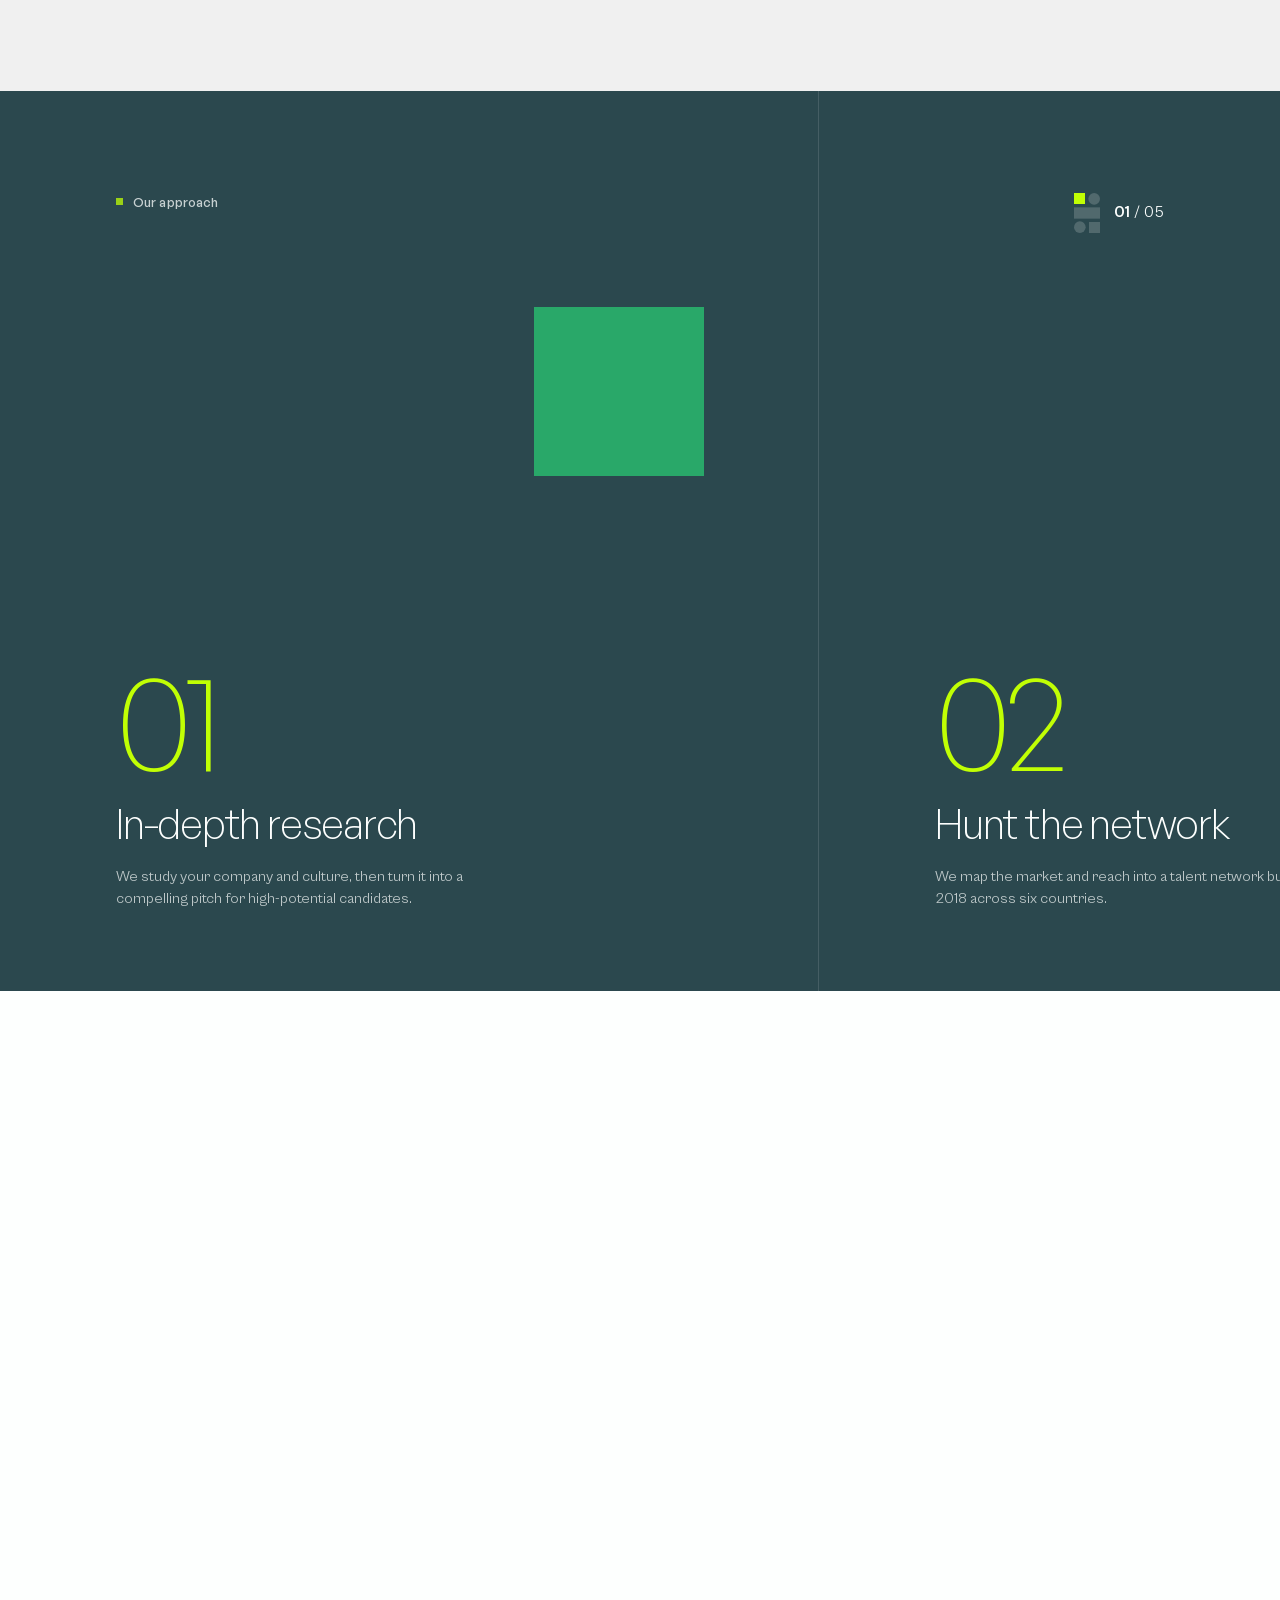
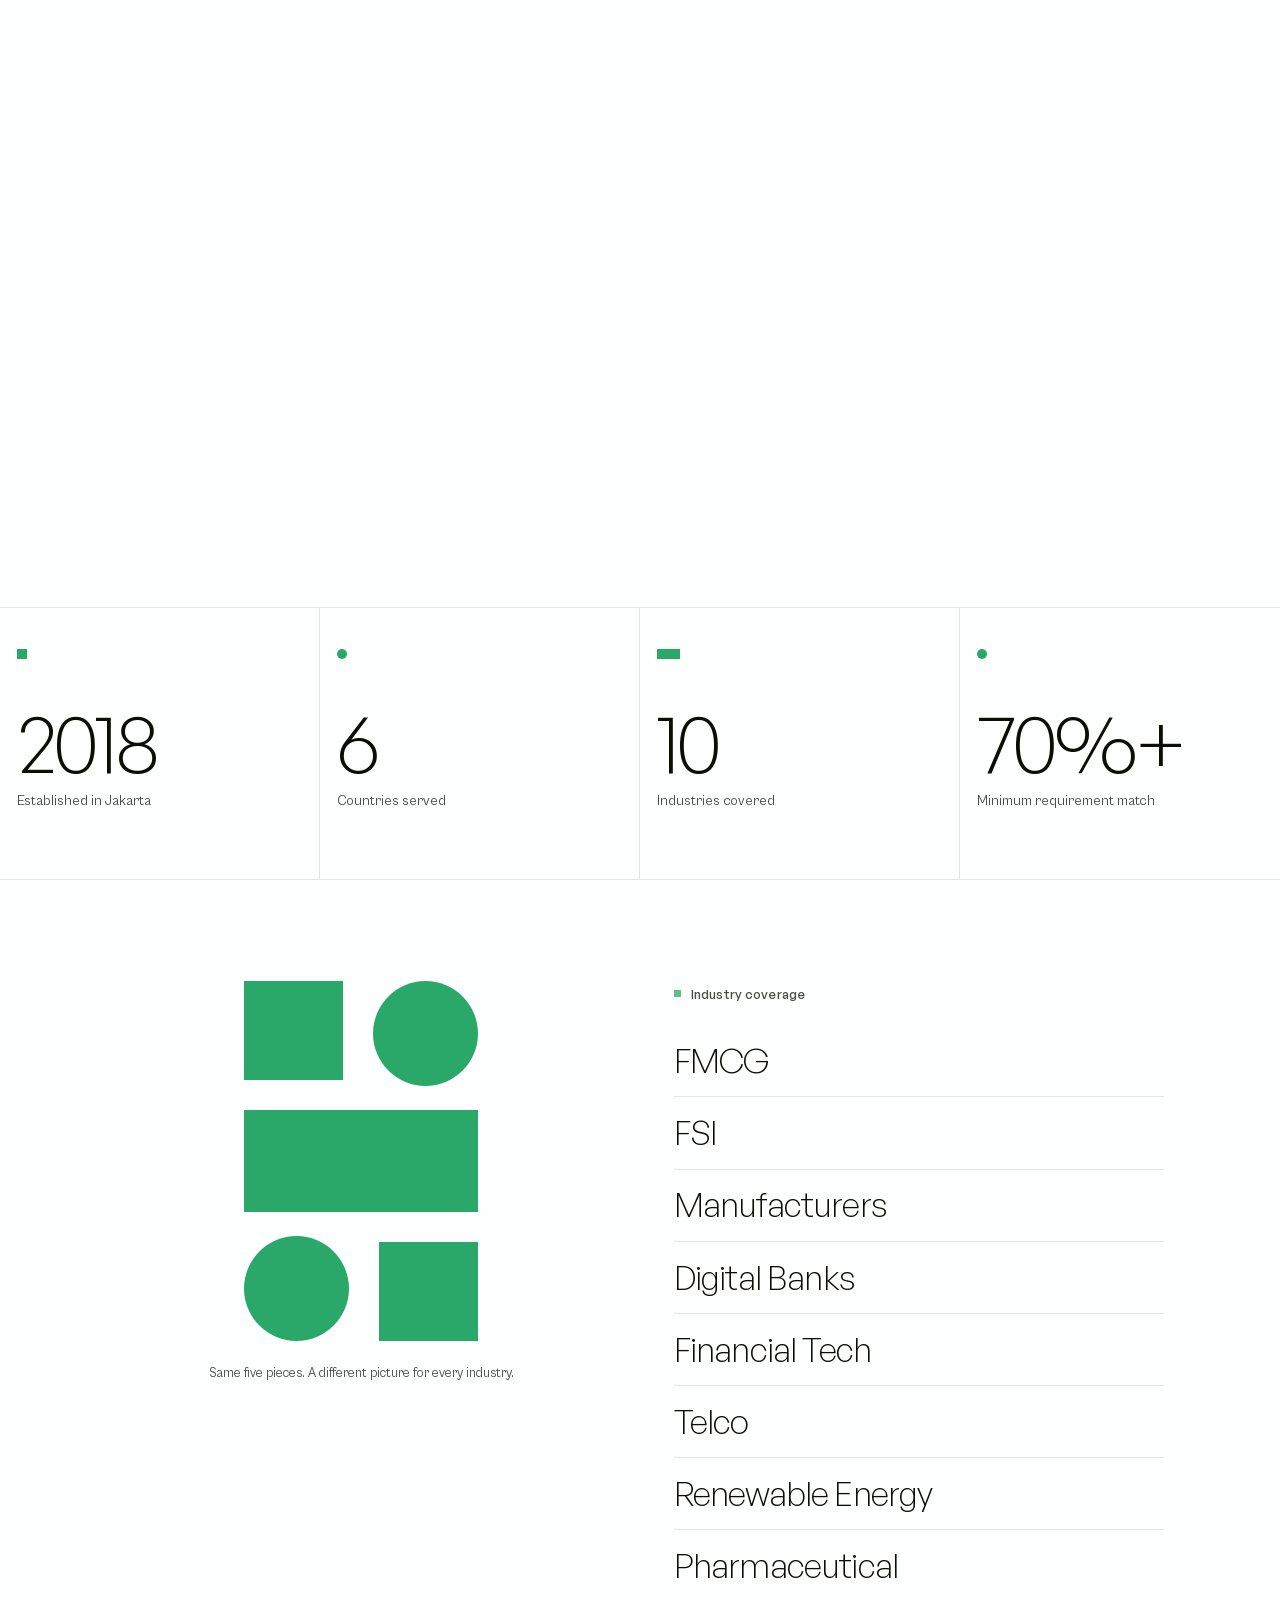
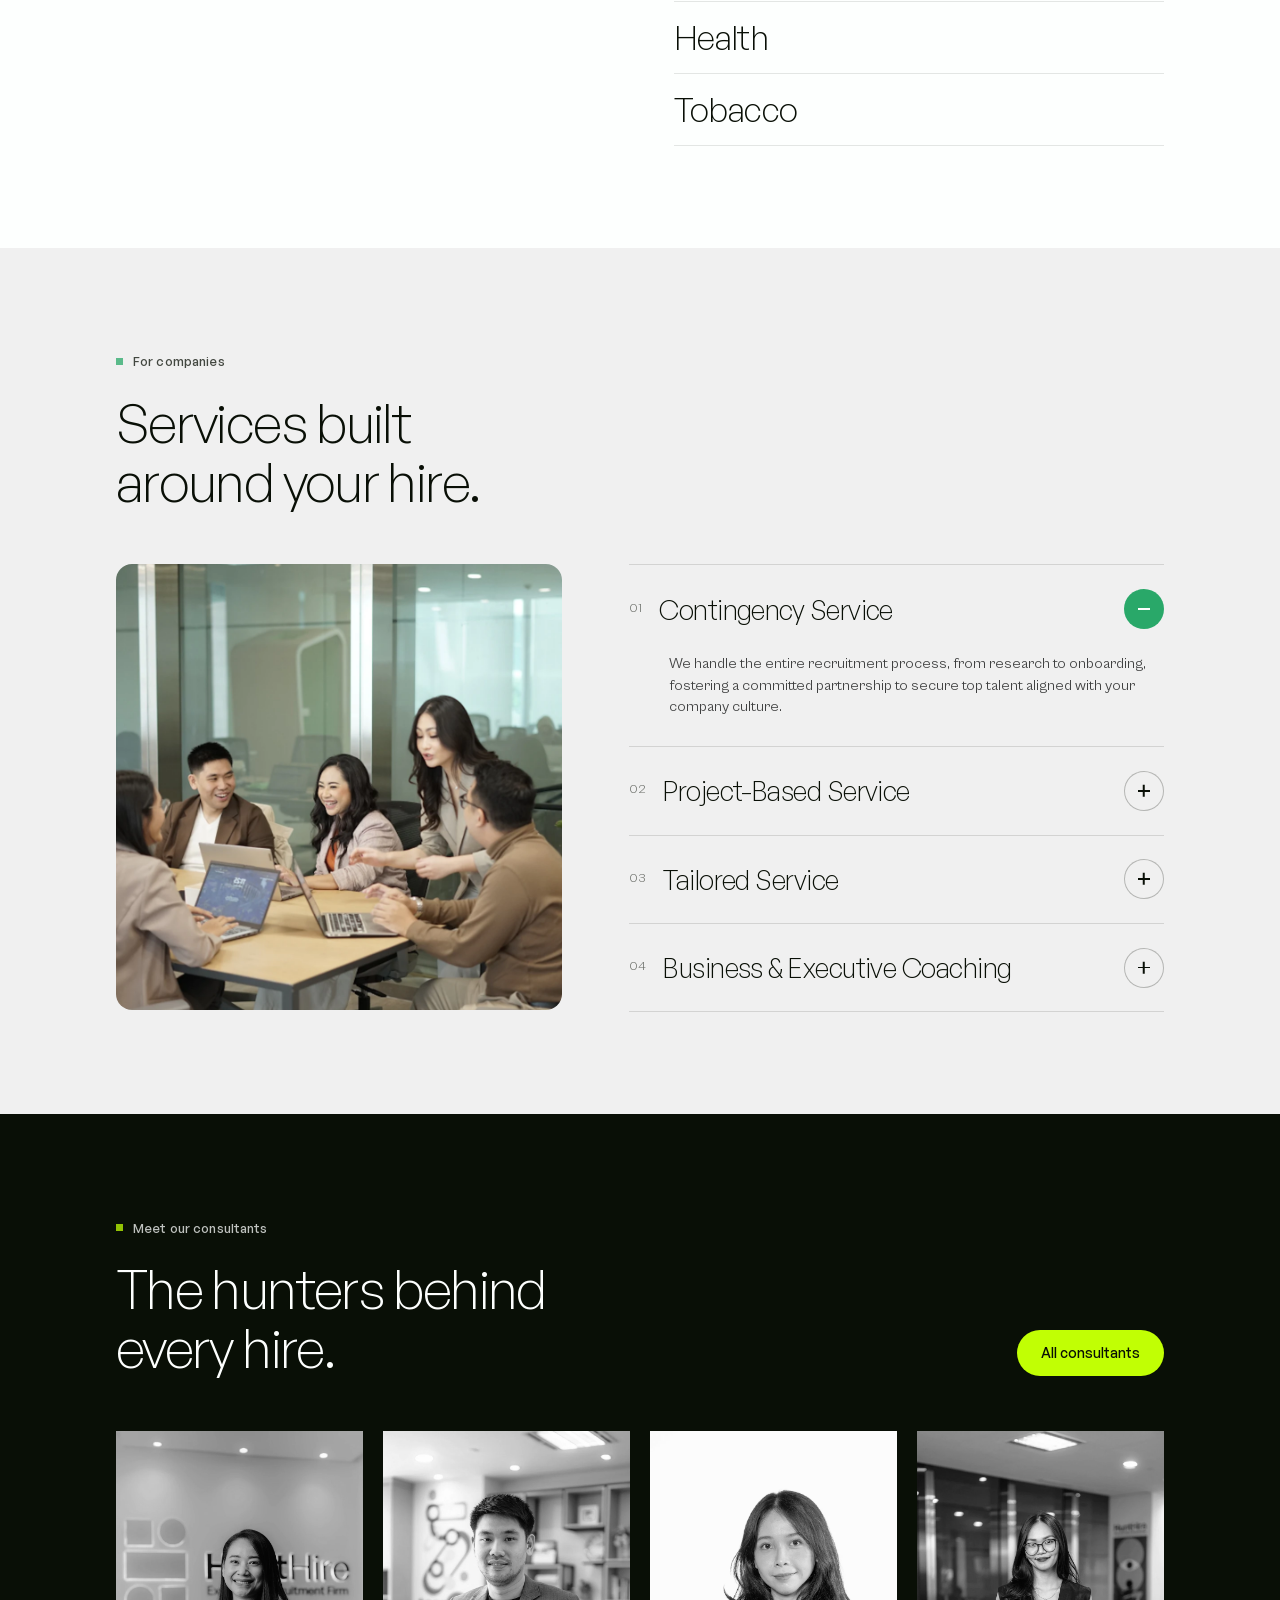
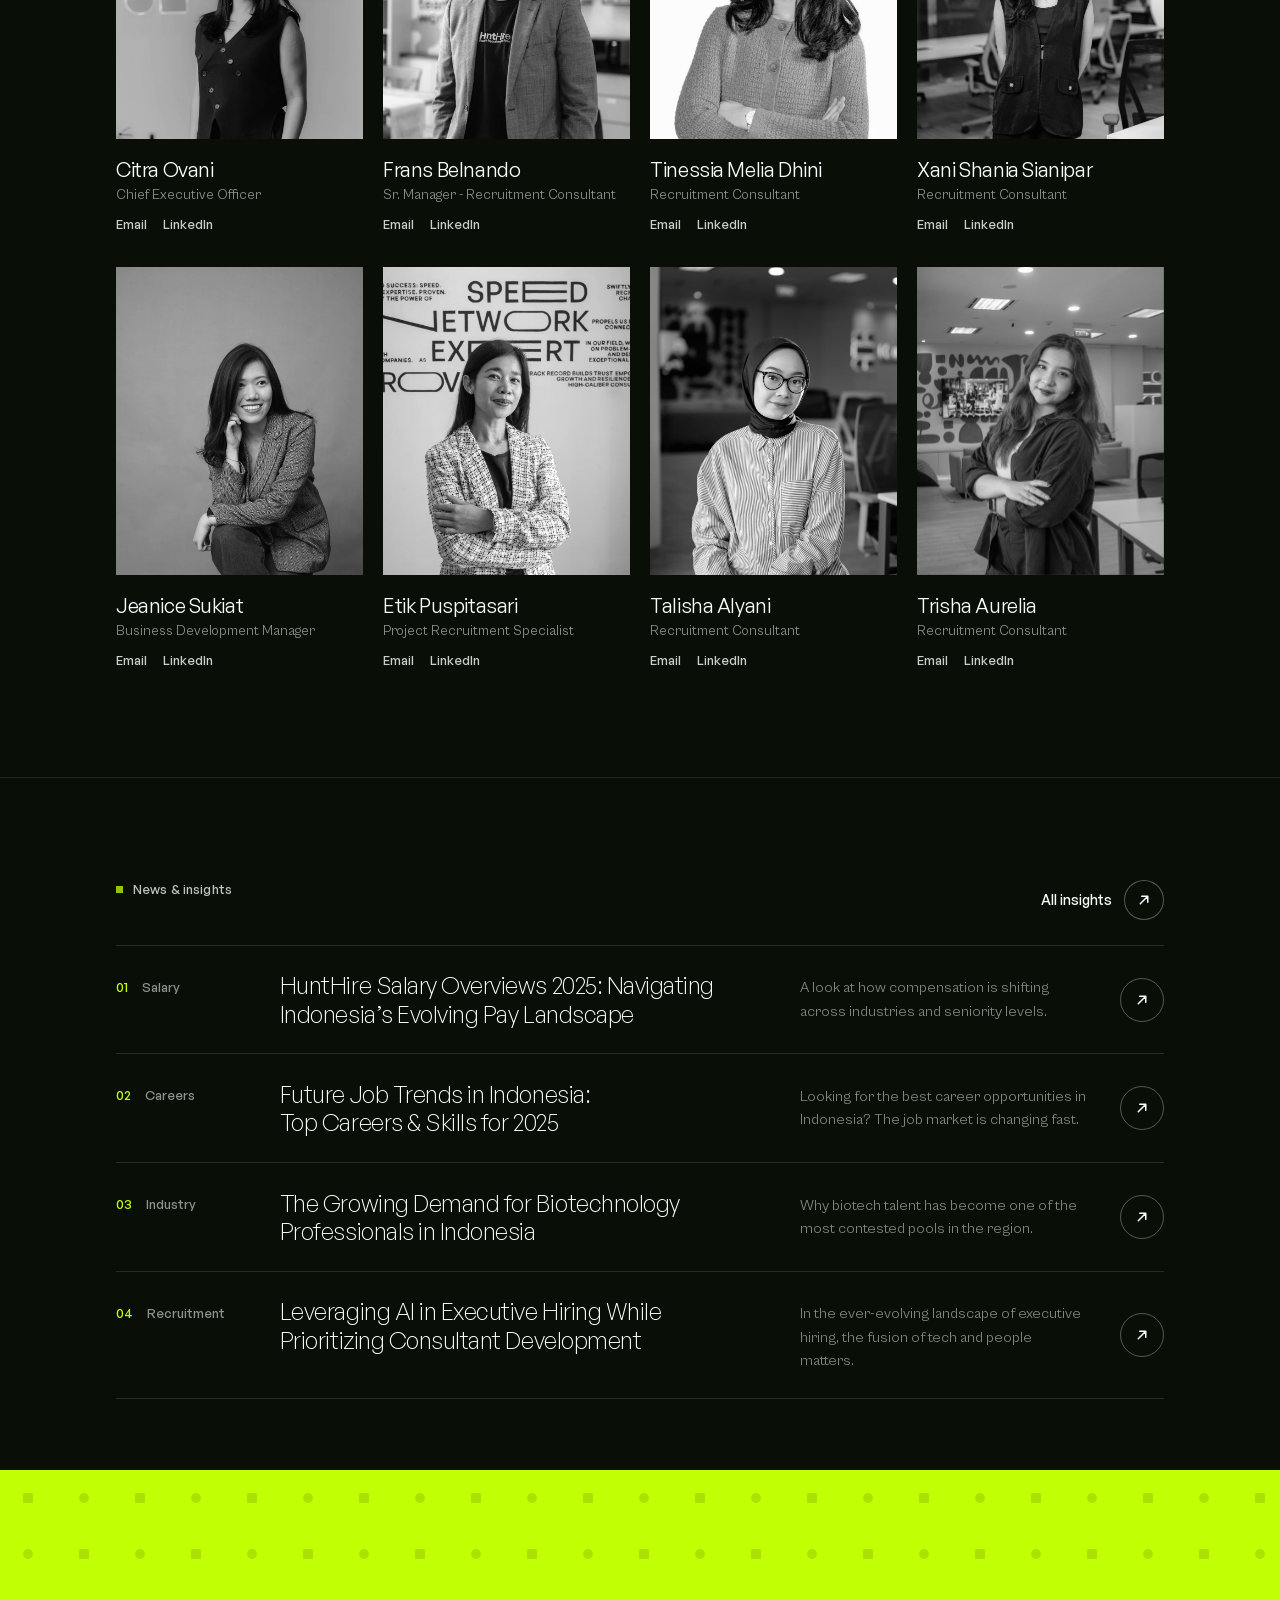
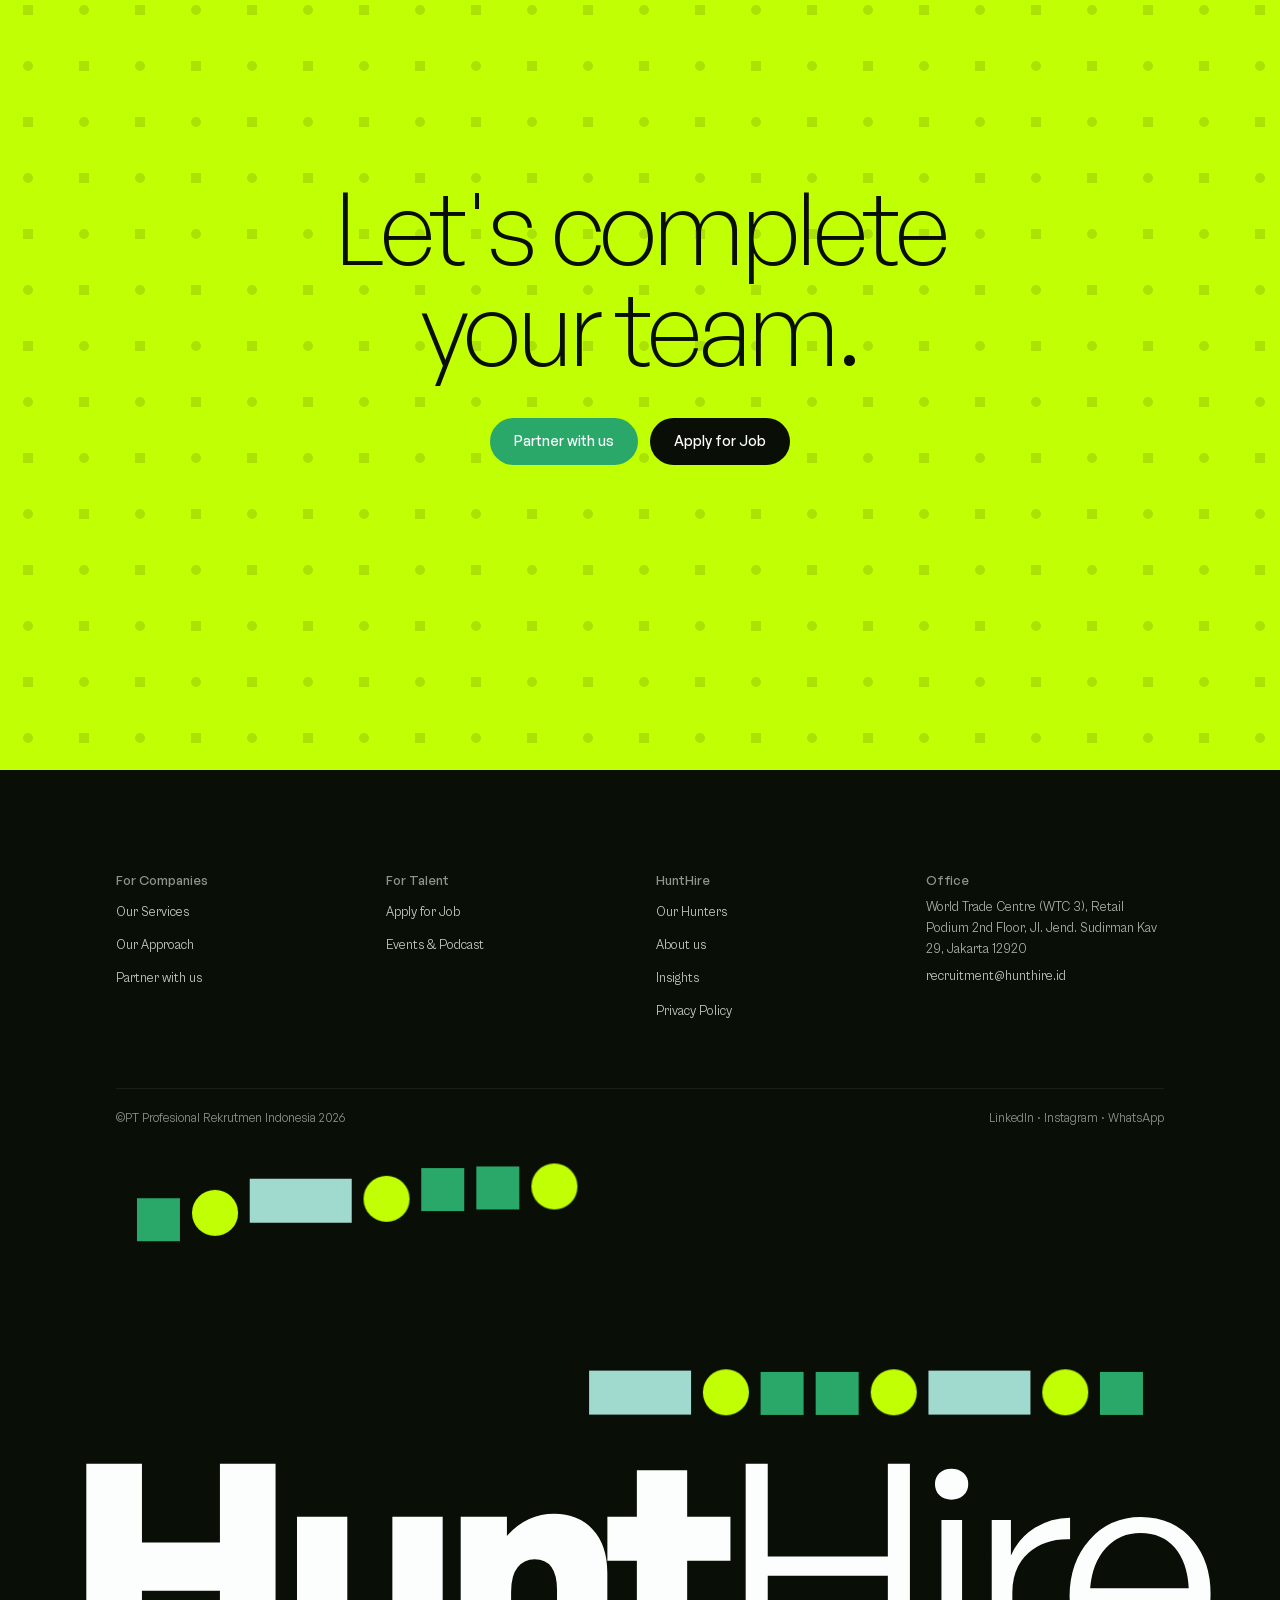
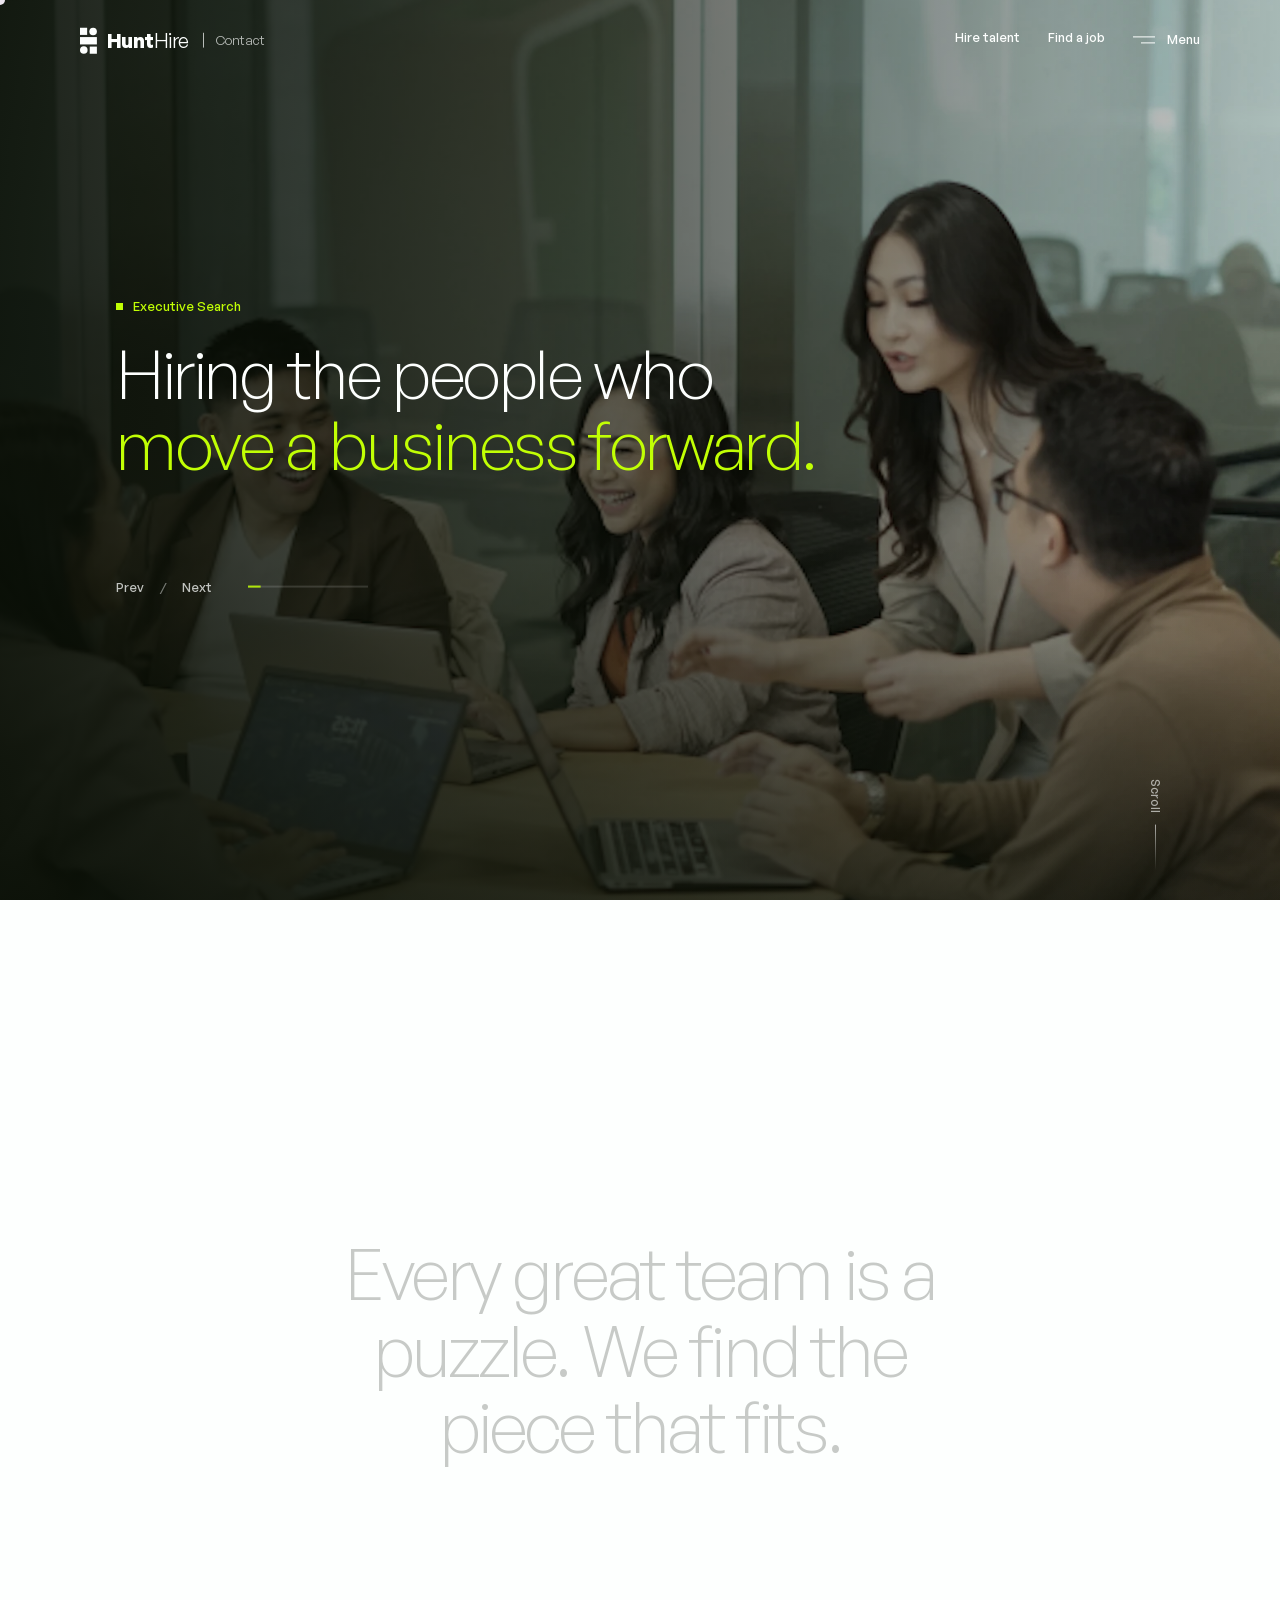
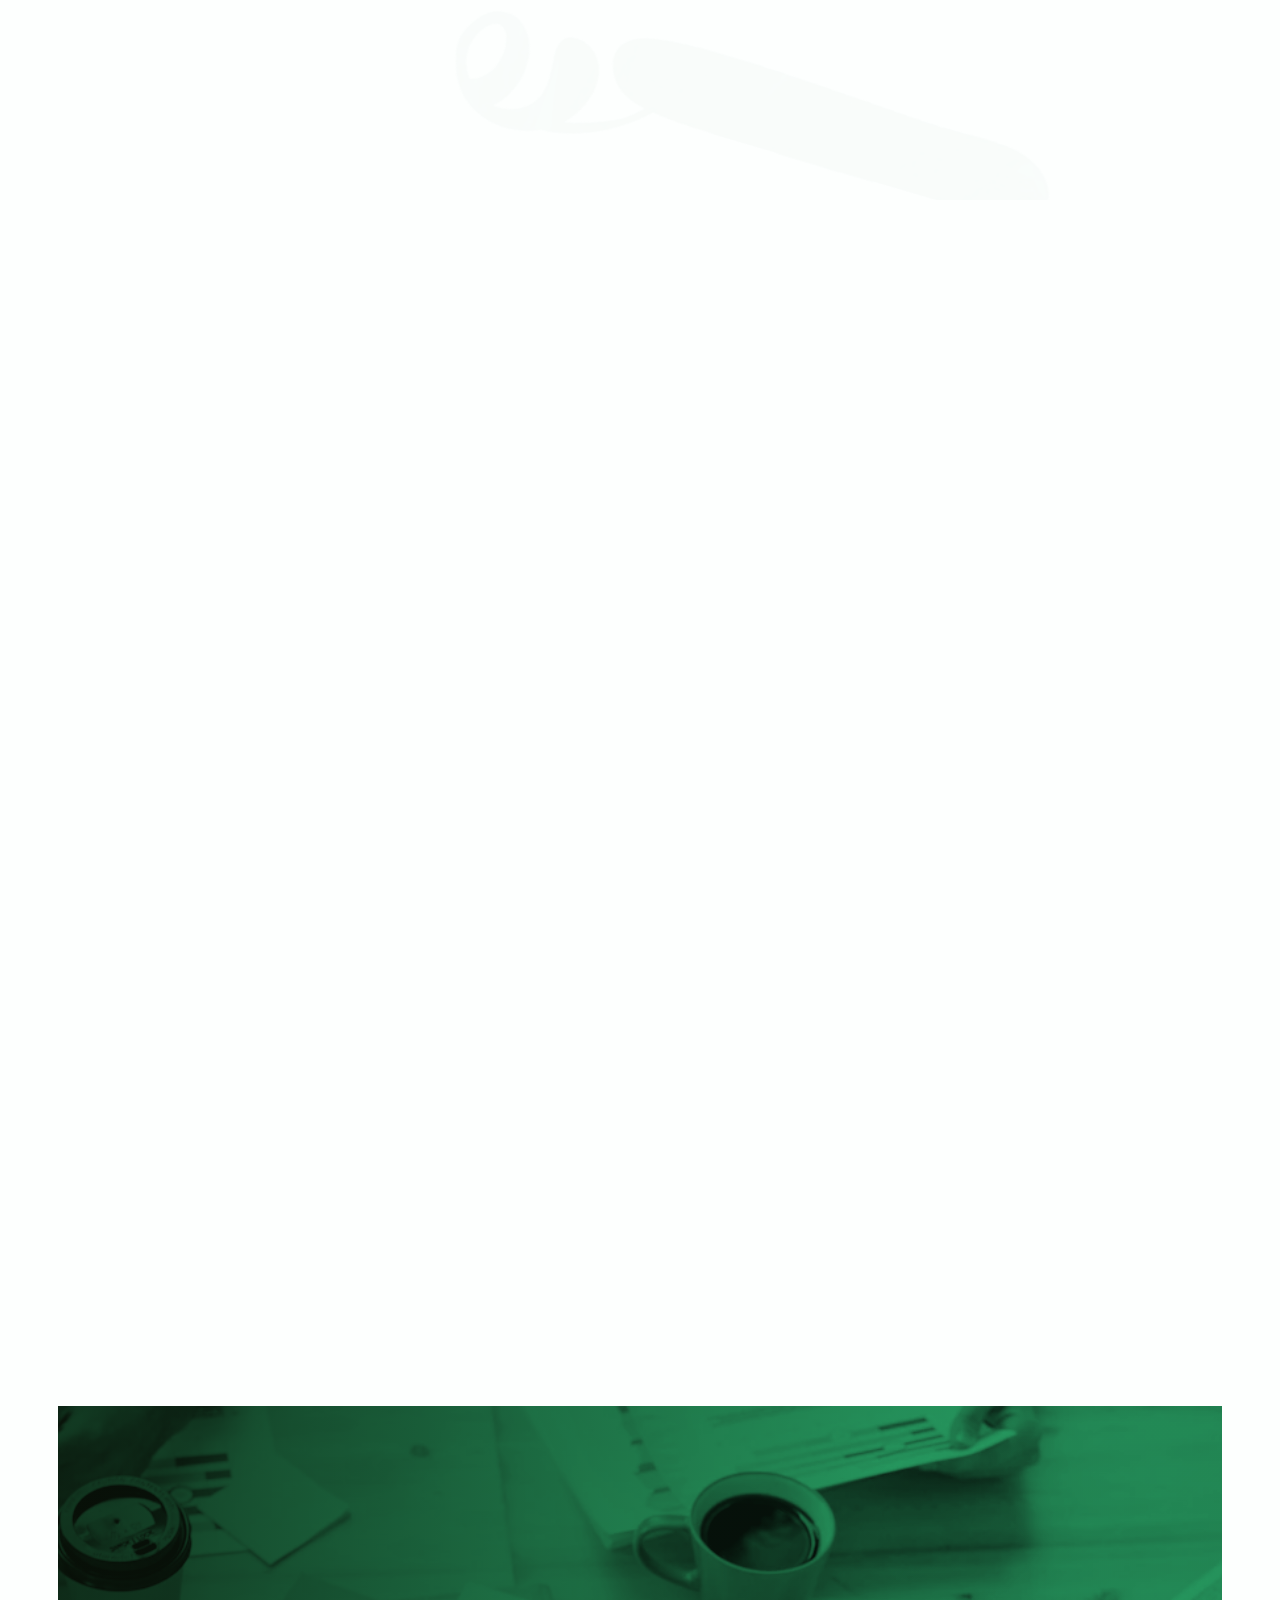
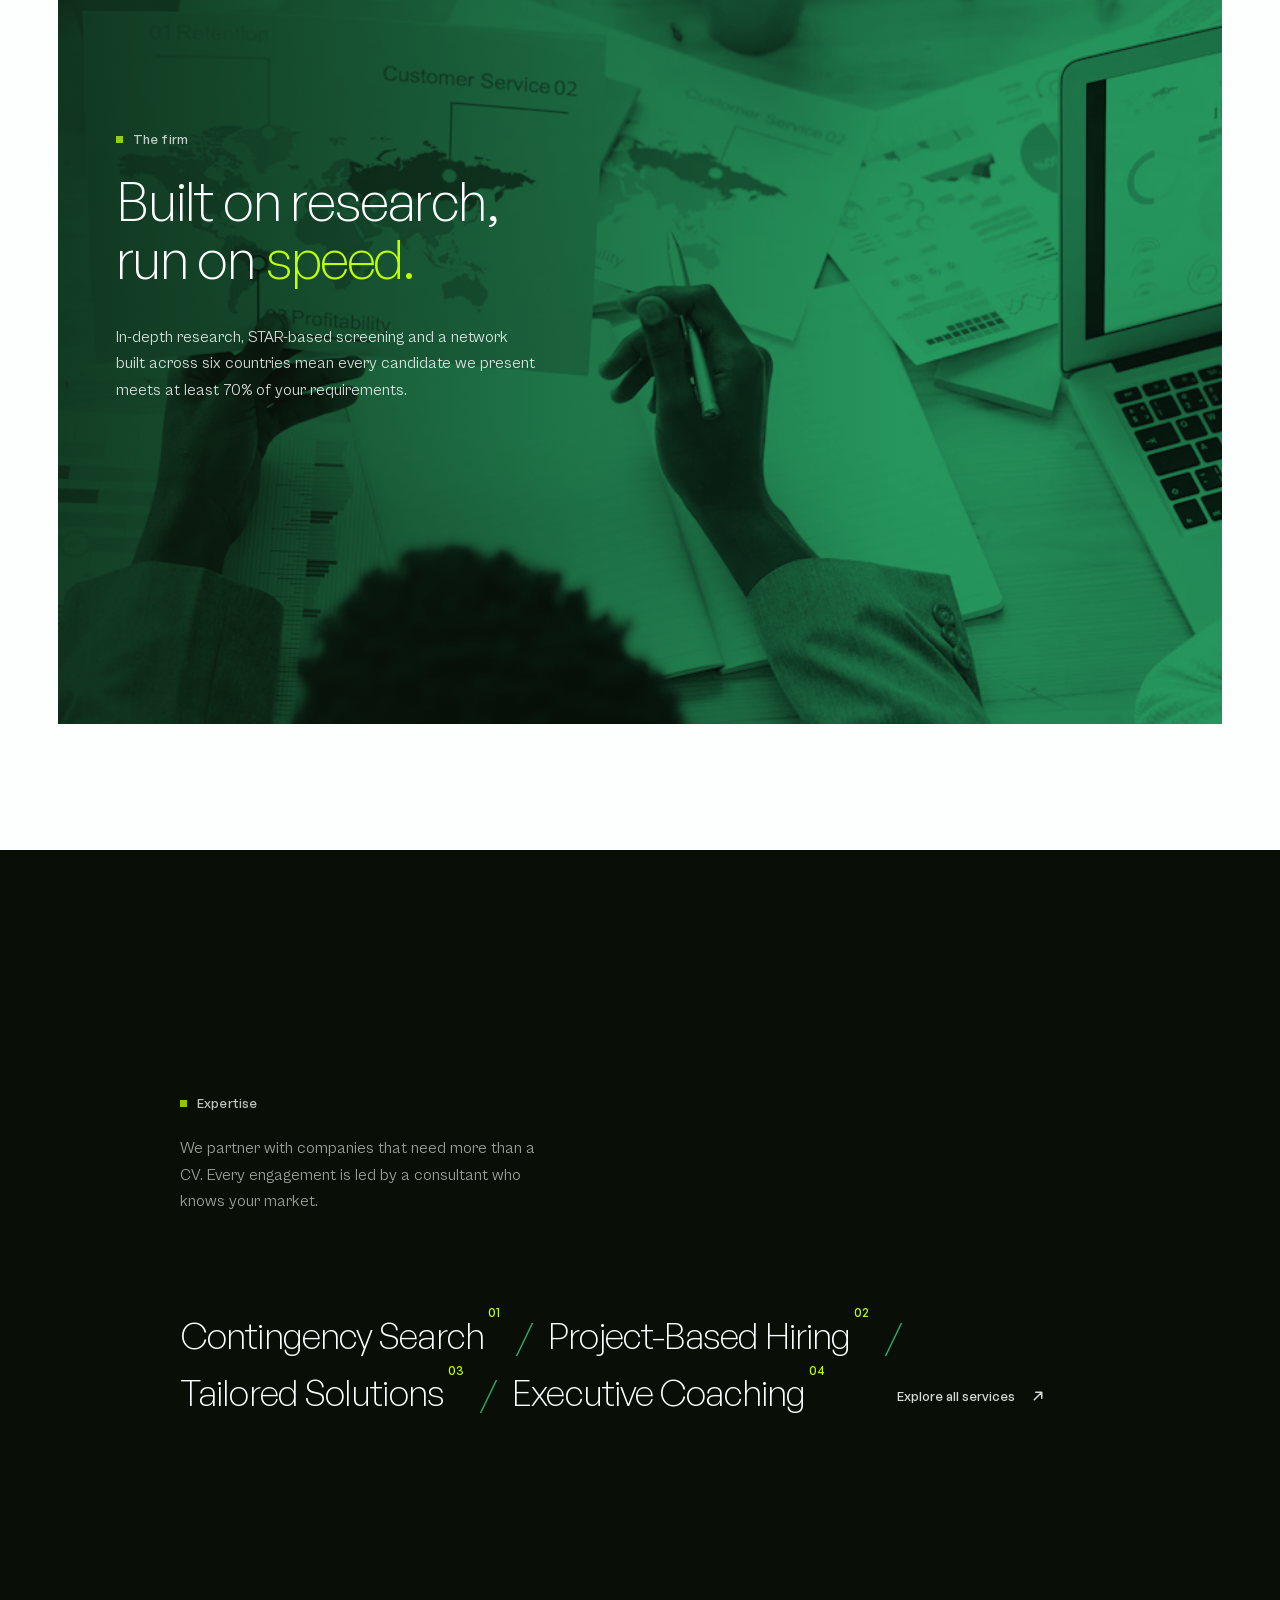
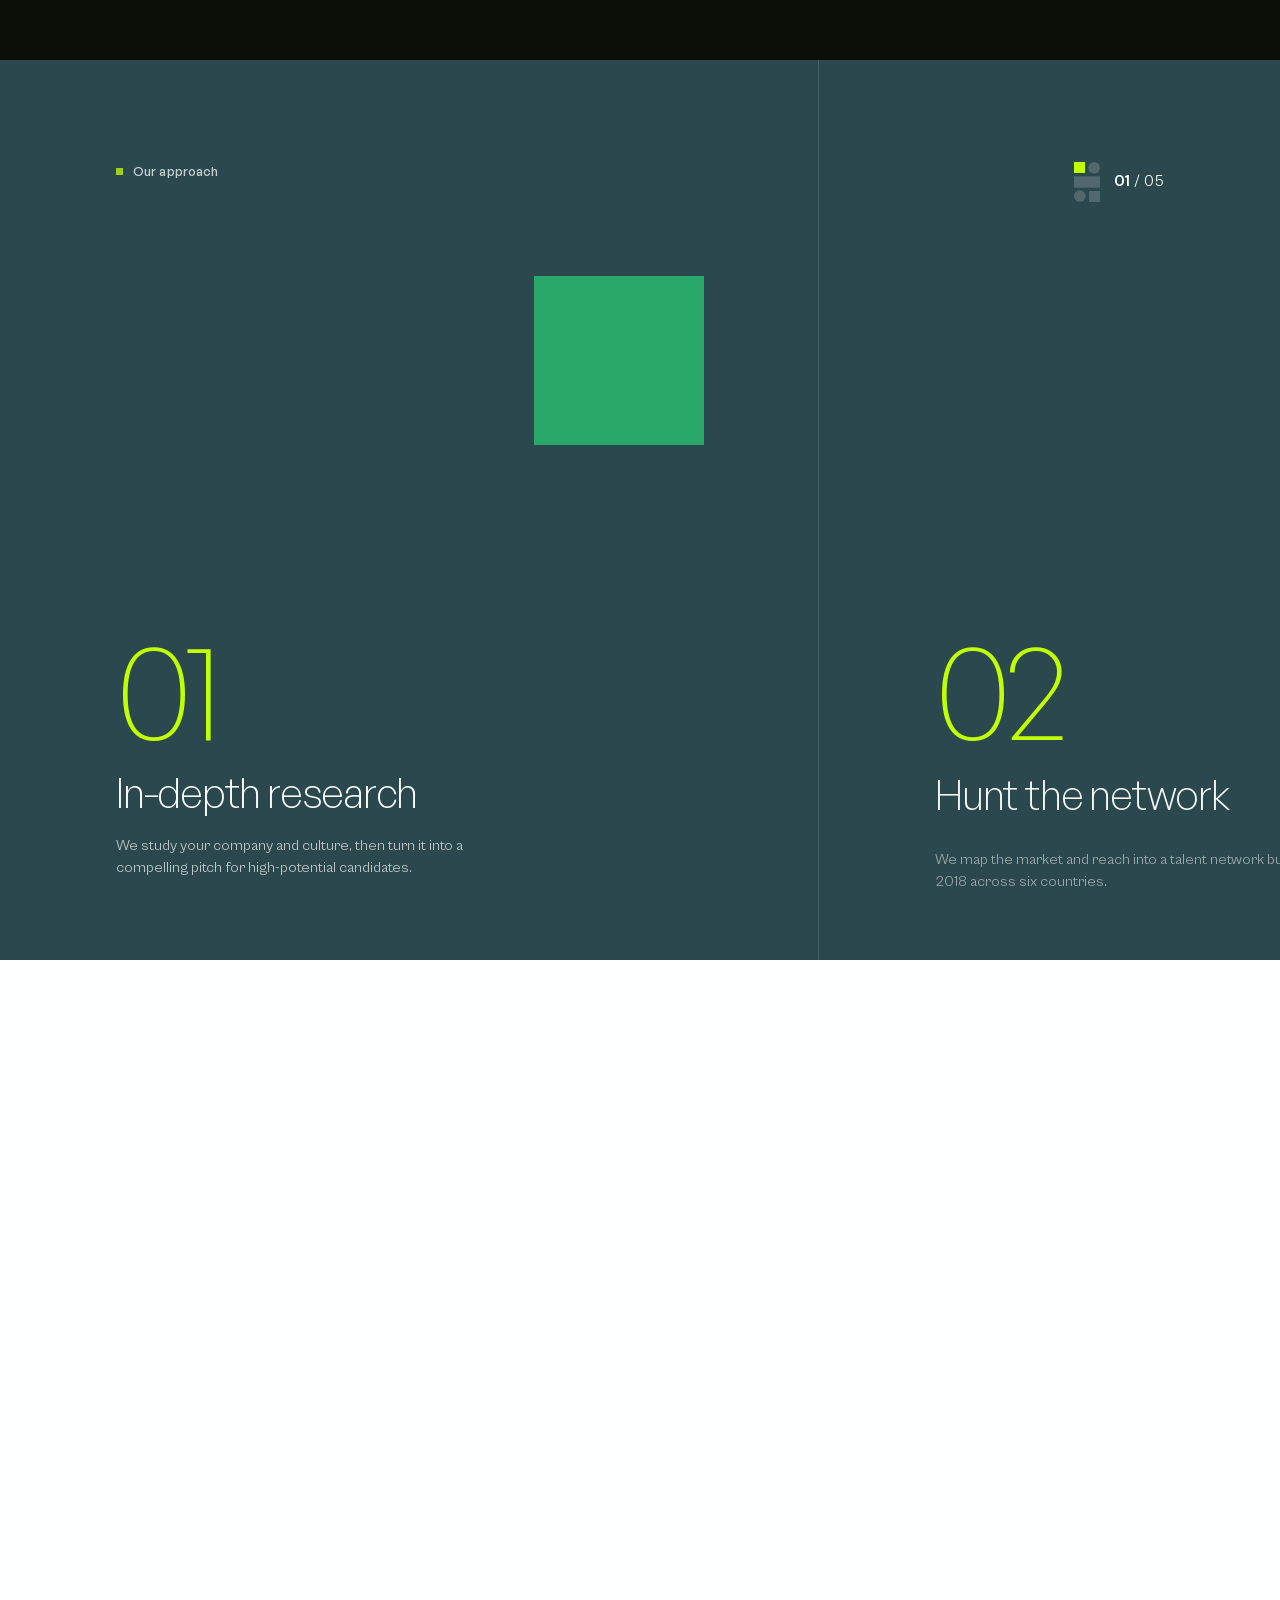
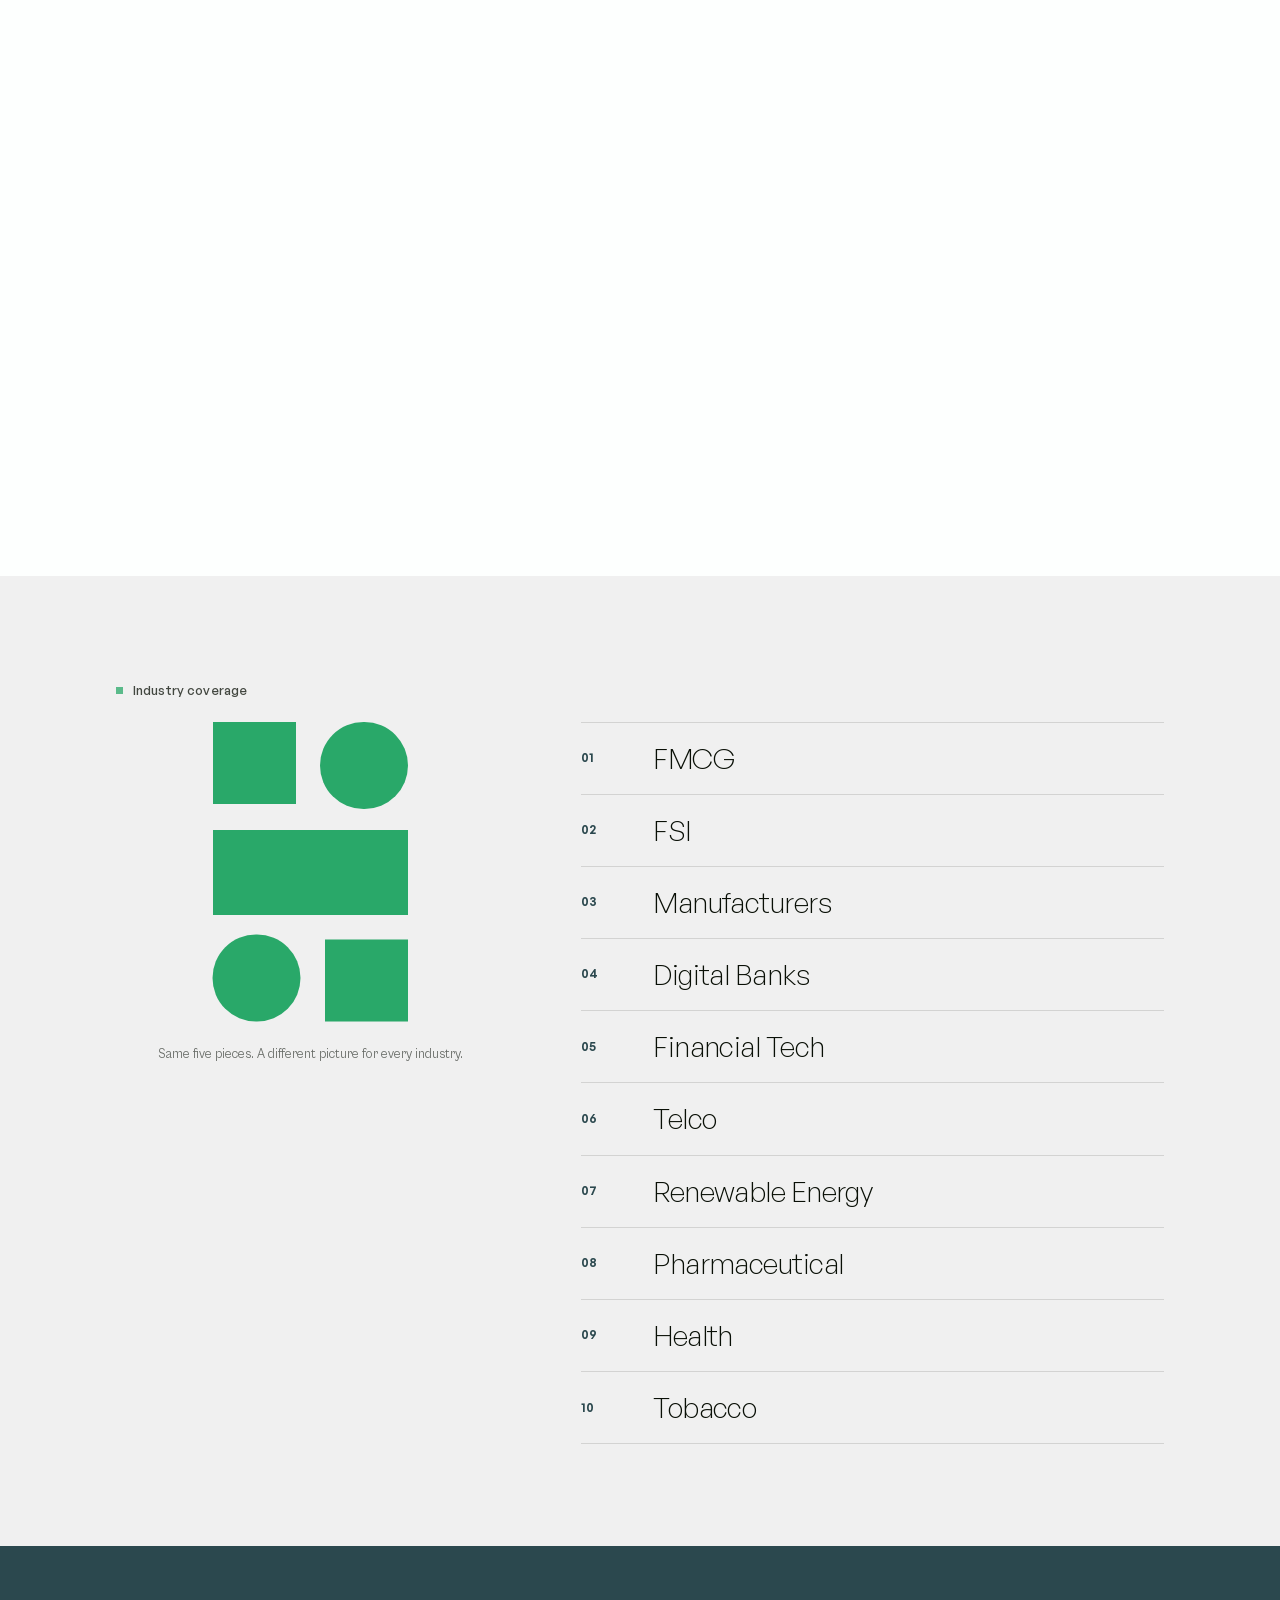
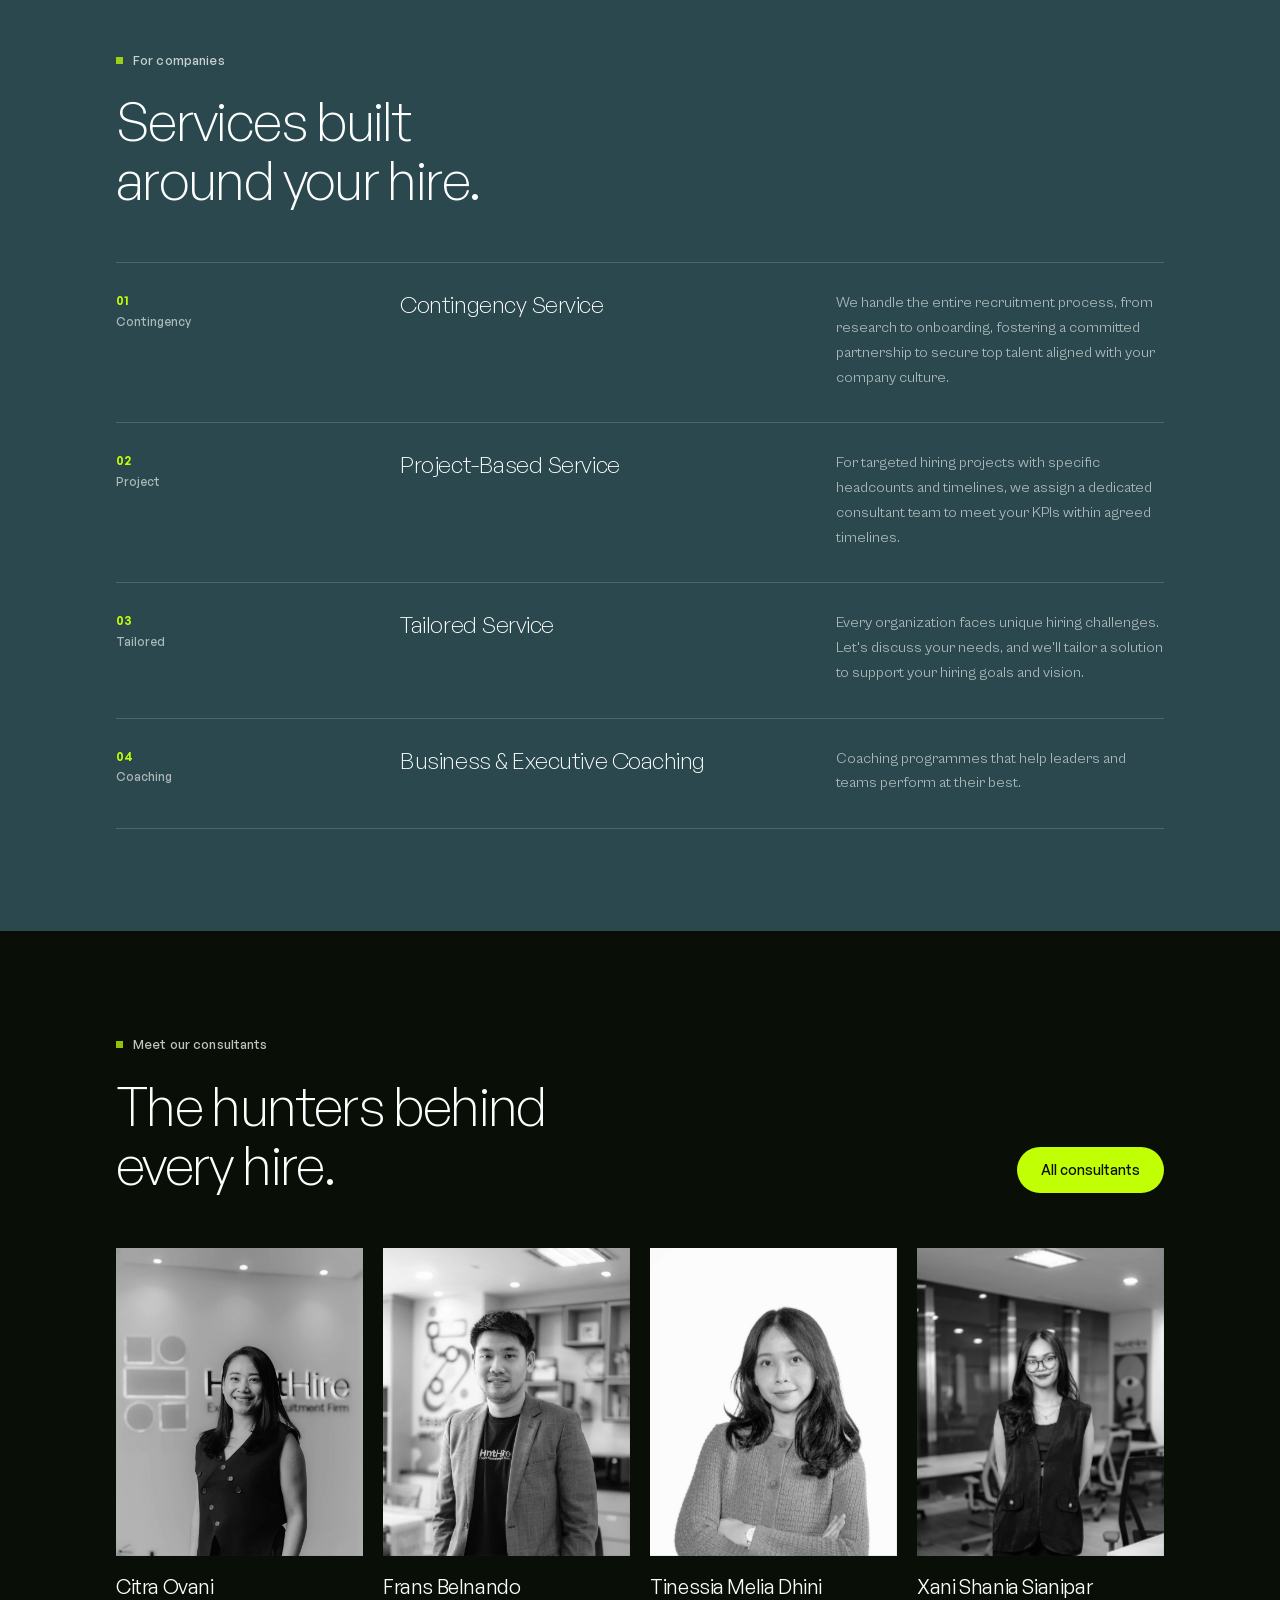
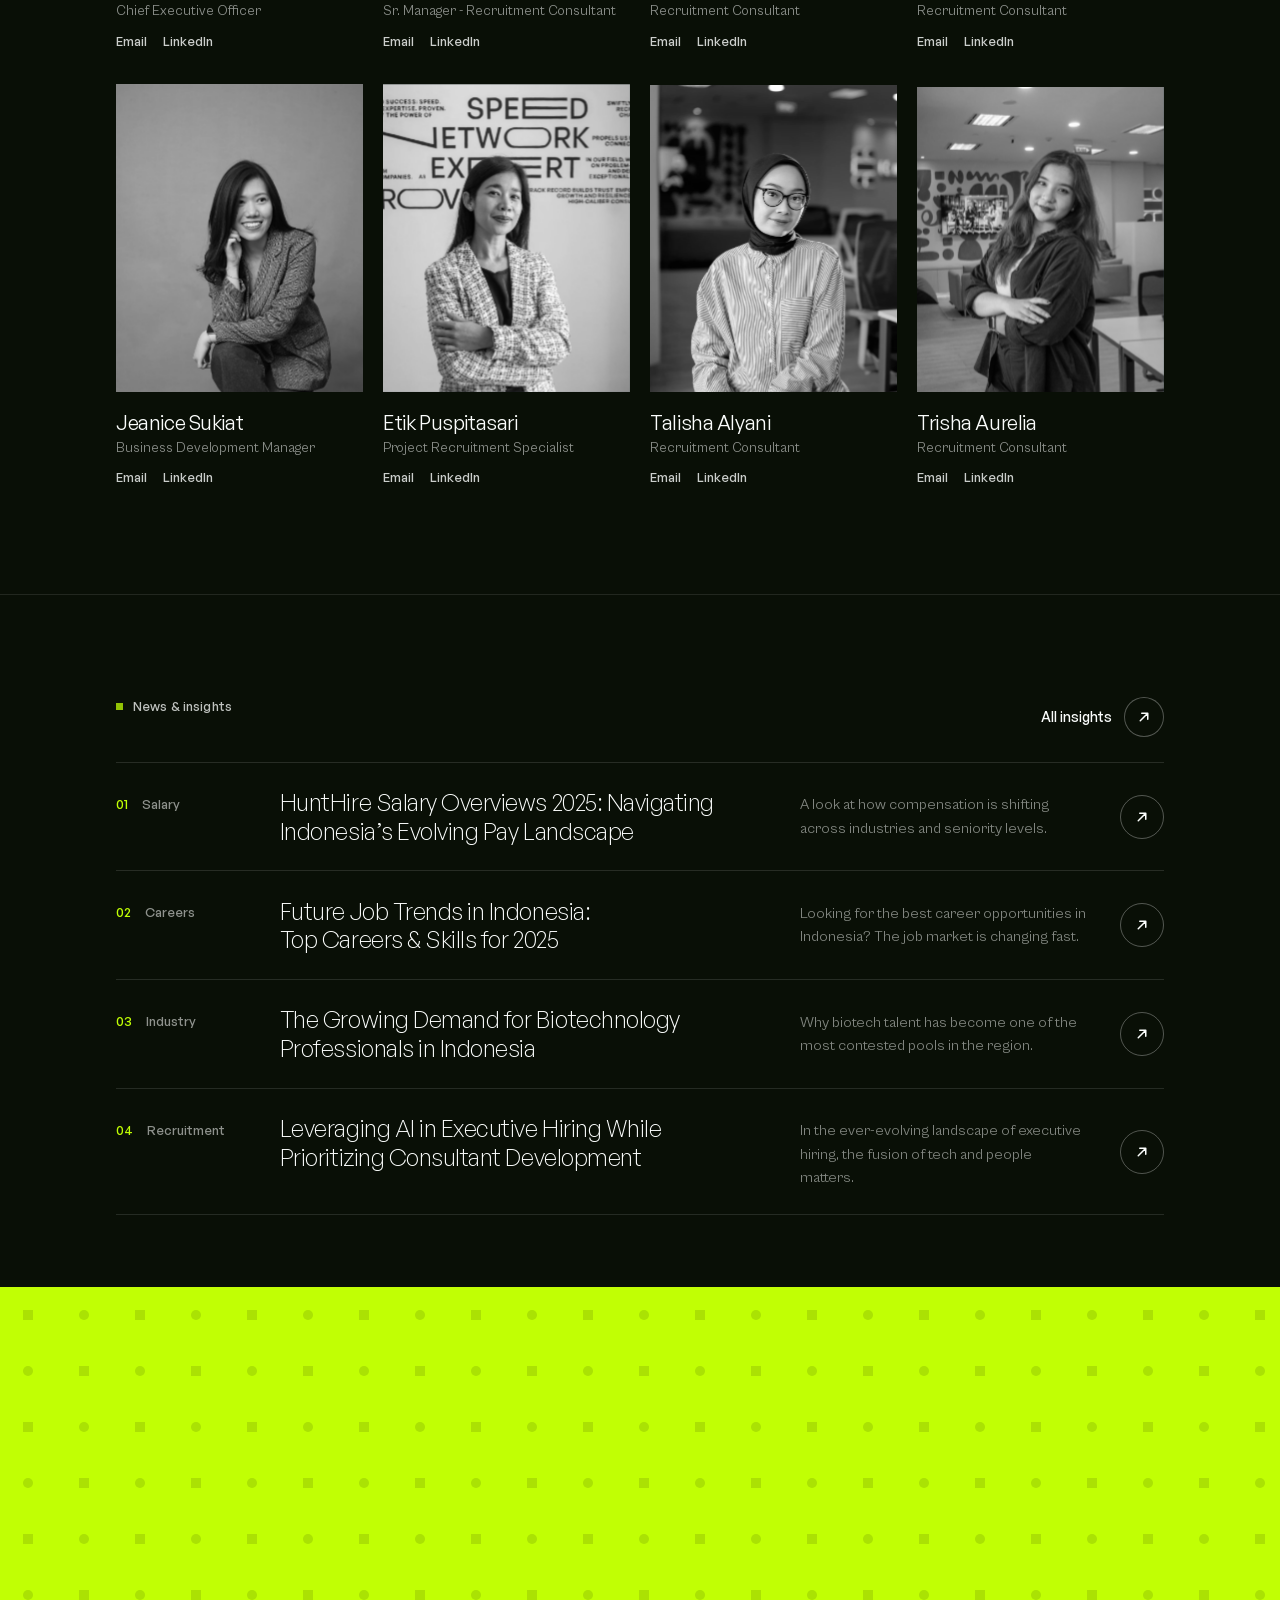
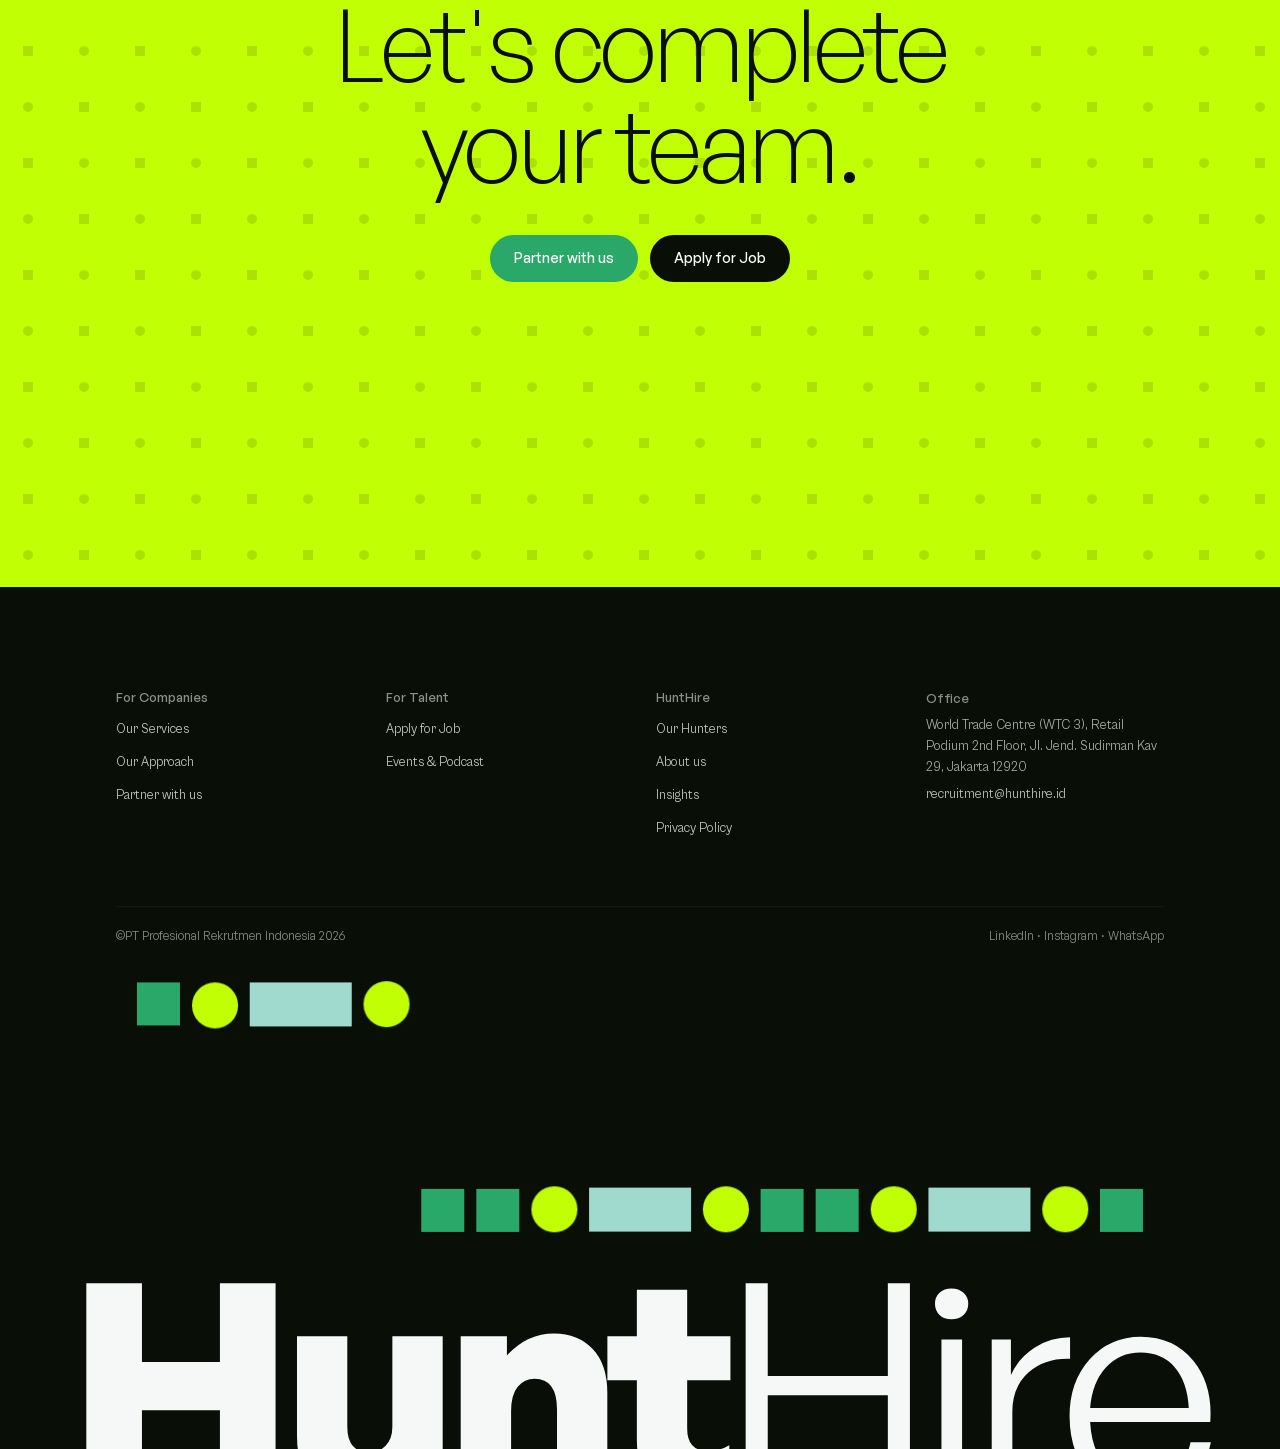
